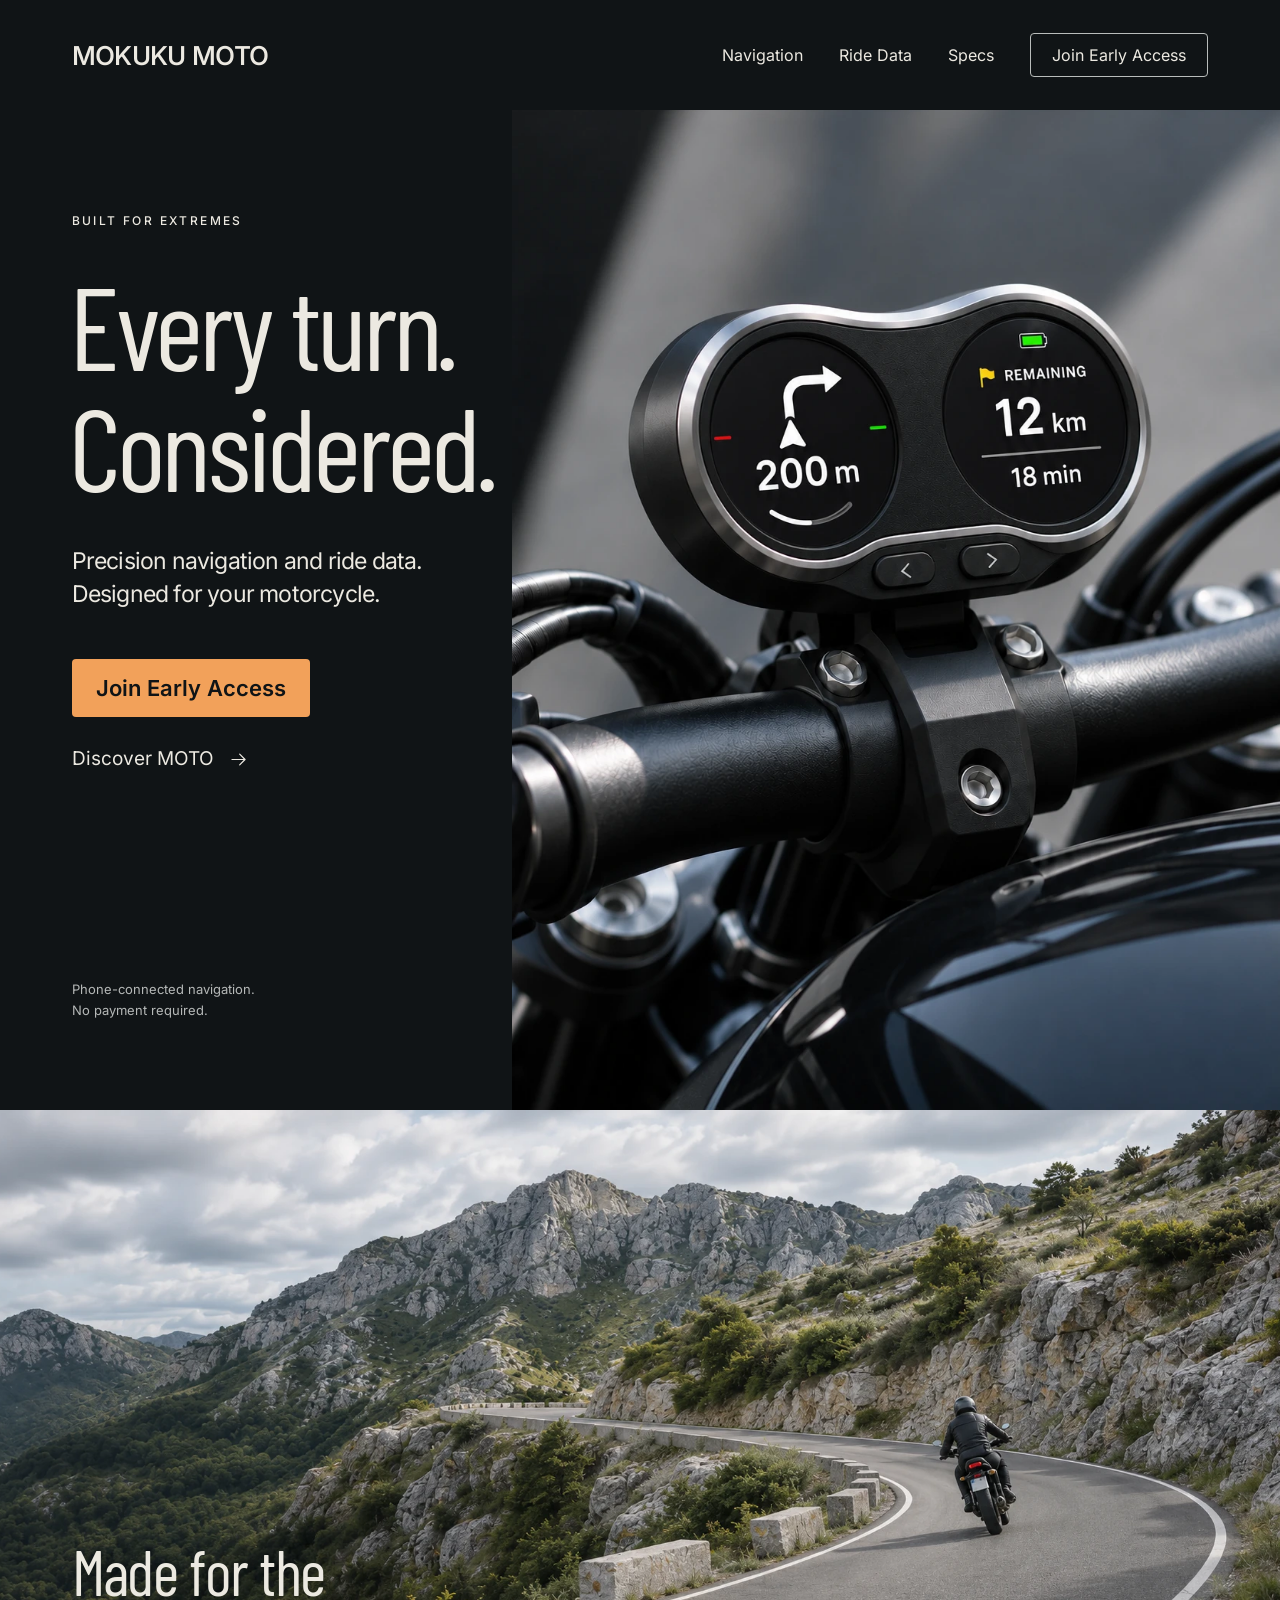
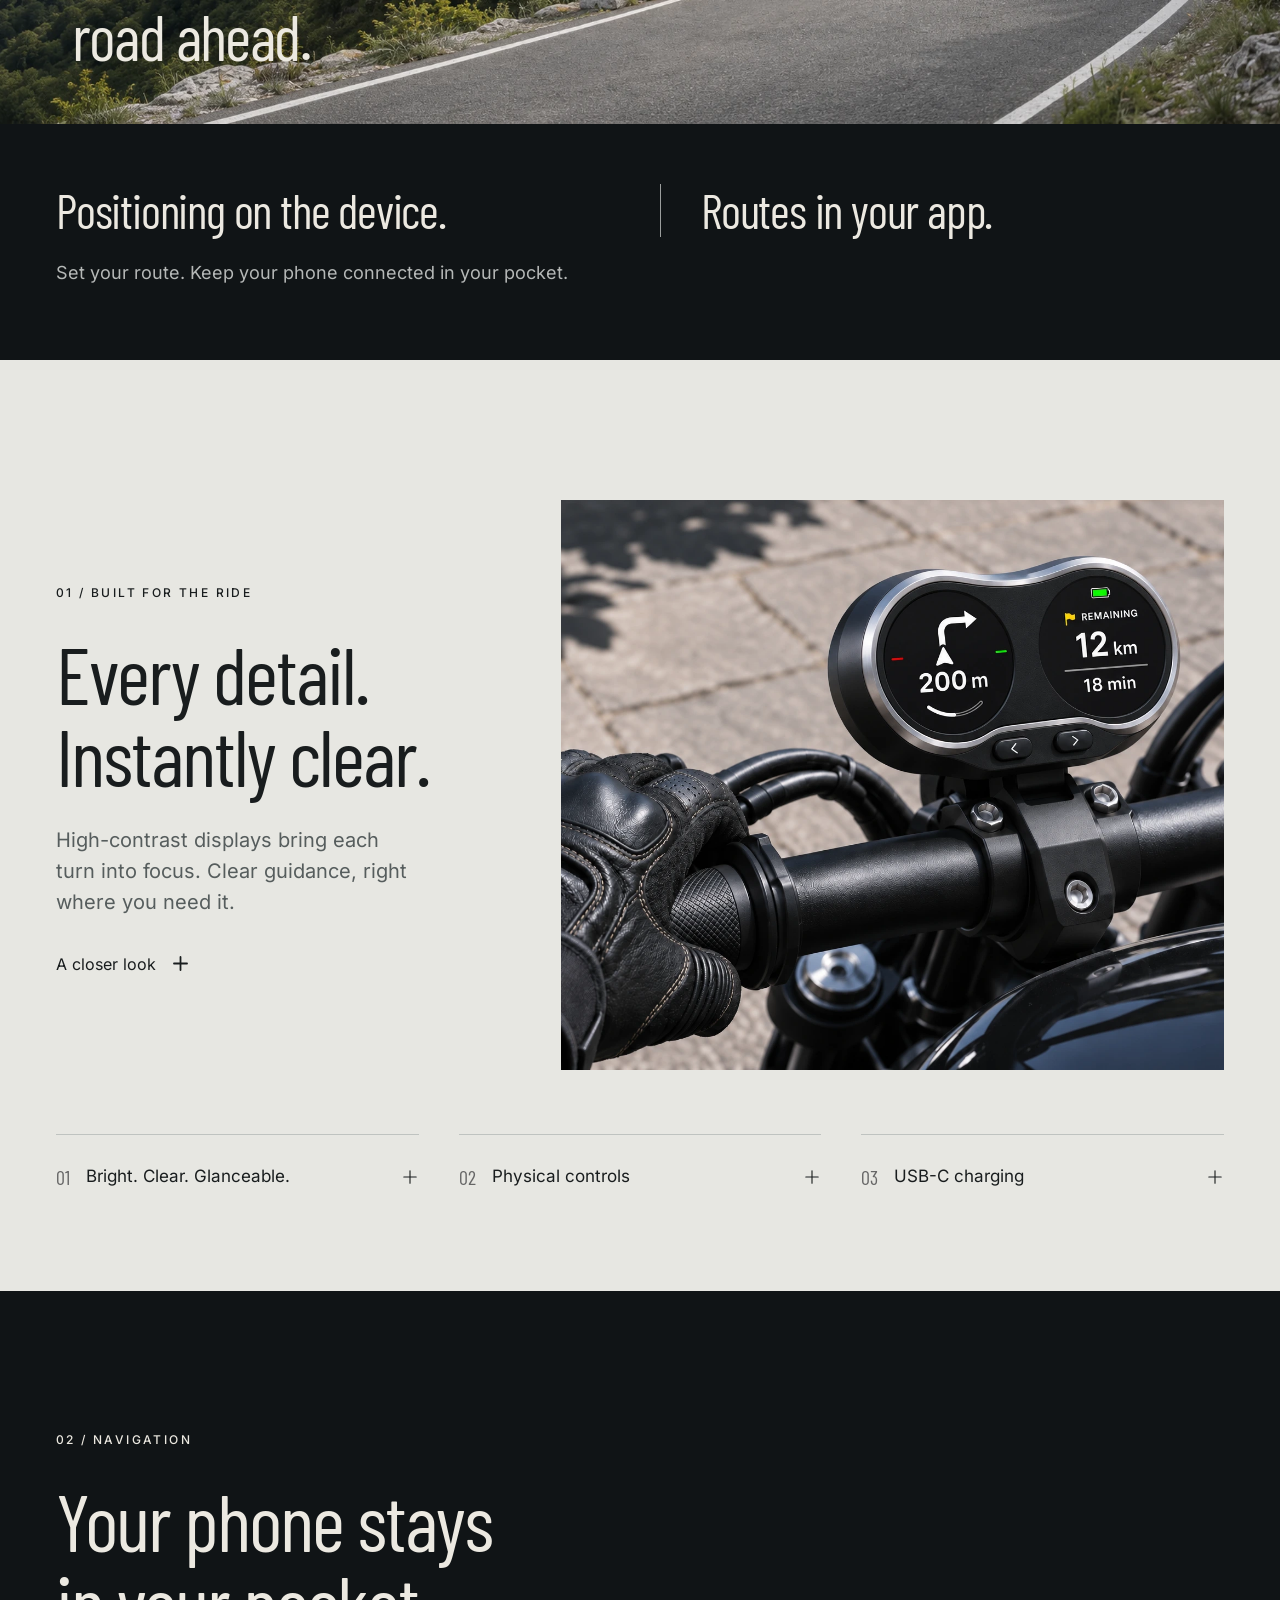
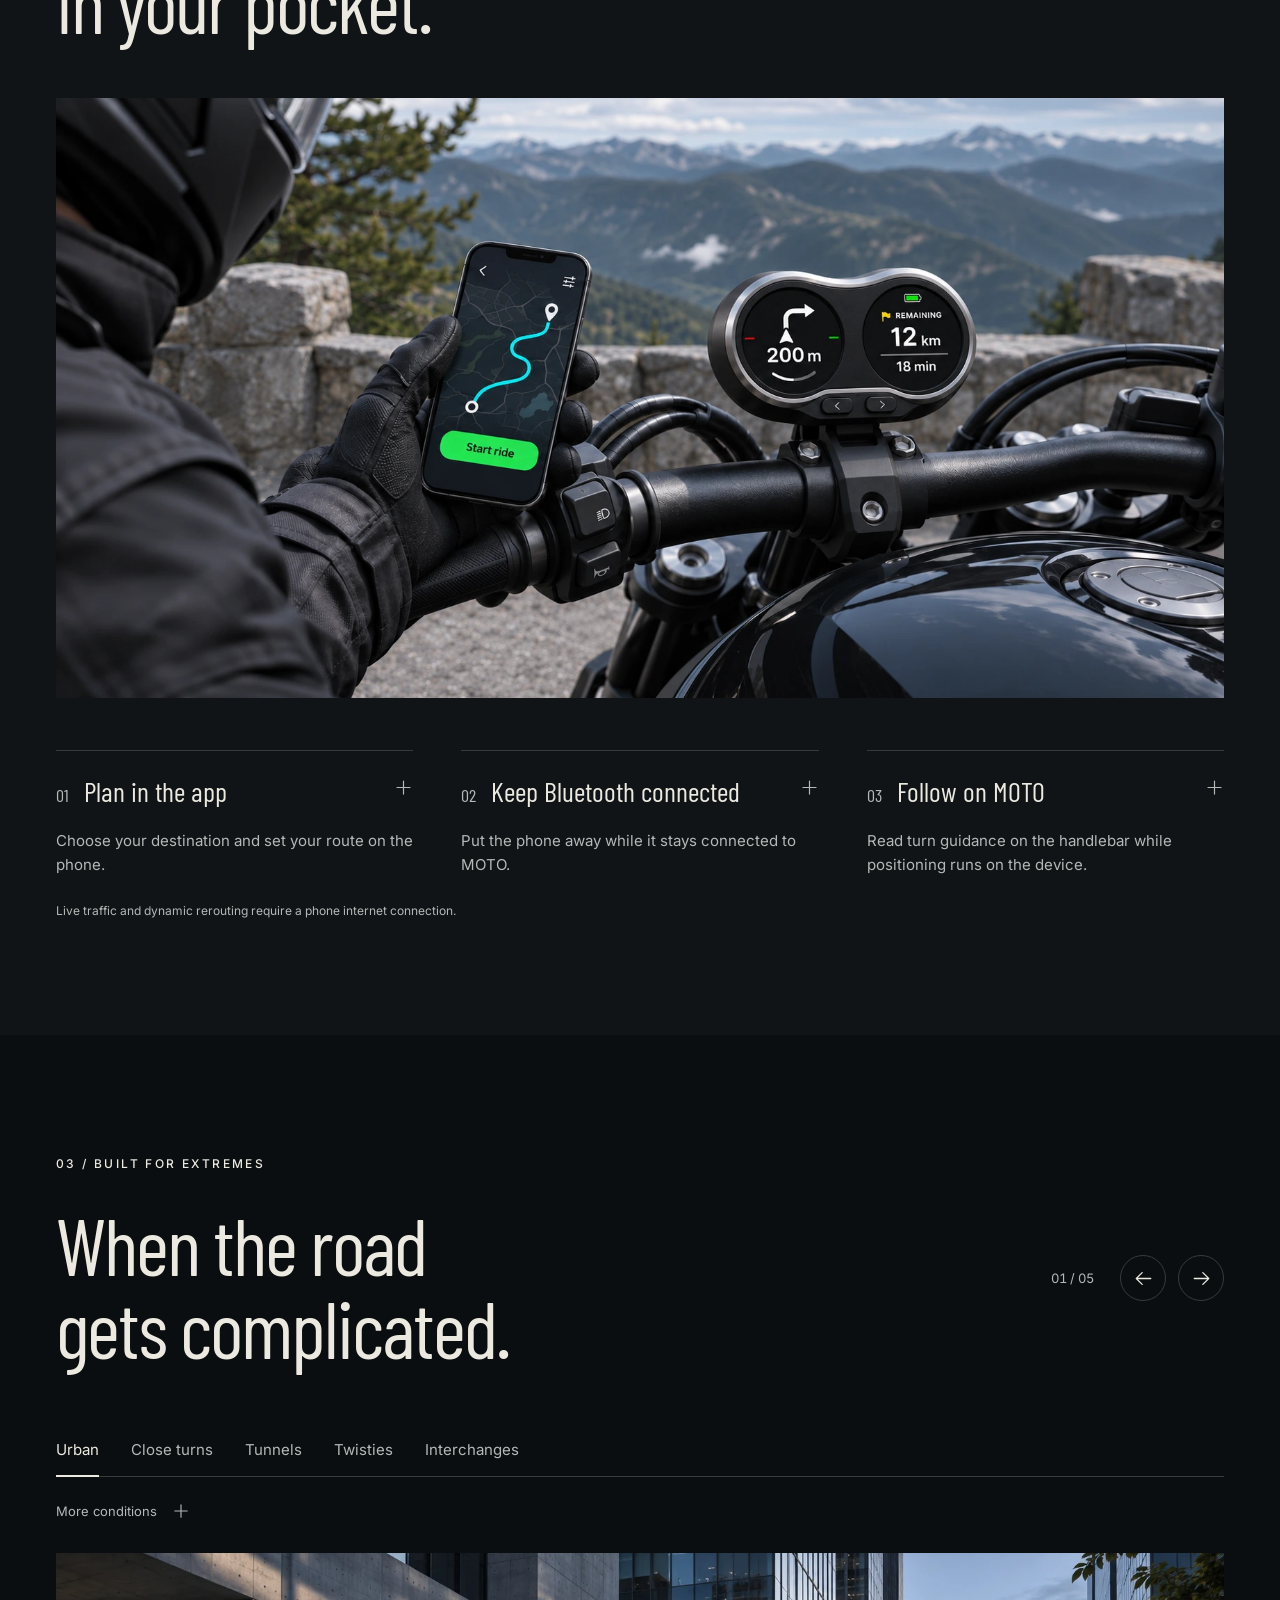
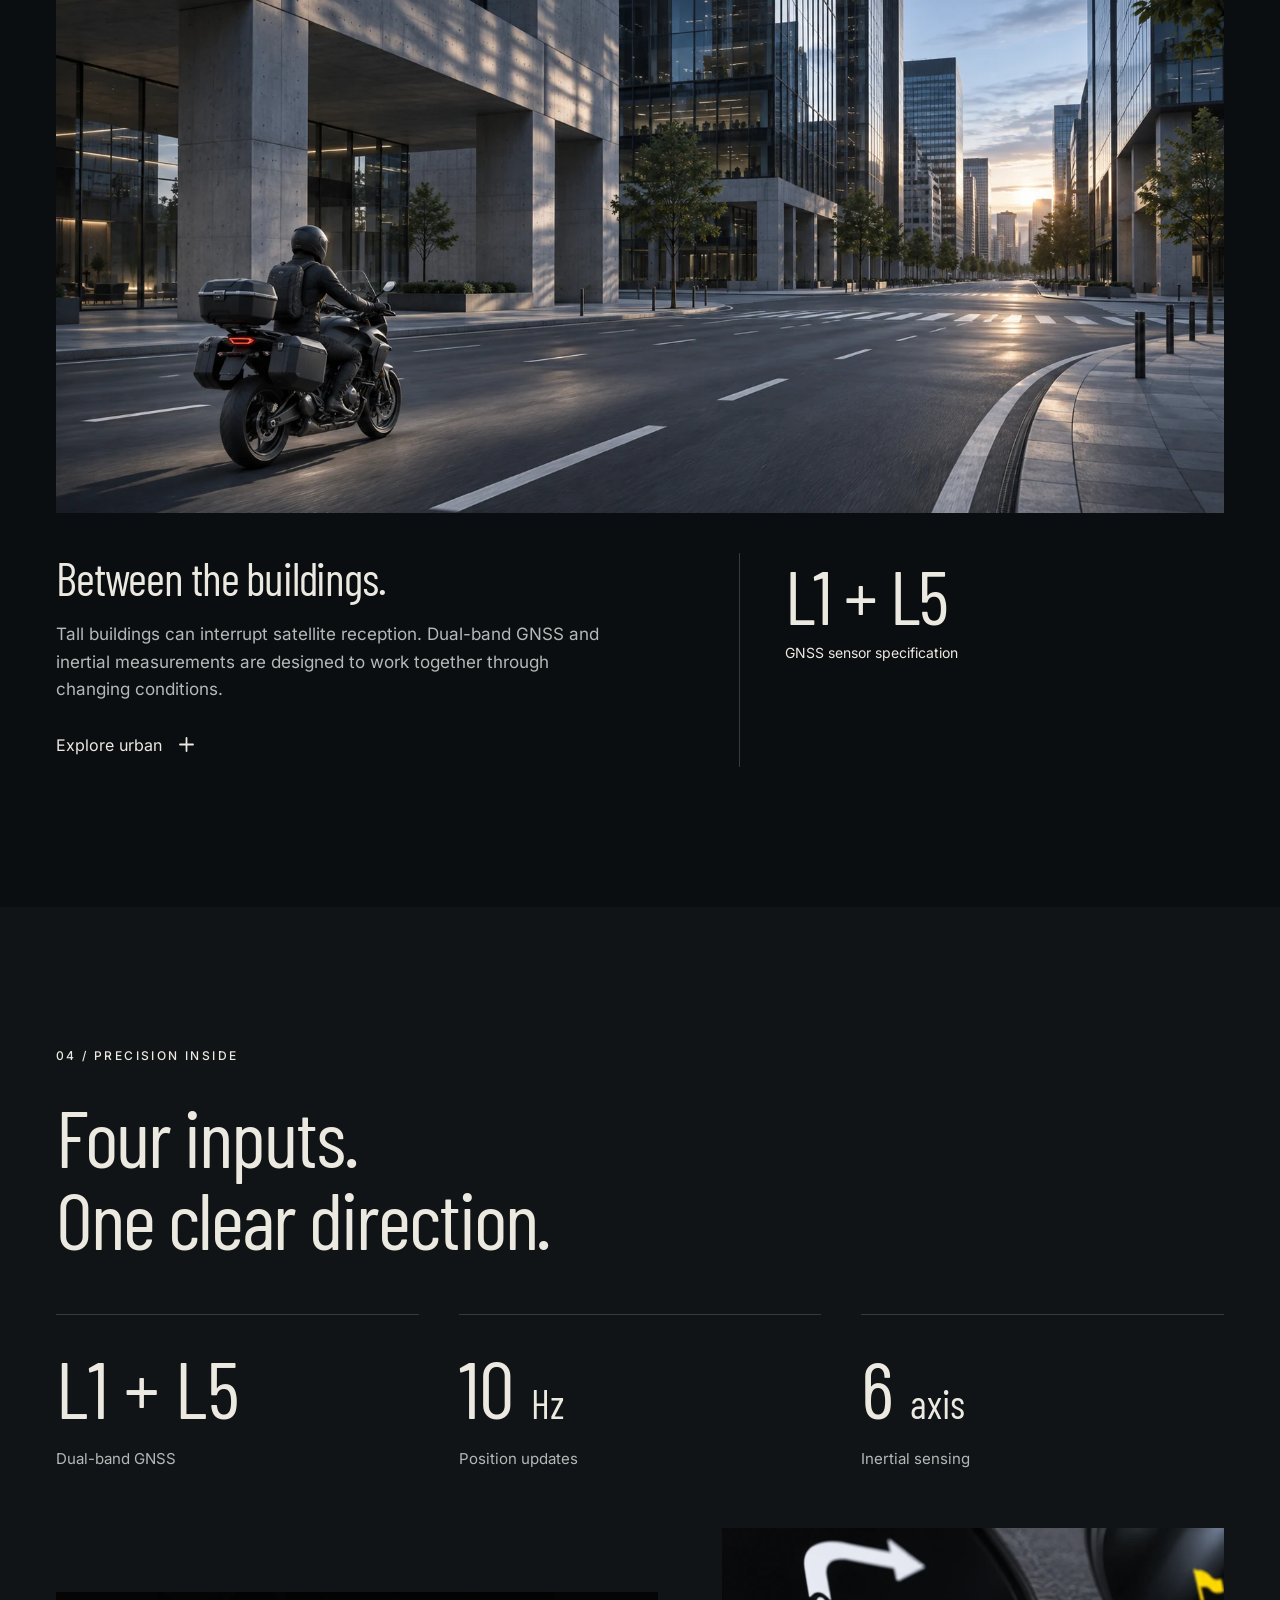
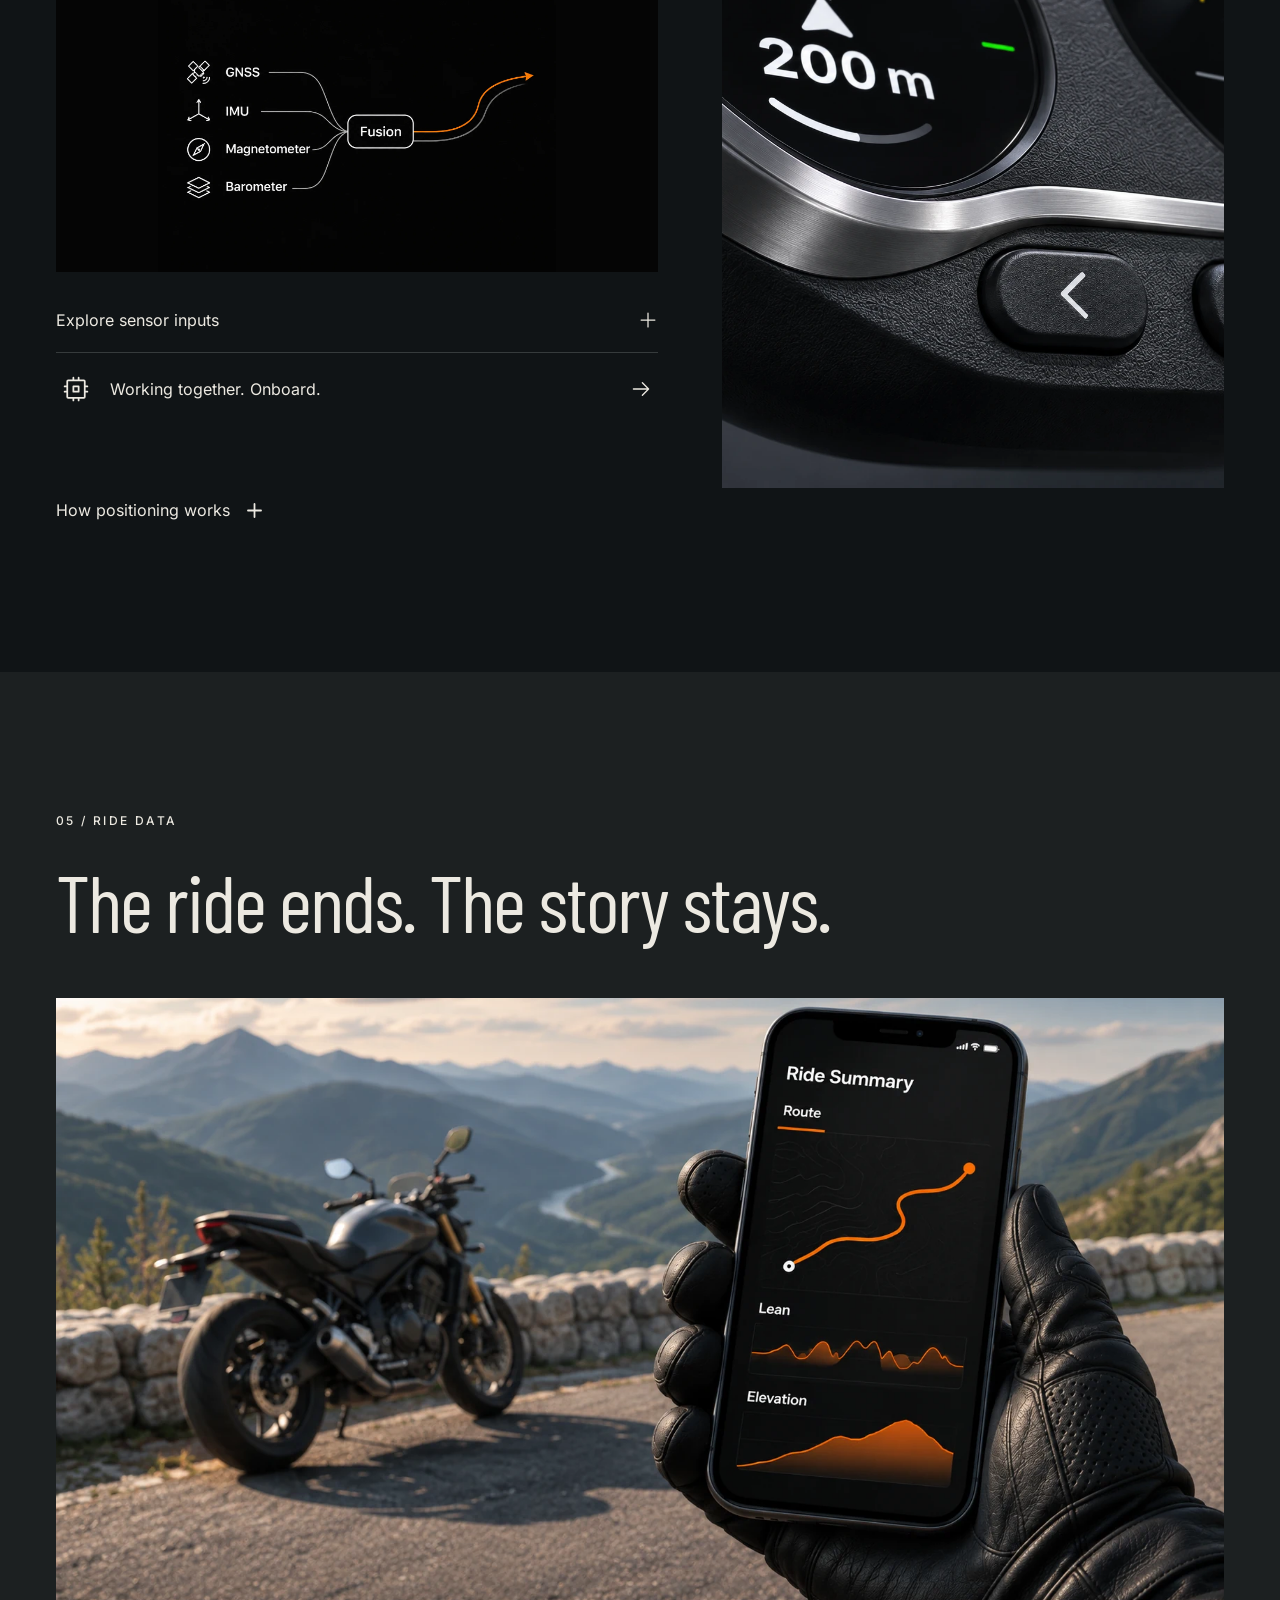
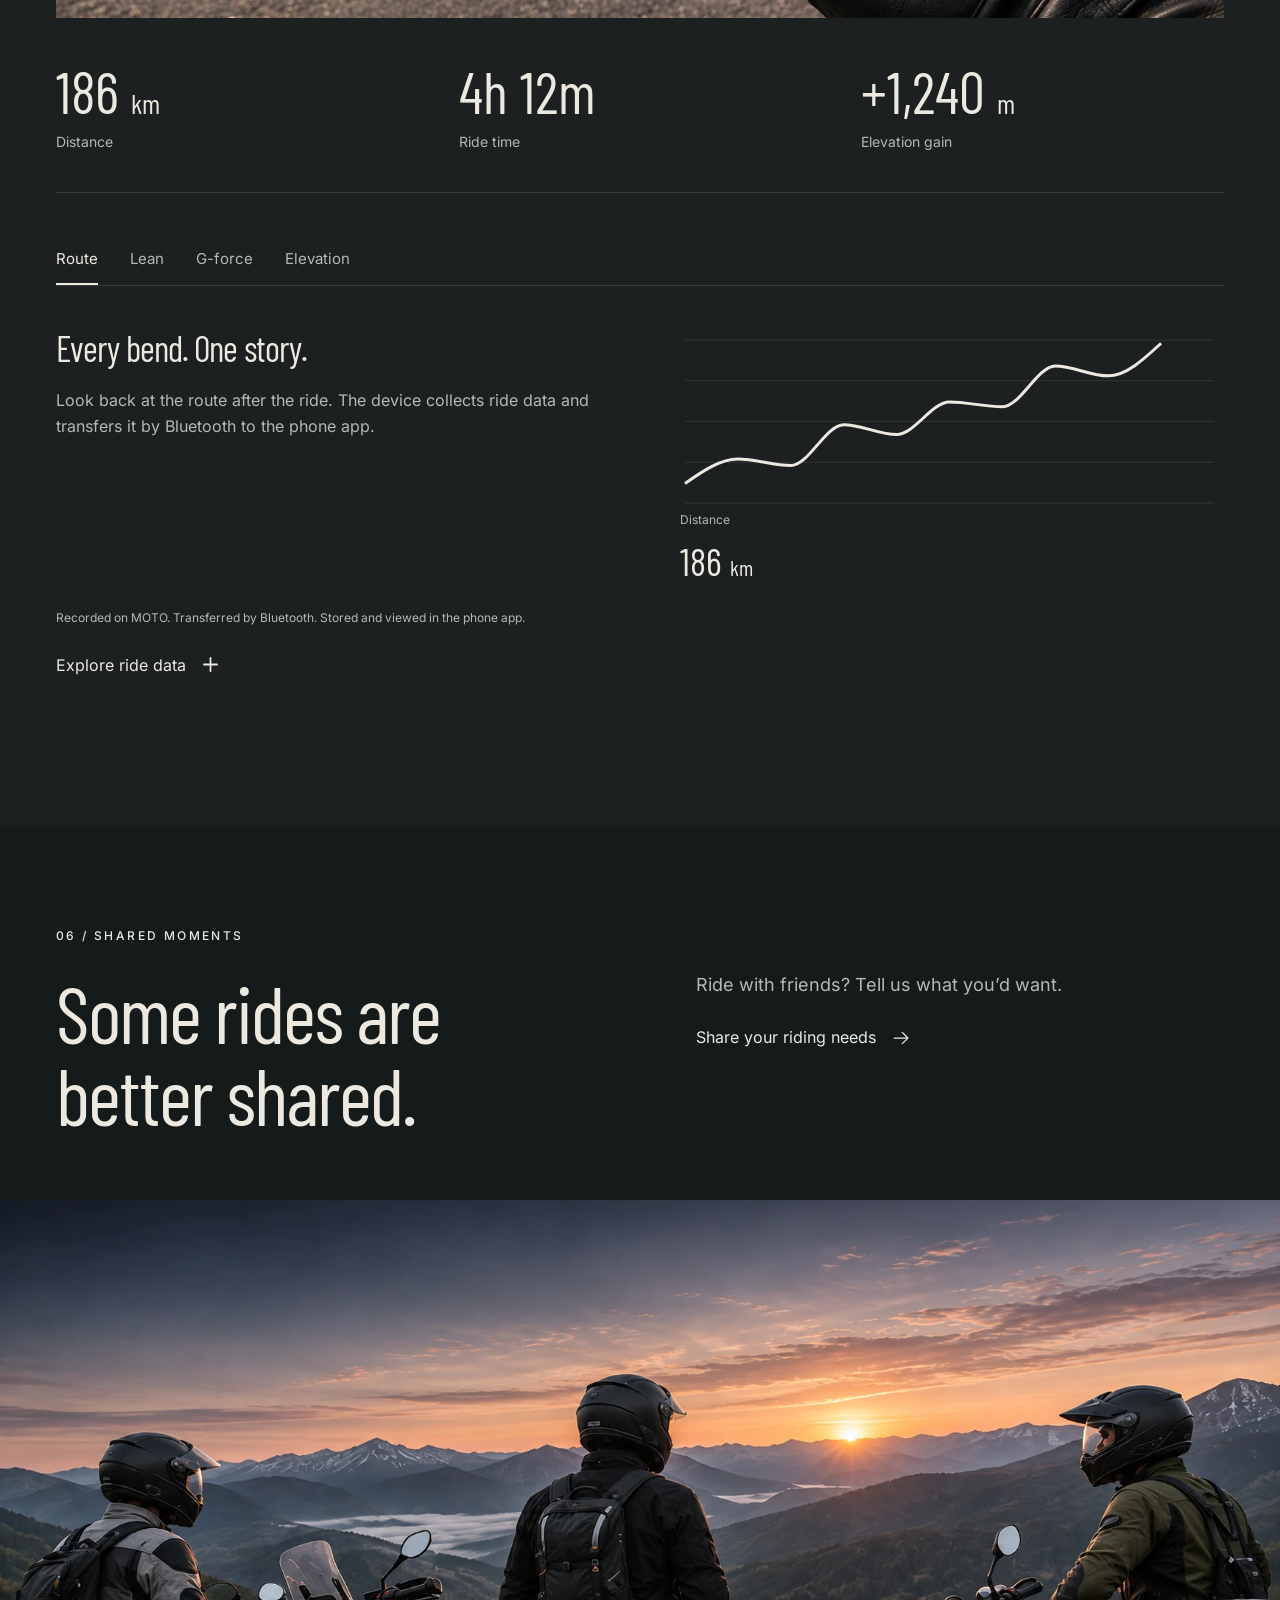
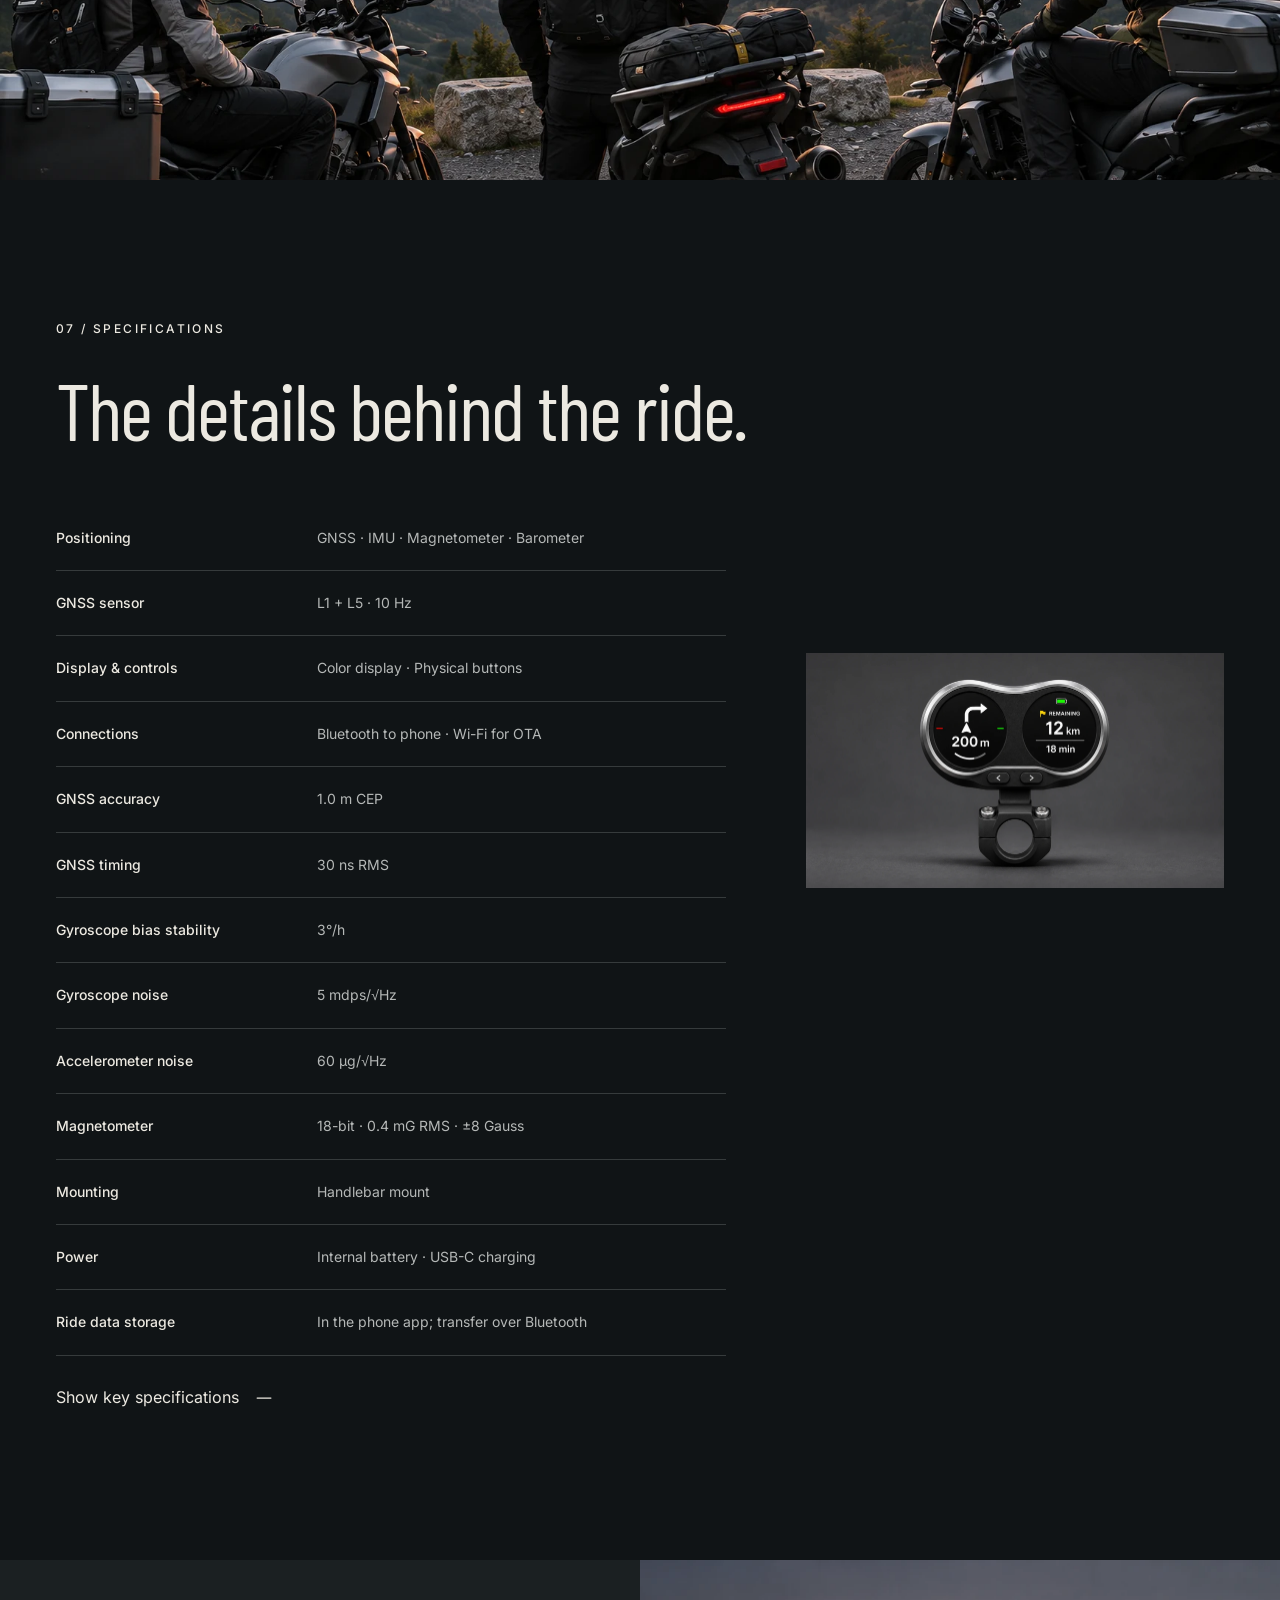
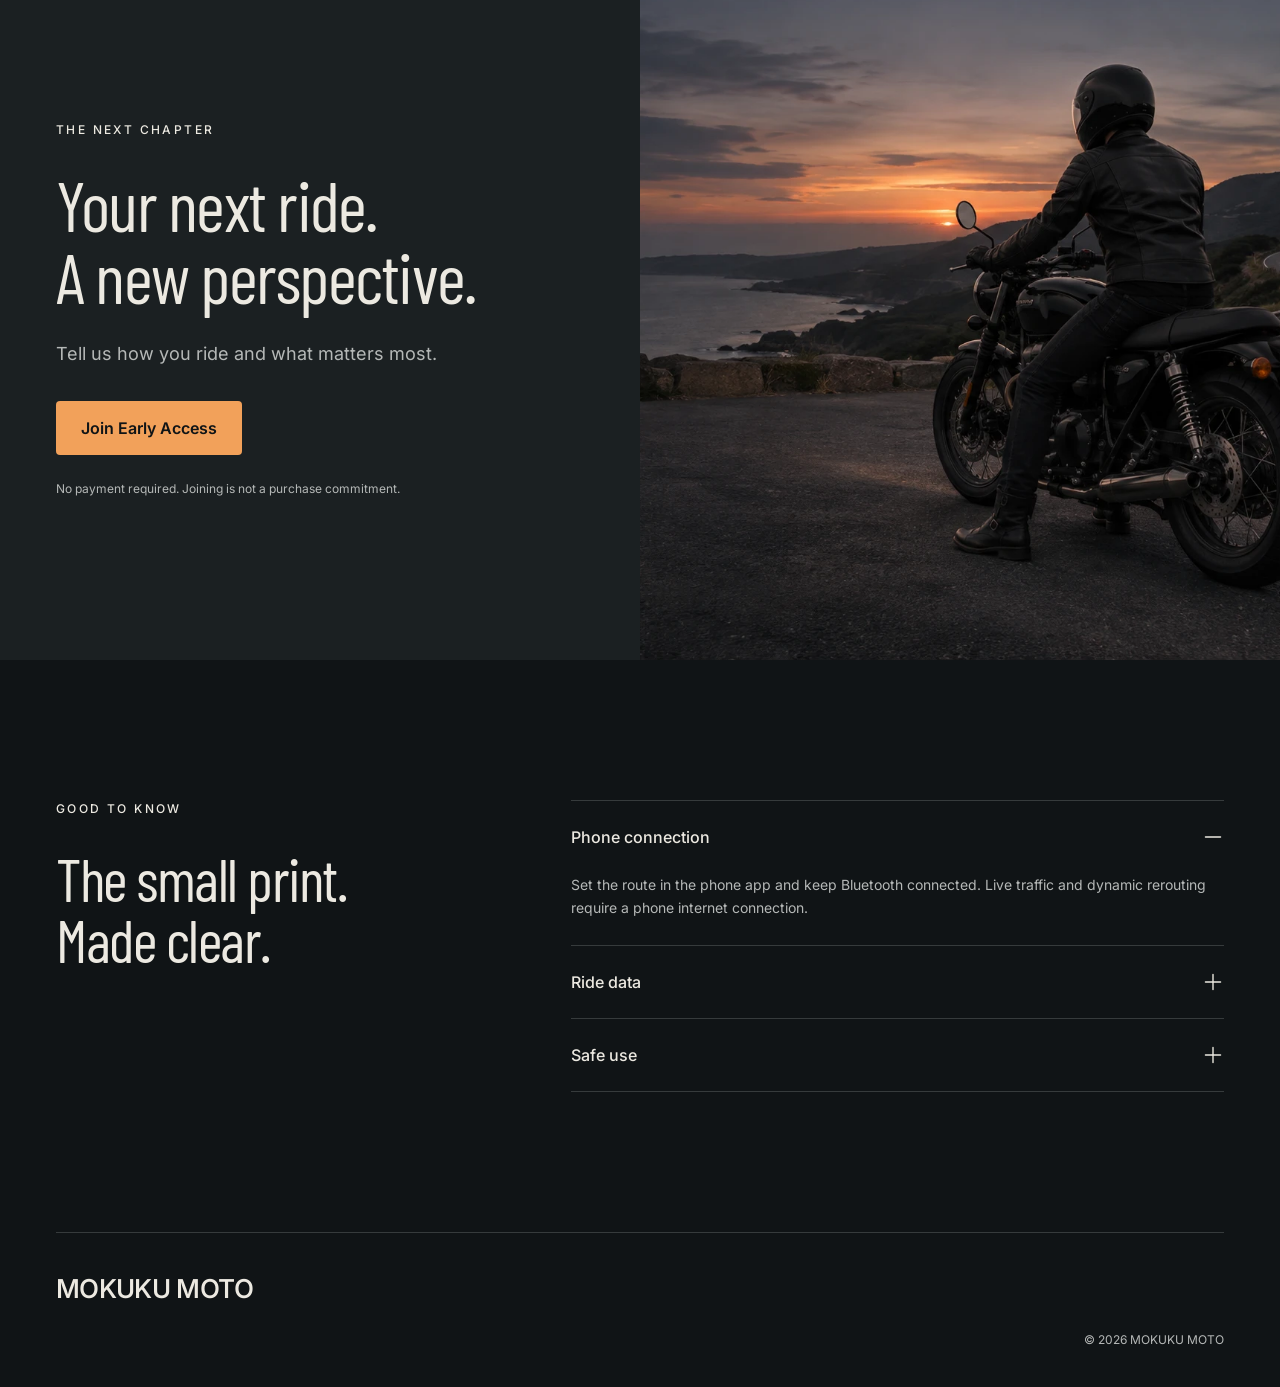
==== atelier/index.html @ 11d1669b "MOKUKU MOTO website preview: three design directions Entry page plus static builds of three site dir" ====
<!doctype html>
<html lang="en">
  <head>
    <meta charset="UTF-8" />
<meta name="robots" content="noindex, nofollow">
    <meta name="viewport" content="width=device-width, initial-scale=1.0" />
    <title>MOKUKU MOTO — Every turn. Considered.</title>
    <meta name="description" content="Precision navigation and ride data. Designed for your motorcycle. Explore MOKUKU MOTO." />
    <meta name="moto-preview-id" content="precision-atelier-v1" />
    <meta name="theme-color" content="#101416" />
    <link rel="icon" href="data:," />
    <script type="module" crossorigin src="./assets/index-C8KvpWDm.js"></script>
    <link rel="stylesheet" crossorigin href="./assets/index-DReY7H_p.css">
  </head>
  <body>
    <div id="root"></div>
  </body>
</html>
---- atelier/assets/index-DReY7H_p.css ----
@font-face{font-family:Inter Variable;font-style:normal;font-display:swap;font-weight:100 900;src:url(./inter-cyrillic-ext-wght-normal-BOeWTOD4.woff2) format("woff2-variations");unicode-range:U+0460-052F,U+1C80-1C8A,U+20B4,U+2DE0-2DFF,U+A640-A69F,U+FE2E-FE2F}@font-face{font-family:Inter Variable;font-style:normal;font-display:swap;font-weight:100 900;src:url(./inter-cyrillic-wght-normal-DqGufNeO.woff2) format("woff2-variations");unicode-range:U+0301,U+0400-045F,U+0490-0491,U+04B0-04B1,U+2116}@font-face{font-family:Inter Variable;font-style:normal;font-display:swap;font-weight:100 900;src:url(./inter-greek-ext-wght-normal-DlzME5K_.woff2) format("woff2-variations");unicode-range:U+1F00-1FFF}@font-face{font-family:Inter Variable;font-style:normal;font-display:swap;font-weight:100 900;src:url(./inter-greek-wght-normal-CkhJZR-_.woff2) format("woff2-variations");unicode-range:U+0370-0377,U+037A-037F,U+0384-038A,U+038C,U+038E-03A1,U+03A3-03FF}@font-face{font-family:Inter Variable;font-style:normal;font-display:swap;font-weight:100 900;src:url(./inter-vietnamese-wght-normal-CBcvBZtf.woff2) format("woff2-variations");unicode-range:U+0102-0103,U+0110-0111,U+0128-0129,U+0168-0169,U+01A0-01A1,U+01AF-01B0,U+0300-0301,U+0303-0304,U+0308-0309,U+0323,U+0329,U+1EA0-1EF9,U+20AB}@font-face{font-family:Inter Variable;font-style:normal;font-display:swap;font-weight:100 900;src:url(./inter-latin-ext-wght-normal-DO1Apj_S.woff2) format("woff2-variations");unicode-range:U+0100-02BA,U+02BD-02C5,U+02C7-02CC,U+02CE-02D7,U+02DD-02FF,U+0304,U+0308,U+0329,U+1D00-1DBF,U+1E00-1E9F,U+1EF2-1EFF,U+2020,U+20A0-20AB,U+20AD-20C0,U+2113,U+2C60-2C7F,U+A720-A7FF}@font-face{font-family:Inter Variable;font-style:normal;font-display:swap;font-weight:100 900;src:url(./inter-latin-wght-normal-Dx4kXJAl.woff2) format("woff2-variations");unicode-range:U+0000-00FF,U+0131,U+0152-0153,U+02BB-02BC,U+02C6,U+02DA,U+02DC,U+0304,U+0308,U+0329,U+2000-206F,U+20AC,U+2122,U+2191,U+2193,U+2212,U+2215,U+FEFF,U+FFFD}@font-face{font-family:Barlow Condensed;font-style:normal;font-display:swap;font-weight:500;src:url(./barlow-condensed-vietnamese-500-normal-DjeaNLFD.woff2) format("woff2"),url(./barlow-condensed-vietnamese-500-normal-CsrJDWc5.woff) format("woff");unicode-range:U+0102-0103,U+0110-0111,U+0128-0129,U+0168-0169,U+01A0-01A1,U+01AF-01B0,U+0300-0301,U+0303-0304,U+0308-0309,U+0323,U+0329,U+1EA0-1EF9,U+20AB}@font-face{font-family:Barlow Condensed;font-style:normal;font-display:swap;font-weight:500;src:url(./barlow-condensed-latin-ext-500-normal-yA5ONLQ9.woff2) format("woff2"),url(./barlow-condensed-latin-ext-500-normal-B1RE8WP7.woff) format("woff");unicode-range:U+0100-02BA,U+02BD-02C5,U+02C7-02CC,U+02CE-02D7,U+02DD-02FF,U+0304,U+0308,U+0329,U+1D00-1DBF,U+1E00-1E9F,U+1EF2-1EFF,U+2020,U+20A0-20AB,U+20AD-20C0,U+2113,U+2C60-2C7F,U+A720-A7FF}@font-face{font-family:Barlow Condensed;font-style:normal;font-display:swap;font-weight:500;src:url(./barlow-condensed-latin-500-normal-BgYH2mbd.woff2) format("woff2"),url(./barlow-condensed-latin-500-normal-HIEiP5Ov.woff) format("woff");unicode-range:U+0000-00FF,U+0131,U+0152-0153,U+02BB-02BC,U+02C6,U+02DA,U+02DC,U+0304,U+0308,U+0329,U+2000-206F,U+20AC,U+2122,U+2191,U+2193,U+2212,U+2215,U+FEFF,U+FFFD}@font-face{font-family:Barlow Condensed;font-style:normal;font-display:swap;font-weight:400;src:url(./barlow-condensed-vietnamese-400-normal-Dq9fsqrz.woff2) format("woff2"),url(./barlow-condensed-vietnamese-400-normal-BHpO_q_4.woff) format("woff");unicode-range:U+0102-0103,U+0110-0111,U+0128-0129,U+0168-0169,U+01A0-01A1,U+01AF-01B0,U+0300-0301,U+0303-0304,U+0308-0309,U+0323,U+0329,U+1EA0-1EF9,U+20AB}@font-face{font-family:Barlow Condensed;font-style:normal;font-display:swap;font-weight:400;src:url(./barlow-condensed-latin-ext-400-normal-DPMBkgfB.woff2) format("woff2"),url(./barlow-condensed-latin-ext-400-normal-DN7qpd_C.woff) format("woff");unicode-range:U+0100-02BA,U+02BD-02C5,U+02C7-02CC,U+02CE-02D7,U+02DD-02FF,U+0304,U+0308,U+0329,U+1D00-1DBF,U+1E00-1E9F,U+1EF2-1EFF,U+2020,U+20A0-20AB,U+20AD-20C0,U+2113,U+2C60-2C7F,U+A720-A7FF}@font-face{font-family:Barlow Condensed;font-style:normal;font-display:swap;font-weight:400;src:url(./barlow-condensed-latin-400-normal-Dc2u_eUW.woff2) format("woff2"),url(./barlow-condensed-latin-400-normal-BXL2z6Kg.woff) format("woff");unicode-range:U+0000-00FF,U+0131,U+0152-0153,U+02BB-02BC,U+02C6,U+02DA,U+02DC,U+0304,U+0308,U+0329,U+2000-206F,U+20AC,U+2122,U+2191,U+2193,U+2212,U+2215,U+FEFF,U+FFFD}.modal{background:#111;color:var(--fg);border:1px solid #44444a;padding:0;max-height:calc(100dvh - 48px);overflow:auto;overscroll-behavior:contain;border-radius:20px;width:580px;max-width:calc(100% - 40px)}.modal::backdrop{background:#000b;-webkit-backdrop-filter:blur(7px);backdrop-filter:blur(7px)}.modal-close{position:absolute;right:18px;top:17px;z-index:3;background:#111d}.drawer{width:640px;height:100dvh;max-height:100dvh;max-width:100%;margin:0 0 0 auto;border-radius:0;border-block:0;border-right:0}.detail-content{padding:64px 40px 40px}.detail-content h2{font-size:48px;margin-bottom:28px}.detail-content>img{height:310px;margin-bottom:28px}.detail-content p{font-size:17px;margin:14px 0}.detail-content .detail-benefit{font-size:23px;line-height:1.4;color:var(--fg)}.detail-content p.fine{font-size:14px}.detail-content .detail-metric{font-size:28px}.detail-content>.primary{margin-top:20px}.detail-content>.text-button{display:flex;width:100%;margin-top:15px}.survey{padding:42px 36px 28px}.survey .eyebrow{margin-bottom:28px}.step-counter{display:flex;justify-content:space-between;gap:15px;font-size:13px;color:var(--muted)}progress{-webkit-appearance:none;-moz-appearance:none;appearance:none;border:0;display:block;width:100%;height:5px;margin:12px 0 30px;border-radius:999px;overflow:hidden;background:#38383c}progress::-webkit-progress-bar{background:#38383c}progress::-webkit-progress-value{background:var(--orange)}progress::-moz-progress-bar{background:var(--orange)}.survey h2{font-size:34px;line-height:1.12;letter-spacing:-.04em;outline:0;margin-bottom:18px;text-wrap:initial}.survey .question-description{font-size:15px;color:var(--muted);margin-bottom:18px}.survey fieldset{border:0;padding:0;margin:24px 0 0;display:flex;flex-direction:column;gap:10px}.choice{display:flex;align-items:center;gap:14px;min-height:59px;border:1px solid #46464a;border-radius:10px;padding:15px;font-size:16px;line-height:1.4;cursor:pointer}.choice:hover{border-color:#888}.choice.selected{border-color:#c8c8ce;background:#242424}.choice input{width:20px;height:20px;accent-color:var(--orange);flex-shrink:0;margin:0}.choice>span{flex:1;min-width:0}.choice small{font-size:13px;color:var(--muted);display:block;margin-top:4px}.choice>svg{color:var(--orange)}.suggestion{margin-top:18px}.form-error{display:flex;gap:10px;color:#ff9c87;font-size:14px;line-height:1.5;margin-top:20px}.form-error:empty{margin-top:0}.form-error svg{margin-top:2px}.continue{width:100%;margin-top:24px}.survey-navigation{display:flex;justify-content:space-between;margin-top:12px}.survey-navigation .text-button{font-size:14px}.contact-fields{display:flex;flex-direction:column;gap:22px;margin-top:28px}.contact-fields label{font-size:15px;display:flex;flex-direction:column;gap:10px}.contact-fields label>.muted{display:inline}.contact-fields input{height:52px;background:#080808;border:1px solid #66666d;border-radius:9px;padding:0 14px;color:var(--fg);width:100%;font-size:16px}.contact-fields input[aria-invalid=true]{border-color:#ff9c87}.contact-fields .text-button{align-self:flex-start;font-size:14px}.notice{padding:12px;background:#222;color:var(--muted);font-size:14px;border-radius:8px;margin-bottom:20px}.survey-success{padding:74px 40px 44px}.survey-success>svg{color:var(--orange);margin-bottom:28px}.survey-success h2{font-size:38px;outline:0;margin-bottom:24px}.survey-success p:not(.eyebrow){font-size:17px;color:var(--muted);margin-bottom:24px}.survey-success .primary{margin-top:12px}:root{font-family:Inter Variable,sans-serif;color:#ece9e1;background:#101416;font-synthesis:none;--bg: #101416;--panel: #191d1e;--fg: #ece9e1;--muted: #b5b8b7;--orange: #f2a15a;--line: #363b3c;--ease: cubic-bezier(.165, .84, .44, 1);color-scheme:dark}*{box-sizing:border-box}html{scroll-behavior:smooth;scroll-padding-top:90px}body{margin:0;min-width:320px}button,input{font:inherit}button,a,input,summary{touch-action:manipulation;-webkit-tap-highlight-color:transparent}button{color:inherit;cursor:pointer;border:0;background:none}a{color:inherit;text-decoration:none}button:disabled{opacity:.45;cursor:not-allowed}button:focus-visible,a:focus-visible,input:focus-visible,summary:focus-visible{outline:2px solid var(--orange);outline-offset:5px}h1,h2,h3,p,figure{margin:0}h1,h2,h3{font-family:Barlow Condensed,sans-serif;font-weight:500;letter-spacing:-.025em}h1{font-size:clamp(78px,9.6vw,138px);line-height:1.02}h2{font-size:clamp(56px,6.3vw,88px);line-height:1.02}h3{font-size:38px;line-height:1.1}p{line-height:1.6}img{display:block;width:100%;max-width:100%;object-fit:cover}figure{position:relative}svg{flex-shrink:0}.container{width:calc(100% - 112px);max-width:1328px;margin-inline:auto}.section{padding-block:140px}.eyebrow,.hero-category{font-size:12px;letter-spacing:.2em;text-transform:uppercase;font-weight:500;line-height:1.5;margin-bottom:30px}.fine{font-size:12px;line-height:1.6;color:var(--muted)}.muted{color:var(--muted)}.primary{display:inline-flex;align-items:center;justify-content:center;gap:14px;padding:17px 25px;min-height:52px;border-radius:4px;background:var(--orange);color:#101416;font-weight:600;font-size:16px;transition:background .2s var(--ease),transform .2s var(--ease)}.primary:hover{background:#ffb575;transform:translateY(-1px)}.text-button{display:inline-flex;gap:15px;align-items:center;min-height:44px;padding:8px 0;font-size:16px;line-height:1.4;text-align:left}.text-button:hover{text-decoration:underline;text-underline-offset:6px}.icon-button{display:inline-flex;justify-content:center;align-items:center;width:46px;height:46px;min-width:46px;border:1px solid var(--line);border-radius:50%;transition:background .2s}.icon-button:hover{background:#ffffff12}.section-heading{margin-bottom:55px}.section-description{font-size:20px;line-height:1.55;color:var(--muted);max-width:540px;margin-top:28px}.disclosure{margin-top:24px}.mobile-break{display:none}.sr-only{position:absolute;width:1px;height:1px;padding:0;margin:-1px;overflow:hidden;clip:rect(0,0,0,0);white-space:nowrap;border:0}.skip-link{position:fixed;left:20px;top:-80px;background:var(--orange);color:#101416;padding:16px;z-index:100}.skip-link:focus{top:10px}.site-header{height:clamp(76px,9vw,110px);padding-inline:5.6%;display:flex;align-items:center;justify-content:space-between;background:var(--bg);position:sticky;top:0;z-index:10}.wordmark{font-size:24px;font-weight:600;letter-spacing:-.04em;white-space:nowrap}.site-nav{display:flex;align-items:center;gap:36px;font-size:14px}.site-nav>a{padding-block:12px}.site-nav>a:hover{color:var(--orange)}.nav-cta{border:1px solid #b9bdbb;border-radius:4px;min-height:44px;padding:10px 21px;font-size:14px}.nav-cta:hover{background:var(--fg);color:var(--bg)}.menu-toggle{display:none}.hero{display:grid;grid-template-columns:40% 60%;min-height:680px;height:clamp(680px,80vw,1000px)}.hero-copy{padding:8vw 22px 7vw 14%;display:flex;flex-direction:column;align-items:flex-start;min-width:0}.hero-category{margin-bottom:34px;white-space:nowrap}.hero h1{margin-left:-3px;white-space:nowrap}.hero-description{font-size:clamp(17px,2.05vw,23px);line-height:1.45;margin-top:40px;letter-spacing:-.035em}.hero-actions{display:flex;flex-direction:column;gap:20px;margin-top:48px;align-items:flex-start}.hero-actions .primary{font-size:18px;padding:17px 25px}.hero-footnote{margin-top:auto;padding-top:40px}.hero-image{height:100%;overflow:hidden}.hero-image img{height:100%;object-position:50% 48%}.road-intro{position:relative}.road-intro figure{height:clamp(380px,48vw,640px)}.road-intro img{height:100%;object-position:center 53%}.road-intro h2{position:absolute;left:5.6%;bottom:56px;font-size:clamp(48px,5vw,74px);line-height:1.02;text-shadow:0 2px 25px #0009}.connection-strip{padding-block:60px 72px}.connection-strip>div{display:grid;grid-template-columns:1fr 1fr;gap:40px}.connection-strip h3+h3{border-left:1px solid #9b9e9d;padding-left:40px}.connection-strip p{margin-top:22px;font-size:18px;color:var(--muted)}.hardware{background:#e7e7e2;color:#191d1e;--muted: #565d5d;--line: #bfc3c0;color-scheme:light;padding-bottom:72px}.hardware-layout{display:grid;grid-template-columns:.85fr 1.3fr;gap:72px;align-items:center}.hardware-layout .section-heading{margin-bottom:0}.hardware-layout .section-description{max-width:360px}.hardware-layout .text-button{margin-top:24px}.hardware-layout figure{height:570px}.hardware-layout img{height:100%}.hardware-benefits{display:grid;grid-template-columns:repeat(3,1fr);margin-top:64px;gap:40px}.hardware-benefits button{display:flex;gap:16px;align-items:center;text-align:left;border-top:1px solid var(--line);padding:28px 0;font-size:17px;line-height:1.4}.hardware-benefits button>svg{margin-left:auto}.item-index{font-family:Barlow Condensed,sans-serif;font-size:20px;color:#666}.navigation{padding-bottom:115px}.navigation .section-heading{max-width:650px}.navigation-picture{height:600px}.navigation-picture img{height:100%;object-position:center}.steps{display:grid;grid-template-columns:repeat(3,1fr);gap:48px;margin-top:52px}.step{text-align:left;padding:24px 0 0;border-top:1px solid var(--line);display:flex;flex-direction:column;gap:20px;position:relative;line-height:1.6;color:var(--muted);font-size:15px}.step-title{display:block;font-family:Barlow Condensed,sans-serif;font-size:28px;color:var(--fg);line-height:1.2;padding-right:20px}.step-title .muted{margin-right:9px;font-size:18px}.step>svg{position:absolute;right:0;top:27px}.step:hover .step-title{color:var(--orange)}.extremes{background:#0a0e10;padding-top:120px}.extremes .container{position:relative}.extremes .section-heading{max-width:720px}.scene-controls{display:flex;align-items:center;gap:26px;position:absolute;right:0;top:100px}.scene-controls>span{font-size:13px;color:var(--muted);font-variant-numeric:tabular-nums}.scene-controls>div{display:flex;gap:12px}.scenario-tabs{display:flex;gap:32px;border-bottom:1px solid var(--line);flex-wrap:wrap}.scenario-tabs button{color:var(--muted);font-size:15px;padding:17px 0;position:relative;min-height:48px}.scenario-tabs button[aria-selected=true]{color:var(--fg)}.scenario-tabs button[aria-selected=true]:after{content:"";position:absolute;left:0;right:0;bottom:-1px;height:2px;background:var(--fg)}.more-button{font-size:13px;margin:12px 0 20px;color:var(--muted)}.scene-image{height:560px;overflow:hidden}.scene-image img{height:100%;animation:scene-in .4s var(--ease)}.scene-story{display:grid;grid-template-columns:1.2fr 1fr;gap:100px;padding-top:40px}.scene-story h3{font-size:46px;margin-bottom:18px}.scene-story p:not(.fine){font-size:17px;color:var(--muted);max-width:550px}.scene-story .text-button{margin-top:20px}.scene-metric{border-left:1px solid var(--line);padding-left:45px;display:flex;flex-direction:column;align-items:flex-start}.scene-metric strong{font-family:Barlow Condensed,sans-serif;font-weight:400;font-size:76px;line-height:1.1;letter-spacing:-.02em}.scene-metric>span{font-size:14px;margin-top:8px}.scene-metric .fine{margin-top:20px;max-width:390px}.simulation{margin-top:44px;border-top:1px solid var(--line);border-bottom:1px solid var(--line)}.simulation summary,.sensor-explorer summary{cursor:pointer;list-style:none;display:flex;align-items:center;justify-content:space-between;min-height:64px;font-size:16px;gap:20px}.simulation-body{padding:16px 0 32px;max-width:740px}.simulation-controls{display:flex;align-items:center;gap:16px;margin:20px 0}.simulation-controls input{flex:1;min-width:0;accent-color:var(--fg)}.precision-numbers{display:grid;grid-template-columns:repeat(3,1fr);gap:40px;margin:20px 0}.precision-numbers>div{border-top:1px solid var(--line);padding-top:24px}.precision-numbers strong{font-family:Barlow Condensed,sans-serif;font-weight:400;font-size:80px;line-height:1.2;display:block}.precision-numbers small{font-size:40px}.precision-numbers span{display:block;margin-top:14px;color:var(--muted);font-size:15px}.precision-layout{margin-top:60px;display:grid;grid-template-columns:1.2fr 1fr;gap:64px;align-items:center}.fusion-diagram{width:100%;height:280px;object-fit:contain;background:#050505}.precision-layout>figure{height:560px;overflow:hidden}.precision-layout>figure img{height:100%}.sensor-explorer{border-bottom:1px solid var(--line);margin-top:16px}.sensor-explorer button{display:flex;width:100%;gap:20px;padding:20px 0;align-items:center;text-align:left;border-top:1px solid var(--line)}.sensor-explorer button>span{flex:1}.sensor-explorer strong{display:block;font-size:17px;font-weight:500}.sensor-explorer small{display:block;font-size:13px;color:var(--muted);margin-top:6px}.fusion-link{display:flex;gap:20px;align-items:center;min-height:72px;width:100%;text-align:left;font-size:16px}.fusion-link>span{flex:1}.sensor-list button:hover{color:var(--orange)}.ride-data{background:#1c2021}.ride-photo{height:620px}.ride-photo img{height:100%;object-position:center}.ride-stats{display:grid;grid-template-columns:repeat(3,1fr);gap:40px;padding:42px 0;border-bottom:1px solid var(--line)}.ride-stats>div{display:flex;flex-direction:column;gap:10px}.ride-stats strong{font-family:Barlow Condensed,sans-serif;font-size:58px;font-weight:400;line-height:1.1}.ride-stats small{font-size:28px}.ride-stats span{font-size:14px;color:var(--muted)}.ride-tabs{display:flex;gap:32px;margin-top:40px;border-bottom:1px solid var(--line)}.ride-tabs button{min-height:52px;font-size:15px;color:var(--muted);border-bottom:2px solid transparent;padding-inline:0}.ride-tabs button[aria-selected=true]{color:var(--fg);border-color:var(--fg)}.ride-view{display:grid;grid-template-columns:1fr 1fr;gap:80px;padding-top:42px}.ride-view h3{font-size:36px;margin-bottom:20px}.ride-view p{font-size:16px;color:var(--muted)}.ride-view p.fine{font-size:12px;margin-top:24px}.chart-panel{min-width:0}.chart-panel>strong{display:block;font-family:Barlow Condensed,sans-serif;font-weight:400;font-size:38px;margin-top:8px}.chart-panel small{font-size:22px}.ride-chart{height:180px;min-width:0}.ride-data>.container>.text-button{margin-top:16px}.together{position:relative;background:#151a1b;padding:100px 0 0}.together>.container{display:grid;grid-template-columns:1.1fr 1fr;gap:16px 60px;padding-bottom:65px}.together .eyebrow{grid-column:1/-1;margin-bottom:10px}.together h2{grid-row:2/6}.together p:not(.eyebrow){font-size:18px;color:var(--muted)}.together p.fine{font-size:13px}.together .text-button{justify-self:start}.together figure{height:580px;overflow:hidden}.together img{height:100%;object-position:center 58%}.specs-layout{display:grid;grid-template-columns:1.6fr 1fr;gap:80px;align-items:start}.specs dl{margin:0}.specs dl>div{display:grid;grid-template-columns:.8fr 1.4fr;gap:28px;padding:21px 0;border-bottom:1px solid var(--line);font-size:14px;line-height:1.6}.specs dt{font-weight:500}.specs dd{margin:0;color:var(--muted)}.specs-layout figure{height:530px;position:sticky;top:70px;overflow:hidden}.specs-layout img{height:100%;object-fit:contain}.specs .text-button{margin-top:20px}.early-access{display:grid;grid-template-columns:1fr 1fr;background:#1b2022}.early-access>.container{width:auto;margin:0;padding:100px 56px;align-self:center}.early-access h2{font-size:clamp(52px,5.5vw,78px);margin-bottom:28px}.early-access .container>p:not(.eyebrow):not(.fine){font-size:18px;color:var(--muted)}.early-access .primary{margin-top:32px}.early-access figure{height:700px}.early-access img{height:100%;object-position:77% center}.safety .container{display:grid;grid-template-columns:.8fr 1.2fr;gap:80px}.safety h2{font-size:60px}.safety .section-heading{margin:0}.accordion details{border-bottom:1px solid var(--line)}.accordion details:first-child{border-top:1px solid var(--line)}summary::-webkit-details-marker{display:none}.accordion summary{list-style:none;display:flex;justify-content:space-between;align-items:center;gap:24px;font-size:16px;font-weight:500;padding:25px 0;cursor:pointer}.accordion details p{font-size:14px;color:var(--muted);padding-bottom:25px;line-height:1.7}.accordion .minus{display:none}.accordion details[open] .plus{display:none}.accordion details[open] .minus{display:block}.site-footer{border-top:1px solid var(--line);padding-block:40px;display:flex;align-items:center;gap:28px;flex-wrap:wrap}.site-footer>span{font-size:12px;color:var(--muted)}.site-footer>span:first-of-type{margin-left:auto}.copyright{width:100%;text-align:right}.modal{background:var(--bg);border-radius:4px;border-color:var(--line);width:620px}.drawer{width:650px;border-radius:0}.modal-close{background:var(--bg)}.detail-content h2{font-size:56px}.survey h2{font-family:Inter Variable,sans-serif;font-weight:500;font-size:28px;line-height:1.2;letter-spacing:-.04em}.survey .eyebrow{margin-bottom:26px}.choice,.contact-fields input{border-radius:4px}.survey-success h2{font-size:58px}.step-counter{font-size:12px}.notice{border-radius:4px}.survey-success>svg{color:var(--fg)}.choice.selected{background:#262c2d;border-color:#c0c5c2}.choice>svg{color:var(--fg)}.survey progress{height:3px;border-radius:0}.detail-content>img{object-position:center}.modal h2:focus{outline:0}@keyframes scene-in{0%{opacity:.65}to{opacity:1}}@media(min-width:1600px){.hero h1{font-size:148px}.hero-description{font-size:24px}}@media(max-width:1100px){.container{width:calc(100% - 80px)}.site-nav{gap:25px}.hero-copy{padding-top:8vw;padding-left:14%;padding-bottom:8vw;padding-right:12px}.hero h1{font-size:9.5vw}.hero-description{font-size:20px;margin-top:38px}.hero-actions{margin-top:48px}.hero-actions .primary{font-size:17px}.hardware-layout{gap:44px;grid-template-columns:.85fr 1.15fr}.hardware-layout figure{height:490px}.hardware-benefits{gap:24px}.hardware-benefits button{font-size:15px}.section{padding-block:100px}.steps{gap:30px}.step-title{font-size:25px}.precision-layout{gap:36px}.precision-layout>figure{height:500px}.scene-story{gap:48px}.scene-metric{padding-left:32px}.navigation-picture,.ride-photo{height:500px}.specs-layout{gap:45px}.specs-layout figure{height:440px}.safety .container{gap:40px}.early-access>.container{padding:80px 40px}.early-access figure{height:630px}}@media(max-width:760px){html{scroll-padding-top:82px}.container{width:calc(100% - 40px)}.site-header{height:74px;padding:0 20px;position:sticky;top:0;background:#101416f5}.wordmark{font-size:20px}.menu-toggle{display:flex;border:0}.site-nav{display:none}.site-nav.open{display:flex;position:absolute;left:0;right:0;top:74px;padding:18px 24px 28px;background:#101416;flex-direction:column;align-items:stretch;gap:8px;border-bottom:1px solid var(--line)}.site-nav.open>a{padding:12px 0;font-size:17px}.nav-cta{margin-top:8px}.hero{height:auto;min-height:0;display:flex;flex-direction:column}.hero-copy{padding:35px 24px 30px;display:block}.hero-category{font-size:12px;letter-spacing:.16em;margin-bottom:18px;white-space:normal}.hero h1{font-size:72px;line-height:.98;white-space:normal;letter-spacing:-.02em}.hero-description{font-size:16px;margin-top:20px;line-height:1.5;letter-spacing:-.025em}.hero-actions{flex-direction:row;align-items:center;gap:22px;margin-top:24px}.hero-actions .primary{font-size:14px;padding:14px 16px;min-height:46px}.hero-actions .text-button{font-size:13px;gap:7px}.hero-actions .text-button svg{width:16px}.hero-footnote{margin-top:16px;padding:0;font-size:12px;line-height:1.5}.hero-footnote br{display:none}.hero-image{height:440px}.hero-image img{object-position:center 38%}.road-intro figure{height:350px}.road-intro h2{font-size:42px;left:24px;bottom:32px}.connection-strip{padding:34px 0 45px}.connection-strip>div{gap:16px}.connection-strip h3{font-size:25px;line-height:1.1}.connection-strip h3+h3{padding-left:18px}.connection-strip p{font-size:13px;margin-top:20px}.section{padding:72px 0}.eyebrow{font-size:12px;letter-spacing:.15em;margin-bottom:20px}h2{font-size:52px}h3{font-size:32px}.section-heading{margin-bottom:32px}.section-description{font-size:17px;margin-top:20px}.fine{font-size:12px}.hardware-layout{display:flex;flex-direction:column;gap:30px;align-items:stretch}.hardware-layout .section-description{max-width:100%}.hardware-layout .text-button{margin-top:14px}.hardware-layout figure{height:350px;margin:0 -20px}.hardware-benefits{display:block;margin-top:28px}.hardware-benefits button{width:100%;padding:20px 0;min-height:70px;font-size:16px}.hardware-benefits button>svg{margin-left:auto}.navigation-picture{height:auto;margin-inline:-20px}.navigation-picture img{aspect-ratio:1.15;object-fit:cover}.steps{display:block;margin-top:28px}.step{width:100%;margin-top:0;padding:20px 0;gap:12px}.step-title{font-size:28px;padding-right:30px}.step>span:not(.step-title){font-size:15px;max-width:95%}.scene-controls{position:static;justify-content:space-between;margin-bottom:20px}.scenario-tabs{gap:0 24px;justify-content:flex-start}.scenario-tabs button{font-size:13px;padding:12px 0;min-height:44px}.more-button{margin:10px 0 15px;font-size:13px}.scene-image{height:320px;margin:0 -20px}.scene-story{display:flex;flex-direction:column;gap:28px;padding-top:26px}.scene-story h3{font-size:36px}.scene-story p:not(.fine){font-size:16px}.scene-story .text-button{margin-top:14px}.scene-metric{border-left:0;border-top:1px solid var(--line);padding:24px 0 0}.scene-metric strong{font-size:66px}.scene-metric .fine{margin-top:14px}.simulation{margin-top:28px}.simulation summary{font-size:14px}.precision-numbers{gap:18px}.precision-numbers strong{font-size:42px}.precision-numbers small{font-size:24px}.precision-numbers span{font-size:12px;line-height:1.5;margin-top:10px}.precision-layout{display:flex;flex-direction:column;gap:30px;margin-top:32px;align-items:stretch}.fusion-diagram{height:240px}.precision-layout>figure{height:320px}.sensor-explorer button{gap:15px}.sensor-explorer small{font-size:12px}.ride-photo{height:350px;margin:0 -20px}.ride-photo img{object-position:70% center}.ride-stats{gap:16px;padding:28px 0}.ride-stats strong{font-size:35px}.ride-stats small{font-size:19px}.ride-stats span{font-size:12px}.ride-tabs{gap:0;justify-content:space-between;margin-top:24px}.ride-tabs button{font-size:13px}.ride-view{display:flex;flex-direction:column;gap:24px;padding-top:26px}.ride-view h3{font-size:34px}.ride-view p{font-size:15px}.chart-panel{width:100%}.together{padding-top:65px}.together>.container{display:block;padding-bottom:36px}.together .eyebrow{margin-bottom:22px}.together h2{margin-bottom:24px}.together p:not(.eyebrow){font-size:16px;margin-bottom:12px}.together p.fine{font-size:12px}.together figure{height:380px}.together img{object-position:53% center}.specs-layout{display:flex;flex-direction:column;gap:30px}.specs dl{width:100%}.specs dl>div{gap:20px;font-size:13px;padding:18px 0;grid-template-columns:.9fr 1.4fr}.specs-layout figure{display:block;position:static;width:100%;height:300px}.early-access{display:flex;flex-direction:column}.early-access>.container{padding:60px 24px;width:100%}.early-access h2{font-size:57px}.early-access .container>p:not(.eyebrow):not(.fine){font-size:16px}.early-access .primary{margin-top:25px}.early-access figure{height:350px}.early-access img{object-position:77% center}.safety .container{display:block}.safety .section-heading{margin-bottom:32px}.safety h2{font-size:48px}.accordion summary{font-size:15px;padding:22px 0}.site-footer{padding-block:30px;display:block}.site-footer>span{display:block;font-size:12px;margin-top:20px;line-height:1.6}.copyright{text-align:left}.mobile-break{display:block}.desktop-break{display:none}.modal{max-width:calc(100% - 24px);max-height:calc(100dvh - 24px)}.drawer{max-width:100%;max-height:100dvh}.survey{padding:38px 24px 24px}.survey h2{font-size:26px}.survey .eyebrow{margin-bottom:28px}.step-counter{font-size:12px}.step-counter>span+span{display:none}.choice{font-size:14px;min-height:55px;padding:12px;gap:12px}.choice small{font-size:12px}.detail-content{padding:65px 24px 30px}.detail-content h2{font-size:46px}.detail-content>img{height:260px}.detail-content .detail-benefit{font-size:20px}.detail-content p{font-size:15px}.survey-success{padding:70px 24px 30px}.survey-success h2{font-size:48px}.survey-success p:not(.eyebrow){font-size:15px}.modal-close{right:12px;top:12px}}@media(prefers-reduced-motion:reduce){html{scroll-behavior:auto}*,*:before,*:after{animation:none!important;transition:none!important}.primary:hover{transform:none}}h1,h2,h3{font-weight:400}.wordmark{font-size:26px;font-weight:550;letter-spacing:-.025em}.site-nav,.nav-cta{font-size:16px}.hero h1{font-size:clamp(76px,9.2vw,132px);letter-spacing:-.035em}.hero-actions .primary{font-size:22px;min-height:58px;padding:15px 24px}.hero-actions .text-button{font-size:19px}.hero-footnote{font-size:13px}.hero-copy{padding-right:24px}.connection-strip h3{font-size:clamp(30px,3.8vw,48px)}@media(max-width:760px){.wordmark{font-size:20px}.hero h1{font-size:72px;letter-spacing:-.02em}.hero-actions .primary{font-size:14px;min-height:46px;padding:14px 16px}.hero-actions .text-button{font-size:13px}.hero-footnote{font-size:12px}.hero-actions{gap:22px}}
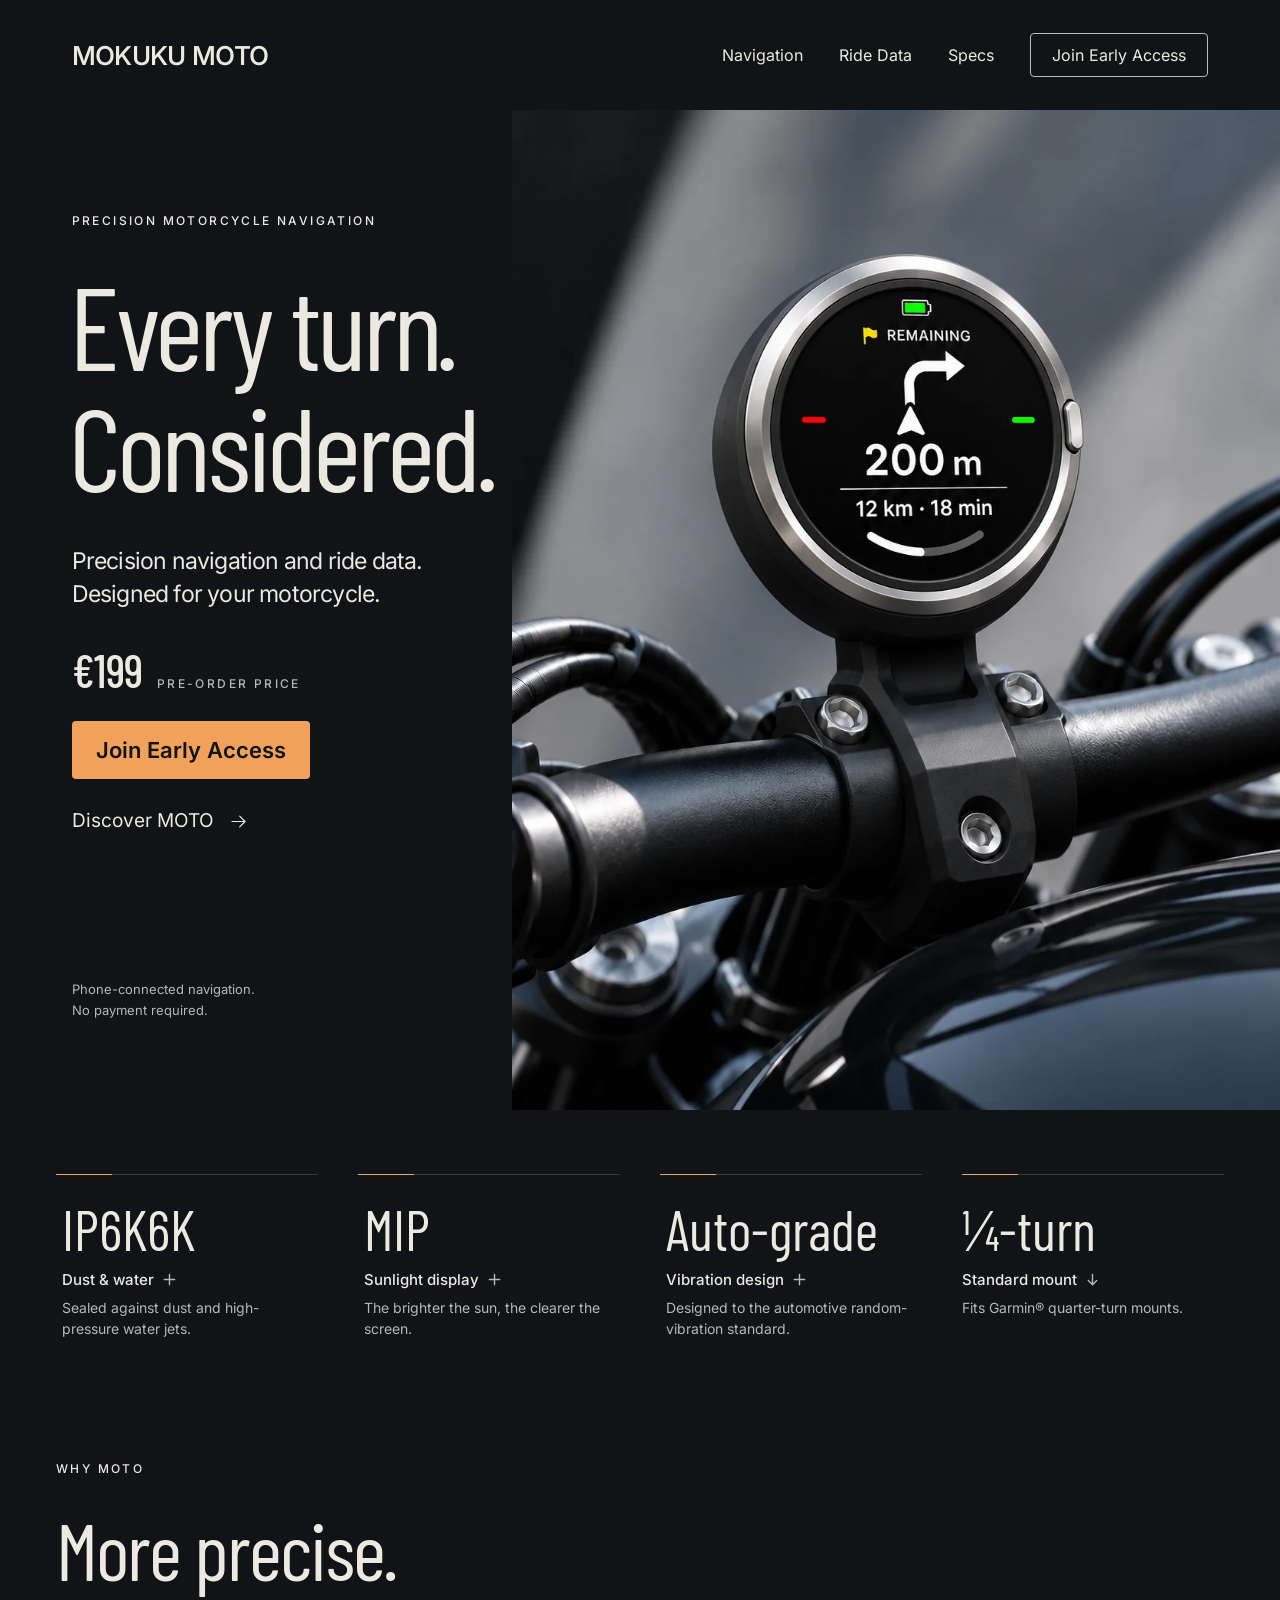
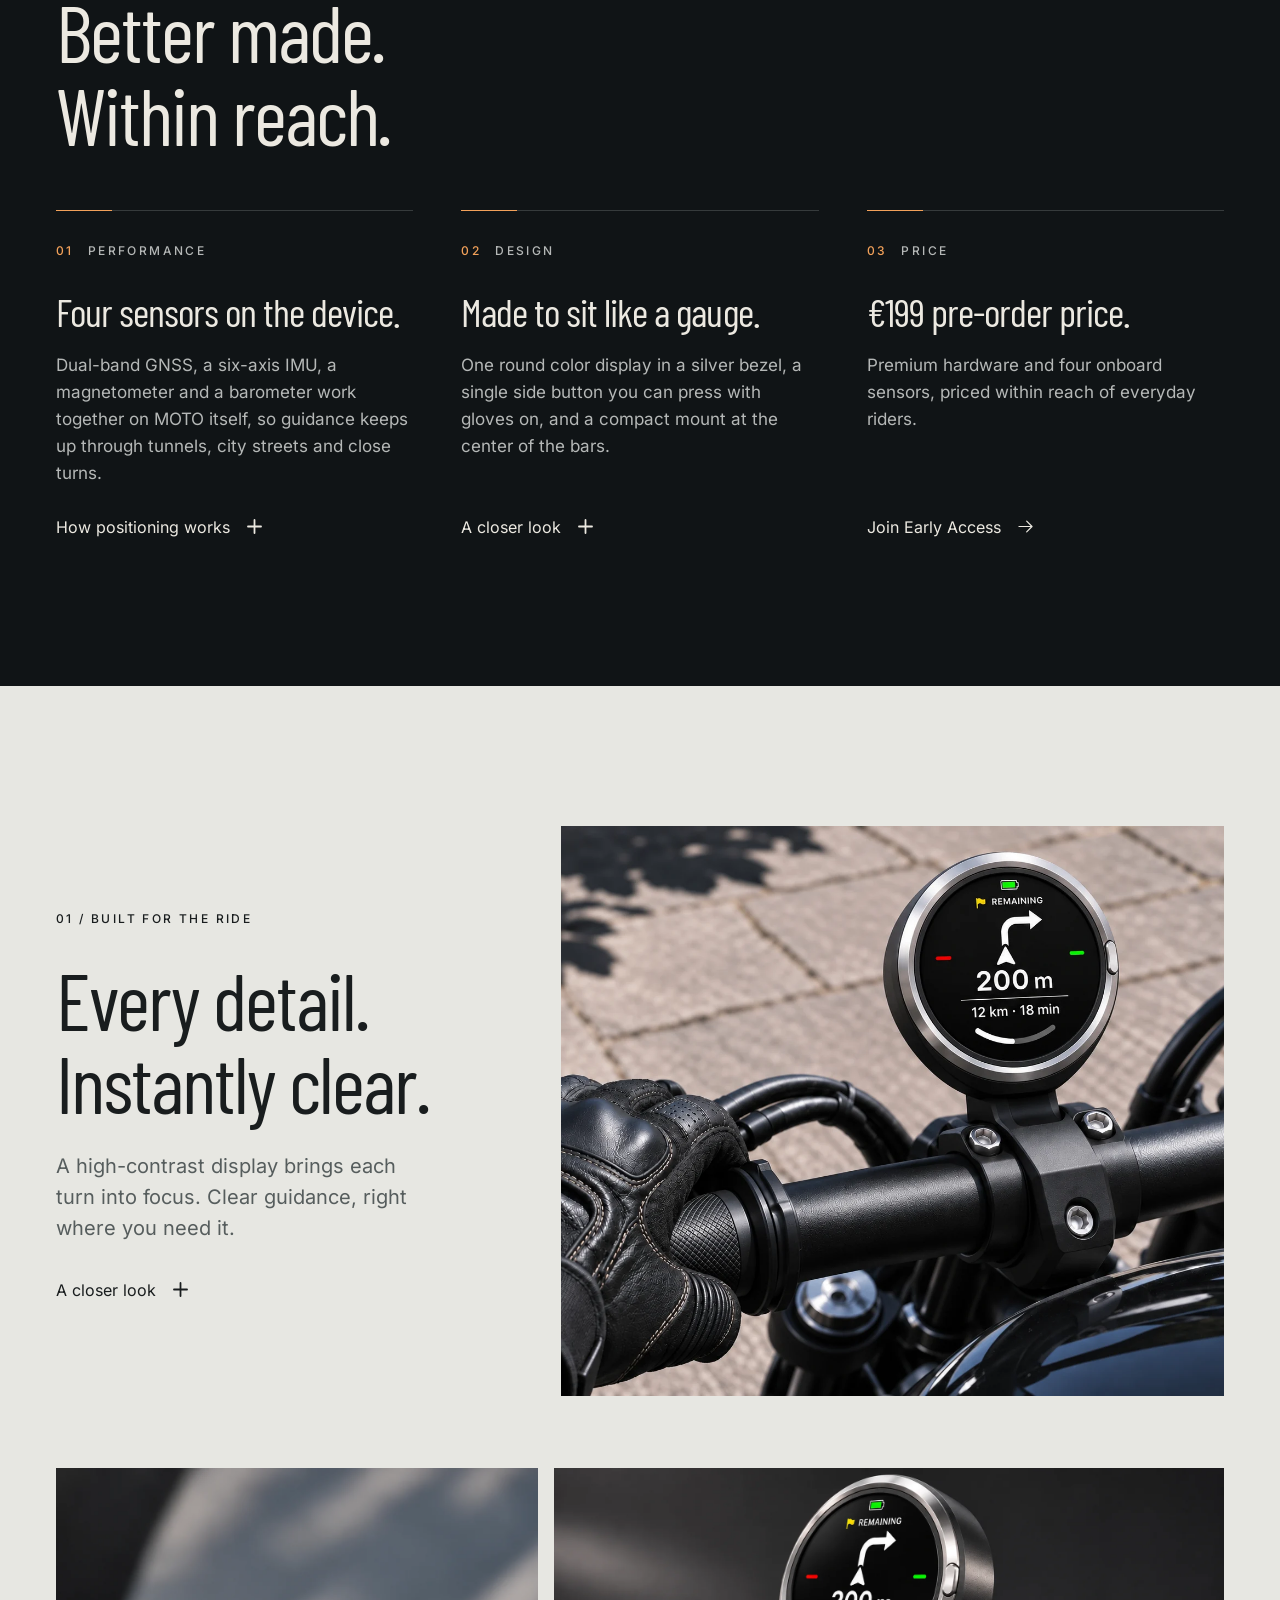
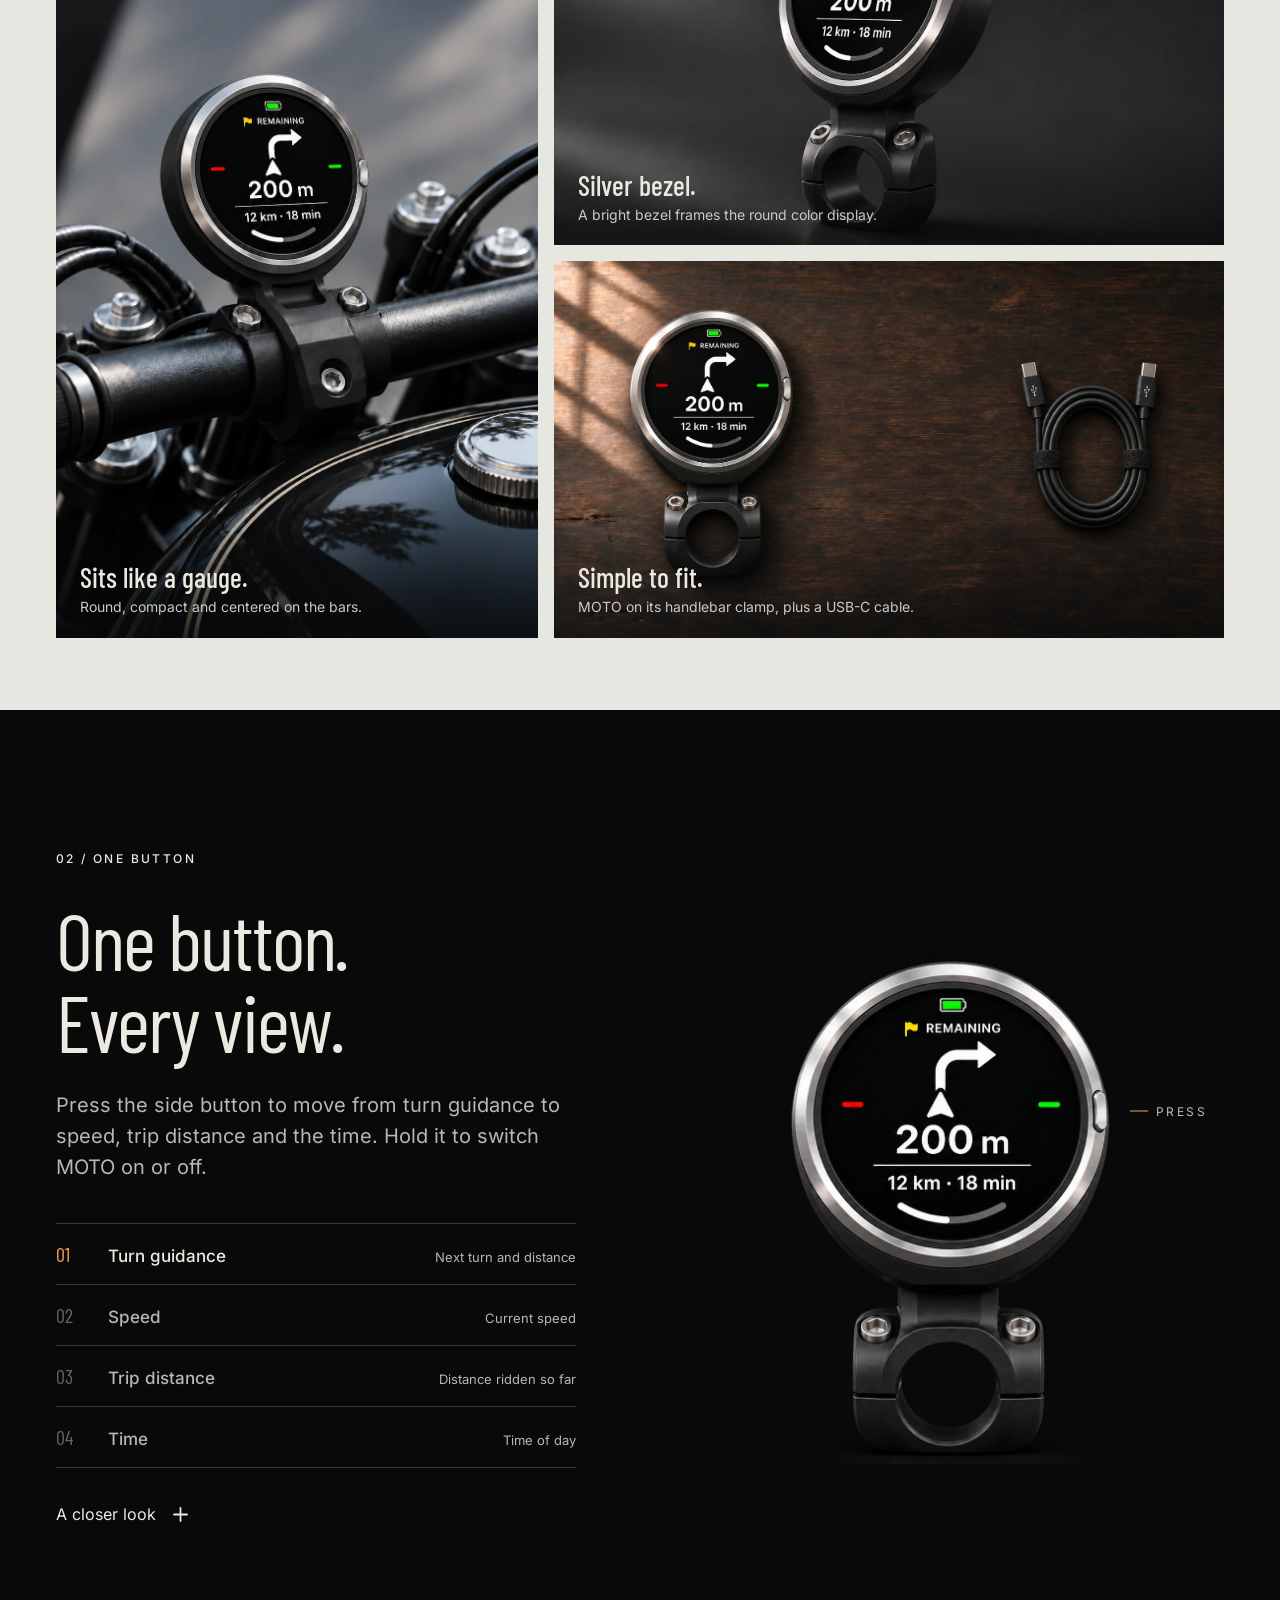
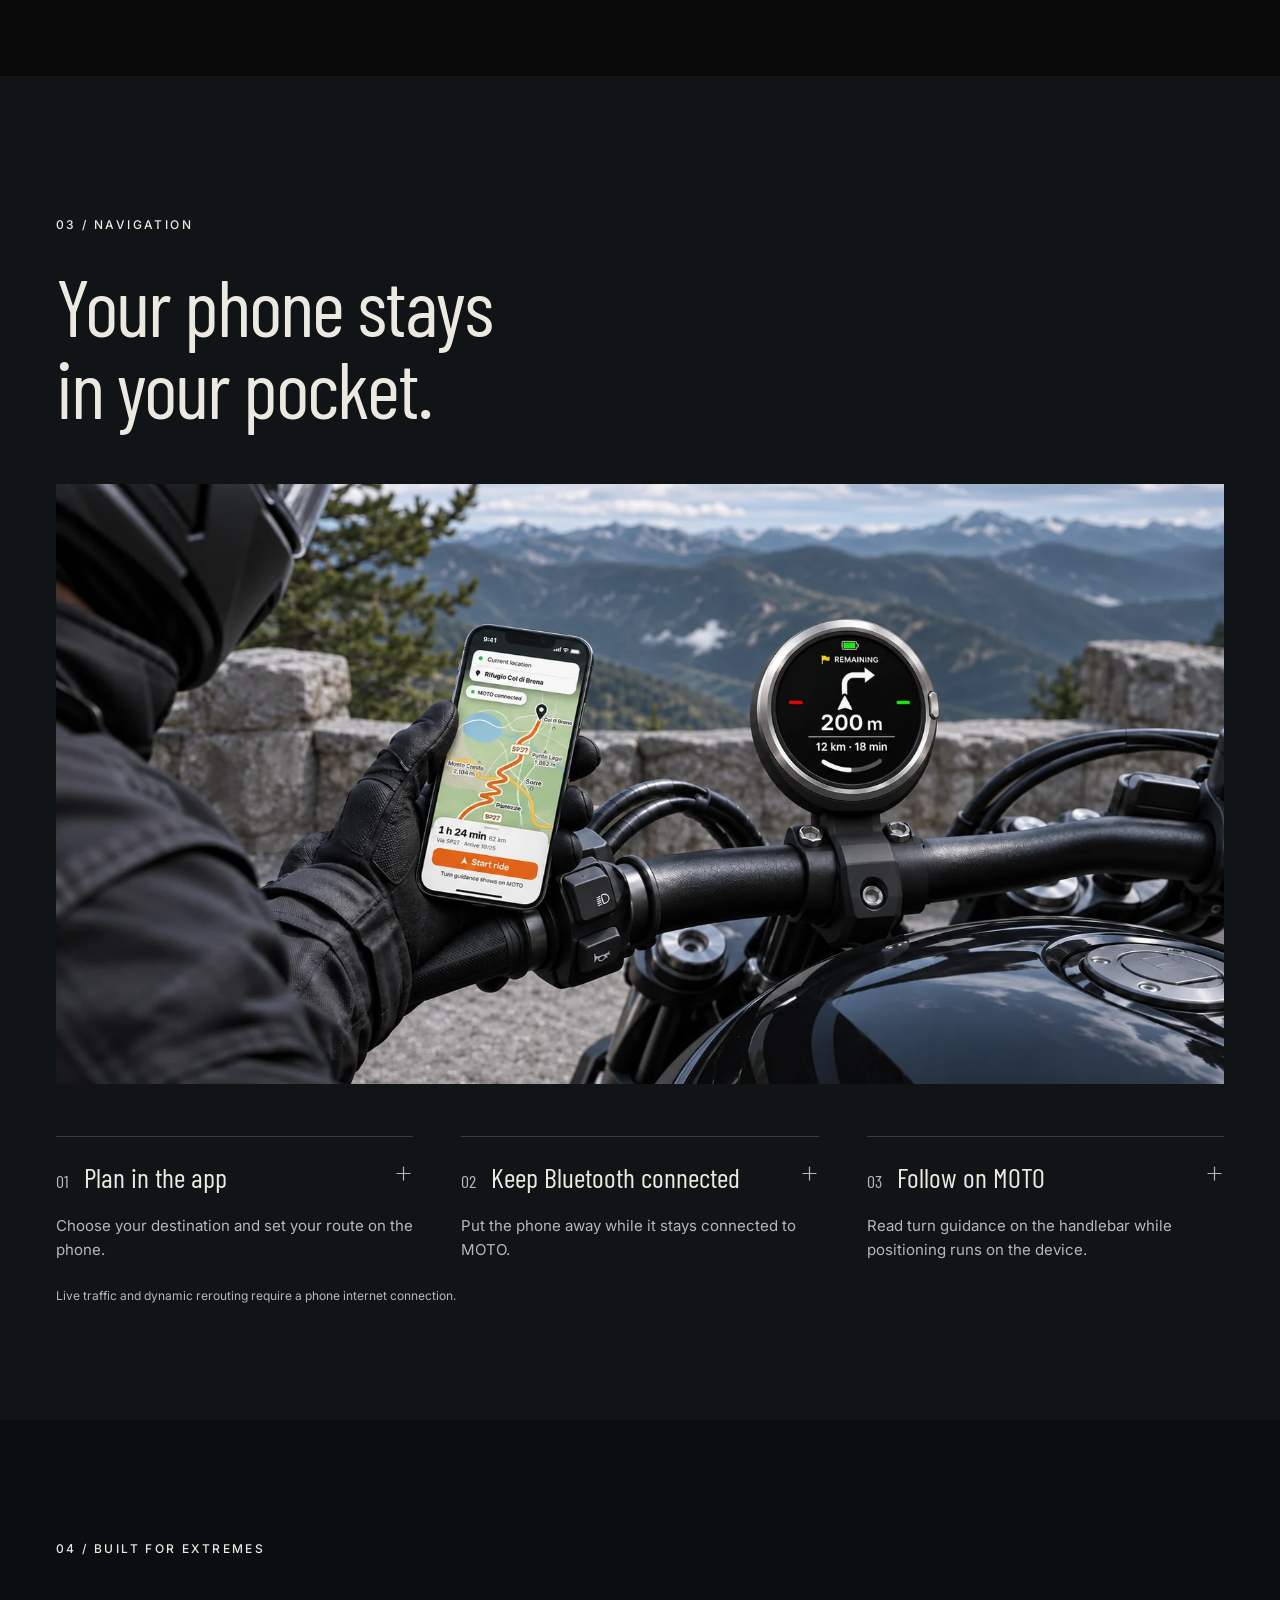
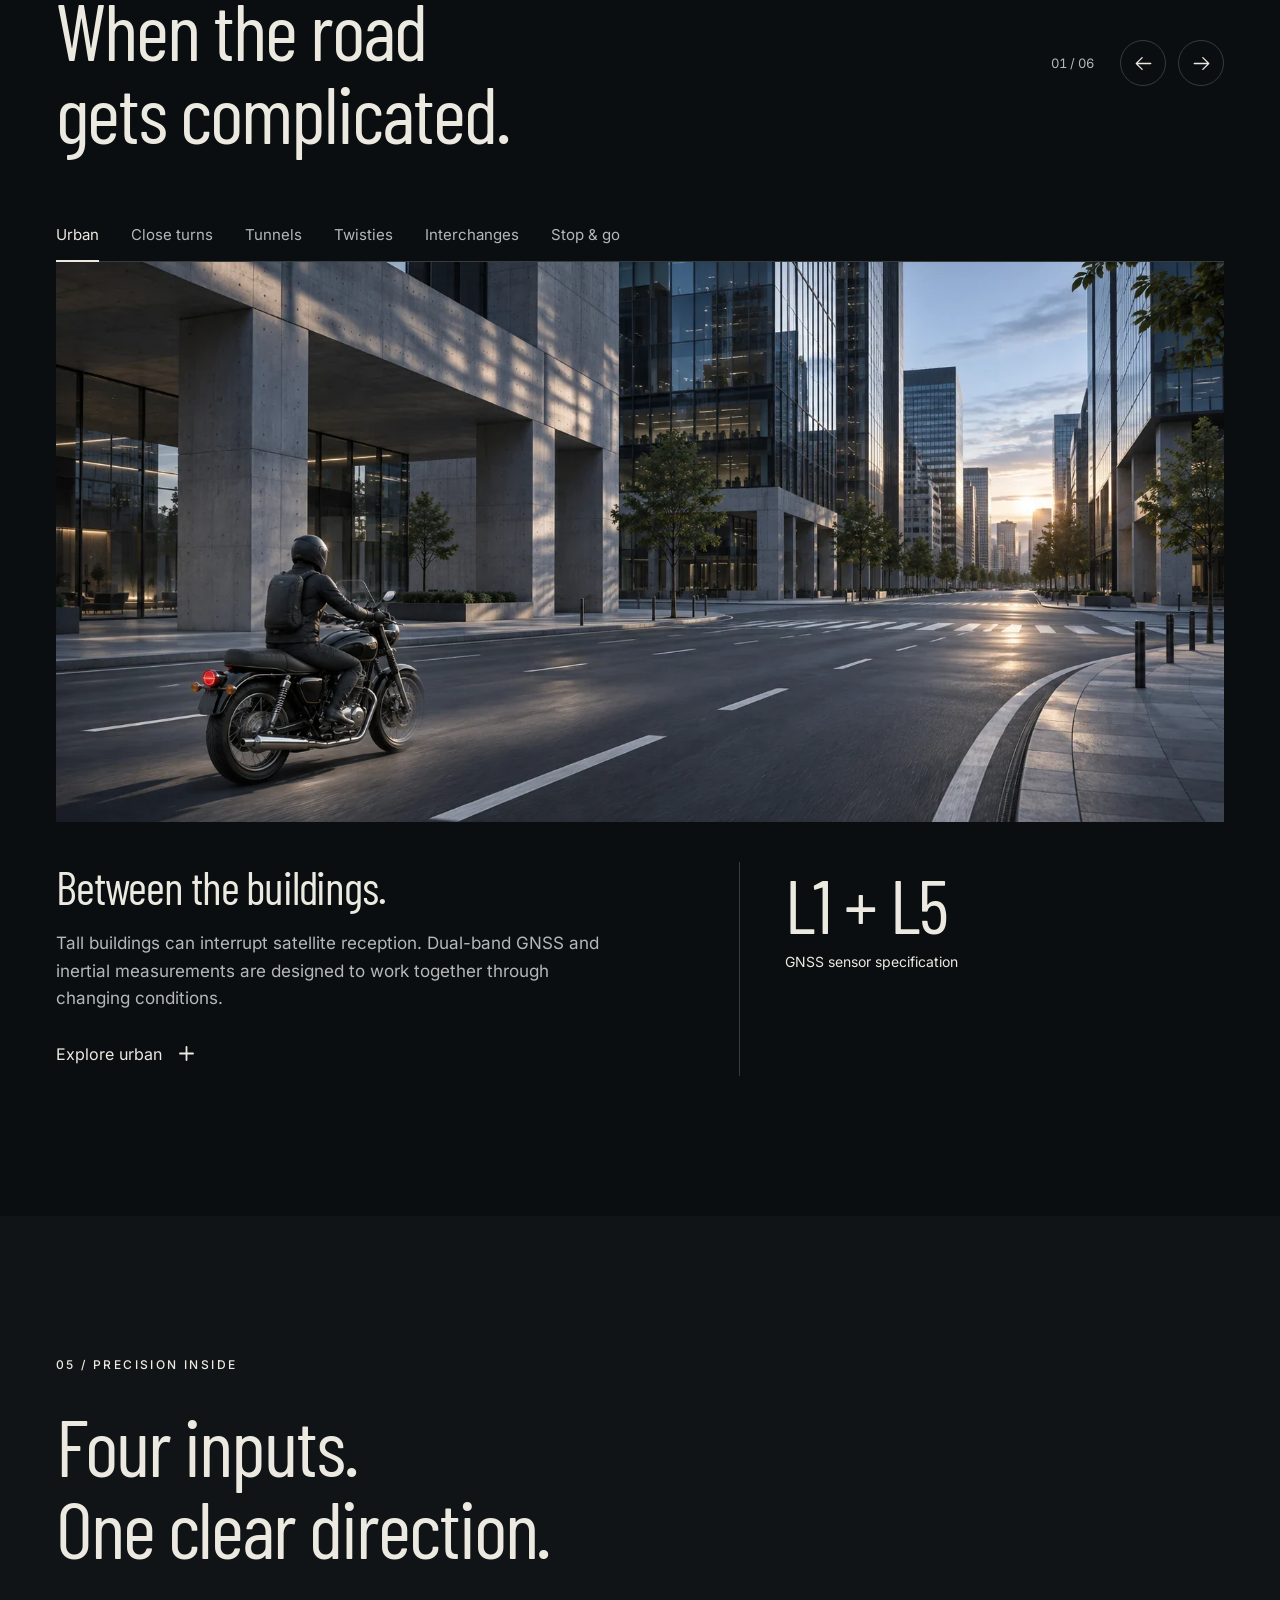
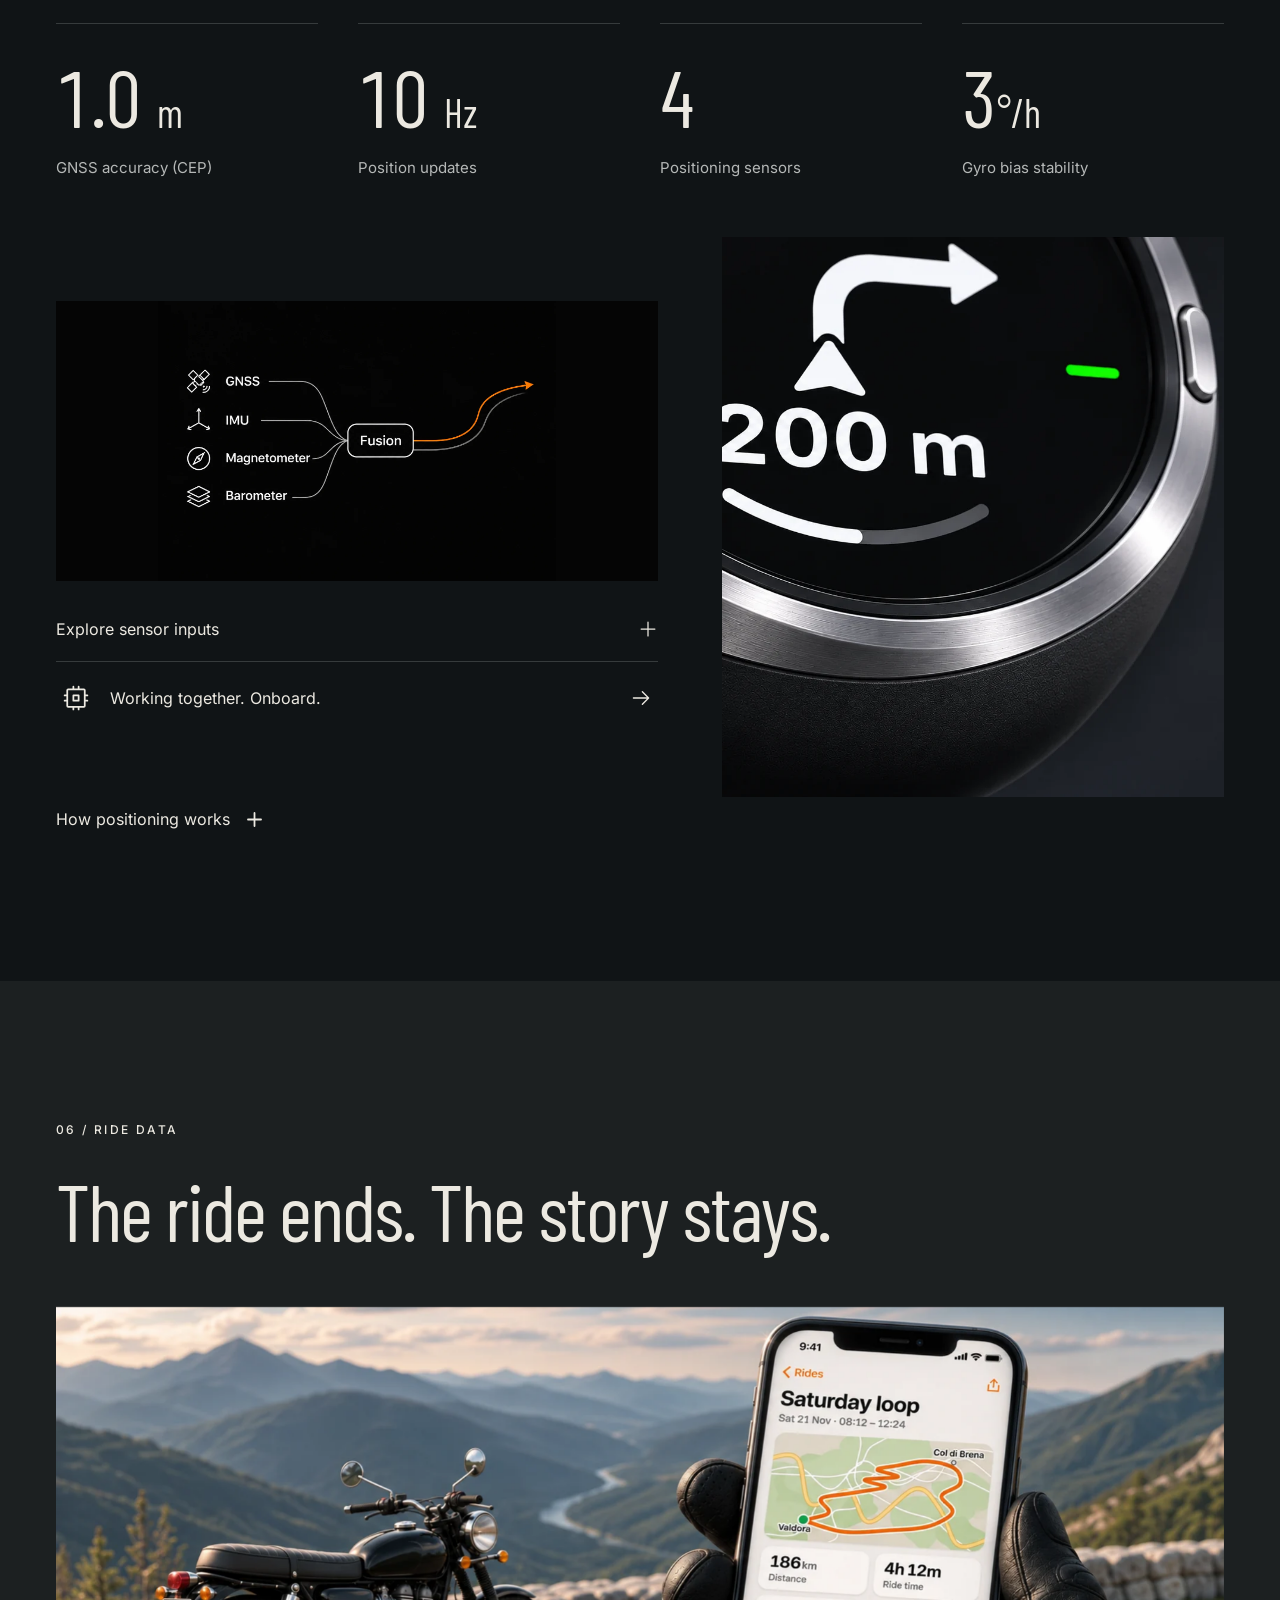
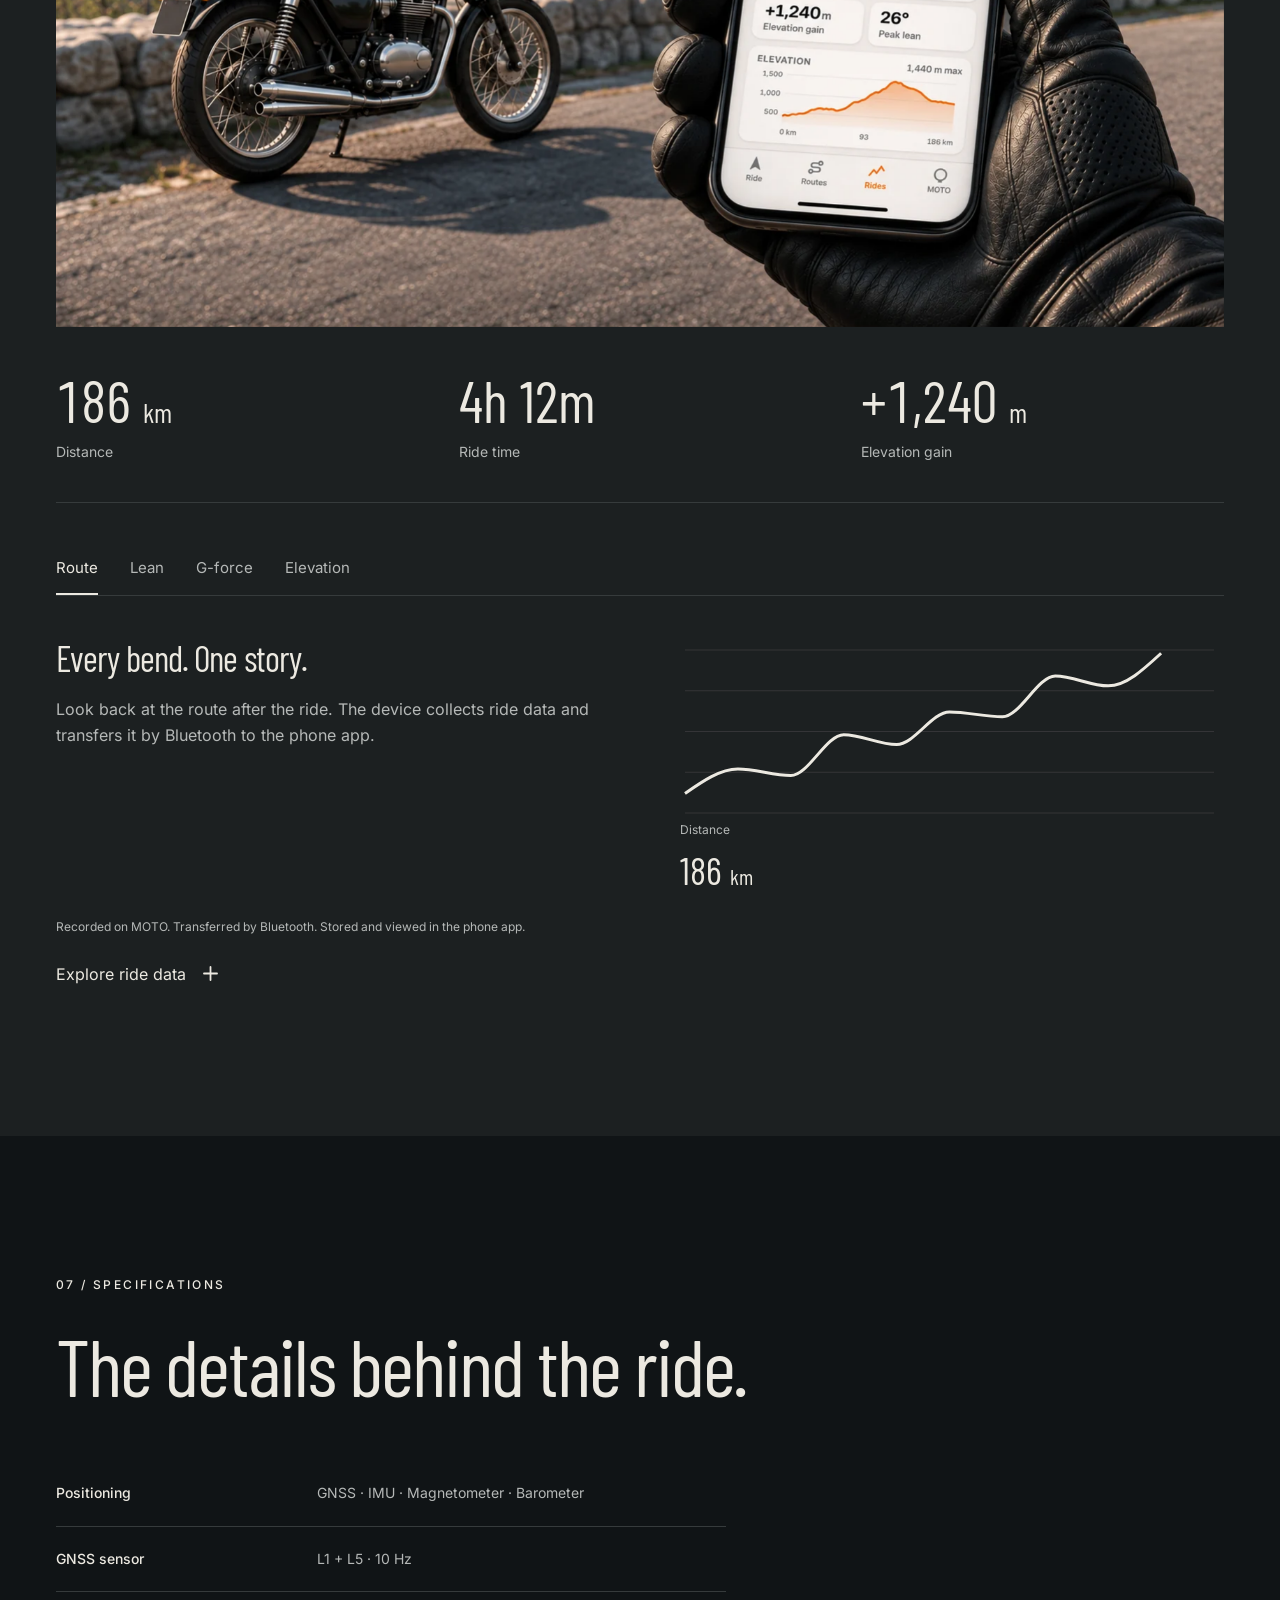
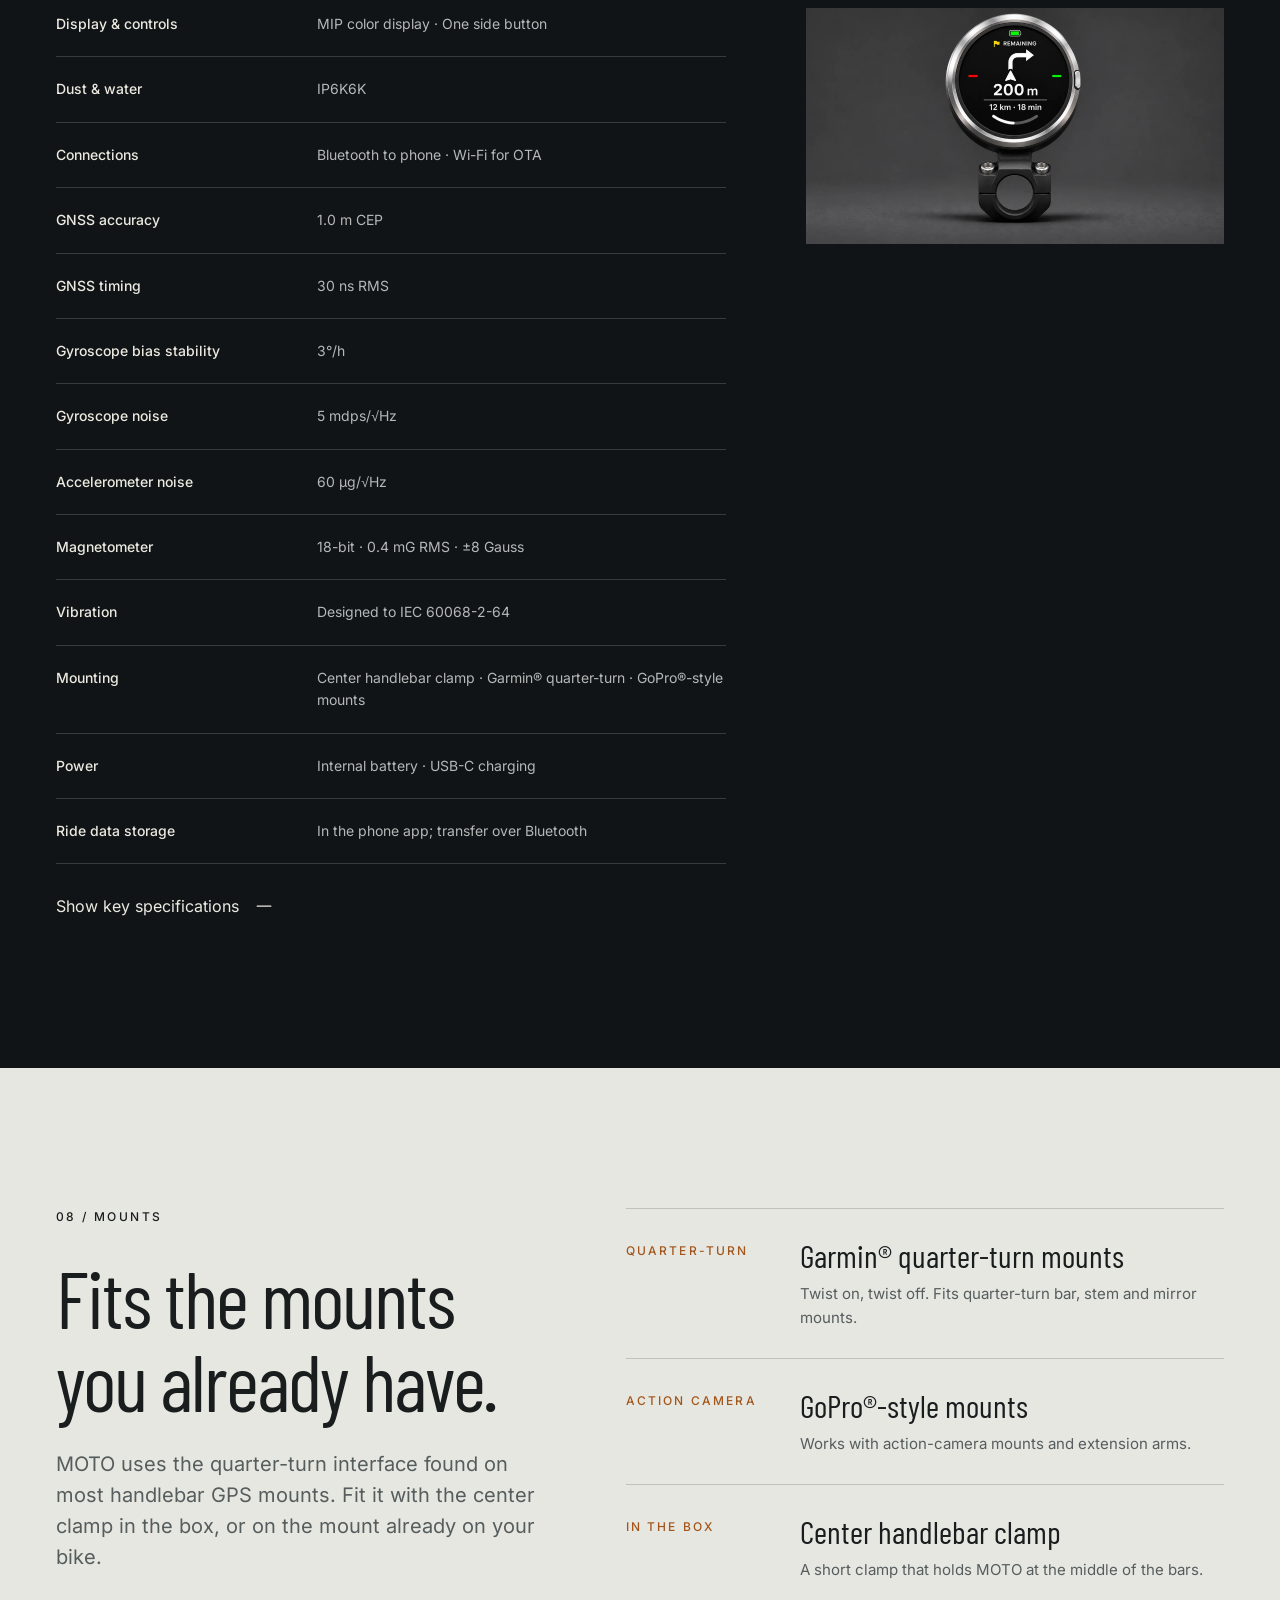
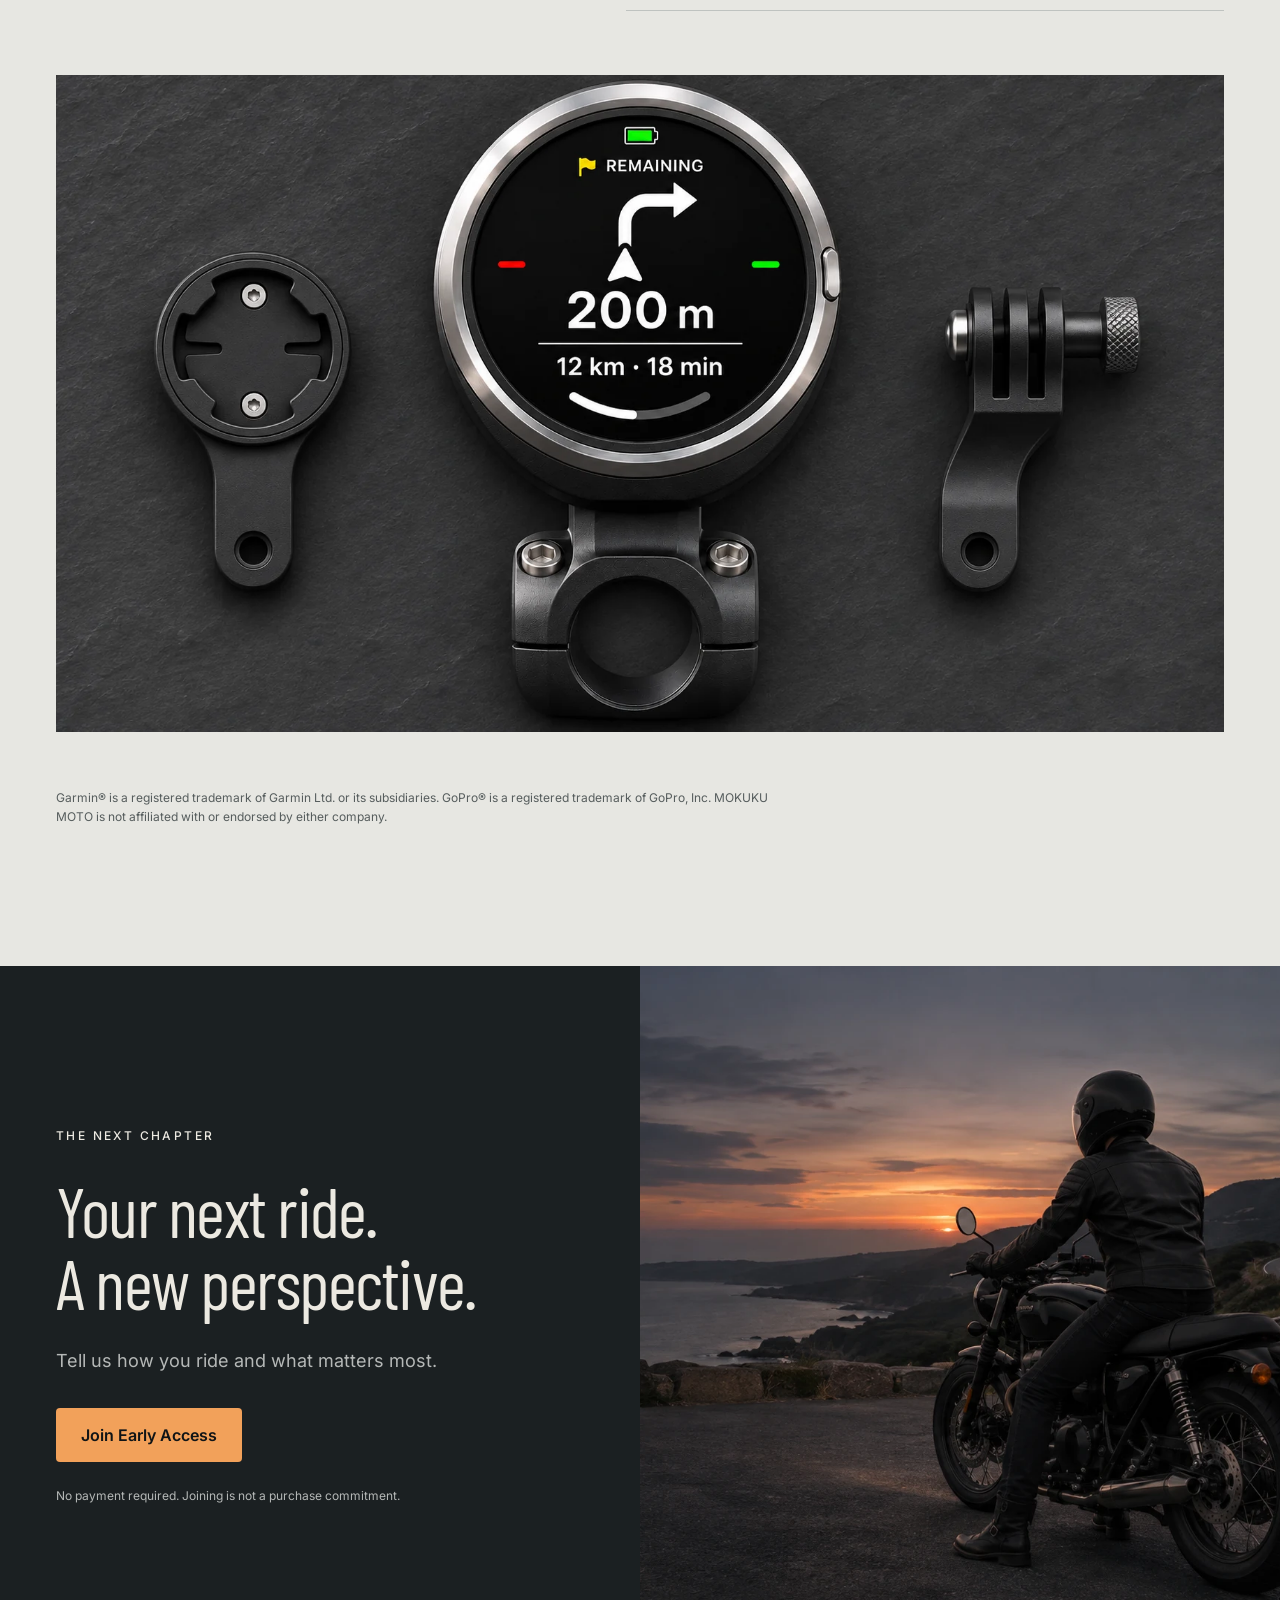
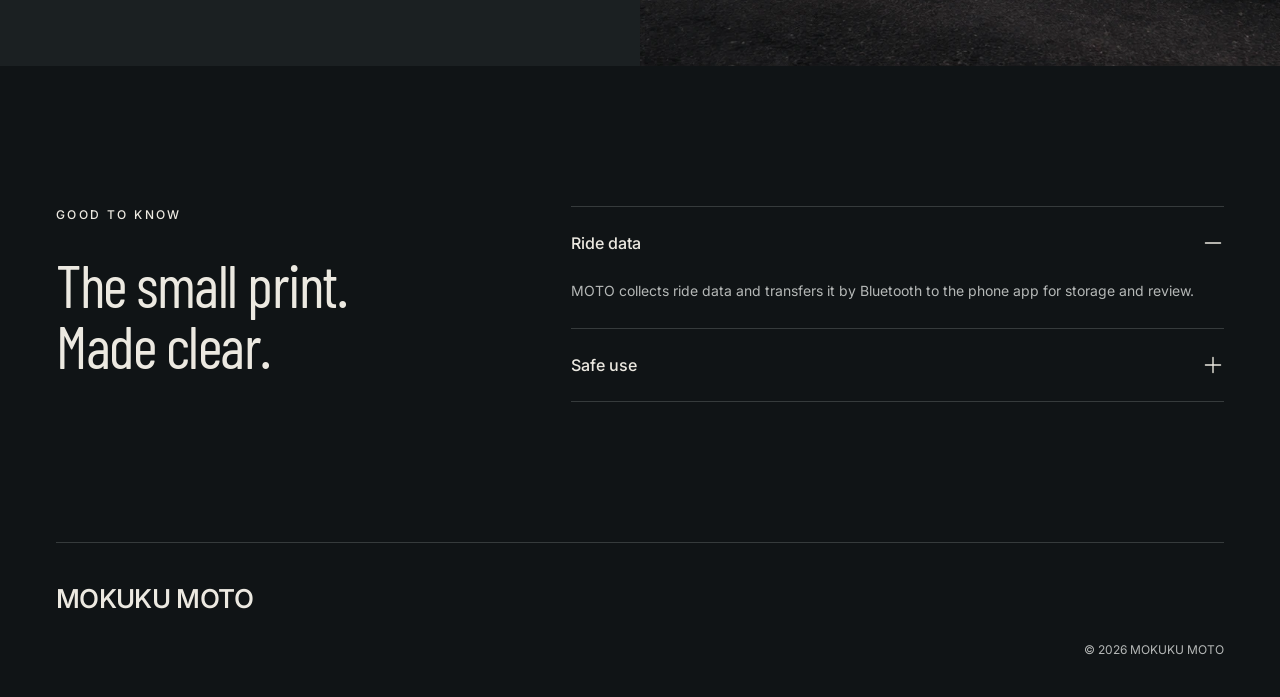
==== commit 2d30140c: "Update direction B (atelier) preview: phase 3 Single side button with real-device dial and face tran" ====
--- a/atelier/index.html
+++ b/atelier/index.html
@@ -9,8 +9,8 @@
     <meta name="moto-preview-id" content="precision-atelier-v1" />
     <meta name="theme-color" content="#101416" />
     <link rel="icon" href="data:," />
-    <script type="module" crossorigin src="./assets/index-C8KvpWDm.js"></script>
-    <link rel="stylesheet" crossorigin href="./assets/index-DReY7H_p.css">
+    <script type="module" crossorigin src="./assets/index-DSi-QMx_.js"></script>
+    <link rel="stylesheet" crossorigin href="./assets/index-ByLAlSca.css">
   </head>
   <body>
     <div id="root"></div>
--- a/atelier/assets/index-ByLAlSca.css
+++ b/atelier/assets/index-ByLAlSca.css
@@ -0,0 +1 @@
+@font-face{font-family:Inter Variable;font-style:normal;font-display:swap;font-weight:100 900;src:url(./inter-cyrillic-ext-wght-normal-BOeWTOD4.woff2) format("woff2-variations");unicode-range:U+0460-052F,U+1C80-1C8A,U+20B4,U+2DE0-2DFF,U+A640-A69F,U+FE2E-FE2F}@font-face{font-family:Inter Variable;font-style:normal;font-display:swap;font-weight:100 900;src:url(./inter-cyrillic-wght-normal-DqGufNeO.woff2) format("woff2-variations");unicode-range:U+0301,U+0400-045F,U+0490-0491,U+04B0-04B1,U+2116}@font-face{font-family:Inter Variable;font-style:normal;font-display:swap;font-weight:100 900;src:url(./inter-greek-ext-wght-normal-DlzME5K_.woff2) format("woff2-variations");unicode-range:U+1F00-1FFF}@font-face{font-family:Inter Variable;font-style:normal;font-display:swap;font-weight:100 900;src:url(./inter-greek-wght-normal-CkhJZR-_.woff2) format("woff2-variations");unicode-range:U+0370-0377,U+037A-037F,U+0384-038A,U+038C,U+038E-03A1,U+03A3-03FF}@font-face{font-family:Inter Variable;font-style:normal;font-display:swap;font-weight:100 900;src:url(./inter-vietnamese-wght-normal-CBcvBZtf.woff2) format("woff2-variations");unicode-range:U+0102-0103,U+0110-0111,U+0128-0129,U+0168-0169,U+01A0-01A1,U+01AF-01B0,U+0300-0301,U+0303-0304,U+0308-0309,U+0323,U+0329,U+1EA0-1EF9,U+20AB}@font-face{font-family:Inter Variable;font-style:normal;font-display:swap;font-weight:100 900;src:url(./inter-latin-ext-wght-normal-DO1Apj_S.woff2) format("woff2-variations");unicode-range:U+0100-02BA,U+02BD-02C5,U+02C7-02CC,U+02CE-02D7,U+02DD-02FF,U+0304,U+0308,U+0329,U+1D00-1DBF,U+1E00-1E9F,U+1EF2-1EFF,U+2020,U+20A0-20AB,U+20AD-20C0,U+2113,U+2C60-2C7F,U+A720-A7FF}@font-face{font-family:Inter Variable;font-style:normal;font-display:swap;font-weight:100 900;src:url(./inter-latin-wght-normal-Dx4kXJAl.woff2) format("woff2-variations");unicode-range:U+0000-00FF,U+0131,U+0152-0153,U+02BB-02BC,U+02C6,U+02DA,U+02DC,U+0304,U+0308,U+0329,U+2000-206F,U+20AC,U+2122,U+2191,U+2193,U+2212,U+2215,U+FEFF,U+FFFD}@font-face{font-family:Barlow Condensed;font-style:normal;font-display:swap;font-weight:500;src:url(./barlow-condensed-vietnamese-500-normal-DjeaNLFD.woff2) format("woff2"),url(./barlow-condensed-vietnamese-500-normal-CsrJDWc5.woff) format("woff");unicode-range:U+0102-0103,U+0110-0111,U+0128-0129,U+0168-0169,U+01A0-01A1,U+01AF-01B0,U+0300-0301,U+0303-0304,U+0308-0309,U+0323,U+0329,U+1EA0-1EF9,U+20AB}@font-face{font-family:Barlow Condensed;font-style:normal;font-display:swap;font-weight:500;src:url(./barlow-condensed-latin-ext-500-normal-yA5ONLQ9.woff2) format("woff2"),url(./barlow-condensed-latin-ext-500-normal-B1RE8WP7.woff) format("woff");unicode-range:U+0100-02BA,U+02BD-02C5,U+02C7-02CC,U+02CE-02D7,U+02DD-02FF,U+0304,U+0308,U+0329,U+1D00-1DBF,U+1E00-1E9F,U+1EF2-1EFF,U+2020,U+20A0-20AB,U+20AD-20C0,U+2113,U+2C60-2C7F,U+A720-A7FF}@font-face{font-family:Barlow Condensed;font-style:normal;font-display:swap;font-weight:500;src:url(./barlow-condensed-latin-500-normal-BgYH2mbd.woff2) format("woff2"),url(./barlow-condensed-latin-500-normal-HIEiP5Ov.woff) format("woff");unicode-range:U+0000-00FF,U+0131,U+0152-0153,U+02BB-02BC,U+02C6,U+02DA,U+02DC,U+0304,U+0308,U+0329,U+2000-206F,U+20AC,U+2122,U+2191,U+2193,U+2212,U+2215,U+FEFF,U+FFFD}@font-face{font-family:Barlow Condensed;font-style:normal;font-display:swap;font-weight:400;src:url(./barlow-condensed-vietnamese-400-normal-Dq9fsqrz.woff2) format("woff2"),url(./barlow-condensed-vietnamese-400-normal-BHpO_q_4.woff) format("woff");unicode-range:U+0102-0103,U+0110-0111,U+0128-0129,U+0168-0169,U+01A0-01A1,U+01AF-01B0,U+0300-0301,U+0303-0304,U+0308-0309,U+0323,U+0329,U+1EA0-1EF9,U+20AB}@font-face{font-family:Barlow Condensed;font-style:normal;font-display:swap;font-weight:400;src:url(./barlow-condensed-latin-ext-400-normal-DPMBkgfB.woff2) format("woff2"),url(./barlow-condensed-latin-ext-400-normal-DN7qpd_C.woff) format("woff");unicode-range:U+0100-02BA,U+02BD-02C5,U+02C7-02CC,U+02CE-02D7,U+02DD-02FF,U+0304,U+0308,U+0329,U+1D00-1DBF,U+1E00-1E9F,U+1EF2-1EFF,U+2020,U+20A0-20AB,U+20AD-20C0,U+2113,U+2C60-2C7F,U+A720-A7FF}@font-face{font-family:Barlow Condensed;font-style:normal;font-display:swap;font-weight:400;src:url(./barlow-condensed-latin-400-normal-Dc2u_eUW.woff2) format("woff2"),url(./barlow-condensed-latin-400-normal-BXL2z6Kg.woff) format("woff");unicode-range:U+0000-00FF,U+0131,U+0152-0153,U+02BB-02BC,U+02C6,U+02DA,U+02DC,U+0304,U+0308,U+0329,U+2000-206F,U+20AC,U+2122,U+2191,U+2193,U+2212,U+2215,U+FEFF,U+FFFD}.modal{background:#111;color:var(--fg);border:1px solid #44444a;padding:0;max-height:calc(100dvh - 48px);overflow:auto;overscroll-behavior:contain;border-radius:20px;width:580px;max-width:calc(100% - 40px)}.modal::backdrop{background:#000b;-webkit-backdrop-filter:blur(7px);backdrop-filter:blur(7px)}.modal-close{position:absolute;right:18px;top:17px;z-index:3;background:#111d}.drawer{width:640px;height:100dvh;max-height:100dvh;max-width:100%;margin:0 0 0 auto;border-radius:0;border-block:0;border-right:0}.detail-content{padding:64px 40px 40px}.detail-content h2{font-size:48px;margin-bottom:28px}.detail-content>img{height:310px;margin-bottom:28px}.detail-content p{font-size:17px;margin:14px 0}.detail-content .detail-benefit{font-size:23px;line-height:1.4;color:var(--fg)}.detail-content p.fine{font-size:14px}.detail-content .detail-metric{font-size:28px}.detail-content>.primary{margin-top:20px}.detail-content>.text-button{display:flex;width:100%;margin-top:15px}.survey{padding:42px 36px 28px}.survey .eyebrow{margin-bottom:28px}.step-counter{display:flex;justify-content:space-between;gap:15px;font-size:13px;color:var(--muted)}progress{-webkit-appearance:none;-moz-appearance:none;appearance:none;border:0;display:block;width:100%;height:5px;margin:12px 0 30px;border-radius:999px;overflow:hidden;background:#38383c}progress::-webkit-progress-bar{background:#38383c}progress::-webkit-progress-value{background:var(--orange)}progress::-moz-progress-bar{background:var(--orange)}.survey h2{font-size:34px;line-height:1.12;letter-spacing:-.04em;outline:0;margin-bottom:18px;text-wrap:initial}.survey .question-description{font-size:15px;color:var(--muted);margin-bottom:18px}.survey fieldset{border:0;padding:0;margin:24px 0 0;display:flex;flex-direction:column;gap:10px}.choice{display:flex;align-items:center;gap:14px;min-height:59px;border:1px solid #46464a;border-radius:10px;padding:15px;font-size:16px;line-height:1.4;cursor:pointer}.choice:hover{border-color:#888}.choice.selected{border-color:#c8c8ce;background:#242424}.choice input{width:20px;height:20px;accent-color:var(--orange);flex-shrink:0;margin:0}.choice>span{flex:1;min-width:0}.choice small{font-size:13px;color:var(--muted);display:block;margin-top:4px}.choice>svg{color:var(--orange)}.suggestion{margin-top:18px}.form-error{display:flex;gap:10px;color:#ff9c87;font-size:14px;line-height:1.5;margin-top:20px}.form-error:empty{margin-top:0}.form-error svg{margin-top:2px}.continue{width:100%;margin-top:24px}.survey-navigation{display:flex;justify-content:space-between;margin-top:12px}.survey-navigation .text-button{font-size:14px}.contact-fields{display:flex;flex-direction:column;gap:22px;margin-top:28px}.contact-fields label{font-size:15px;display:flex;flex-direction:column;gap:10px}.contact-fields label>.muted{display:inline}.contact-fields input{height:52px;background:#080808;border:1px solid #66666d;border-radius:9px;padding:0 14px;color:var(--fg);width:100%;font-size:16px}.contact-fields input[aria-invalid=true]{border-color:#ff9c87}.contact-fields .text-button{align-self:flex-start;font-size:14px}.notice{padding:12px;background:#222;color:var(--muted);font-size:14px;border-radius:8px;margin-bottom:20px}.survey-success{padding:74px 40px 44px}.survey-success>svg{color:var(--orange);margin-bottom:28px}.survey-success h2{font-size:38px;outline:0;margin-bottom:24px}.survey-success p:not(.eyebrow){font-size:17px;color:var(--muted);margin-bottom:24px}.survey-success .primary{margin-top:12px}:root{font-family:Inter Variable,sans-serif;color:#ece9e1;background:#101416;font-synthesis:none;--bg: #101416;--panel: #191d1e;--fg: #ece9e1;--muted: #b5b8b7;--orange: #f2a15a;--line: #363b3c;--ease: cubic-bezier(.165, .84, .44, 1);color-scheme:dark}*{box-sizing:border-box}html{scroll-behavior:smooth;scroll-padding-top:90px}body{margin:0;min-width:320px}button,input{font:inherit}button,a,input,summary{touch-action:manipulation;-webkit-tap-highlight-color:transparent}button{color:inherit;cursor:pointer;border:0;background:none}a{color:inherit;text-decoration:none}button:disabled{opacity:.45;cursor:not-allowed}button:focus-visible,a:focus-visible,input:focus-visible,summary:focus-visible{outline:2px solid var(--orange);outline-offset:5px}h1,h2,h3,p,figure{margin:0}h1,h2,h3{font-family:Barlow Condensed,sans-serif;font-weight:500;letter-spacing:-.025em}h1{font-size:clamp(78px,9.6vw,138px);line-height:1.02}h2{font-size:clamp(56px,6.3vw,88px);line-height:1.02}h3{font-size:38px;line-height:1.1}p{line-height:1.6}img{display:block;width:100%;max-width:100%;object-fit:cover}figure{position:relative}svg{flex-shrink:0}.container{width:calc(100% - 112px);max-width:1328px;margin-inline:auto}.section{padding-block:140px}.eyebrow,.hero-category{font-size:12px;letter-spacing:.2em;text-transform:uppercase;font-weight:500;line-height:1.5;margin-bottom:30px}.fine{font-size:12px;line-height:1.6;color:var(--muted)}.muted{color:var(--muted)}.primary{display:inline-flex;align-items:center;justify-content:center;gap:14px;padding:17px 25px;min-height:52px;border-radius:4px;background:var(--orange);color:#101416;font-weight:600;font-size:16px;transition:background .2s var(--ease),transform .2s var(--ease)}.primary:hover{background:#ffb575;transform:translateY(-1px)}.text-button{display:inline-flex;gap:15px;align-items:center;min-height:44px;padding:8px 0;font-size:16px;line-height:1.4;text-align:left}.text-button:hover{text-decoration:underline;text-underline-offset:6px}.icon-button{display:inline-flex;justify-content:center;align-items:center;width:46px;height:46px;min-width:46px;border:1px solid var(--line);border-radius:50%;transition:background .2s}.icon-button:hover{background:#ffffff12}.section-heading{margin-bottom:55px}.section-description{font-size:20px;line-height:1.55;color:var(--muted);max-width:540px;margin-top:28px}.disclosure{margin-top:24px}.mobile-break{display:none}.sr-only{position:absolute;width:1px;height:1px;padding:0;margin:-1px;overflow:hidden;clip:rect(0,0,0,0);white-space:nowrap;border:0}.skip-link{position:fixed;left:20px;top:-80px;background:var(--orange);color:#101416;padding:16px;z-index:100}.skip-link:focus{top:10px}.site-header{height:clamp(76px,9vw,110px);padding-inline:5.6%;display:flex;align-items:center;justify-content:space-between;background:var(--bg);position:sticky;top:0;z-index:10}.wordmark{font-size:24px;font-weight:600;letter-spacing:-.04em;white-space:nowrap}.site-nav{display:flex;align-items:center;gap:36px;font-size:14px}.site-nav>a{padding-block:12px}.site-nav>a:hover{color:var(--orange)}.nav-cta{border:1px solid #b9bdbb;border-radius:4px;min-height:44px;padding:10px 21px;font-size:14px}.nav-cta:hover{background:var(--fg);color:var(--bg)}.menu-toggle{display:none}.hero{display:grid;grid-template-columns:40% 60%;min-height:680px;height:clamp(680px,80vw,1000px)}.hero-copy{padding:8vw 22px 7vw 14%;display:flex;flex-direction:column;align-items:flex-start;min-width:0}.hero-category{margin-bottom:34px;white-space:nowrap}.hero h1{margin-left:-3px;white-space:nowrap}.hero-description{font-size:clamp(17px,2.05vw,23px);line-height:1.45;margin-top:40px;letter-spacing:-.035em}.hero-actions{display:flex;flex-direction:column;gap:20px;margin-top:48px;align-items:flex-start}.hero-actions .primary{font-size:18px;padding:17px 25px}.hero-footnote{margin-top:auto;padding-top:40px}.hero-image{height:100%;overflow:hidden}.hero-image img{height:100%;object-position:50% 24%}.road-intro{position:relative}.road-intro figure{height:clamp(380px,48vw,640px)}.road-intro img{height:100%;object-position:center 53%}.road-intro h2{position:absolute;left:5.6%;bottom:56px;font-size:clamp(48px,5vw,74px);line-height:1.02;text-shadow:0 2px 25px #0009}.connection-strip{padding-block:60px 72px}.connection-strip>div{display:grid;grid-template-columns:1fr 1fr;gap:40px}.connection-strip h3+h3{border-left:1px solid #9b9e9d;padding-left:40px}.connection-strip p{margin-top:22px;font-size:18px;color:var(--muted)}.hardware{background:#e7e7e2;color:#191d1e;--muted: #565d5d;--line: #bfc3c0;color-scheme:light;padding-bottom:72px}.hardware-layout{display:grid;grid-template-columns:.85fr 1.3fr;gap:72px;align-items:center}.hardware-layout .section-heading{margin-bottom:0}.hardware-layout .section-description{max-width:360px}.hardware-layout .text-button{margin-top:24px}.hardware-layout figure{height:570px}.hardware-layout img{height:100%}.hardware-benefits{display:grid;grid-template-columns:repeat(3,1fr);margin-top:64px;gap:40px}.hardware-benefits button{display:flex;gap:16px;align-items:center;text-align:left;border-top:1px solid var(--line);padding:28px 0;font-size:17px;line-height:1.4}.hardware-benefits button>svg{margin-left:auto}.item-index{font-family:Barlow Condensed,sans-serif;font-size:20px;color:#666}.navigation{padding-bottom:115px}.navigation .section-heading{max-width:650px}.navigation-picture{height:600px}.navigation-picture img{height:100%;object-position:center}.steps{display:grid;grid-template-columns:repeat(3,1fr);gap:48px;margin-top:52px}.step{text-align:left;padding:24px 0 0;border-top:1px solid var(--line);display:flex;flex-direction:column;gap:20px;position:relative;line-height:1.6;color:var(--muted);font-size:15px}.step-title{display:block;font-family:Barlow Condensed,sans-serif;font-size:28px;color:var(--fg);line-height:1.2;padding-right:20px}.step-title .muted{margin-right:9px;font-size:18px}.step>svg{position:absolute;right:0;top:27px}.step:hover .step-title{color:var(--orange)}.extremes{background:#0a0e10;padding-top:120px}.extremes .container{position:relative}.extremes .section-heading{max-width:720px}.scene-controls{display:flex;align-items:center;gap:26px;position:absolute;right:0;top:100px}.scene-controls>span{font-size:13px;color:var(--muted);font-variant-numeric:tabular-nums}.scene-controls>div{display:flex;gap:12px}.scenario-tabs{display:flex;gap:32px;border-bottom:1px solid var(--line);flex-wrap:wrap}.scenario-tabs button{color:var(--muted);font-size:15px;padding:17px 0;position:relative;min-height:48px}.scenario-tabs button[aria-selected=true]{color:var(--fg)}.scenario-tabs button[aria-selected=true]:after{content:"";position:absolute;left:0;right:0;bottom:-1px;height:2px;background:var(--fg)}.more-button{font-size:13px;margin:12px 0 20px;color:var(--muted)}.scene-image{height:560px;overflow:hidden}.scene-image img{height:100%;animation:scene-in .4s var(--ease)}.scene-story{display:grid;grid-template-columns:1.2fr 1fr;gap:100px;padding-top:40px}.scene-story h3{font-size:46px;margin-bottom:18px}.scene-story p:not(.fine){font-size:17px;color:var(--muted);max-width:550px}.scene-story .text-button{margin-top:20px}.scene-metric{border-left:1px solid var(--line);padding-left:45px;display:flex;flex-direction:column;align-items:flex-start}.scene-metric strong{font-family:Barlow Condensed,sans-serif;font-weight:400;font-size:76px;line-height:1.1;letter-spacing:-.02em}.scene-metric>span{font-size:14px;margin-top:8px}.scene-metric .fine{margin-top:20px;max-width:390px}.simulation{margin-top:44px;border-top:1px solid var(--line);border-bottom:1px solid var(--line)}.simulation summary,.sensor-explorer summary{cursor:pointer;list-style:none;display:flex;align-items:center;justify-content:space-between;min-height:64px;font-size:16px;gap:20px}.simulation-body{padding:16px 0 32px;max-width:740px}.simulation-controls{display:flex;align-items:center;gap:16px;margin:20px 0}.simulation-controls input{flex:1;min-width:0;accent-color:var(--fg)}.precision-numbers{display:grid;grid-template-columns:repeat(3,1fr);gap:40px;margin:20px 0}.precision-numbers>div{border-top:1px solid var(--line);padding-top:24px}.precision-numbers strong{font-family:Barlow Condensed,sans-serif;font-weight:400;font-size:80px;line-height:1.2;display:block}.precision-numbers small{font-size:40px}.precision-numbers span{display:block;margin-top:14px;color:var(--muted);font-size:15px}.precision-layout{margin-top:60px;display:grid;grid-template-columns:1.2fr 1fr;gap:64px;align-items:center}.fusion-diagram{width:100%;height:280px;object-fit:contain;background:#050505}.precision-layout>figure{height:560px;overflow:hidden}.precision-layout>figure img{height:100%;object-position:85% 50%}.sensor-explorer{border-bottom:1px solid var(--line);margin-top:16px}.sensor-explorer button{display:flex;width:100%;gap:20px;padding:20px 0;align-items:center;text-align:left;border-top:1px solid var(--line)}.sensor-explorer button>span{flex:1}.sensor-explorer strong{display:block;font-size:17px;font-weight:500}.sensor-explorer small{display:block;font-size:13px;color:var(--muted);margin-top:6px}.fusion-link{display:flex;gap:20px;align-items:center;min-height:72px;width:100%;text-align:left;font-size:16px}.fusion-link>span{flex:1}.sensor-list button:hover{color:var(--orange)}.ride-data{background:#1c2021}.ride-photo{height:620px}.ride-photo img{height:100%;object-position:center}.ride-stats{display:grid;grid-template-columns:repeat(3,1fr);gap:40px;padding:42px 0;border-bottom:1px solid var(--line)}.ride-stats>div{display:flex;flex-direction:column;gap:10px}.ride-stats strong{font-family:Barlow Condensed,sans-serif;font-size:58px;font-weight:400;line-height:1.1}.ride-stats small{font-size:28px}.ride-stats span{font-size:14px;color:var(--muted)}.ride-tabs{display:flex;gap:32px;margin-top:40px;border-bottom:1px solid var(--line)}.ride-tabs button{min-height:52px;font-size:15px;color:var(--muted);border-bottom:2px solid transparent;padding-inline:0}.ride-tabs button[aria-selected=true]{color:var(--fg);border-color:var(--fg)}.ride-view{display:grid;grid-template-columns:1fr 1fr;gap:80px;padding-top:42px}.ride-view h3{font-size:36px;margin-bottom:20px}.ride-view p{font-size:16px;color:var(--muted)}.ride-view p.fine{font-size:12px;margin-top:24px}.chart-panel{min-width:0}.chart-panel>strong{display:block;font-family:Barlow Condensed,sans-serif;font-weight:400;font-size:38px;margin-top:8px}.chart-panel small{font-size:22px}.ride-chart{height:180px;min-width:0}.ride-data>.container>.text-button{margin-top:16px}.together{position:relative;background:#151a1b;padding:100px 0 0}.together>.container{display:grid;grid-template-columns:1.1fr 1fr;gap:16px 60px;padding-bottom:65px}.together .eyebrow{grid-column:1/-1;margin-bottom:10px}.together h2{grid-row:2/6}.together p:not(.eyebrow){font-size:18px;color:var(--muted)}.together p.fine{font-size:13px}.together .text-button{justify-self:start}.together figure{height:580px;overflow:hidden}.together img{height:100%;object-position:center 58%}.specs-layout{display:grid;grid-template-columns:1.6fr 1fr;gap:80px;align-items:start}.specs dl{margin:0}.specs dl>div{display:grid;grid-template-columns:.8fr 1.4fr;gap:28px;padding:21px 0;border-bottom:1px solid var(--line);font-size:14px;line-height:1.6}.specs dt{font-weight:500}.specs dd{margin:0;color:var(--muted)}.specs-layout figure{height:530px;position:sticky;top:70px;overflow:hidden}.specs-layout img{height:100%;object-fit:contain}.specs .text-button{margin-top:20px}.early-access{display:grid;grid-template-columns:1fr 1fr;background:#1b2022}.early-access>.container{width:auto;margin:0;padding:100px 56px;align-self:center}.early-access h2{font-size:clamp(52px,5.5vw,78px);margin-bottom:28px}.early-access .container>p:not(.eyebrow):not(.fine){font-size:18px;color:var(--muted)}.early-access .primary{margin-top:32px}.early-access figure{height:700px}.early-access img{height:100%;object-position:77% center}.safety .container{display:grid;grid-template-columns:.8fr 1.2fr;gap:80px}.safety h2{font-size:60px}.safety .section-heading{margin:0}.accordion details{border-bottom:1px solid var(--line)}.accordion details:first-child{border-top:1px solid var(--line)}summary::-webkit-details-marker{display:none}.accordion summary{list-style:none;display:flex;justify-content:space-between;align-items:center;gap:24px;font-size:16px;font-weight:500;padding:25px 0;cursor:pointer}.accordion details p{font-size:14px;color:var(--muted);padding-bottom:25px;line-height:1.7}.accordion .minus{display:none}.accordion details[open] .plus{display:none}.accordion details[open] .minus{display:block}.site-footer{border-top:1px solid var(--line);padding-block:40px;display:flex;align-items:center;gap:28px;flex-wrap:wrap}.site-footer>span{font-size:12px;color:var(--muted)}.site-footer>span:first-of-type{margin-left:auto}.copyright{width:100%;text-align:right}.modal{background:var(--bg);border-radius:4px;border-color:var(--line);width:620px}.drawer{width:650px;border-radius:0}.modal-close{background:var(--bg)}.detail-content h2{font-size:56px}.survey h2{font-family:Inter Variable,sans-serif;font-weight:500;font-size:28px;line-height:1.2;letter-spacing:-.04em}.survey .eyebrow{margin-bottom:26px}.choice,.contact-fields input{border-radius:4px}.survey-success h2{font-size:58px}.step-counter{font-size:12px}.notice{border-radius:4px}.survey-success>svg{color:var(--fg)}.choice.selected{background:#262c2d;border-color:#c0c5c2}.choice>svg{color:var(--fg)}.survey progress{height:3px;border-radius:0}.detail-content>img{object-position:center}.modal h2:focus{outline:0}@keyframes scene-in{0%{opacity:.65}to{opacity:1}}@media(min-width:1600px){.hero h1{font-size:148px}.hero-description{font-size:24px}}@media(max-width:1100px){.container{width:calc(100% - 80px)}.site-nav{gap:25px}.hero-copy{padding-top:8vw;padding-left:14%;padding-bottom:8vw;padding-right:12px}.hero h1{font-size:9.5vw}.hero-description{font-size:20px;margin-top:38px}.hero-actions{margin-top:48px}.hero-actions .primary{font-size:17px}.hardware-layout{gap:44px;grid-template-columns:.85fr 1.15fr}.hardware-layout figure{height:490px}.hardware-benefits{gap:24px}.hardware-benefits button{font-size:15px}.section{padding-block:100px}.steps{gap:30px}.step-title{font-size:25px}.precision-layout{gap:36px}.precision-layout>figure{height:500px}.scene-story{gap:48px}.scene-metric{padding-left:32px}.navigation-picture,.ride-photo{height:500px}.specs-layout{gap:45px}.specs-layout figure{height:440px}.safety .container{gap:40px}.early-access>.container{padding:80px 40px}.early-access figure{height:630px}}@media(max-width:760px){html{scroll-padding-top:82px}.container{width:calc(100% - 40px)}.site-header{height:74px;padding:0 20px;position:sticky;top:0;background:#101416f5}.wordmark{font-size:20px}.menu-toggle{display:flex;border:0}.site-nav{display:none}.site-nav.open{display:flex;position:absolute;left:0;right:0;top:74px;padding:18px 24px 28px;background:#101416;flex-direction:column;align-items:stretch;gap:8px;border-bottom:1px solid var(--line)}.site-nav.open>a{padding:12px 0;font-size:17px}.nav-cta{margin-top:8px}.hero{height:auto;min-height:0;display:flex;flex-direction:column}.hero-copy{padding:35px 24px 30px;display:block}.hero-category{font-size:12px;letter-spacing:.16em;margin-bottom:18px;white-space:normal}.hero h1{font-size:72px;line-height:.98;white-space:normal;letter-spacing:-.02em}.hero-description{font-size:16px;margin-top:20px;line-height:1.5;letter-spacing:-.025em}.hero-actions{flex-direction:row;align-items:center;gap:22px;margin-top:24px}.hero-actions .primary{font-size:14px;padding:14px 16px;min-height:46px}.hero-actions .text-button{font-size:13px;gap:7px}.hero-actions .text-button svg{width:16px}.hero-footnote{margin-top:16px;padding:0;font-size:12px;line-height:1.5}.hero-footnote br{display:none}.hero-image{height:440px}.hero-image img{object-position:center 38%}.road-intro figure{height:350px}.road-intro h2{font-size:42px;left:24px;bottom:32px}.connection-strip{padding:34px 0 45px}.connection-strip>div{gap:16px}.connection-strip h3{font-size:25px;line-height:1.1}.connection-strip h3+h3{padding-left:18px}.connection-strip p{font-size:13px;margin-top:20px}.section{padding:72px 0}.eyebrow{font-size:12px;letter-spacing:.15em;margin-bottom:20px}h2{font-size:52px}h3{font-size:32px}.section-heading{margin-bottom:32px}.section-description{font-size:17px;margin-top:20px}.fine{font-size:12px}.hardware-layout{display:flex;flex-direction:column;gap:30px;align-items:stretch}.hardware-layout .section-description{max-width:100%}.hardware-layout .text-button{margin-top:14px}.hardware-layout figure{height:350px;margin:0 -20px}.hardware-benefits{display:block;margin-top:28px}.hardware-benefits button{width:100%;padding:20px 0;min-height:70px;font-size:16px}.hardware-benefits button>svg{margin-left:auto}.navigation-picture{height:auto;margin-inline:-20px}.navigation-picture img{aspect-ratio:1.15;object-fit:cover}.steps{display:block;margin-top:28px}.step{width:100%;margin-top:0;padding:20px 0;gap:12px}.step-title{font-size:28px;padding-right:30px}.step>span:not(.step-title){font-size:15px;max-width:95%}.scene-controls{position:static;justify-content:space-between;margin-bottom:20px}.scenario-tabs{gap:0 24px;justify-content:flex-start}.scenario-tabs button{font-size:13px;padding:12px 0;min-height:44px}.more-button{margin:10px 0 15px;font-size:13px}.scene-image{height:320px;margin:0 -20px}.scene-story{display:flex;flex-direction:column;gap:28px;padding-top:26px}.scene-story h3{font-size:36px}.scene-story p:not(.fine){font-size:16px}.scene-story .text-button{margin-top:14px}.scene-metric{border-left:0;border-top:1px solid var(--line);padding:24px 0 0}.scene-metric strong{font-size:66px}.scene-metric .fine{margin-top:14px}.simulation{margin-top:28px}.simulation summary{font-size:14px}.precision-numbers{gap:18px}.precision-numbers strong{font-size:42px}.precision-numbers small{font-size:24px}.precision-numbers span{font-size:12px;line-height:1.5;margin-top:10px}.precision-layout{display:flex;flex-direction:column;gap:30px;margin-top:32px;align-items:stretch}.fusion-diagram{height:240px}.precision-layout>figure{height:320px}.sensor-explorer button{gap:15px}.sensor-explorer small{font-size:12px}.ride-photo{height:350px;margin:0 -20px}.ride-photo img{object-position:70% center}.ride-stats{gap:16px;padding:28px 0}.ride-stats strong{font-size:35px}.ride-stats small{font-size:19px}.ride-stats span{font-size:12px}.ride-tabs{gap:0;justify-content:space-between;margin-top:24px}.ride-tabs button{font-size:13px}.ride-view{display:flex;flex-direction:column;gap:24px;padding-top:26px}.ride-view h3{font-size:34px}.ride-view p{font-size:15px}.chart-panel{width:100%}.together{padding-top:65px}.together>.container{display:block;padding-bottom:36px}.together .eyebrow{margin-bottom:22px}.together h2{margin-bottom:24px}.together p:not(.eyebrow){font-size:16px;margin-bottom:12px}.together p.fine{font-size:12px}.together figure{height:380px}.together img{object-position:53% center}.specs-layout{display:flex;flex-direction:column;gap:30px}.specs dl{width:100%}.specs dl>div{gap:20px;font-size:13px;padding:18px 0;grid-template-columns:.9fr 1.4fr}.specs-layout figure{display:block;position:static;width:100%;height:300px}.early-access{display:flex;flex-direction:column}.early-access>.container{padding:60px 24px;width:100%}.early-access h2{font-size:57px}.early-access .container>p:not(.eyebrow):not(.fine){font-size:16px}.early-access .primary{margin-top:25px}.early-access figure{height:350px}.early-access img{object-position:77% center}.safety .container{display:block}.safety .section-heading{margin-bottom:32px}.safety h2{font-size:48px}.accordion summary{font-size:15px;padding:22px 0}.site-footer{padding-block:30px;display:block}.site-footer>span{display:block;font-size:12px;margin-top:20px;line-height:1.6}.copyright{text-align:left}.mobile-break{display:block}.desktop-break{display:none}.modal{max-width:calc(100% - 24px);max-height:calc(100dvh - 24px)}.drawer{max-width:100%;max-height:100dvh}.survey{padding:38px 24px 24px}.survey h2{font-size:26px}.survey .eyebrow{margin-bottom:28px}.step-counter{font-size:12px}.step-counter>span+span{display:none}.choice{font-size:14px;min-height:55px;padding:12px;gap:12px}.choice small{font-size:12px}.detail-content{padding:65px 24px 30px}.detail-content h2{font-size:46px}.detail-content>img{height:260px}.detail-content .detail-benefit{font-size:20px}.detail-content p{font-size:15px}.survey-success{padding:70px 24px 30px}.survey-success h2{font-size:48px}.survey-success p:not(.eyebrow){font-size:15px}.modal-close{right:12px;top:12px}}@media(prefers-reduced-motion:reduce){html{scroll-behavior:auto}*,*:before,*:after{animation:none!important;transition:none!important}.primary:hover{transform:none}}h1,h2,h3{font-weight:400}.wordmark{font-size:26px;font-weight:550;letter-spacing:-.025em}.site-nav,.nav-cta{font-size:16px}.hero h1{font-size:clamp(76px,9.2vw,132px);letter-spacing:-.035em}.hero-actions .primary{font-size:22px;min-height:58px;padding:15px 24px}.hero-actions .text-button{font-size:19px}.hero-footnote{font-size:13px}.hero-copy{padding-right:24px}.connection-strip h3{font-size:clamp(30px,3.8vw,48px)}@media(max-width:760px){.wordmark{font-size:20px}.hero h1{font-size:72px;letter-spacing:-.02em}.hero-actions .primary{font-size:14px;min-height:46px;padding:14px 16px}.hero-actions .text-button{font-size:13px}.hero-footnote{font-size:12px}.hero-actions{gap:22px}}@keyframes rise{0%{opacity:0;transform:translateY(30px)}}@keyframes fade{0%{opacity:0}}@keyframes swap{0%{opacity:0;transform:translateY(14px)}}@keyframes grow-x{0%{transform:scaleX(0)}}@keyframes drawer-in{0%{opacity:0;transform:translate(56px)}}@keyframes dialog-in{0%{opacity:0;transform:translateY(18px) scale(.985)}}.motion [data-reveal=true]:not([data-in]),.motion [data-reveal=stagger]:not([data-in])>*{opacity:0}.motion [data-reveal=true][data-in]{animation:rise .95s var(--ease) backwards}.motion [data-reveal=stagger][data-in]>*{animation:rise .85s var(--ease) backwards}.motion [data-reveal=stagger][data-in]>:nth-child(2){animation-delay:90ms}.motion [data-reveal=stagger][data-in]>:nth-child(3){animation-delay:.18s}.motion [data-reveal=stagger][data-in]>:nth-child(4){animation-delay:.27s}.motion [data-reveal=stagger][data-in]>:nth-child(n+5){animation-delay:.34s}.scene-image img{animation:none}.swap-in{animation:swap .55s var(--ease) both}.site-header{--head: clamp(76px, 9vw, 110px);height:var(--head);transition:height .5s var(--ease),margin-bottom .5s var(--ease),box-shadow .5s var(--ease),background .5s var(--ease)}.site-header[data-scrolled]{height:68px;margin-bottom:calc(var(--head) - 68px);background:#101416e6;box-shadow:0 1px #ffffff17;-webkit-backdrop-filter:blur(14px);backdrop-filter:blur(14px)}.text-button svg,.hardware-benefits button>svg,.step>svg,.sensor-explorer button>svg:last-child,.fusion-link>svg:last-child{transition:transform .35s var(--ease)}.text-button:hover svg,.fusion-link:hover>svg:last-child{transform:translate(4px)}.hardware-benefits button:hover>svg,.step:hover>svg,.sensor-explorer button:hover>svg:last-child{transform:rotate(90deg)}.site-nav>a{background:linear-gradient(var(--orange),var(--orange)) left bottom / 0 1px no-repeat;transition:background-size .35s var(--ease),color .2s}.site-nav>a:hover{background-size:100% 1px}.modal[open]{animation:dialog-in .45s var(--ease)}.drawer[open]{animation:drawer-in .5s var(--ease)}.modal[open]::backdrop{animation:fade .4s ease}.count{font-variant-numeric:tabular-nums}.count.count,.count>span:not(.count-sr){display:inline;margin:0;font-size:inherit;color:inherit;letter-spacing:inherit}.count>.count-sr{display:block;margin:0;position:absolute;width:1px;height:1px;overflow:hidden;clip:rect(0 0 0 0);white-space:nowrap}.spec-band{display:grid;grid-template-columns:repeat(4,1fr);gap:40px;padding-block:64px 0}.spec-band>div{position:relative;padding-top:24px;border-top:1px solid var(--line)}.spec-band>div:before,.reason:before{content:"";position:absolute;top:-1px;left:0;width:56px;height:1px;background:var(--orange);transform-origin:left}.motion [data-in]>div:before,.motion [data-in]>.reason:before{animation:grow-x 1.1s var(--ease) .35s backwards}.spec-band strong{display:block;font-family:Barlow Condensed,sans-serif;font-weight:400;font-size:clamp(56px,5.6vw,84px);line-height:1.05}.spec-band small{font-size:.48em;color:var(--muted)}.spec-band>div>span{display:block;margin-top:10px;font-size:14px;color:var(--muted)}.reasons{padding-block:120px 140px}.reasons-grid{display:grid;grid-template-columns:repeat(3,1fr);gap:48px}.reason{position:relative;display:flex;flex-direction:column;align-items:flex-start;border-top:1px solid var(--line);padding-top:30px}.reason-label{display:flex;gap:14px;margin-bottom:30px;font-size:12px;font-weight:500;letter-spacing:.2em;text-transform:uppercase;color:var(--muted)}.reason-label span{color:var(--orange)}.reason h3{font-size:clamp(34px,3.1vw,46px);margin-bottom:18px}.reason>p:not(.reason-label){max-width:400px;font-size:17px;color:var(--muted)}.reason .text-button{margin-top:auto;padding-top:28px}@media(max-width:1100px){.reasons-grid{gap:32px}}@media(max-width:760px){.site-header{--head: 74px}.site-header[data-scrolled]{height:62px;margin-bottom:calc(var(--head) - 62px)}.spec-band{grid-template-columns:1fr 1fr;gap:36px 24px;padding-top:44px}.spec-band strong{font-size:54px}.reasons{padding-block:88px 96px}.reasons-grid{grid-template-columns:1fr;gap:52px}}.design-gallery{display:grid;grid-template-columns:.72fr 1fr;gap:16px;margin-top:72px}.design-gallery figure{overflow:hidden;background:#111}.design-gallery .design-tall{grid-row:span 2}.design-gallery figure:not(.design-tall){aspect-ratio:16 / 9}.design-gallery img{height:100%}.design-gallery .design-tall img{object-position:50% 40%}.design-gallery figcaption{position:absolute;inset:auto 0 0;display:flex;flex-direction:column;gap:4px;padding:64px 24px 20px;background:linear-gradient(transparent,#080a0bbd);color:#ece9e1}.design-gallery figcaption strong{font-family:Barlow Condensed,sans-serif;font-size:28px;font-weight:500;line-height:1.1}.design-gallery figcaption span{font-size:14px;line-height:1.45;color:#c9cbc8}@media(max-width:760px){.design-gallery{grid-template-columns:1fr;gap:12px;margin-top:44px}.design-gallery .design-tall{grid-row:auto;aspect-ratio:4 / 5}.design-gallery figcaption{padding:48px 18px 16px}.design-gallery figcaption strong{font-size:24px}}.hero-price{display:flex;align-items:baseline;gap:14px;margin-top:36px}.hero-price strong{font-family:Barlow Condensed,sans-serif;font-weight:500;font-size:clamp(40px,3.6vw,52px);line-height:1;letter-spacing:-.01em}.hero-price span{font-size:12px;font-weight:500;letter-spacing:.2em;text-transform:uppercase;color:var(--muted)}.hero-price+.hero-actions{margin-top:28px}.consumer-band .band-item{position:relative;display:flex;flex-direction:column;align-items:flex-start;padding-top:24px;border-top:1px solid var(--line);text-align:left;color:inherit}.consumer-band .band-item:before{content:"";position:absolute;top:-1px;left:0;width:56px;height:1px;background:var(--orange);transform-origin:left}.motion .consumer-band[data-in]>.band-item:before{animation:grow-x 1.1s var(--ease) .35s backwards}.consumer-band strong{font-size:clamp(46px,4.4vw,66px);white-space:nowrap}.consumer-band .band-label{display:inline-flex;align-items:center;gap:8px;margin-top:12px;font-size:15px;font-weight:500;color:var(--fg)}.consumer-band .band-label svg{color:var(--muted);transition:transform .2s var(--ease)}.consumer-band .band-item:hover .band-label svg{transform:translate(3px)}.consumer-band a.band-item:hover .band-label svg{transform:translateY(3px)}.consumer-band .band-text{display:block;margin-top:8px;max-width:260px;font-size:14px;line-height:1.5;color:var(--muted)}.one-button{background:#0a090a}.one-button-layout{display:grid;grid-template-columns:1fr 1fr;gap:80px;align-items:center}.one-button .section-heading{margin-bottom:40px}.face-list{list-style:none;padding:0;margin:0 0 24px;max-width:520px}.face-list li{border-top:1px solid var(--line)}.face-list li:last-child{border-bottom:1px solid var(--line)}.face-list button{display:grid;grid-template-columns:40px 1fr auto;align-items:baseline;gap:12px;width:100%;padding:18px 0;text-align:left;color:var(--muted);transition:color .15s}.face-list button:hover,.face-list button[aria-pressed=true]{color:var(--fg)}.face-list button[aria-pressed=true] .item-index{color:var(--orange)}.face-name{font-size:17px;font-weight:500}.face-hint{font-size:13px;color:var(--muted)}.dial-wrap{position:relative;width:min(600px,100%);aspect-ratio:1100 / 1150;margin-inline:auto}.dial-base{position:absolute;top:0;right:0;bottom:0;left:0;width:100%;height:100%}.dial-screen{position:absolute;top:0;right:0;bottom:0;left:0;clip-path:ellipse(23.2% 21.4% at 49.77% 36.22%)}.dial-layer{position:absolute;left:25.545%;top:13.826%;width:48.455%;height:44.783%;opacity:0}.dial-layer[data-state=on]{opacity:1}.dial-layer[data-state=leaving]{animation:dial-sink .2s cubic-bezier(.4,0,1,1) both}.dial-layer[data-state=on][data-enter]{animation:dial-fade .22s ease-out .16s both}@keyframes dial-sink{0%{opacity:1;transform:none}to{opacity:0;transform:translateY(14%)}}@keyframes dial-fade{0%{opacity:0}to{opacity:1}}.dial-button{position:absolute;left:75%;top:30.5%;width:4.5%;height:10.5%;border-radius:12px}.dial-button:after{content:"";position:absolute;top:-12px;right:-14px;bottom:-12px;left:-14px}.dial-button:focus-visible{outline:2px solid var(--orange);outline-offset:2px}.dial-button:active{background:#ffffff1f}.dial-hint{position:absolute;top:35.6%;left:82%;transform:translateY(-50%);padding-left:30px;font-size:12px;letter-spacing:.2em;text-transform:uppercase;color:var(--muted);white-space:nowrap}.dial-hint:before{content:"";position:absolute;left:4px;top:50%;width:18px;height:1px;background:var(--orange)}.precision-numbers{grid-template-columns:repeat(4,1fr)}.mounts{background:#e7e7e2;color:#191d1e;--muted: #565d5d;--line: #bfc3c0;color-scheme:light}.mounts-layout{display:grid;grid-template-columns:.9fr 1.1fr;gap:80px;align-items:start}.mounts .section-heading{margin:0}.mount-list{list-style:none;padding:0;margin:0}.mount-list li{display:grid;grid-template-columns:150px 1fr;column-gap:24px;padding:28px 0;border-top:1px solid var(--line)}.mount-list li:last-child{border-bottom:1px solid var(--line)}.mount-tag{grid-row:span 2;padding-top:6px;font-size:12px;font-weight:500;letter-spacing:.18em;text-transform:uppercase;color:#a2561c}.mount-list strong{font-family:Barlow Condensed,sans-serif;font-weight:400;font-size:32px;line-height:1.15}.mount-list p{margin-top:8px;font-size:15px;color:var(--muted)}.mounts .trademark{margin-top:56px;max-width:720px}@media(max-width:1100px){.one-button-layout{gap:48px}.dial-hint{display:none}.mounts-layout{grid-template-columns:1fr;gap:48px}}@media(max-width:760px){.hero-price{margin-top:22px;gap:10px}.hero-price strong{font-size:38px}.hero-price+.hero-actions{margin-top:18px}.consumer-band strong{font-size:36px}.consumer-band .band-label{font-size:14px}.consumer-band .band-text{font-size:13px}.one-button-layout{grid-template-columns:1fr;gap:44px}.one-button-copy{display:contents}.one-button .section-heading{order:1;margin-bottom:0}.dial-wrap{width:min(300px,82%);order:2}.face-list{order:3;margin-bottom:0}.one-button-copy>.text-button{order:4;margin-top:-28px}.face-list button{grid-template-columns:34px 1fr;padding:15px 0}.face-hint{grid-column:2}.precision-numbers{grid-template-columns:1fr 1fr;gap:28px 18px}.mount-list li{grid-template-columns:1fr;padding:22px 0}.mount-tag{grid-row:auto;padding:0 0 8px}.mount-list strong{font-size:27px}.mounts .trademark{margin-top:36px}}.mounts-picture{margin-top:64px;aspect-ratio:16 / 9;overflow:hidden;background:#1c1f20}.mounts-picture img{height:100%}@media(max-width:760px){.mounts-picture{margin-top:40px}.precision-layout>figure img{object-position:94% 50%}}
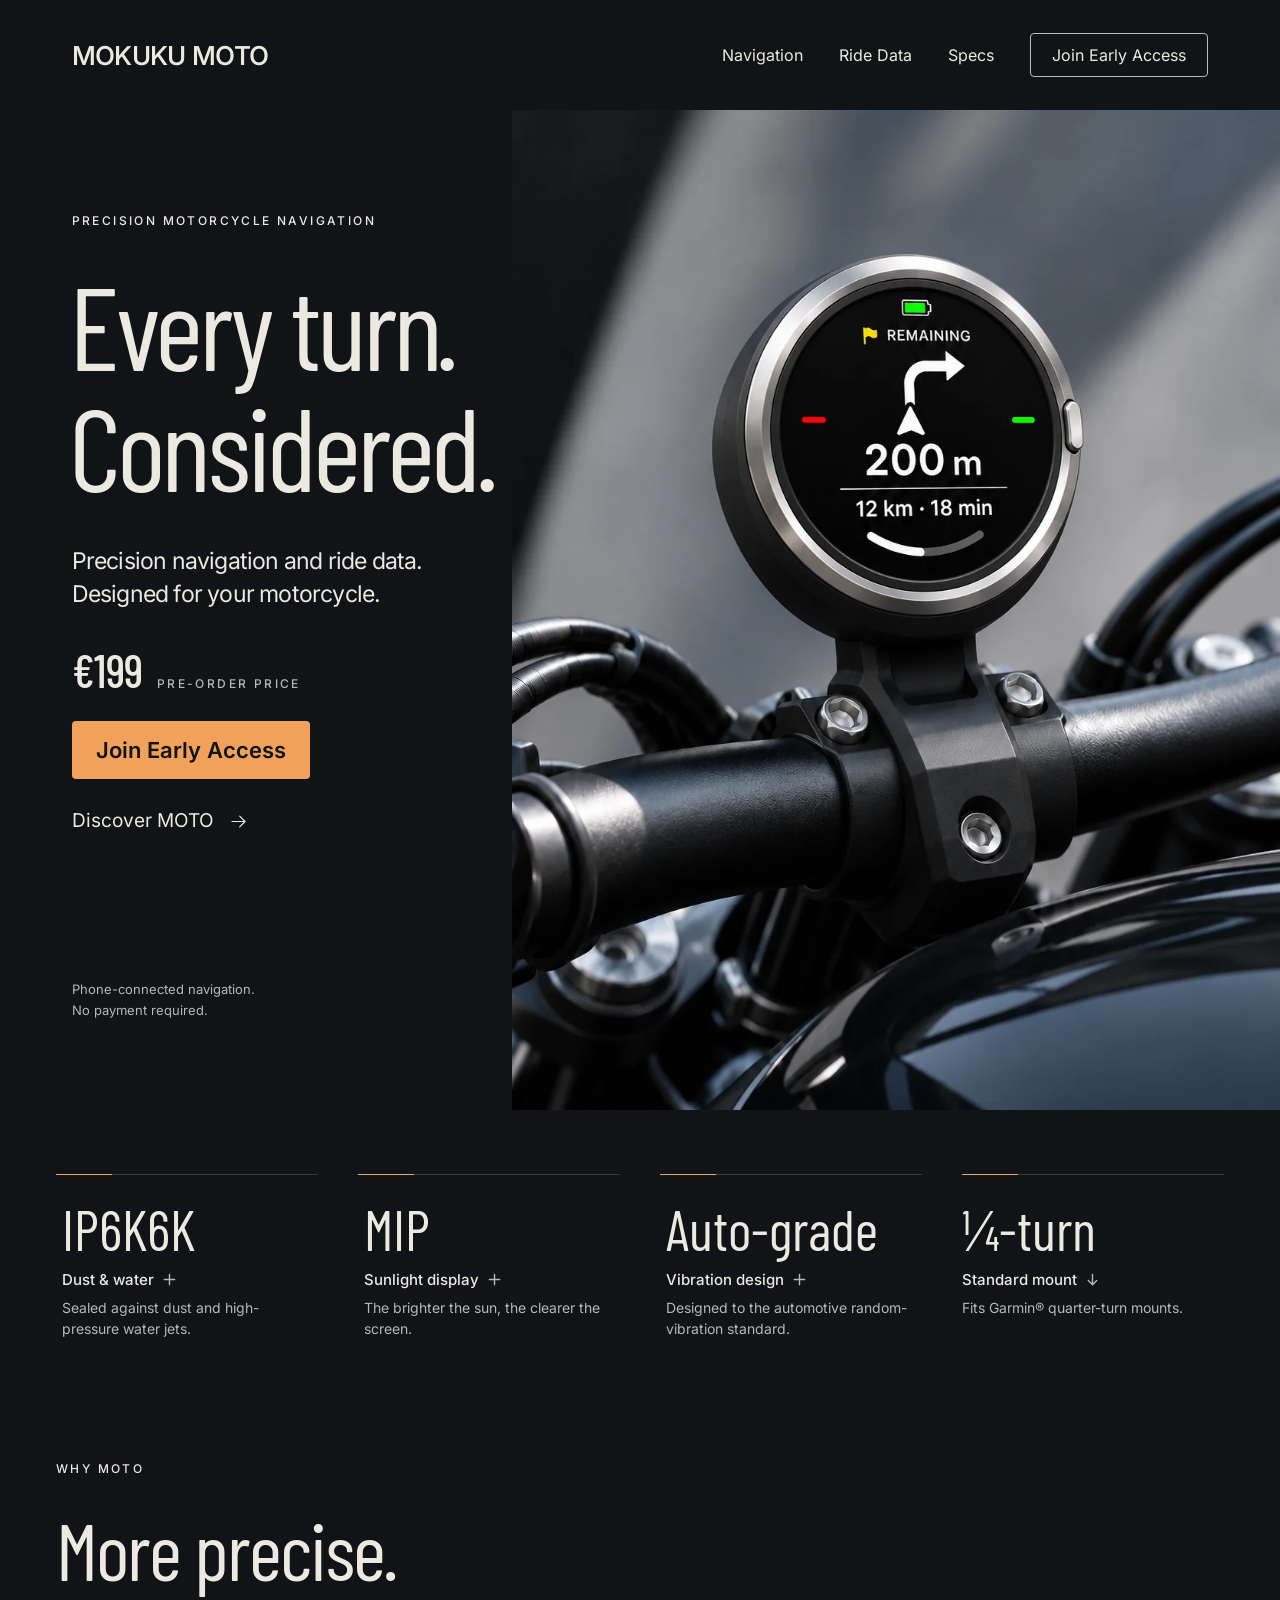
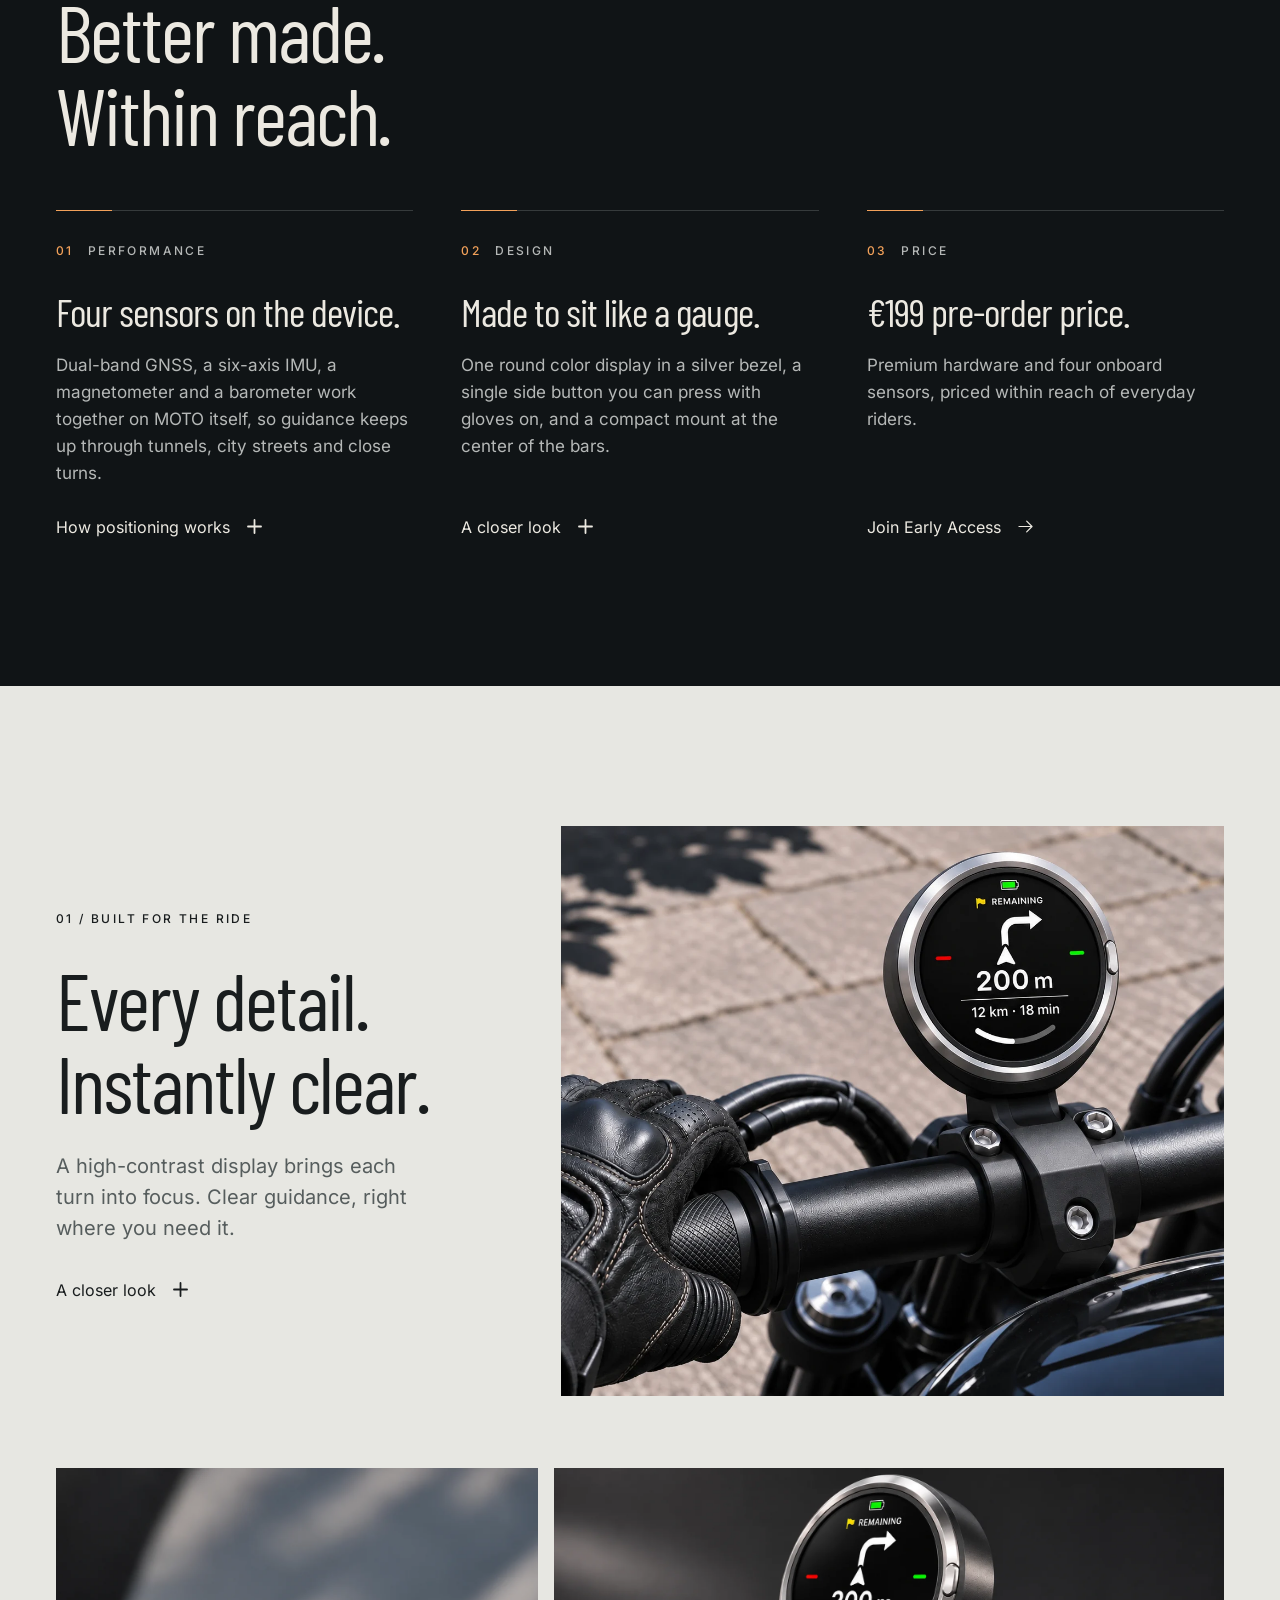
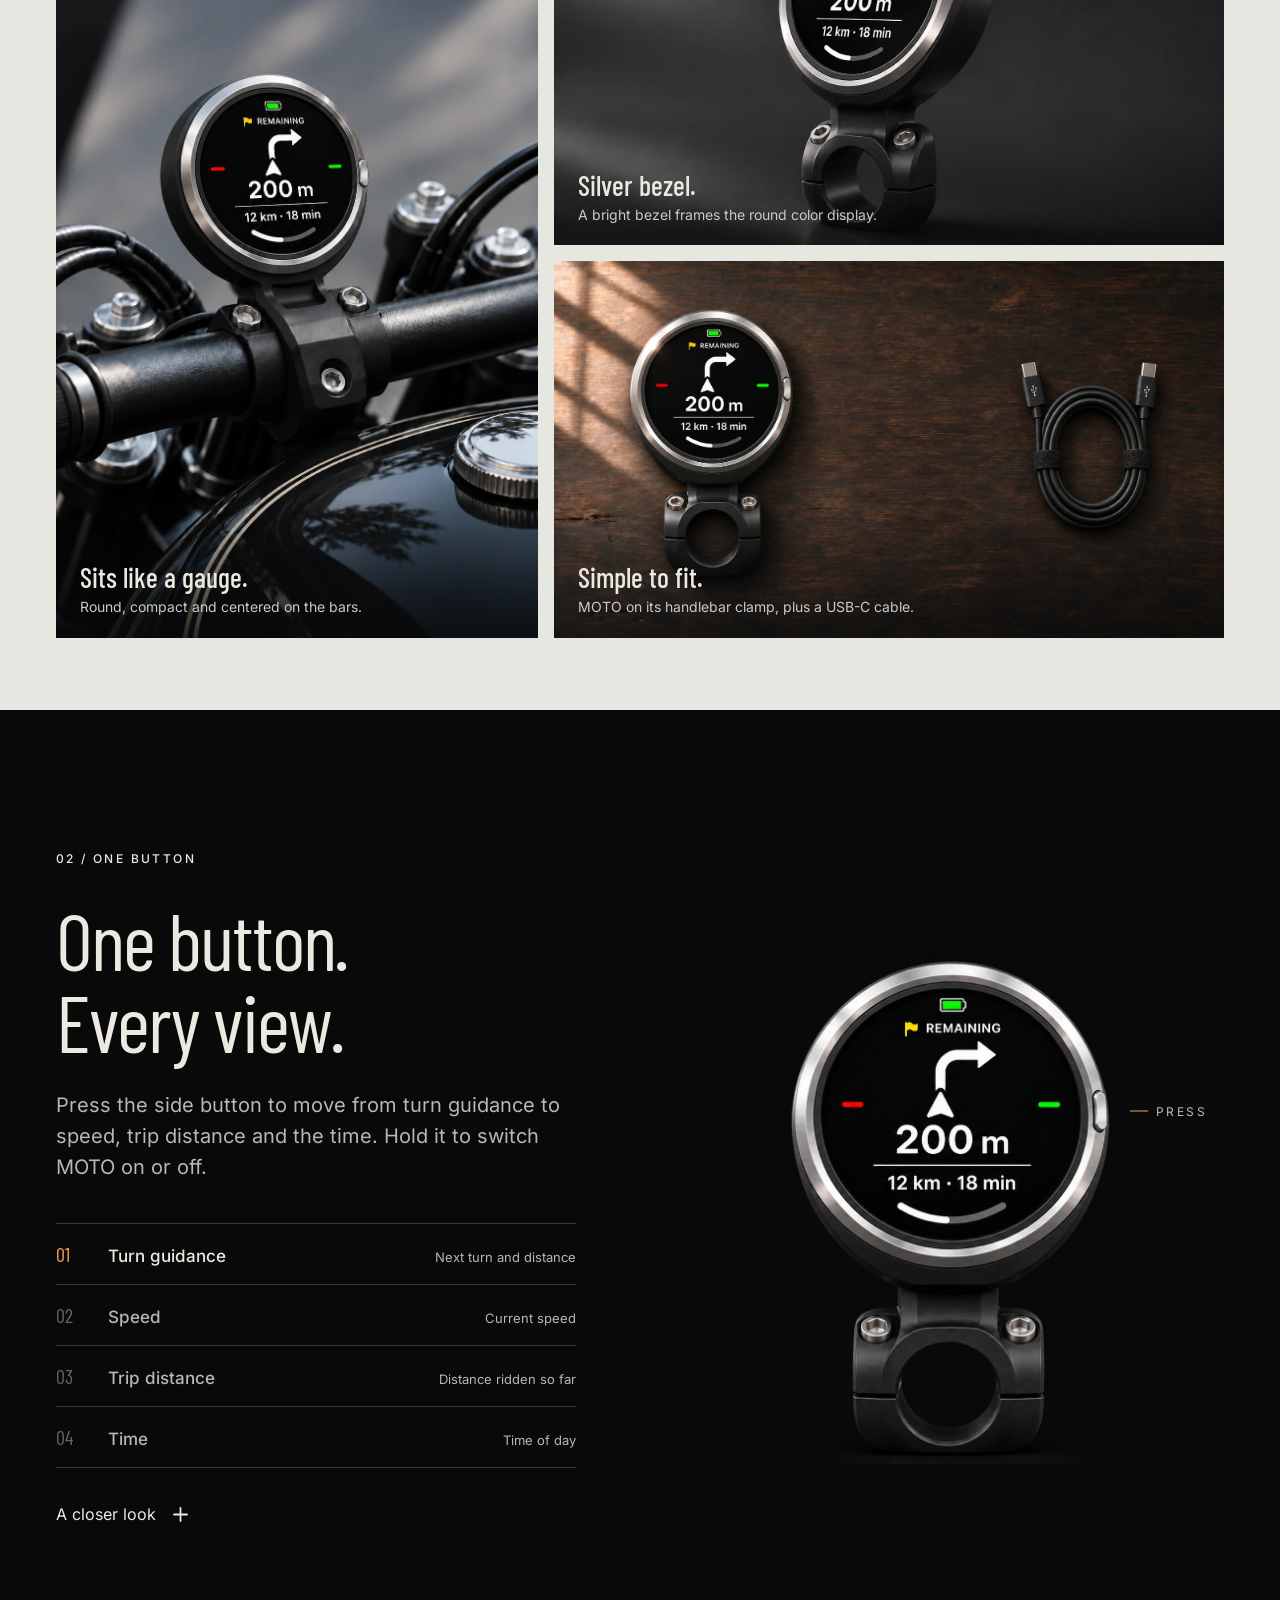
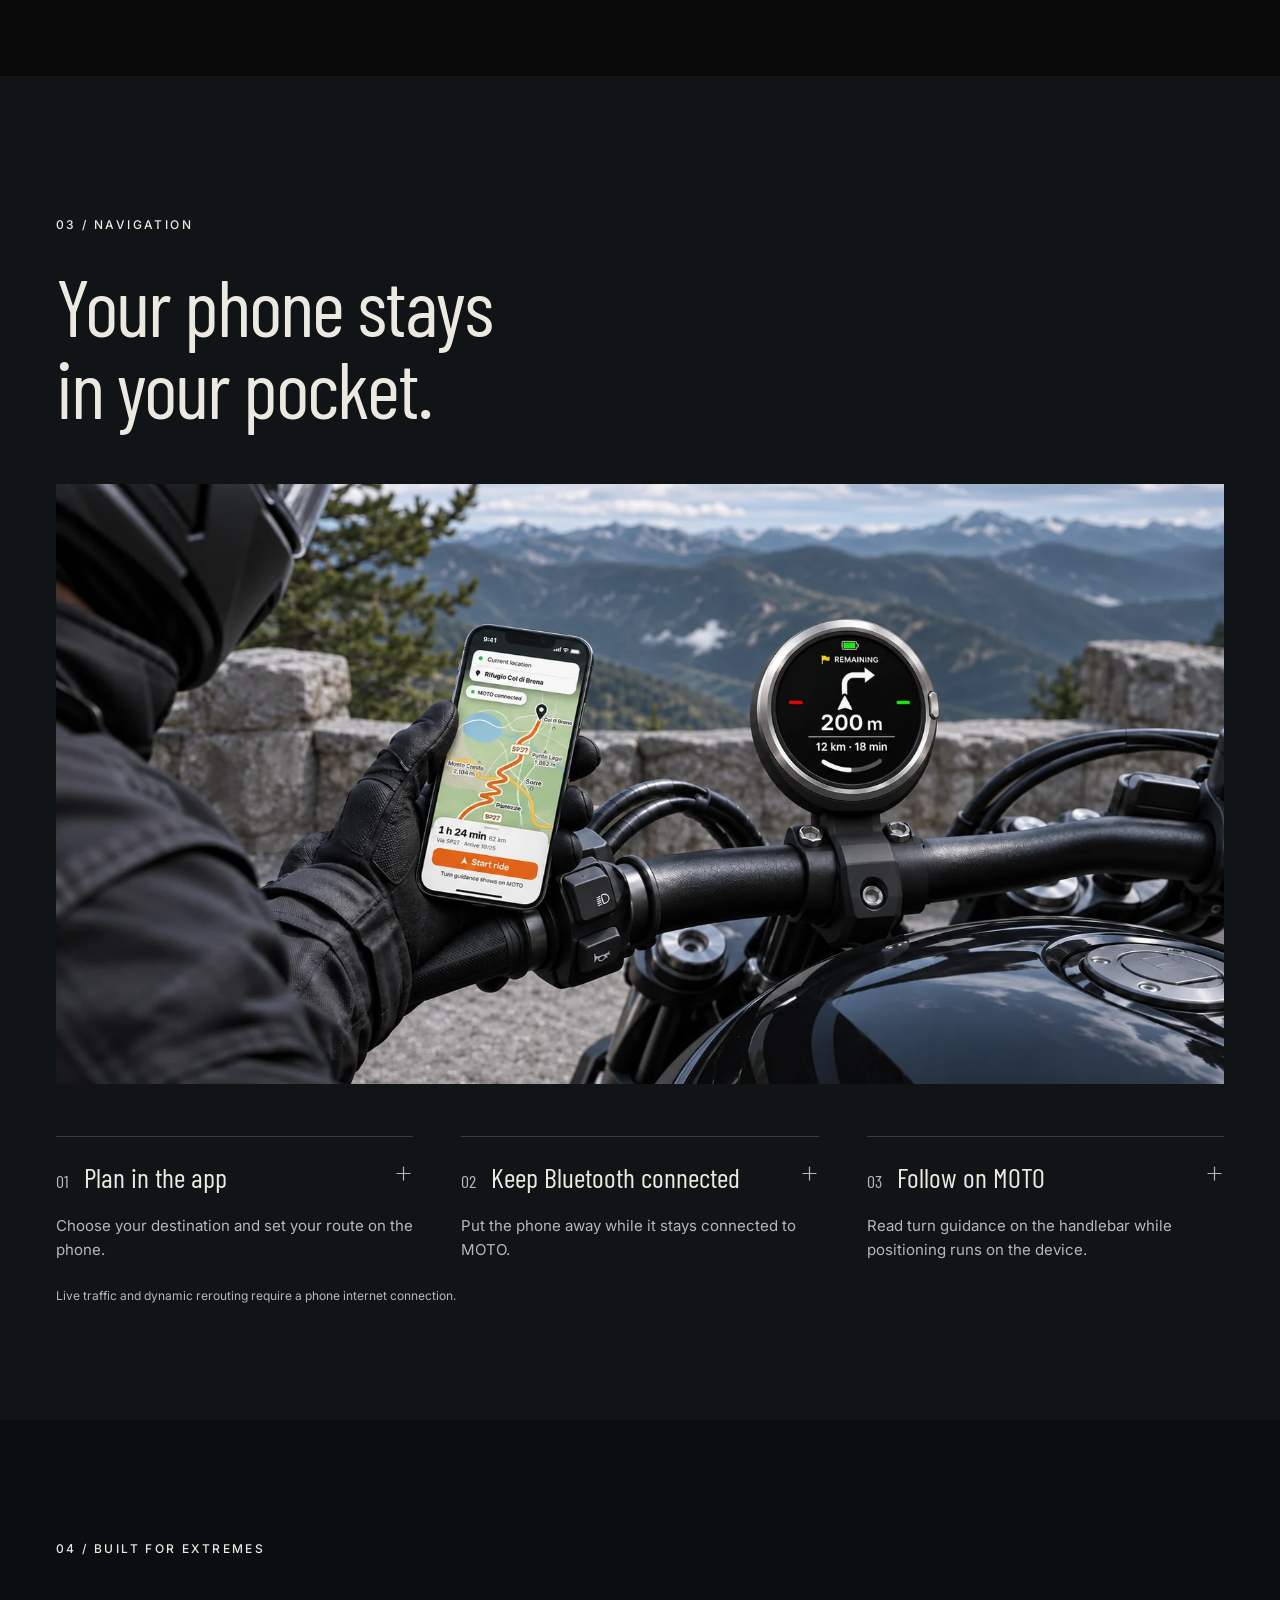
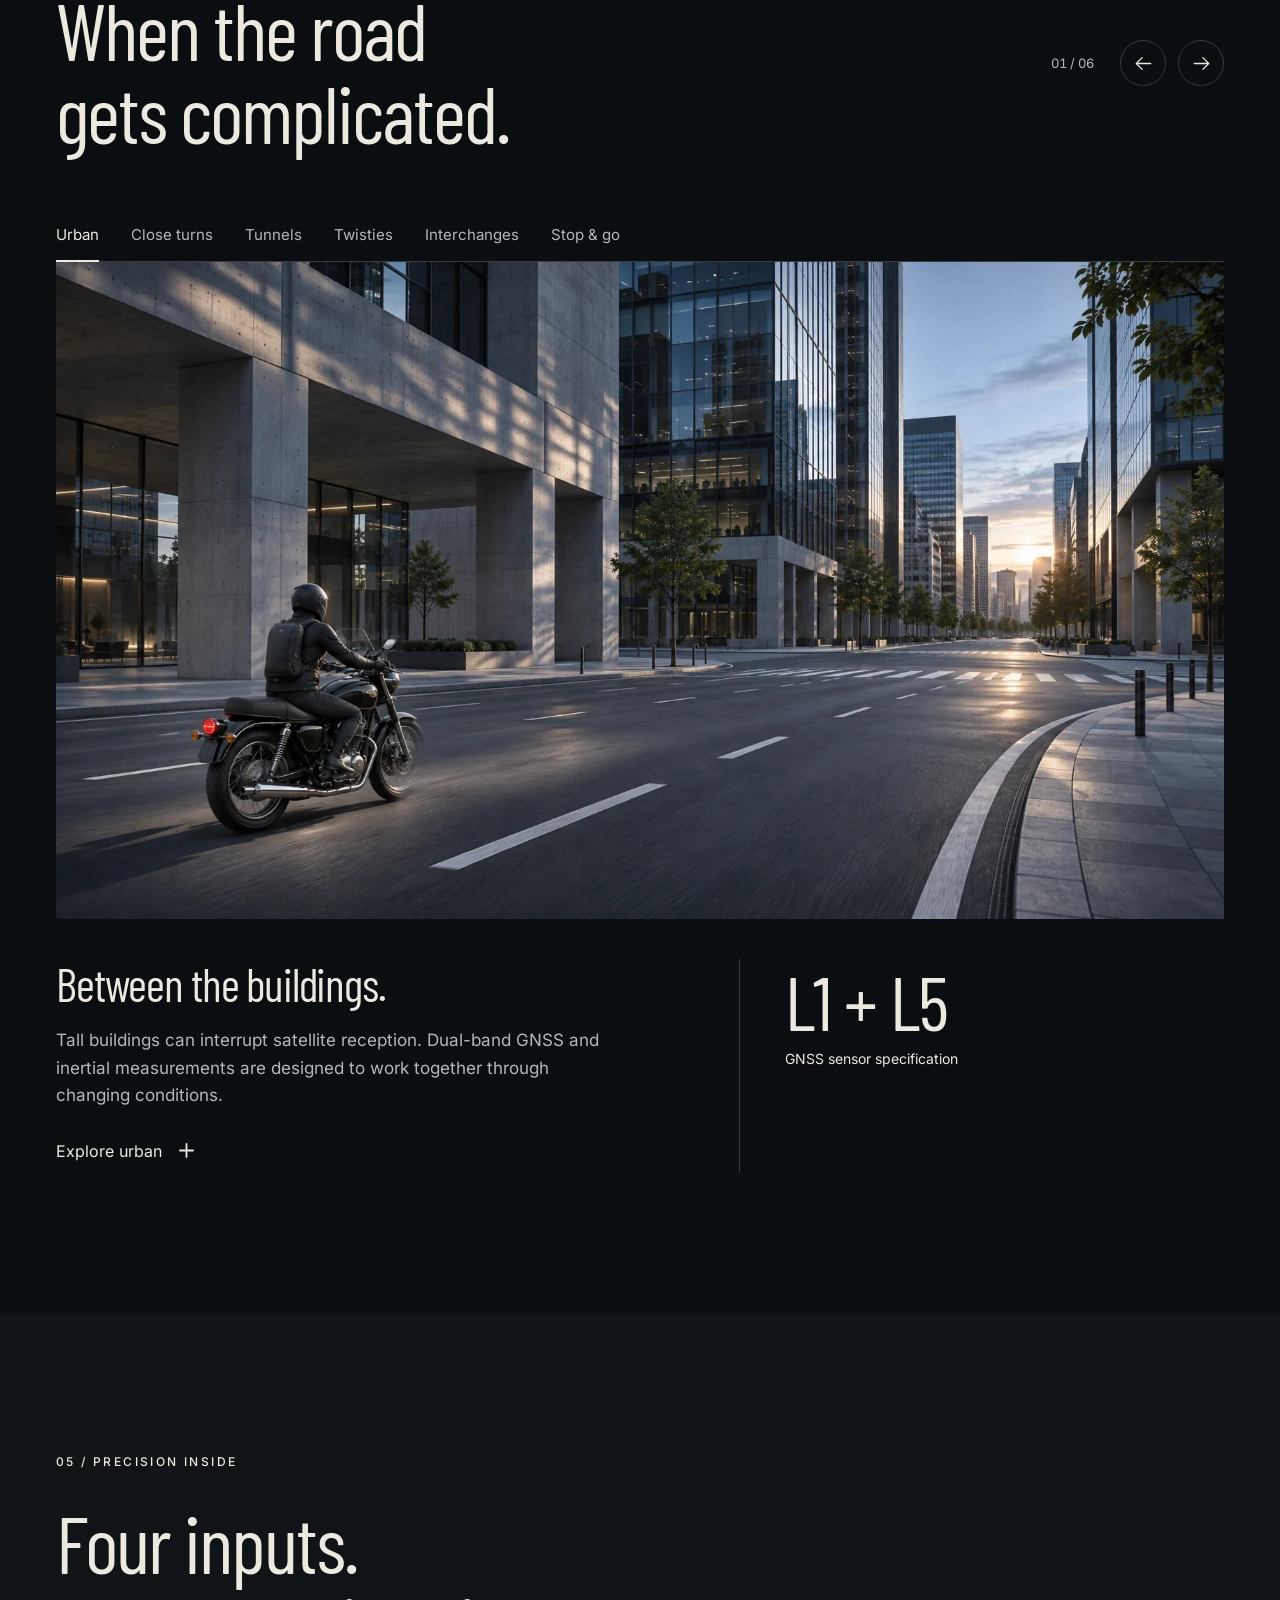
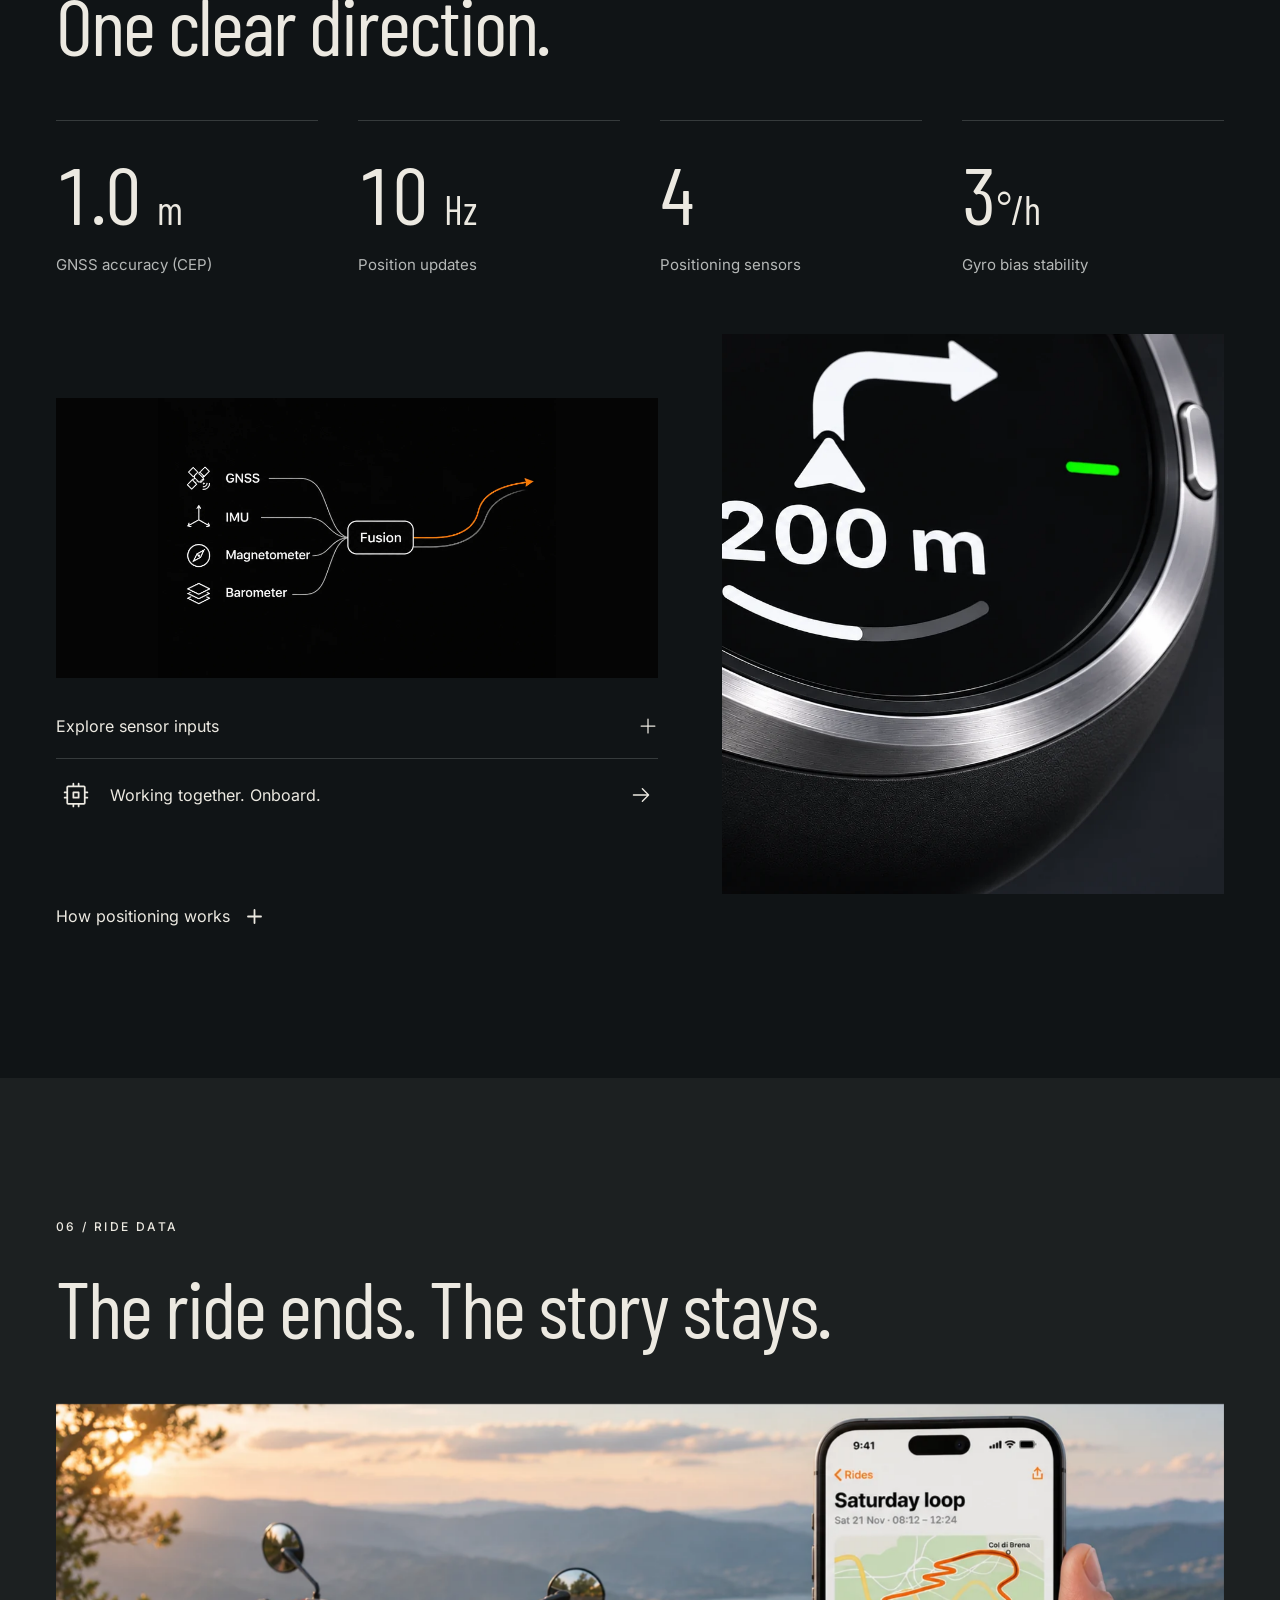
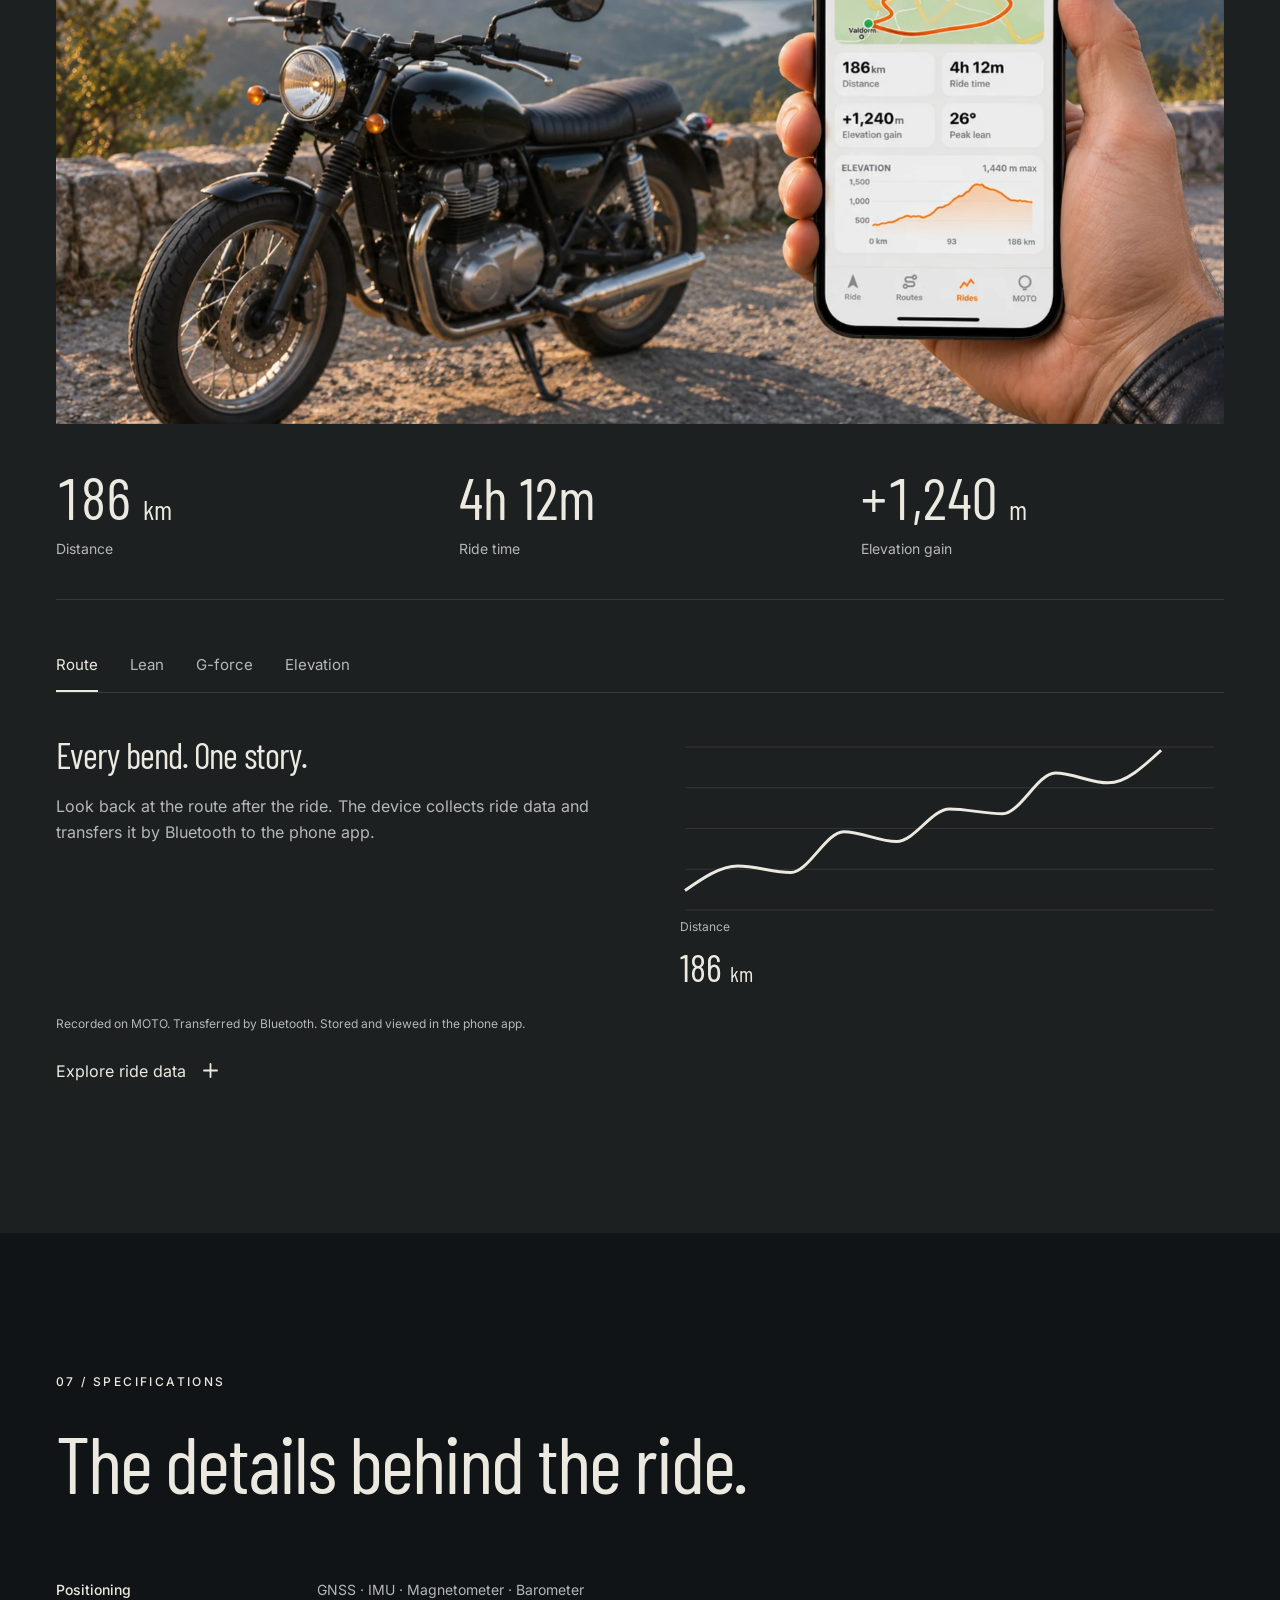
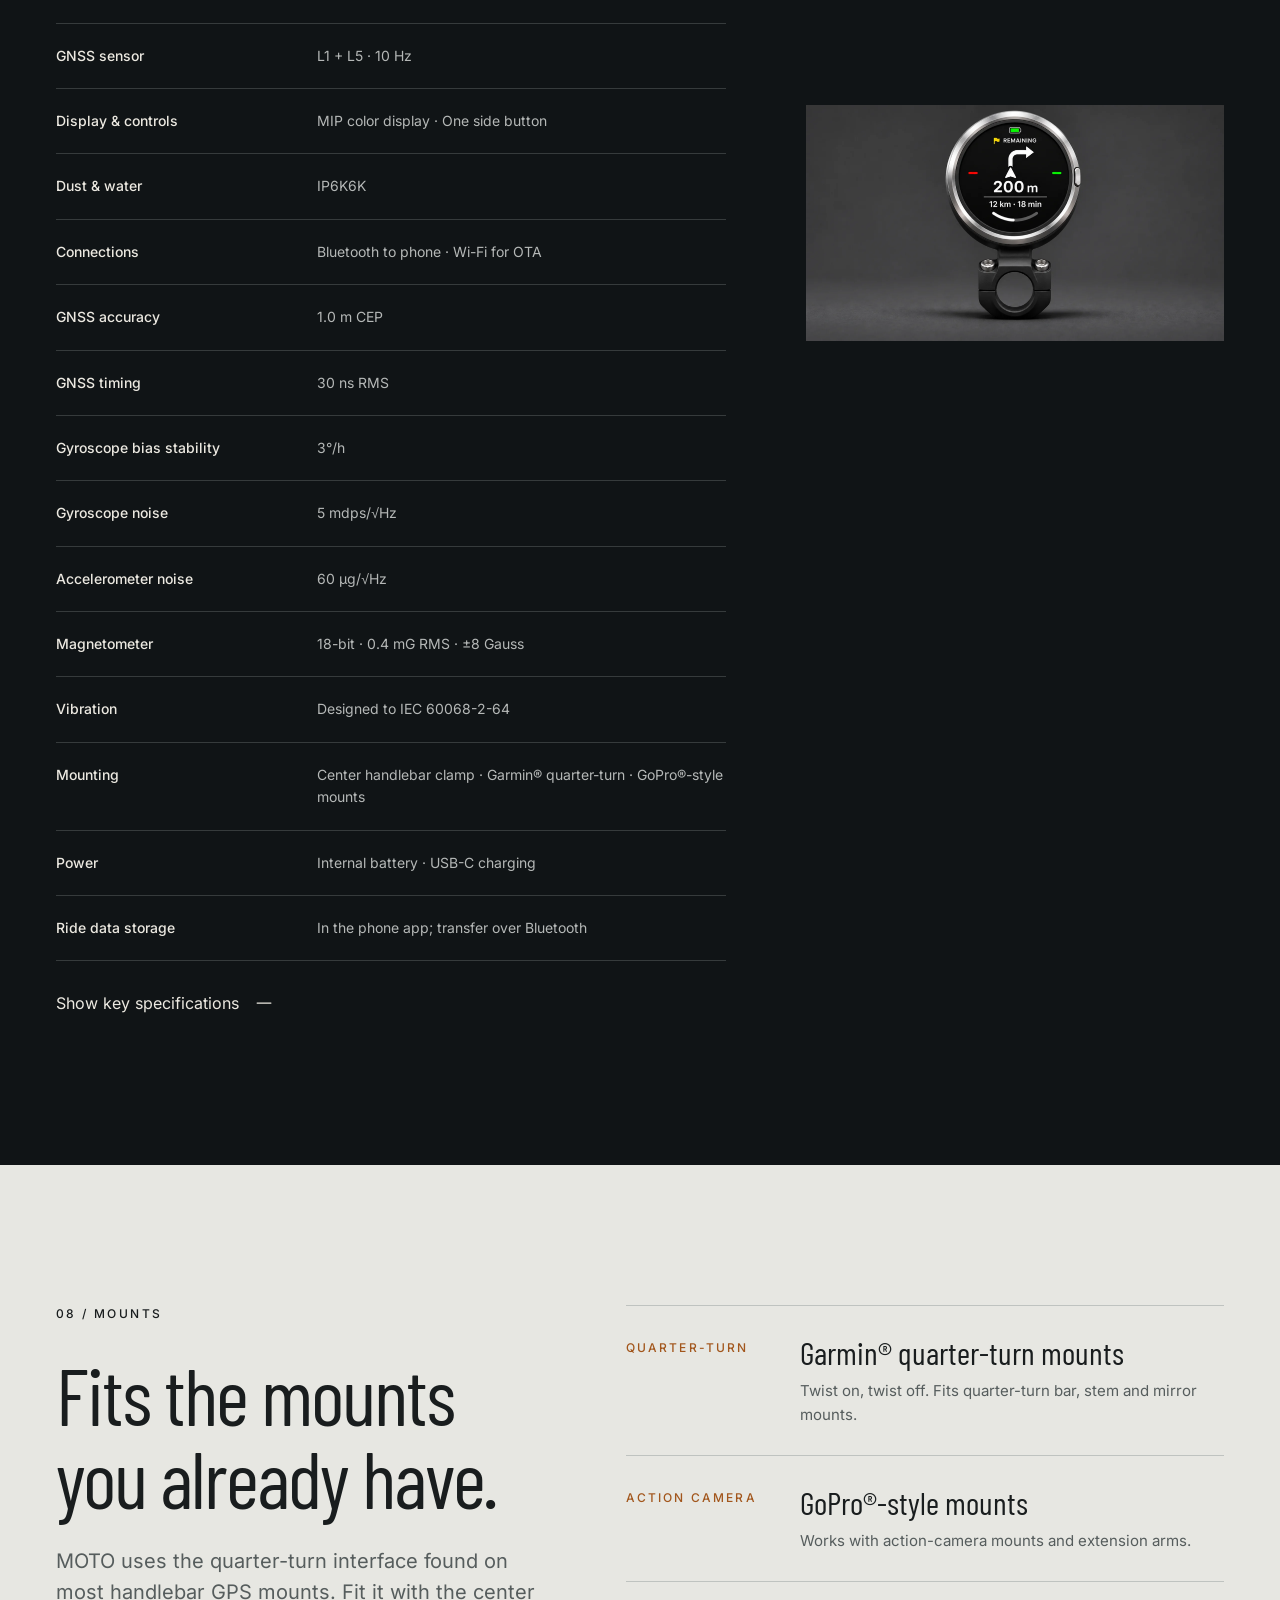
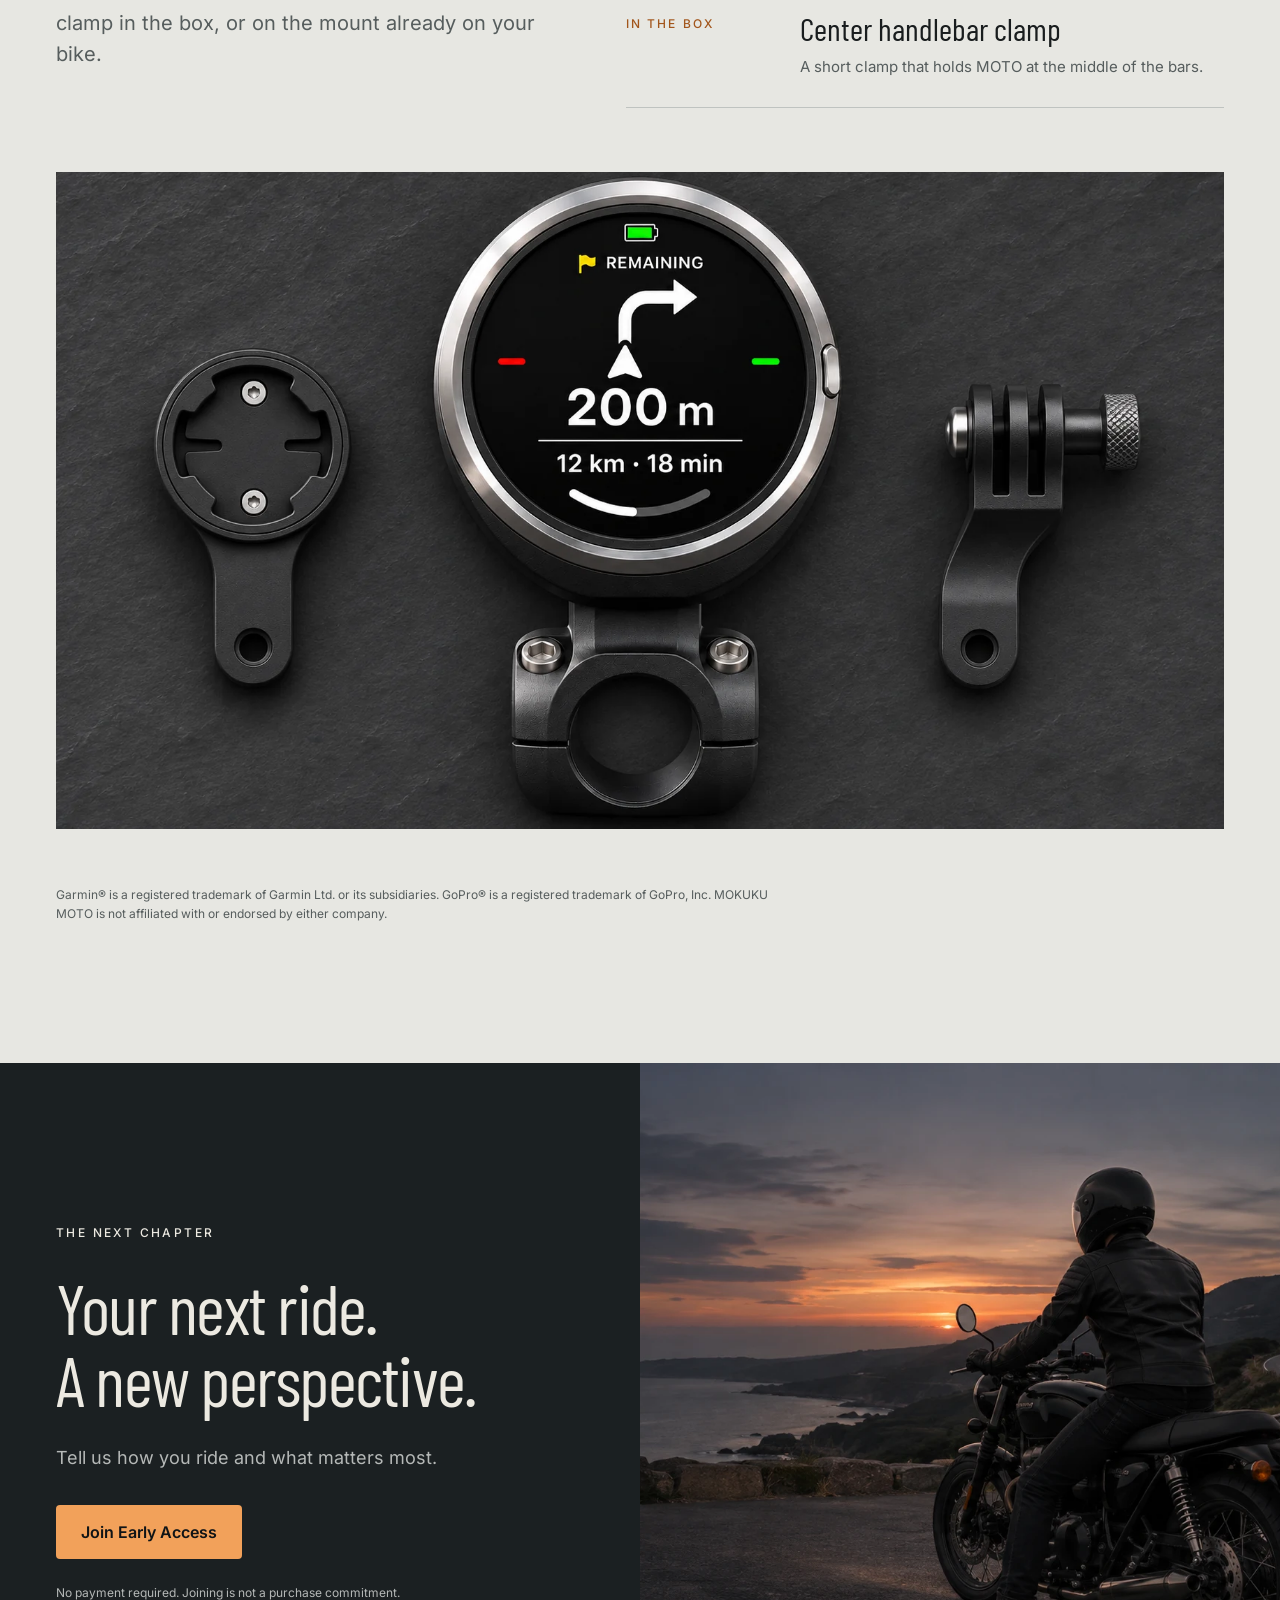
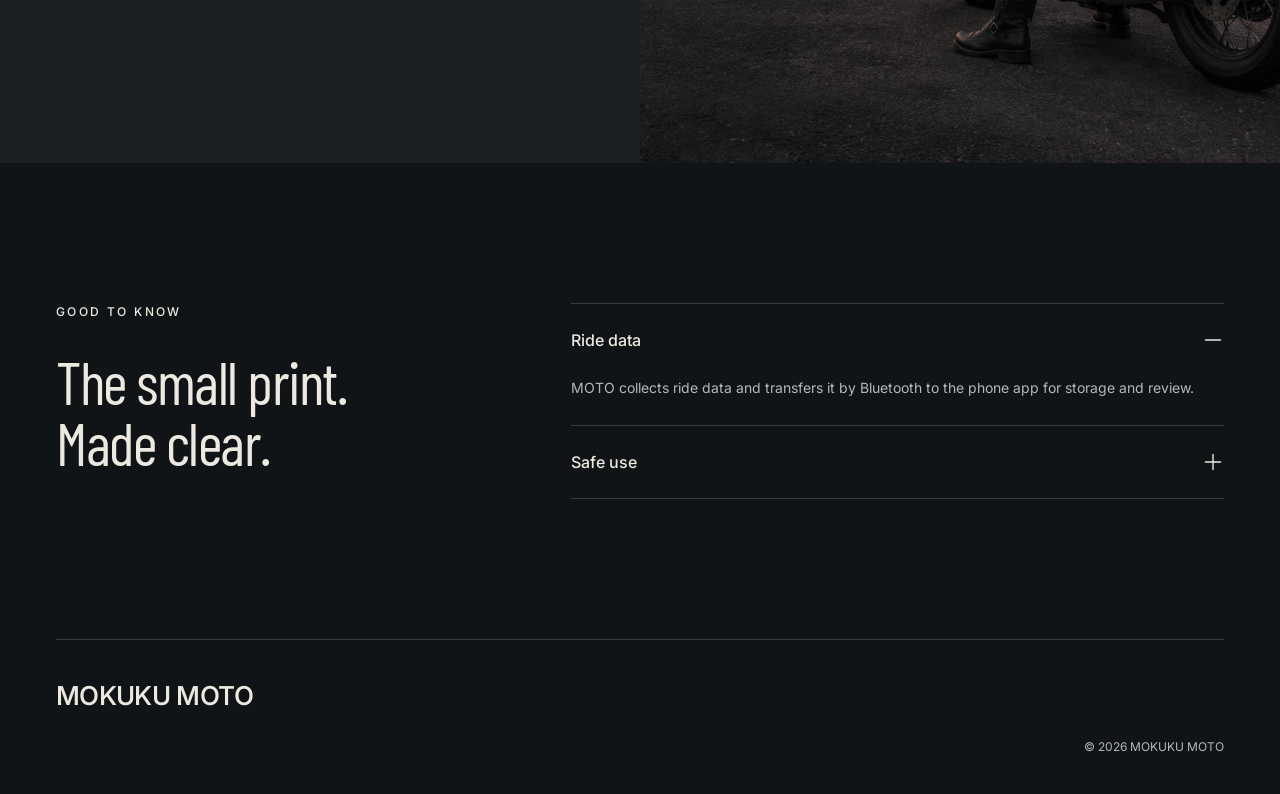
==== commit 52df5ef7: "Update direction B preview: new scenes, ride data images, survey Built for extremes: new Twisties, T" ====
--- a/atelier/index.html
+++ b/atelier/index.html
@@ -9,8 +9,8 @@
     <meta name="moto-preview-id" content="precision-atelier-v1" />
     <meta name="theme-color" content="#101416" />
     <link rel="icon" href="data:," />
-    <script type="module" crossorigin src="./assets/index-DSi-QMx_.js"></script>
-    <link rel="stylesheet" crossorigin href="./assets/index-ByLAlSca.css">
+    <script type="module" crossorigin src="./assets/index-YlE3ov2d.js"></script>
+    <link rel="stylesheet" crossorigin href="./assets/index-KbL5EoI3.css">
   </head>
   <body>
     <div id="root"></div>
--- a/atelier/assets/index-KbL5EoI3.css
+++ b/atelier/assets/index-KbL5EoI3.css
@@ -0,0 +1 @@
+@font-face{font-family:Inter Variable;font-style:normal;font-display:swap;font-weight:100 900;src:url(./inter-cyrillic-ext-wght-normal-BOeWTOD4.woff2) format("woff2-variations");unicode-range:U+0460-052F,U+1C80-1C8A,U+20B4,U+2DE0-2DFF,U+A640-A69F,U+FE2E-FE2F}@font-face{font-family:Inter Variable;font-style:normal;font-display:swap;font-weight:100 900;src:url(./inter-cyrillic-wght-normal-DqGufNeO.woff2) format("woff2-variations");unicode-range:U+0301,U+0400-045F,U+0490-0491,U+04B0-04B1,U+2116}@font-face{font-family:Inter Variable;font-style:normal;font-display:swap;font-weight:100 900;src:url(./inter-greek-ext-wght-normal-DlzME5K_.woff2) format("woff2-variations");unicode-range:U+1F00-1FFF}@font-face{font-family:Inter Variable;font-style:normal;font-display:swap;font-weight:100 900;src:url(./inter-greek-wght-normal-CkhJZR-_.woff2) format("woff2-variations");unicode-range:U+0370-0377,U+037A-037F,U+0384-038A,U+038C,U+038E-03A1,U+03A3-03FF}@font-face{font-family:Inter Variable;font-style:normal;font-display:swap;font-weight:100 900;src:url(./inter-vietnamese-wght-normal-CBcvBZtf.woff2) format("woff2-variations");unicode-range:U+0102-0103,U+0110-0111,U+0128-0129,U+0168-0169,U+01A0-01A1,U+01AF-01B0,U+0300-0301,U+0303-0304,U+0308-0309,U+0323,U+0329,U+1EA0-1EF9,U+20AB}@font-face{font-family:Inter Variable;font-style:normal;font-display:swap;font-weight:100 900;src:url(./inter-latin-ext-wght-normal-DO1Apj_S.woff2) format("woff2-variations");unicode-range:U+0100-02BA,U+02BD-02C5,U+02C7-02CC,U+02CE-02D7,U+02DD-02FF,U+0304,U+0308,U+0329,U+1D00-1DBF,U+1E00-1E9F,U+1EF2-1EFF,U+2020,U+20A0-20AB,U+20AD-20C0,U+2113,U+2C60-2C7F,U+A720-A7FF}@font-face{font-family:Inter Variable;font-style:normal;font-display:swap;font-weight:100 900;src:url(./inter-latin-wght-normal-Dx4kXJAl.woff2) format("woff2-variations");unicode-range:U+0000-00FF,U+0131,U+0152-0153,U+02BB-02BC,U+02C6,U+02DA,U+02DC,U+0304,U+0308,U+0329,U+2000-206F,U+20AC,U+2122,U+2191,U+2193,U+2212,U+2215,U+FEFF,U+FFFD}@font-face{font-family:Barlow Condensed;font-style:normal;font-display:swap;font-weight:500;src:url(./barlow-condensed-vietnamese-500-normal-DjeaNLFD.woff2) format("woff2"),url(./barlow-condensed-vietnamese-500-normal-CsrJDWc5.woff) format("woff");unicode-range:U+0102-0103,U+0110-0111,U+0128-0129,U+0168-0169,U+01A0-01A1,U+01AF-01B0,U+0300-0301,U+0303-0304,U+0308-0309,U+0323,U+0329,U+1EA0-1EF9,U+20AB}@font-face{font-family:Barlow Condensed;font-style:normal;font-display:swap;font-weight:500;src:url(./barlow-condensed-latin-ext-500-normal-yA5ONLQ9.woff2) format("woff2"),url(./barlow-condensed-latin-ext-500-normal-B1RE8WP7.woff) format("woff");unicode-range:U+0100-02BA,U+02BD-02C5,U+02C7-02CC,U+02CE-02D7,U+02DD-02FF,U+0304,U+0308,U+0329,U+1D00-1DBF,U+1E00-1E9F,U+1EF2-1EFF,U+2020,U+20A0-20AB,U+20AD-20C0,U+2113,U+2C60-2C7F,U+A720-A7FF}@font-face{font-family:Barlow Condensed;font-style:normal;font-display:swap;font-weight:500;src:url(./barlow-condensed-latin-500-normal-BgYH2mbd.woff2) format("woff2"),url(./barlow-condensed-latin-500-normal-HIEiP5Ov.woff) format("woff");unicode-range:U+0000-00FF,U+0131,U+0152-0153,U+02BB-02BC,U+02C6,U+02DA,U+02DC,U+0304,U+0308,U+0329,U+2000-206F,U+20AC,U+2122,U+2191,U+2193,U+2212,U+2215,U+FEFF,U+FFFD}@font-face{font-family:Barlow Condensed;font-style:normal;font-display:swap;font-weight:400;src:url(./barlow-condensed-vietnamese-400-normal-Dq9fsqrz.woff2) format("woff2"),url(./barlow-condensed-vietnamese-400-normal-BHpO_q_4.woff) format("woff");unicode-range:U+0102-0103,U+0110-0111,U+0128-0129,U+0168-0169,U+01A0-01A1,U+01AF-01B0,U+0300-0301,U+0303-0304,U+0308-0309,U+0323,U+0329,U+1EA0-1EF9,U+20AB}@font-face{font-family:Barlow Condensed;font-style:normal;font-display:swap;font-weight:400;src:url(./barlow-condensed-latin-ext-400-normal-DPMBkgfB.woff2) format("woff2"),url(./barlow-condensed-latin-ext-400-normal-DN7qpd_C.woff) format("woff");unicode-range:U+0100-02BA,U+02BD-02C5,U+02C7-02CC,U+02CE-02D7,U+02DD-02FF,U+0304,U+0308,U+0329,U+1D00-1DBF,U+1E00-1E9F,U+1EF2-1EFF,U+2020,U+20A0-20AB,U+20AD-20C0,U+2113,U+2C60-2C7F,U+A720-A7FF}@font-face{font-family:Barlow Condensed;font-style:normal;font-display:swap;font-weight:400;src:url(./barlow-condensed-latin-400-normal-Dc2u_eUW.woff2) format("woff2"),url(./barlow-condensed-latin-400-normal-BXL2z6Kg.woff) format("woff");unicode-range:U+0000-00FF,U+0131,U+0152-0153,U+02BB-02BC,U+02C6,U+02DA,U+02DC,U+0304,U+0308,U+0329,U+2000-206F,U+20AC,U+2122,U+2191,U+2193,U+2212,U+2215,U+FEFF,U+FFFD}.modal{background:#111;color:var(--fg);border:1px solid #44444a;padding:0;max-height:calc(100dvh - 48px);overflow:auto;overscroll-behavior:contain;border-radius:20px;width:580px;max-width:calc(100% - 40px)}.modal::backdrop{background:#000b;-webkit-backdrop-filter:blur(7px);backdrop-filter:blur(7px)}.modal-close{position:absolute;right:18px;top:17px;z-index:3;background:#111d}.drawer{width:640px;height:100dvh;max-height:100dvh;max-width:100%;margin:0 0 0 auto;border-radius:0;border-block:0;border-right:0}.detail-content{padding:64px 40px 40px}.detail-content h2{font-size:48px;margin-bottom:28px}.detail-content>img{height:310px;margin-bottom:28px}.detail-content p{font-size:17px;margin:14px 0}.detail-content .detail-benefit{font-size:23px;line-height:1.4;color:var(--fg)}.detail-content p.fine{font-size:14px}.detail-content .detail-metric{font-size:28px}.detail-content>.primary{margin-top:20px}.detail-content>.text-button{display:flex;width:100%;margin-top:15px}.survey{padding:42px 36px 28px}.survey .eyebrow{margin-bottom:28px}.step-counter{display:flex;justify-content:space-between;gap:15px;font-size:13px;color:var(--muted)}progress{-webkit-appearance:none;-moz-appearance:none;appearance:none;border:0;display:block;width:100%;height:5px;margin:12px 0 30px;border-radius:999px;overflow:hidden;background:#38383c}progress::-webkit-progress-bar{background:#38383c}progress::-webkit-progress-value{background:var(--orange)}progress::-moz-progress-bar{background:var(--orange)}.survey h2{font-size:34px;line-height:1.12;letter-spacing:-.04em;outline:0;margin-bottom:18px;text-wrap:initial}.survey .question-description{font-size:15px;color:var(--muted);margin-bottom:18px}.survey fieldset{border:0;padding:0;margin:24px 0 0;display:flex;flex-direction:column;gap:10px}.choice{display:flex;align-items:center;gap:14px;min-height:59px;border:1px solid #46464a;border-radius:10px;padding:15px;font-size:16px;line-height:1.4;cursor:pointer}.choice:hover{border-color:#888}.choice.selected{border-color:#c8c8ce;background:#242424}.choice input{width:20px;height:20px;accent-color:var(--orange);flex-shrink:0;margin:0}.choice>span{flex:1;min-width:0}.choice small{font-size:13px;color:var(--muted);display:block;margin-top:4px}.choice>svg{color:var(--orange)}.suggestion{margin-top:18px}.form-error{display:flex;gap:10px;color:#ff9c87;font-size:14px;line-height:1.5;margin-top:20px}.form-error:empty{margin-top:0}.form-error svg{margin-top:2px}.continue{width:100%;margin-top:24px}.survey-navigation{display:flex;justify-content:space-between;margin-top:12px}.survey-navigation .text-button{font-size:14px}.contact-fields{display:flex;flex-direction:column;gap:22px;margin-top:28px}.contact-fields label{font-size:15px;display:flex;flex-direction:column;gap:10px}.contact-fields label>.muted{display:inline}.contact-fields input{height:52px;background:#080808;border:1px solid #66666d;border-radius:9px;padding:0 14px;color:var(--fg);width:100%;font-size:16px}.contact-fields input[aria-invalid=true]{border-color:#ff9c87}.contact-fields .text-button{align-self:flex-start;font-size:14px}.notice{padding:12px;background:#222;color:var(--muted);font-size:14px;border-radius:8px;margin-bottom:20px}.survey-success{padding:74px 40px 44px}.survey-success>svg{color:var(--orange);margin-bottom:28px}.survey-success h2{font-size:38px;outline:0;margin-bottom:24px}.survey-success p:not(.eyebrow){font-size:17px;color:var(--muted);margin-bottom:24px}.survey-success .primary{margin-top:12px}.survey .survey-intro{font-size:15px;line-height:1.55;color:var(--muted);margin:-6px 0 26px;padding-bottom:22px;border-bottom:1px solid #2e2e32}.survey .question-hint{font-size:13px;letter-spacing:.02em;color:var(--muted);margin:-6px 0 10px}.survey .question-hint+.question-description{margin-top:4px}.survey-field{display:flex;flex-direction:column;gap:10px;margin-top:18px;font-size:15px;line-height:1.45}.survey-field .muted{display:inline}.survey-field input,.survey-field textarea{width:100%;background:#080808;border:1px solid #66666d;border-radius:9px;color:var(--fg);font:inherit;font-size:16px}.survey-field input{height:52px;padding:0 14px}.survey-field textarea{min-height:140px;padding:14px;resize:vertical;line-height:1.5}.survey-field input:focus-visible,.survey-field textarea:focus-visible{outline:2px solid var(--orange);outline-offset:1px}:root{font-family:Inter Variable,sans-serif;color:#ece9e1;background:#101416;font-synthesis:none;--bg: #101416;--panel: #191d1e;--fg: #ece9e1;--muted: #b5b8b7;--orange: #f2a15a;--line: #363b3c;--ease: cubic-bezier(.165, .84, .44, 1);color-scheme:dark}*{box-sizing:border-box}html{scroll-behavior:smooth;scroll-padding-top:90px}body{margin:0;min-width:320px}button,input{font:inherit}button,a,input,summary{touch-action:manipulation;-webkit-tap-highlight-color:transparent}button{color:inherit;cursor:pointer;border:0;background:none}a{color:inherit;text-decoration:none}button:disabled{opacity:.45;cursor:not-allowed}button:focus-visible,a:focus-visible,input:focus-visible,summary:focus-visible{outline:2px solid var(--orange);outline-offset:5px}h1,h2,h3,p,figure{margin:0}h1,h2,h3{font-family:Barlow Condensed,sans-serif;font-weight:500;letter-spacing:-.025em}h1{font-size:clamp(78px,9.6vw,138px);line-height:1.02}h2{font-size:clamp(56px,6.3vw,88px);line-height:1.02}h3{font-size:38px;line-height:1.1}p{line-height:1.6}img{display:block;width:100%;max-width:100%;object-fit:cover}figure{position:relative}svg{flex-shrink:0}.container{width:calc(100% - 112px);max-width:1328px;margin-inline:auto}.section{padding-block:140px}.eyebrow,.hero-category{font-size:12px;letter-spacing:.2em;text-transform:uppercase;font-weight:500;line-height:1.5;margin-bottom:30px}.fine{font-size:12px;line-height:1.6;color:var(--muted)}.muted{color:var(--muted)}.primary{display:inline-flex;align-items:center;justify-content:center;gap:14px;padding:17px 25px;min-height:52px;border-radius:4px;background:var(--orange);color:#101416;font-weight:600;font-size:16px;transition:background .2s var(--ease),transform .2s var(--ease)}.primary:hover{background:#ffb575;transform:translateY(-1px)}.text-button{display:inline-flex;gap:15px;align-items:center;min-height:44px;padding:8px 0;font-size:16px;line-height:1.4;text-align:left}.text-button:hover{text-decoration:underline;text-underline-offset:6px}.icon-button{display:inline-flex;justify-content:center;align-items:center;width:46px;height:46px;min-width:46px;border:1px solid var(--line);border-radius:50%;transition:background .2s}.icon-button:hover{background:#ffffff12}.section-heading{margin-bottom:55px}.section-description{font-size:20px;line-height:1.55;color:var(--muted);max-width:540px;margin-top:28px}.disclosure{margin-top:24px}.mobile-break{display:none}.sr-only{position:absolute;width:1px;height:1px;padding:0;margin:-1px;overflow:hidden;clip:rect(0,0,0,0);white-space:nowrap;border:0}.skip-link{position:fixed;left:20px;top:-80px;background:var(--orange);color:#101416;padding:16px;z-index:100}.skip-link:focus{top:10px}.site-header{height:clamp(76px,9vw,110px);padding-inline:5.6%;display:flex;align-items:center;justify-content:space-between;background:var(--bg);position:sticky;top:0;z-index:10}.wordmark{font-size:24px;font-weight:600;letter-spacing:-.04em;white-space:nowrap}.site-nav{display:flex;align-items:center;gap:36px;font-size:14px}.site-nav>a{padding-block:12px}.site-nav>a:hover{color:var(--orange)}.nav-cta{border:1px solid #b9bdbb;border-radius:4px;min-height:44px;padding:10px 21px;font-size:14px}.nav-cta:hover{background:var(--fg);color:var(--bg)}.menu-toggle{display:none}.hero{display:grid;grid-template-columns:40% 60%;min-height:680px;height:clamp(680px,80vw,1000px)}.hero-copy{padding:8vw 22px 7vw 14%;display:flex;flex-direction:column;align-items:flex-start;min-width:0}.hero-category{margin-bottom:34px;white-space:nowrap}.hero h1{margin-left:-3px;white-space:nowrap}.hero-description{font-size:clamp(17px,2.05vw,23px);line-height:1.45;margin-top:40px;letter-spacing:-.035em}.hero-actions{display:flex;flex-direction:column;gap:20px;margin-top:48px;align-items:flex-start}.hero-actions .primary{font-size:18px;padding:17px 25px}.hero-footnote{margin-top:auto;padding-top:40px}.hero-image{height:100%;overflow:hidden}.hero-image img{height:100%;object-position:50% 24%}.road-intro{position:relative}.road-intro figure{height:clamp(380px,48vw,640px)}.road-intro img{height:100%;object-position:center 53%}.road-intro h2{position:absolute;left:5.6%;bottom:56px;font-size:clamp(48px,5vw,74px);line-height:1.02;text-shadow:0 2px 25px #0009}.connection-strip{padding-block:60px 72px}.connection-strip>div{display:grid;grid-template-columns:1fr 1fr;gap:40px}.connection-strip h3+h3{border-left:1px solid #9b9e9d;padding-left:40px}.connection-strip p{margin-top:22px;font-size:18px;color:var(--muted)}.hardware{background:#e7e7e2;color:#191d1e;--muted: #565d5d;--line: #bfc3c0;color-scheme:light;padding-bottom:72px}.hardware-layout{display:grid;grid-template-columns:.85fr 1.3fr;gap:72px;align-items:center}.hardware-layout .section-heading{margin-bottom:0}.hardware-layout .section-description{max-width:360px}.hardware-layout .text-button{margin-top:24px}.hardware-layout figure{height:570px}.hardware-layout img{height:100%}.hardware-benefits{display:grid;grid-template-columns:repeat(3,1fr);margin-top:64px;gap:40px}.hardware-benefits button{display:flex;gap:16px;align-items:center;text-align:left;border-top:1px solid var(--line);padding:28px 0;font-size:17px;line-height:1.4}.hardware-benefits button>svg{margin-left:auto}.item-index{font-family:Barlow Condensed,sans-serif;font-size:20px;color:#666}.navigation{padding-bottom:115px}.navigation .section-heading{max-width:650px}.navigation-picture{height:600px}.navigation-picture img{height:100%;object-position:center}.steps{display:grid;grid-template-columns:repeat(3,1fr);gap:48px;margin-top:52px}.step{text-align:left;padding:24px 0 0;border-top:1px solid var(--line);display:flex;flex-direction:column;gap:20px;position:relative;line-height:1.6;color:var(--muted);font-size:15px}.step-title{display:block;font-family:Barlow Condensed,sans-serif;font-size:28px;color:var(--fg);line-height:1.2;padding-right:20px}.step-title .muted{margin-right:9px;font-size:18px}.step>svg{position:absolute;right:0;top:27px}.step:hover .step-title{color:var(--orange)}.extremes{background:#0a0e10;padding-top:120px}.extremes .container{position:relative}.extremes .section-heading{max-width:720px}.scene-controls{display:flex;align-items:center;gap:26px;position:absolute;right:0;top:100px}.scene-controls>span{font-size:13px;color:var(--muted);font-variant-numeric:tabular-nums}.scene-controls>div{display:flex;gap:12px}.scenario-tabs{display:flex;gap:32px;border-bottom:1px solid var(--line);flex-wrap:wrap}.scenario-tabs button{color:var(--muted);font-size:15px;padding:17px 0;position:relative;min-height:48px}.scenario-tabs button[aria-selected=true]{color:var(--fg)}.scenario-tabs button[aria-selected=true]:after{content:"";position:absolute;left:0;right:0;bottom:-1px;height:2px;background:var(--fg)}.more-button{font-size:13px;margin:12px 0 20px;color:var(--muted)}.scene-image{aspect-ratio:16 / 9;overflow:hidden}.scene-image img{height:100%;animation:scene-in .4s var(--ease)}.scene-story{display:grid;grid-template-columns:1.2fr 1fr;gap:100px;padding-top:40px}.scene-story h3{font-size:46px;margin-bottom:18px}.scene-story p:not(.fine){font-size:17px;color:var(--muted);max-width:550px}.scene-story .text-button{margin-top:20px}.scene-metric{border-left:1px solid var(--line);padding-left:45px;display:flex;flex-direction:column;align-items:flex-start}.scene-metric strong{font-family:Barlow Condensed,sans-serif;font-weight:400;font-size:76px;line-height:1.1;letter-spacing:-.02em}.scene-metric>span{font-size:14px;margin-top:8px}.scene-metric .fine{margin-top:20px;max-width:390px}.simulation{margin-top:44px;border-top:1px solid var(--line);border-bottom:1px solid var(--line)}.simulation summary,.sensor-explorer summary{cursor:pointer;list-style:none;display:flex;align-items:center;justify-content:space-between;min-height:64px;font-size:16px;gap:20px}.simulation-body{padding:16px 0 32px;max-width:740px}.simulation-controls{display:flex;align-items:center;gap:16px;margin:20px 0}.simulation-controls input{flex:1;min-width:0;accent-color:var(--fg)}.precision-numbers{display:grid;grid-template-columns:repeat(3,1fr);gap:40px;margin:20px 0}.precision-numbers>div{border-top:1px solid var(--line);padding-top:24px}.precision-numbers strong{font-family:Barlow Condensed,sans-serif;font-weight:400;font-size:80px;line-height:1.2;display:block}.precision-numbers small{font-size:40px}.precision-numbers span{display:block;margin-top:14px;color:var(--muted);font-size:15px}.precision-layout{margin-top:60px;display:grid;grid-template-columns:1.2fr 1fr;gap:64px;align-items:center}.fusion-diagram{width:100%;height:280px;object-fit:contain;background:#050505}.precision-layout>figure{height:560px;overflow:hidden}.precision-layout>figure img{height:100%;object-position:85% 50%}.sensor-explorer{border-bottom:1px solid var(--line);margin-top:16px}.sensor-explorer button{display:flex;width:100%;gap:20px;padding:20px 0;align-items:center;text-align:left;border-top:1px solid var(--line)}.sensor-explorer button>span{flex:1}.sensor-explorer strong{display:block;font-size:17px;font-weight:500}.sensor-explorer small{display:block;font-size:13px;color:var(--muted);margin-top:6px}.fusion-link{display:flex;gap:20px;align-items:center;min-height:72px;width:100%;text-align:left;font-size:16px}.fusion-link>span{flex:1}.sensor-list button:hover{color:var(--orange)}.ride-data{background:#1c2021}.ride-photo{height:620px}.ride-photo img{height:100%;object-position:center}.ride-stats{display:grid;grid-template-columns:repeat(3,1fr);gap:40px;padding:42px 0;border-bottom:1px solid var(--line)}.ride-stats>div{display:flex;flex-direction:column;gap:10px}.ride-stats strong{font-family:Barlow Condensed,sans-serif;font-size:58px;font-weight:400;line-height:1.1}.ride-stats small{font-size:28px}.ride-stats span{font-size:14px;color:var(--muted)}.ride-tabs{display:flex;gap:32px;margin-top:40px;border-bottom:1px solid var(--line)}.ride-tabs button{min-height:52px;font-size:15px;color:var(--muted);border-bottom:2px solid transparent;padding-inline:0}.ride-tabs button[aria-selected=true]{color:var(--fg);border-color:var(--fg)}.ride-view{display:grid;grid-template-columns:1fr 1fr;gap:80px;padding-top:42px}.ride-view h3{font-size:36px;margin-bottom:20px}.ride-view p{font-size:16px;color:var(--muted)}.ride-view p.fine{font-size:12px;margin-top:24px}.chart-panel{min-width:0}.chart-panel>strong{display:block;font-family:Barlow Condensed,sans-serif;font-weight:400;font-size:38px;margin-top:8px}.chart-panel small{font-size:22px}.ride-chart{height:180px;min-width:0}.ride-data>.container>.text-button{margin-top:16px}.together{position:relative;background:#151a1b;padding:100px 0 0}.together>.container{display:grid;grid-template-columns:1.1fr 1fr;gap:16px 60px;padding-bottom:65px}.together .eyebrow{grid-column:1/-1;margin-bottom:10px}.together h2{grid-row:2/6}.together p:not(.eyebrow){font-size:18px;color:var(--muted)}.together p.fine{font-size:13px}.together .text-button{justify-self:start}.together figure{height:580px;overflow:hidden}.together img{height:100%;object-position:center 58%}.specs-layout{display:grid;grid-template-columns:1.6fr 1fr;gap:80px;align-items:start}.specs dl{margin:0}.specs dl>div{display:grid;grid-template-columns:.8fr 1.4fr;gap:28px;padding:21px 0;border-bottom:1px solid var(--line);font-size:14px;line-height:1.6}.specs dt{font-weight:500}.specs dd{margin:0;color:var(--muted)}.specs-layout figure{height:530px;position:sticky;top:70px;overflow:hidden}.specs-layout img{height:100%;object-fit:contain}.specs .text-button{margin-top:20px}.early-access{display:grid;grid-template-columns:1fr 1fr;background:#1b2022}.early-access>.container{width:auto;margin:0;padding:100px 56px;align-self:center}.early-access h2{font-size:clamp(52px,5.5vw,78px);margin-bottom:28px}.early-access .container>p:not(.eyebrow):not(.fine){font-size:18px;color:var(--muted)}.early-access .primary{margin-top:32px}.early-access figure{height:700px}.early-access img{height:100%;object-position:77% center}.safety .container{display:grid;grid-template-columns:.8fr 1.2fr;gap:80px}.safety h2{font-size:60px}.safety .section-heading{margin:0}.accordion details{border-bottom:1px solid var(--line)}.accordion details:first-child{border-top:1px solid var(--line)}summary::-webkit-details-marker{display:none}.accordion summary{list-style:none;display:flex;justify-content:space-between;align-items:center;gap:24px;font-size:16px;font-weight:500;padding:25px 0;cursor:pointer}.accordion details p{font-size:14px;color:var(--muted);padding-bottom:25px;line-height:1.7}.accordion .minus{display:none}.accordion details[open] .plus{display:none}.accordion details[open] .minus{display:block}.site-footer{border-top:1px solid var(--line);padding-block:40px;display:flex;align-items:center;gap:28px;flex-wrap:wrap}.site-footer>span{font-size:12px;color:var(--muted)}.site-footer>span:first-of-type{margin-left:auto}.copyright{width:100%;text-align:right}.modal{background:var(--bg);border-radius:4px;border-color:var(--line);width:620px}.drawer{width:650px;border-radius:0}.modal-close{background:var(--bg)}.detail-content h2{font-size:56px}.survey h2{font-family:Inter Variable,sans-serif;font-weight:500;font-size:28px;line-height:1.2;letter-spacing:-.04em}.survey .eyebrow{margin-bottom:26px}.choice,.contact-fields input{border-radius:4px}.survey-success h2{font-size:58px}.step-counter{font-size:12px}.notice{border-radius:4px}.survey-success>svg{color:var(--fg)}.choice.selected{background:#262c2d;border-color:#c0c5c2}.choice>svg{color:var(--fg)}.survey progress{height:3px;border-radius:0}.detail-content>img{object-position:center}.modal h2:focus{outline:0}@keyframes scene-in{0%{opacity:.65}to{opacity:1}}@media(min-width:1600px){.hero h1{font-size:148px}.hero-description{font-size:24px}}@media(max-width:1100px){.container{width:calc(100% - 80px)}.site-nav{gap:25px}.hero-copy{padding-top:8vw;padding-left:14%;padding-bottom:8vw;padding-right:12px}.hero h1{font-size:9.5vw}.hero-description{font-size:20px;margin-top:38px}.hero-actions{margin-top:48px}.hero-actions .primary{font-size:17px}.hardware-layout{gap:44px;grid-template-columns:.85fr 1.15fr}.hardware-layout figure{height:490px}.hardware-benefits{gap:24px}.hardware-benefits button{font-size:15px}.section{padding-block:100px}.steps{gap:30px}.step-title{font-size:25px}.precision-layout{gap:36px}.precision-layout>figure{height:500px}.scene-story{gap:48px}.scene-metric{padding-left:32px}.navigation-picture,.ride-photo{height:500px}.specs-layout{gap:45px}.specs-layout figure{height:440px}.safety .container{gap:40px}.early-access>.container{padding:80px 40px}.early-access figure{height:630px}}@media(max-width:760px){html{scroll-padding-top:82px}.container{width:calc(100% - 40px)}.site-header{height:74px;padding:0 20px;position:sticky;top:0;background:#101416f5}.wordmark{font-size:20px}.menu-toggle{display:flex;border:0}.site-nav{display:none}.site-nav.open{display:flex;position:absolute;left:0;right:0;top:74px;padding:18px 24px 28px;background:#101416;flex-direction:column;align-items:stretch;gap:8px;border-bottom:1px solid var(--line)}.site-nav.open>a{padding:12px 0;font-size:17px}.nav-cta{margin-top:8px}.hero{height:auto;min-height:0;display:flex;flex-direction:column}.hero-copy{padding:35px 24px 30px;display:block}.hero-category{font-size:12px;letter-spacing:.16em;margin-bottom:18px;white-space:normal}.hero h1{font-size:72px;line-height:.98;white-space:normal;letter-spacing:-.02em}.hero-description{font-size:16px;margin-top:20px;line-height:1.5;letter-spacing:-.025em}.hero-actions{flex-direction:row;align-items:center;gap:22px;margin-top:24px}.hero-actions .primary{font-size:14px;padding:14px 16px;min-height:46px}.hero-actions .text-button{font-size:13px;gap:7px}.hero-actions .text-button svg{width:16px}.hero-footnote{margin-top:16px;padding:0;font-size:12px;line-height:1.5}.hero-footnote br{display:none}.hero-image{height:440px}.hero-image img{object-position:center 38%}.road-intro figure{height:350px}.road-intro h2{font-size:42px;left:24px;bottom:32px}.connection-strip{padding:34px 0 45px}.connection-strip>div{gap:16px}.connection-strip h3{font-size:25px;line-height:1.1}.connection-strip h3+h3{padding-left:18px}.connection-strip p{font-size:13px;margin-top:20px}.section{padding:72px 0}.eyebrow{font-size:12px;letter-spacing:.15em;margin-bottom:20px}h2{font-size:52px}h3{font-size:32px}.section-heading{margin-bottom:32px}.section-description{font-size:17px;margin-top:20px}.fine{font-size:12px}.hardware-layout{display:flex;flex-direction:column;gap:30px;align-items:stretch}.hardware-layout .section-description{max-width:100%}.hardware-layout .text-button{margin-top:14px}.hardware-layout figure{height:350px;margin:0 -20px}.hardware-benefits{display:block;margin-top:28px}.hardware-benefits button{width:100%;padding:20px 0;min-height:70px;font-size:16px}.hardware-benefits button>svg{margin-left:auto}.navigation-picture{height:auto;margin-inline:-20px}.navigation-picture img{aspect-ratio:1.15;object-fit:cover}.steps{display:block;margin-top:28px}.step{width:100%;margin-top:0;padding:20px 0;gap:12px}.step-title{font-size:28px;padding-right:30px}.step>span:not(.step-title){font-size:15px;max-width:95%}.scene-controls{position:static;justify-content:space-between;margin-bottom:20px}.scenario-tabs{gap:0 24px;justify-content:flex-start}.scenario-tabs button{font-size:13px;padding:12px 0;min-height:44px}.more-button{margin:10px 0 15px;font-size:13px}.scene-image{aspect-ratio:auto;height:320px;margin:0 -20px}.scene-story{display:flex;flex-direction:column;gap:28px;padding-top:26px}.scene-story h3{font-size:36px}.scene-story p:not(.fine){font-size:16px}.scene-story .text-button{margin-top:14px}.scene-metric{border-left:0;border-top:1px solid var(--line);padding:24px 0 0}.scene-metric strong{font-size:66px}.scene-metric .fine{margin-top:14px}.simulation{margin-top:28px}.simulation summary{font-size:14px}.precision-numbers{gap:18px}.precision-numbers strong{font-size:42px}.precision-numbers small{font-size:24px}.precision-numbers span{font-size:12px;line-height:1.5;margin-top:10px}.precision-layout{display:flex;flex-direction:column;gap:30px;margin-top:32px;align-items:stretch}.fusion-diagram{height:240px}.precision-layout>figure{height:320px}.sensor-explorer button{gap:15px}.sensor-explorer small{font-size:12px}.ride-photo{height:350px;margin:0 -20px}.ride-photo img{object-position:70% center}.ride-stats{gap:16px;padding:28px 0}.ride-stats strong{font-size:35px}.ride-stats small{font-size:19px}.ride-stats span{font-size:12px}.ride-tabs{gap:0;justify-content:space-between;margin-top:24px}.ride-tabs button{font-size:13px}.ride-view{display:flex;flex-direction:column;gap:24px;padding-top:26px}.ride-view h3{font-size:34px}.ride-view p{font-size:15px}.chart-panel{width:100%}.together{padding-top:65px}.together>.container{display:block;padding-bottom:36px}.together .eyebrow{margin-bottom:22px}.together h2{margin-bottom:24px}.together p:not(.eyebrow){font-size:16px;margin-bottom:12px}.together p.fine{font-size:12px}.together figure{height:380px}.together img{object-position:53% center}.specs-layout{display:flex;flex-direction:column;gap:30px}.specs dl{width:100%}.specs dl>div{gap:20px;font-size:13px;padding:18px 0;grid-template-columns:.9fr 1.4fr}.specs-layout figure{display:block;position:static;width:100%;height:300px}.early-access{display:flex;flex-direction:column}.early-access>.container{padding:60px 24px;width:100%}.early-access h2{font-size:57px}.early-access .container>p:not(.eyebrow):not(.fine){font-size:16px}.early-access .primary{margin-top:25px}.early-access figure{height:350px}.early-access img{object-position:77% center}.safety .container{display:block}.safety .section-heading{margin-bottom:32px}.safety h2{font-size:48px}.accordion summary{font-size:15px;padding:22px 0}.site-footer{padding-block:30px;display:block}.site-footer>span{display:block;font-size:12px;margin-top:20px;line-height:1.6}.copyright{text-align:left}.mobile-break{display:block}.desktop-break{display:none}.modal{max-width:calc(100% - 24px);max-height:calc(100dvh - 24px)}.drawer{max-width:100%;max-height:100dvh}.survey{padding:38px 24px 24px}.survey h2{font-size:26px}.survey .eyebrow{margin-bottom:28px}.step-counter{font-size:12px}.step-counter>span+span{display:none}.choice{font-size:14px;min-height:55px;padding:12px;gap:12px}.choice small{font-size:12px}.detail-content{padding:65px 24px 30px}.detail-content h2{font-size:46px}.detail-content>img{height:260px}.detail-content .detail-benefit{font-size:20px}.detail-content p{font-size:15px}.survey-success{padding:70px 24px 30px}.survey-success h2{font-size:48px}.survey-success p:not(.eyebrow){font-size:15px}.modal-close{right:12px;top:12px}}@media(prefers-reduced-motion:reduce){html{scroll-behavior:auto}*,*:before,*:after{animation:none!important;transition:none!important}.primary:hover{transform:none}}h1,h2,h3{font-weight:400}.wordmark{font-size:26px;font-weight:550;letter-spacing:-.025em}.site-nav,.nav-cta{font-size:16px}.hero h1{font-size:clamp(76px,9.2vw,132px);letter-spacing:-.035em}.hero-actions .primary{font-size:22px;min-height:58px;padding:15px 24px}.hero-actions .text-button{font-size:19px}.hero-footnote{font-size:13px}.hero-copy{padding-right:24px}.connection-strip h3{font-size:clamp(30px,3.8vw,48px)}@media(max-width:760px){.wordmark{font-size:20px}.hero h1{font-size:72px;letter-spacing:-.02em}.hero-actions .primary{font-size:14px;min-height:46px;padding:14px 16px}.hero-actions .text-button{font-size:13px}.hero-footnote{font-size:12px}.hero-actions{gap:22px}}@keyframes rise{0%{opacity:0;transform:translateY(30px)}}@keyframes fade{0%{opacity:0}}@keyframes swap{0%{opacity:0;transform:translateY(14px)}}@keyframes grow-x{0%{transform:scaleX(0)}}@keyframes drawer-in{0%{opacity:0;transform:translate(56px)}}@keyframes dialog-in{0%{opacity:0;transform:translateY(18px) scale(.985)}}.motion [data-reveal=true]:not([data-in]),.motion [data-reveal=stagger]:not([data-in])>*{opacity:0}.motion [data-reveal=true][data-in]{animation:rise .95s var(--ease) backwards}.motion [data-reveal=stagger][data-in]>*{animation:rise .85s var(--ease) backwards}.motion [data-reveal=stagger][data-in]>:nth-child(2){animation-delay:90ms}.motion [data-reveal=stagger][data-in]>:nth-child(3){animation-delay:.18s}.motion [data-reveal=stagger][data-in]>:nth-child(4){animation-delay:.27s}.motion [data-reveal=stagger][data-in]>:nth-child(n+5){animation-delay:.34s}.scene-image img{animation:none}.swap-in{animation:swap .55s var(--ease) both}.site-header{--head: clamp(76px, 9vw, 110px);height:var(--head);transition:height .5s var(--ease),margin-bottom .5s var(--ease),box-shadow .5s var(--ease),background .5s var(--ease)}.site-header[data-scrolled]{height:68px;margin-bottom:calc(var(--head) - 68px);background:#101416e6;box-shadow:0 1px #ffffff17;-webkit-backdrop-filter:blur(14px);backdrop-filter:blur(14px)}.text-button svg,.hardware-benefits button>svg,.step>svg,.sensor-explorer button>svg:last-child,.fusion-link>svg:last-child{transition:transform .35s var(--ease)}.text-button:hover svg,.fusion-link:hover>svg:last-child{transform:translate(4px)}.hardware-benefits button:hover>svg,.step:hover>svg,.sensor-explorer button:hover>svg:last-child{transform:rotate(90deg)}.site-nav>a{background:linear-gradient(var(--orange),var(--orange)) left bottom / 0 1px no-repeat;transition:background-size .35s var(--ease),color .2s}.site-nav>a:hover{background-size:100% 1px}.modal[open]{animation:dialog-in .45s var(--ease)}.drawer[open]{animation:drawer-in .5s var(--ease)}.modal[open]::backdrop{animation:fade .4s ease}.count{font-variant-numeric:tabular-nums}.count.count,.count>span:not(.count-sr){display:inline;margin:0;font-size:inherit;color:inherit;letter-spacing:inherit}.count>.count-sr{display:block;margin:0;position:absolute;width:1px;height:1px;overflow:hidden;clip:rect(0 0 0 0);white-space:nowrap}.spec-band{display:grid;grid-template-columns:repeat(4,1fr);gap:40px;padding-block:64px 0}.spec-band>div{position:relative;padding-top:24px;border-top:1px solid var(--line)}.spec-band>div:before,.reason:before{content:"";position:absolute;top:-1px;left:0;width:56px;height:1px;background:var(--orange);transform-origin:left}.motion [data-in]>div:before,.motion [data-in]>.reason:before{animation:grow-x 1.1s var(--ease) .35s backwards}.spec-band strong{display:block;font-family:Barlow Condensed,sans-serif;font-weight:400;font-size:clamp(56px,5.6vw,84px);line-height:1.05}.spec-band small{font-size:.48em;color:var(--muted)}.spec-band>div>span{display:block;margin-top:10px;font-size:14px;color:var(--muted)}.reasons{padding-block:120px 140px}.reasons-grid{display:grid;grid-template-columns:repeat(3,1fr);gap:48px}.reason{position:relative;display:flex;flex-direction:column;align-items:flex-start;border-top:1px solid var(--line);padding-top:30px}.reason-label{display:flex;gap:14px;margin-bottom:30px;font-size:12px;font-weight:500;letter-spacing:.2em;text-transform:uppercase;color:var(--muted)}.reason-label span{color:var(--orange)}.reason h3{font-size:clamp(34px,3.1vw,46px);margin-bottom:18px}.reason>p:not(.reason-label){max-width:400px;font-size:17px;color:var(--muted)}.reason .text-button{margin-top:auto;padding-top:28px}@media(max-width:1100px){.reasons-grid{gap:32px}}@media(max-width:760px){.site-header{--head: 74px}.site-header[data-scrolled]{height:62px;margin-bottom:calc(var(--head) - 62px)}.spec-band{grid-template-columns:1fr 1fr;gap:36px 24px;padding-top:44px}.spec-band strong{font-size:54px}.reasons{padding-block:88px 96px}.reasons-grid{grid-template-columns:1fr;gap:52px}}.design-gallery{display:grid;grid-template-columns:.72fr 1fr;gap:16px;margin-top:72px}.design-gallery figure{overflow:hidden;background:#111}.design-gallery .design-tall{grid-row:span 2}.design-gallery figure:not(.design-tall){aspect-ratio:16 / 9}.design-gallery img{height:100%}.design-gallery .design-tall img{object-position:50% 40%}.design-gallery figcaption{position:absolute;inset:auto 0 0;display:flex;flex-direction:column;gap:4px;padding:64px 24px 20px;background:linear-gradient(transparent,#080a0bbd);color:#ece9e1}.design-gallery figcaption strong{font-family:Barlow Condensed,sans-serif;font-size:28px;font-weight:500;line-height:1.1}.design-gallery figcaption span{font-size:14px;line-height:1.45;color:#c9cbc8}@media(max-width:760px){.design-gallery{grid-template-columns:1fr;gap:12px;margin-top:44px}.design-gallery .design-tall{grid-row:auto;aspect-ratio:4 / 5}.design-gallery figcaption{padding:48px 18px 16px}.design-gallery figcaption strong{font-size:24px}}.hero-price{display:flex;align-items:baseline;gap:14px;margin-top:36px}.hero-price strong{font-family:Barlow Condensed,sans-serif;font-weight:500;font-size:clamp(40px,3.6vw,52px);line-height:1;letter-spacing:-.01em}.hero-price span{font-size:12px;font-weight:500;letter-spacing:.2em;text-transform:uppercase;color:var(--muted)}.hero-price+.hero-actions{margin-top:28px}.consumer-band .band-item{position:relative;display:flex;flex-direction:column;align-items:flex-start;padding-top:24px;border-top:1px solid var(--line);text-align:left;color:inherit}.consumer-band .band-item:before{content:"";position:absolute;top:-1px;left:0;width:56px;height:1px;background:var(--orange);transform-origin:left}.motion .consumer-band[data-in]>.band-item:before{animation:grow-x 1.1s var(--ease) .35s backwards}.consumer-band strong{font-size:clamp(46px,4.4vw,66px);white-space:nowrap}.consumer-band .band-label{display:inline-flex;align-items:center;gap:8px;margin-top:12px;font-size:15px;font-weight:500;color:var(--fg)}.consumer-band .band-label svg{color:var(--muted);transition:transform .2s var(--ease)}.consumer-band .band-item:hover .band-label svg{transform:translate(3px)}.consumer-band a.band-item:hover .band-label svg{transform:translateY(3px)}.consumer-band .band-text{display:block;margin-top:8px;max-width:260px;font-size:14px;line-height:1.5;color:var(--muted)}.one-button{background:#0a090a}.one-button-layout{display:grid;grid-template-columns:1fr 1fr;gap:80px;align-items:center}.one-button .section-heading{margin-bottom:40px}.face-list{list-style:none;padding:0;margin:0 0 24px;max-width:520px}.face-list li{border-top:1px solid var(--line)}.face-list li:last-child{border-bottom:1px solid var(--line)}.face-list button{display:grid;grid-template-columns:40px 1fr auto;align-items:baseline;gap:12px;width:100%;padding:18px 0;text-align:left;color:var(--muted);transition:color .15s}.face-list button:hover,.face-list button[aria-pressed=true]{color:var(--fg)}.face-list button[aria-pressed=true] .item-index{color:var(--orange)}.face-name{font-size:17px;font-weight:500}.face-hint{font-size:13px;color:var(--muted)}.dial-wrap{position:relative;width:min(600px,100%);aspect-ratio:1100 / 1150;margin-inline:auto}.dial-base{position:absolute;top:0;right:0;bottom:0;left:0;width:100%;height:100%}.dial-screen{position:absolute;top:0;right:0;bottom:0;left:0;clip-path:ellipse(23.2% 21.4% at 49.77% 36.22%)}.dial-layer{position:absolute;left:25.545%;top:13.826%;width:48.455%;height:44.783%;opacity:0}.dial-layer[data-state=on]{opacity:1}.dial-layer[data-state=leaving]{animation:dial-sink .2s cubic-bezier(.4,0,1,1) both}.dial-layer[data-state=on][data-enter]{animation:dial-fade .22s ease-out .16s both}@keyframes dial-sink{0%{opacity:1;transform:none}to{opacity:0;transform:translateY(14%)}}@keyframes dial-fade{0%{opacity:0}to{opacity:1}}.dial-button{position:absolute;left:75%;top:30.5%;width:4.5%;height:10.5%;border-radius:12px}.dial-button:after{content:"";position:absolute;top:-12px;right:-14px;bottom:-12px;left:-14px}.dial-button:focus-visible{outline:2px solid var(--orange);outline-offset:2px}.dial-button:active{background:#ffffff1f}.dial-hint{position:absolute;top:35.6%;left:82%;transform:translateY(-50%);padding-left:30px;font-size:12px;letter-spacing:.2em;text-transform:uppercase;color:var(--muted);white-space:nowrap}.dial-hint:before{content:"";position:absolute;left:4px;top:50%;width:18px;height:1px;background:var(--orange)}.precision-numbers{grid-template-columns:repeat(4,1fr)}.mounts{background:#e7e7e2;color:#191d1e;--muted: #565d5d;--line: #bfc3c0;color-scheme:light}.mounts-layout{display:grid;grid-template-columns:.9fr 1.1fr;gap:80px;align-items:start}.mounts .section-heading{margin:0}.mount-list{list-style:none;padding:0;margin:0}.mount-list li{display:grid;grid-template-columns:150px 1fr;column-gap:24px;padding:28px 0;border-top:1px solid var(--line)}.mount-list li:last-child{border-bottom:1px solid var(--line)}.mount-tag{grid-row:span 2;padding-top:6px;font-size:12px;font-weight:500;letter-spacing:.18em;text-transform:uppercase;color:#a2561c}.mount-list strong{font-family:Barlow Condensed,sans-serif;font-weight:400;font-size:32px;line-height:1.15}.mount-list p{margin-top:8px;font-size:15px;color:var(--muted)}.mounts .trademark{margin-top:56px;max-width:720px}@media(max-width:1100px){.one-button-layout{gap:48px}.dial-hint{display:none}.mounts-layout{grid-template-columns:1fr;gap:48px}}@media(max-width:760px){.hero-price{margin-top:22px;gap:10px}.hero-price strong{font-size:38px}.hero-price+.hero-actions{margin-top:18px}.consumer-band strong{font-size:36px}.consumer-band .band-label{font-size:14px}.consumer-band .band-text{font-size:13px}.one-button-layout{grid-template-columns:1fr;gap:44px}.one-button-copy{display:contents}.one-button .section-heading{order:1;margin-bottom:0}.dial-wrap{width:min(300px,82%);order:2}.face-list{order:3;margin-bottom:0}.one-button-copy>.text-button{order:4;margin-top:-28px}.face-list button{grid-template-columns:34px 1fr;padding:15px 0}.face-hint{grid-column:2}.precision-numbers{grid-template-columns:1fr 1fr;gap:28px 18px}.mount-list li{grid-template-columns:1fr;padding:22px 0}.mount-tag{grid-row:auto;padding:0 0 8px}.mount-list strong{font-size:27px}.mounts .trademark{margin-top:36px}}.mounts-picture{margin-top:64px;aspect-ratio:16 / 9;overflow:hidden;background:#1c1f20}.mounts-picture img{height:100%}@media(max-width:760px){.mounts-picture{margin-top:40px}.precision-layout>figure img{object-position:94% 50%}}
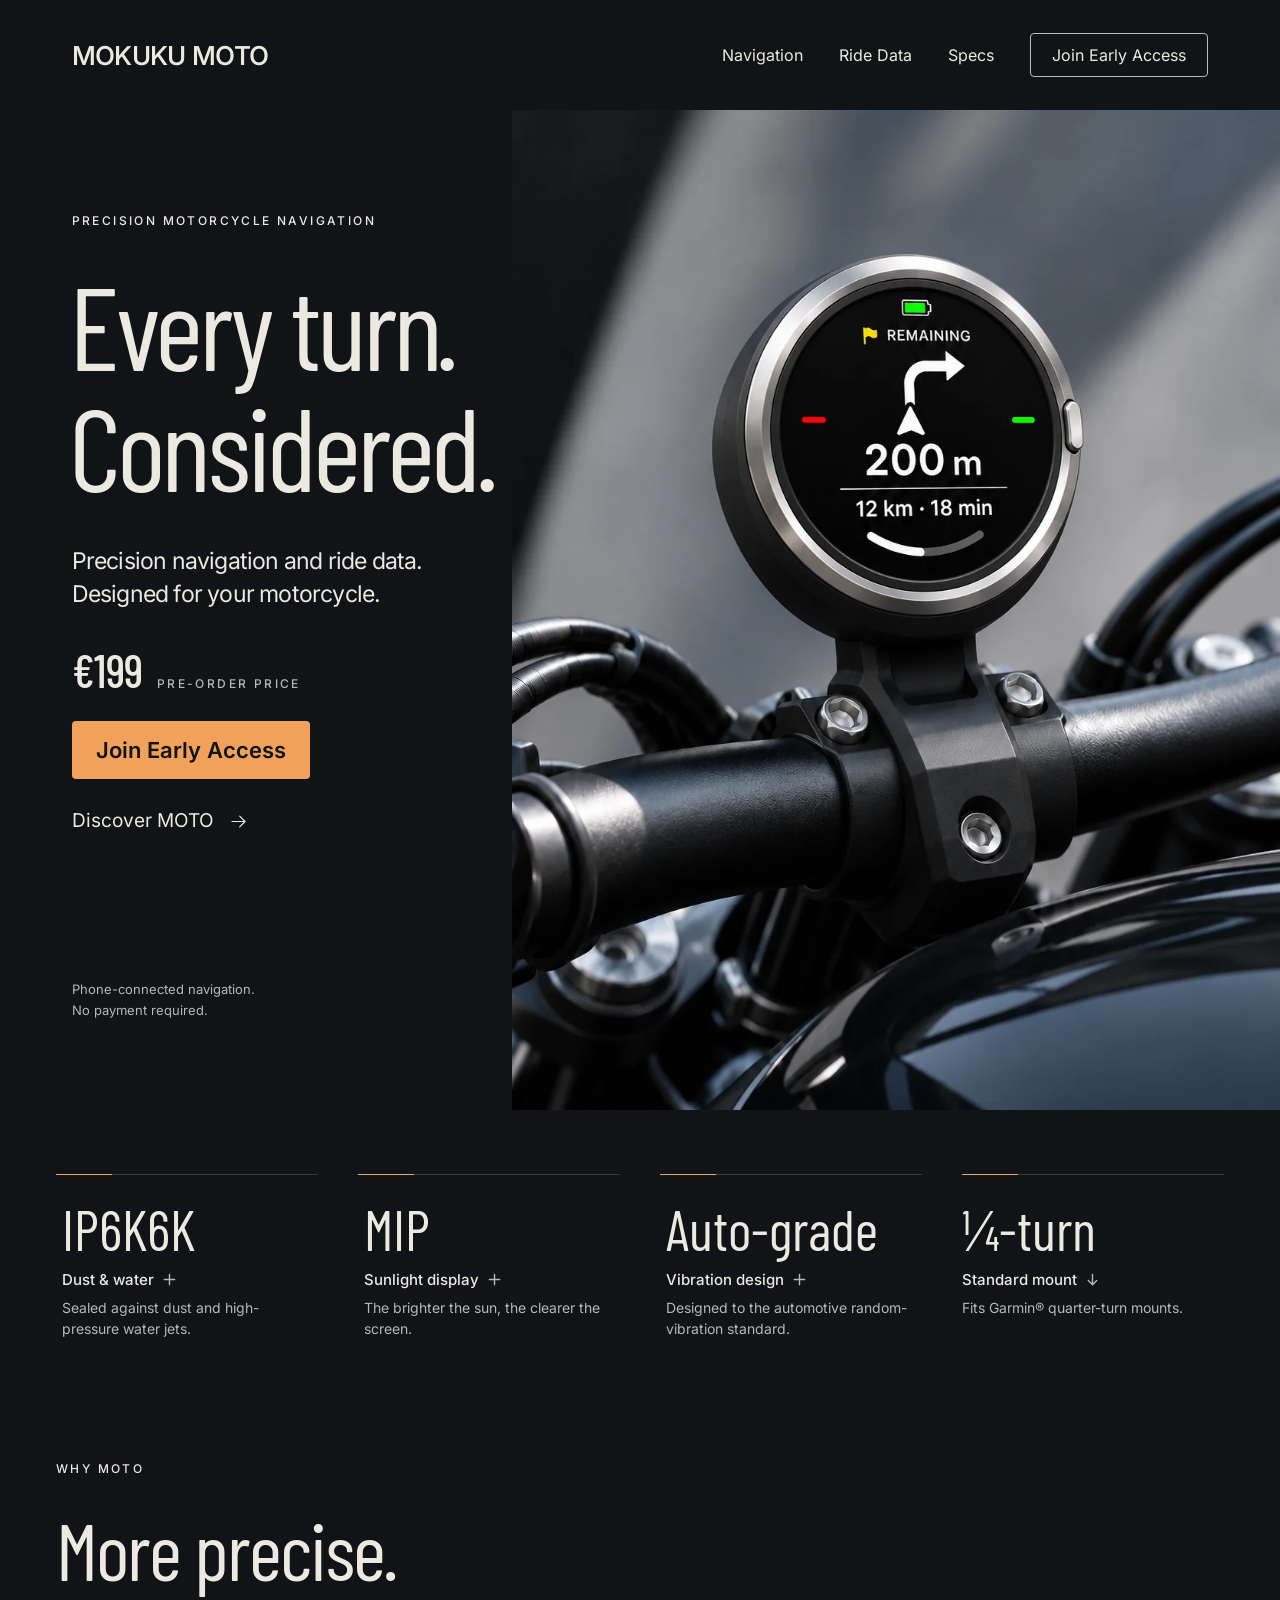
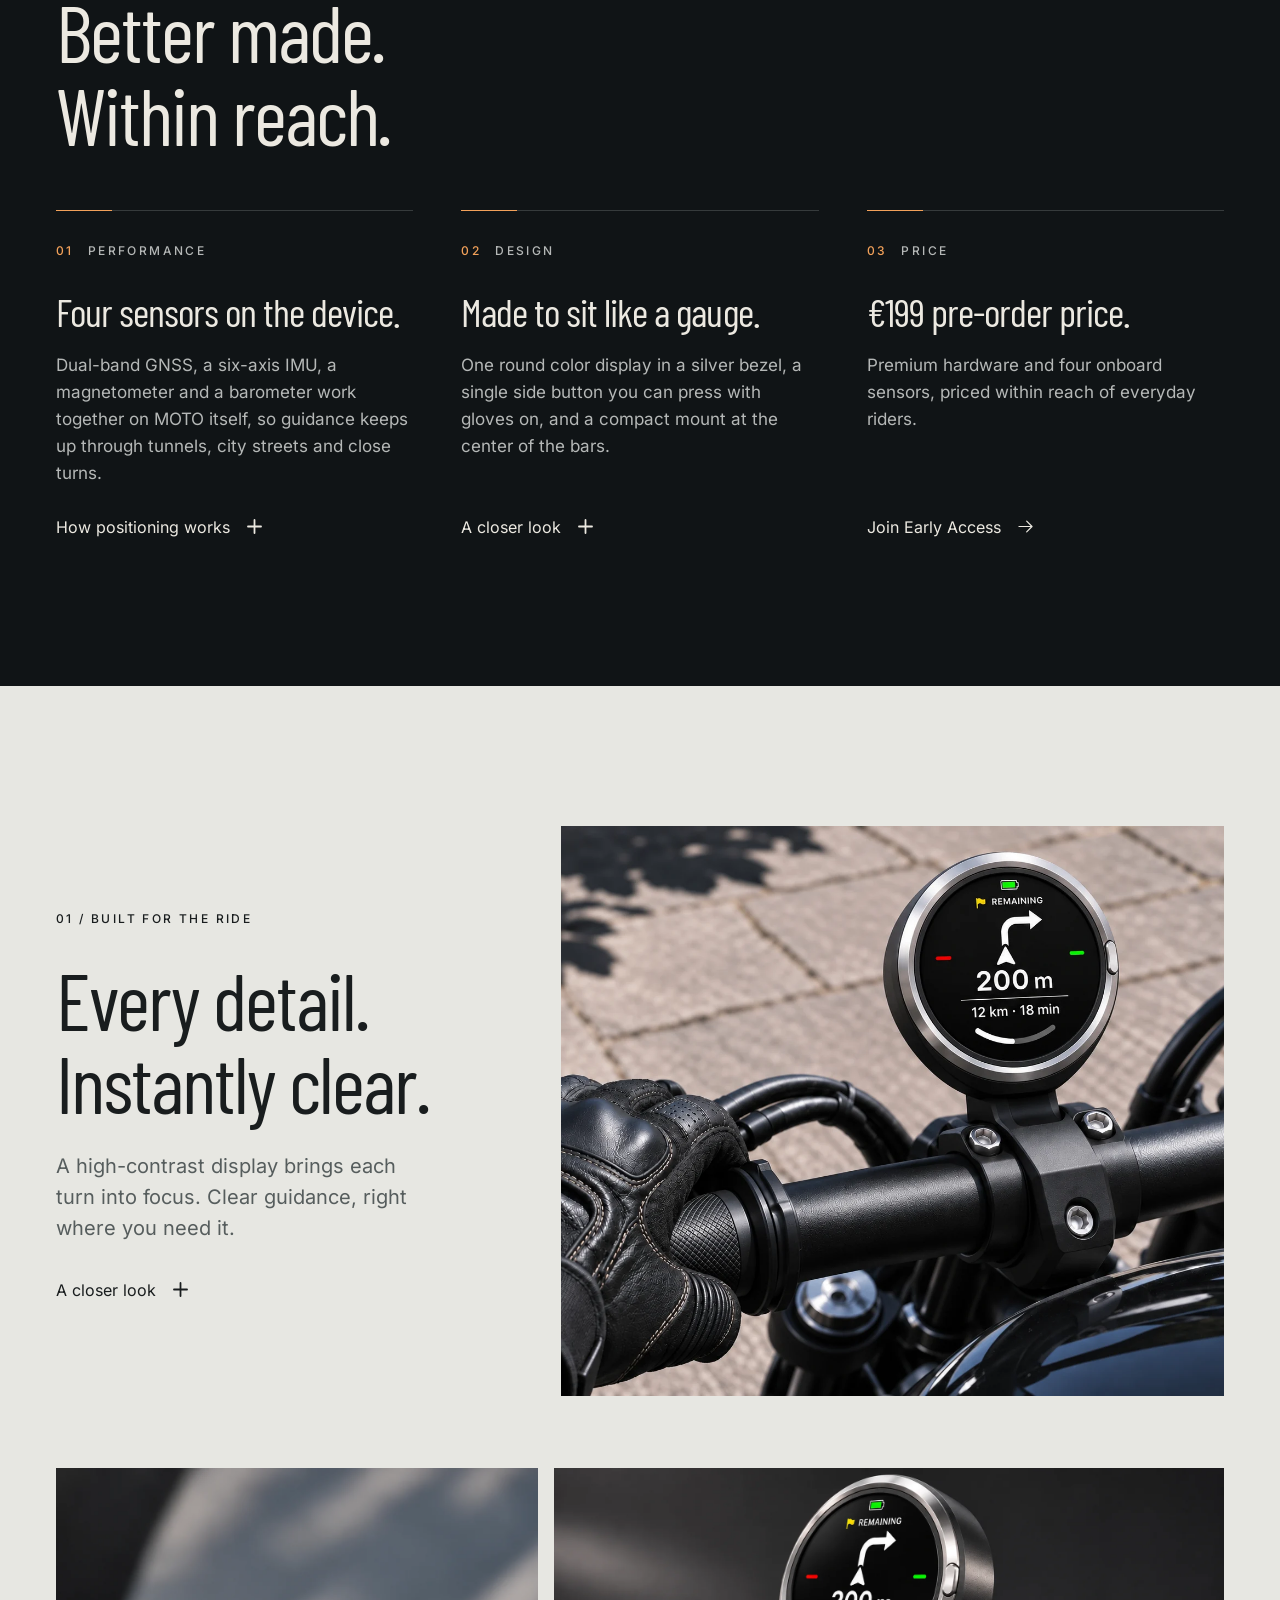
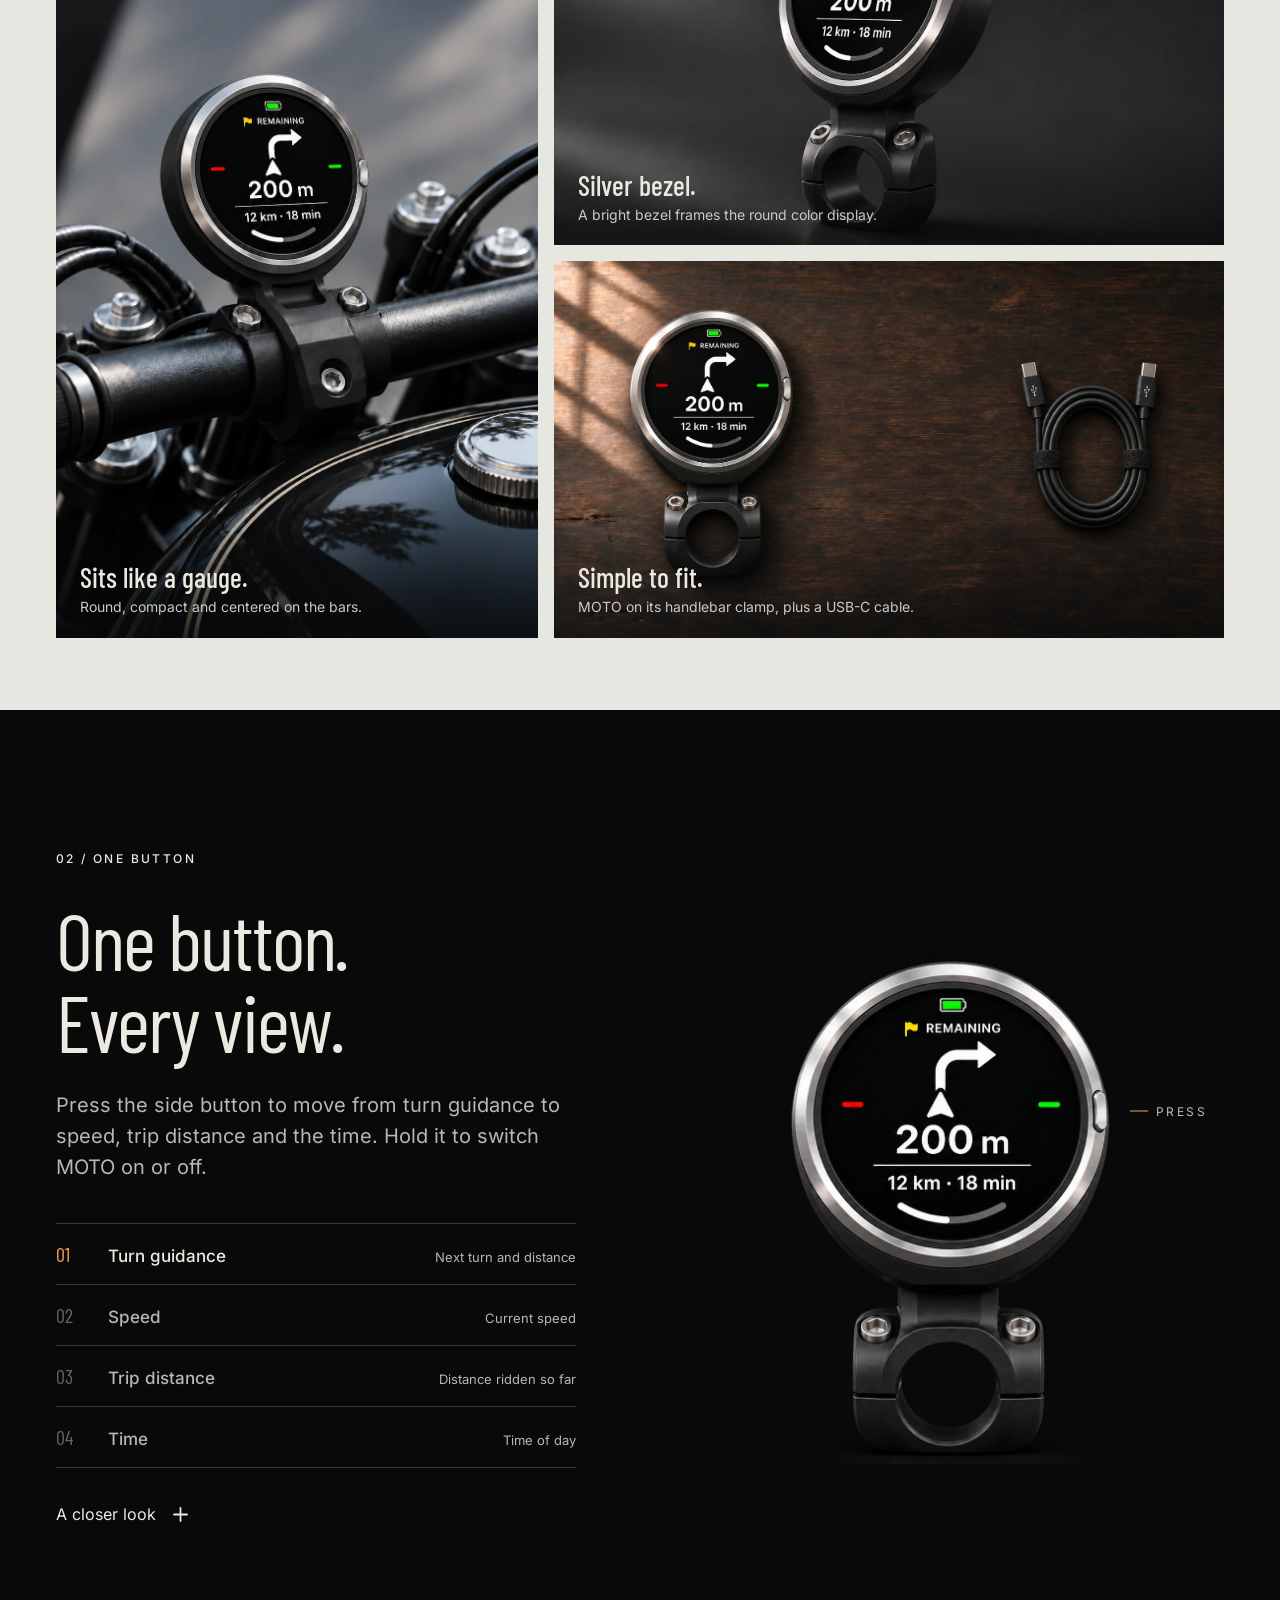
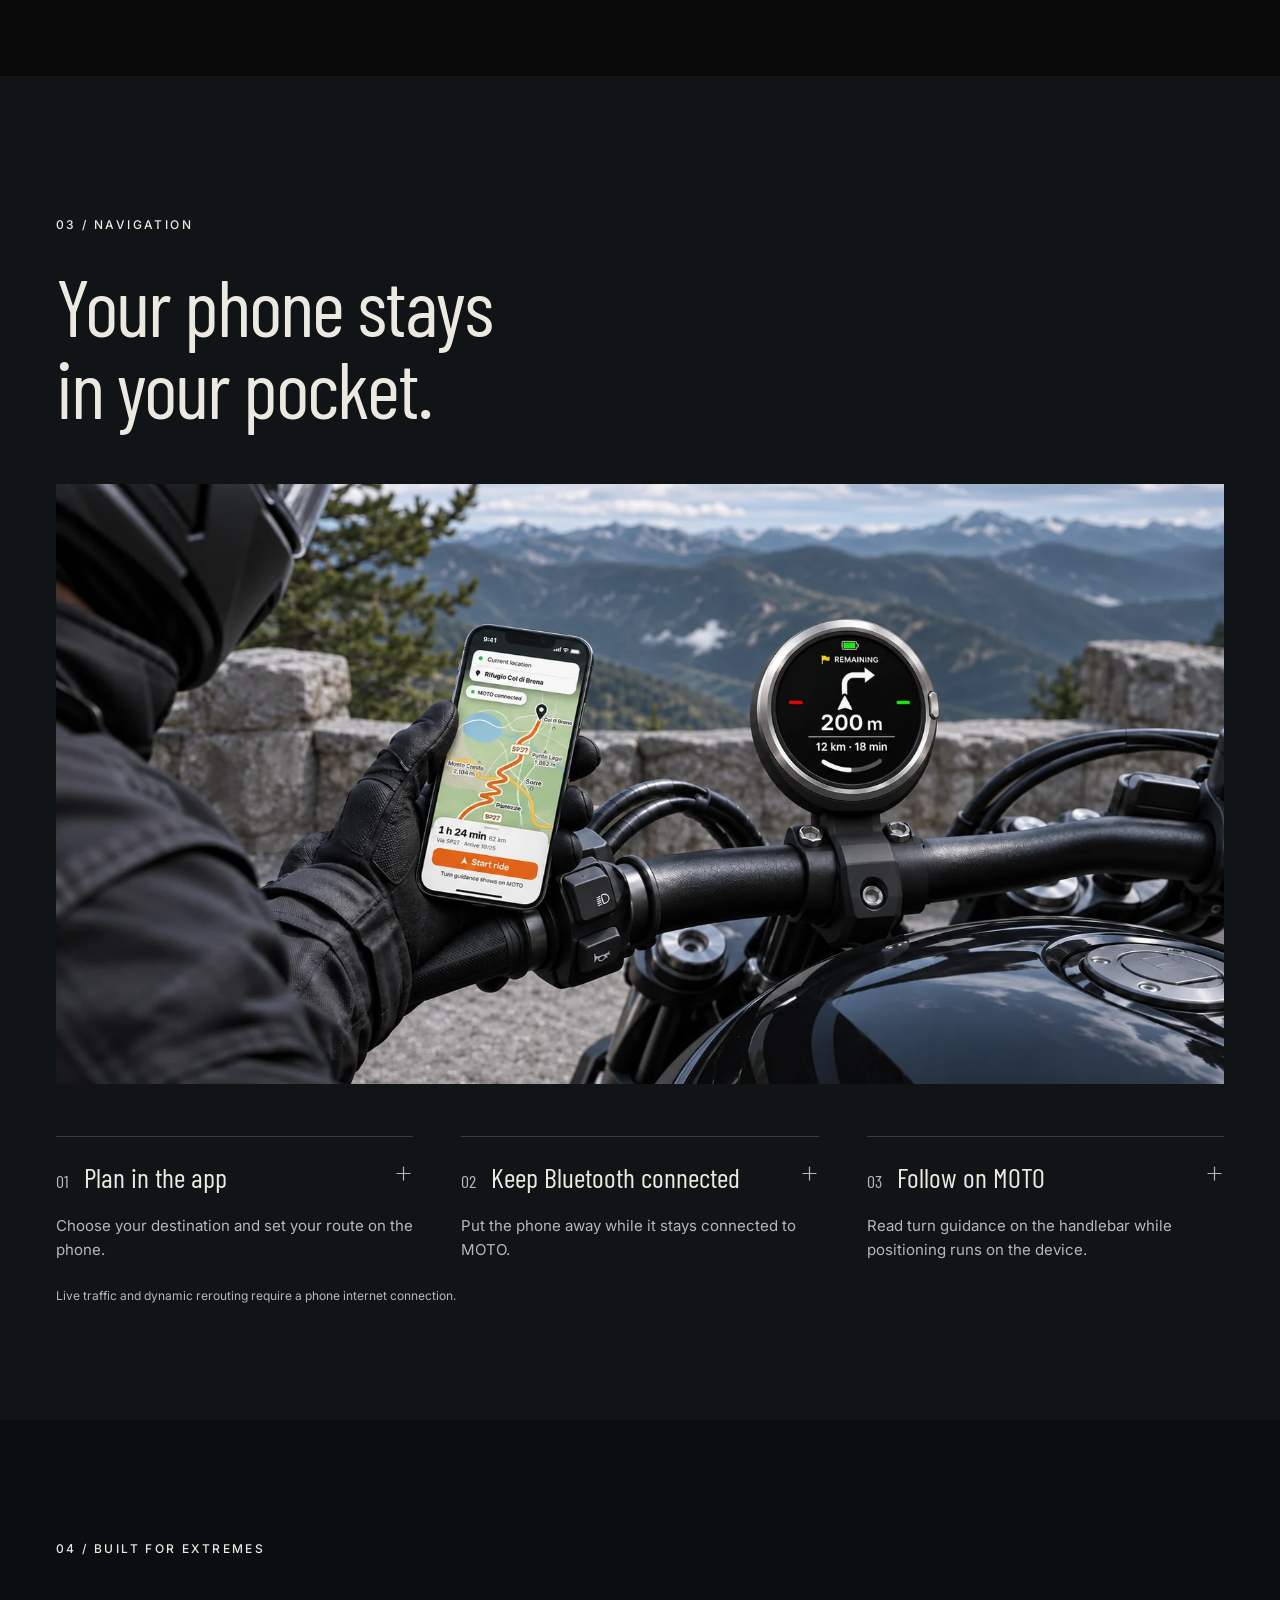
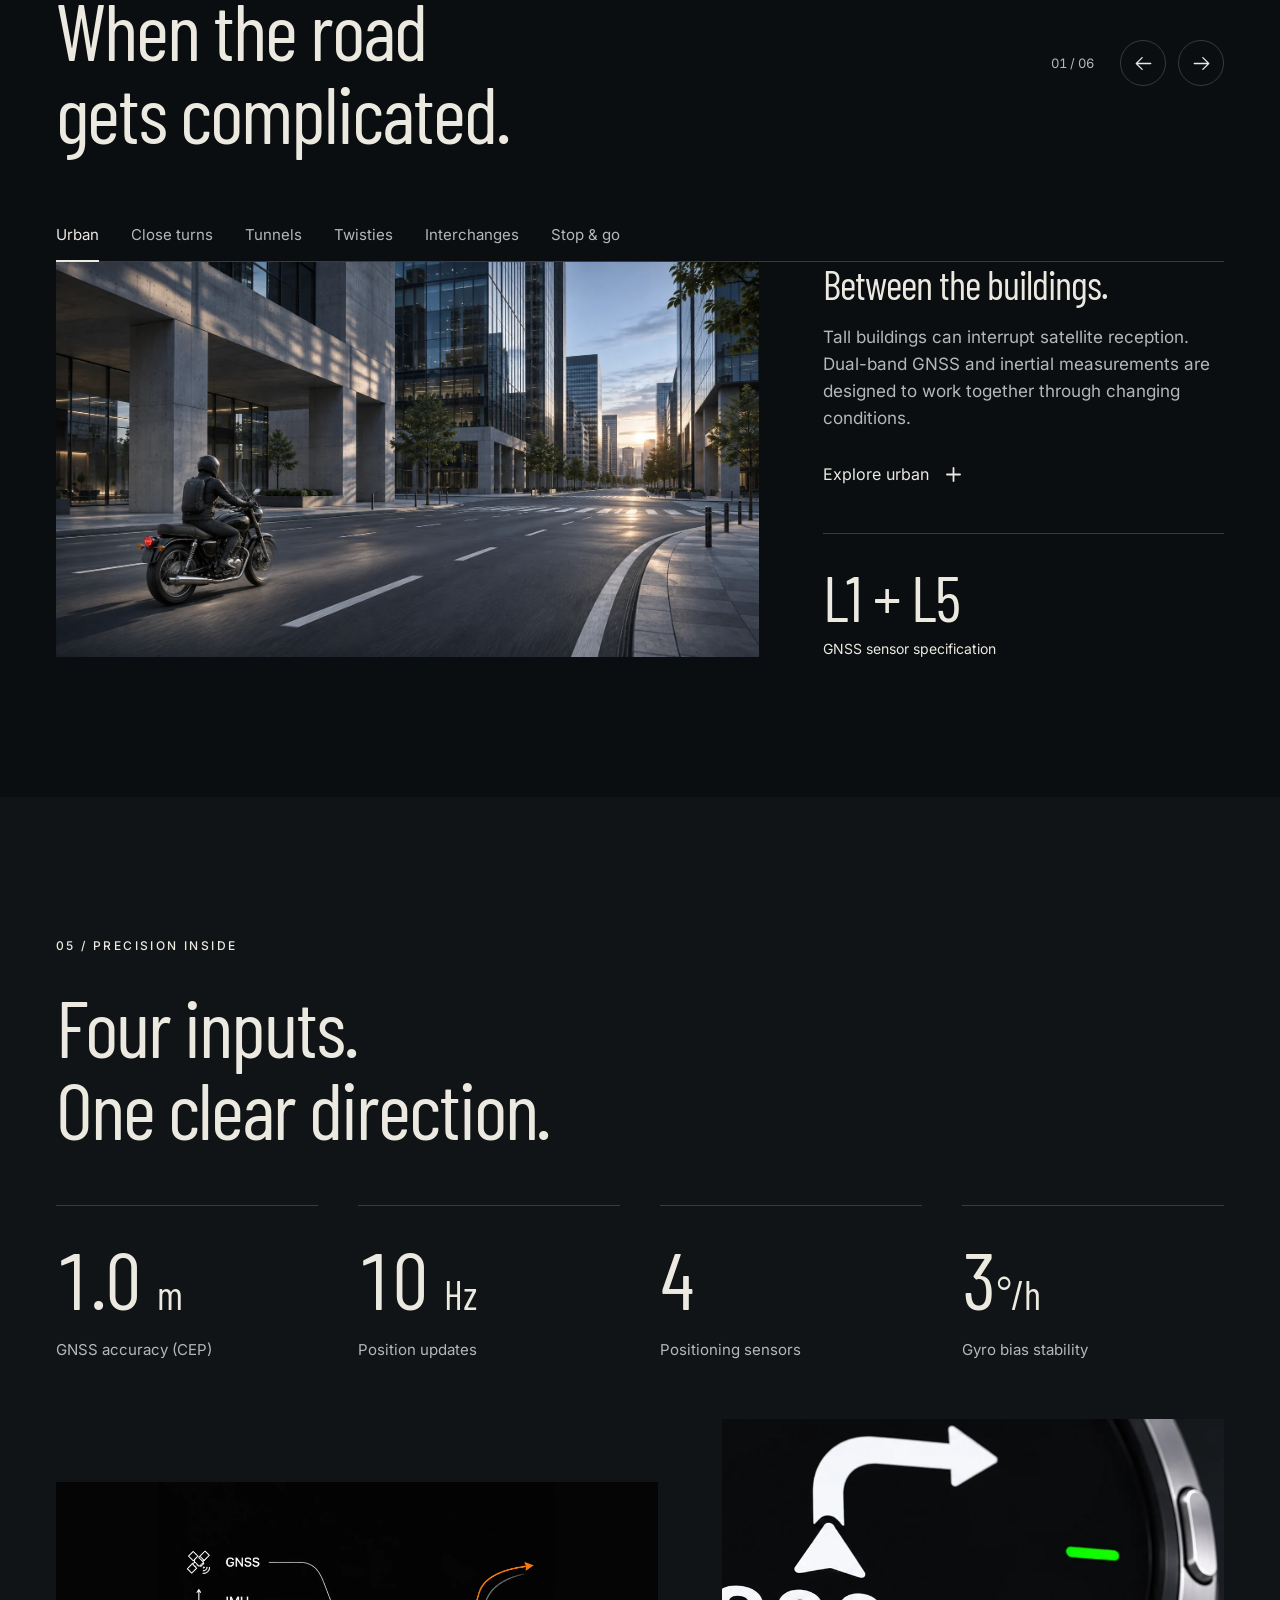
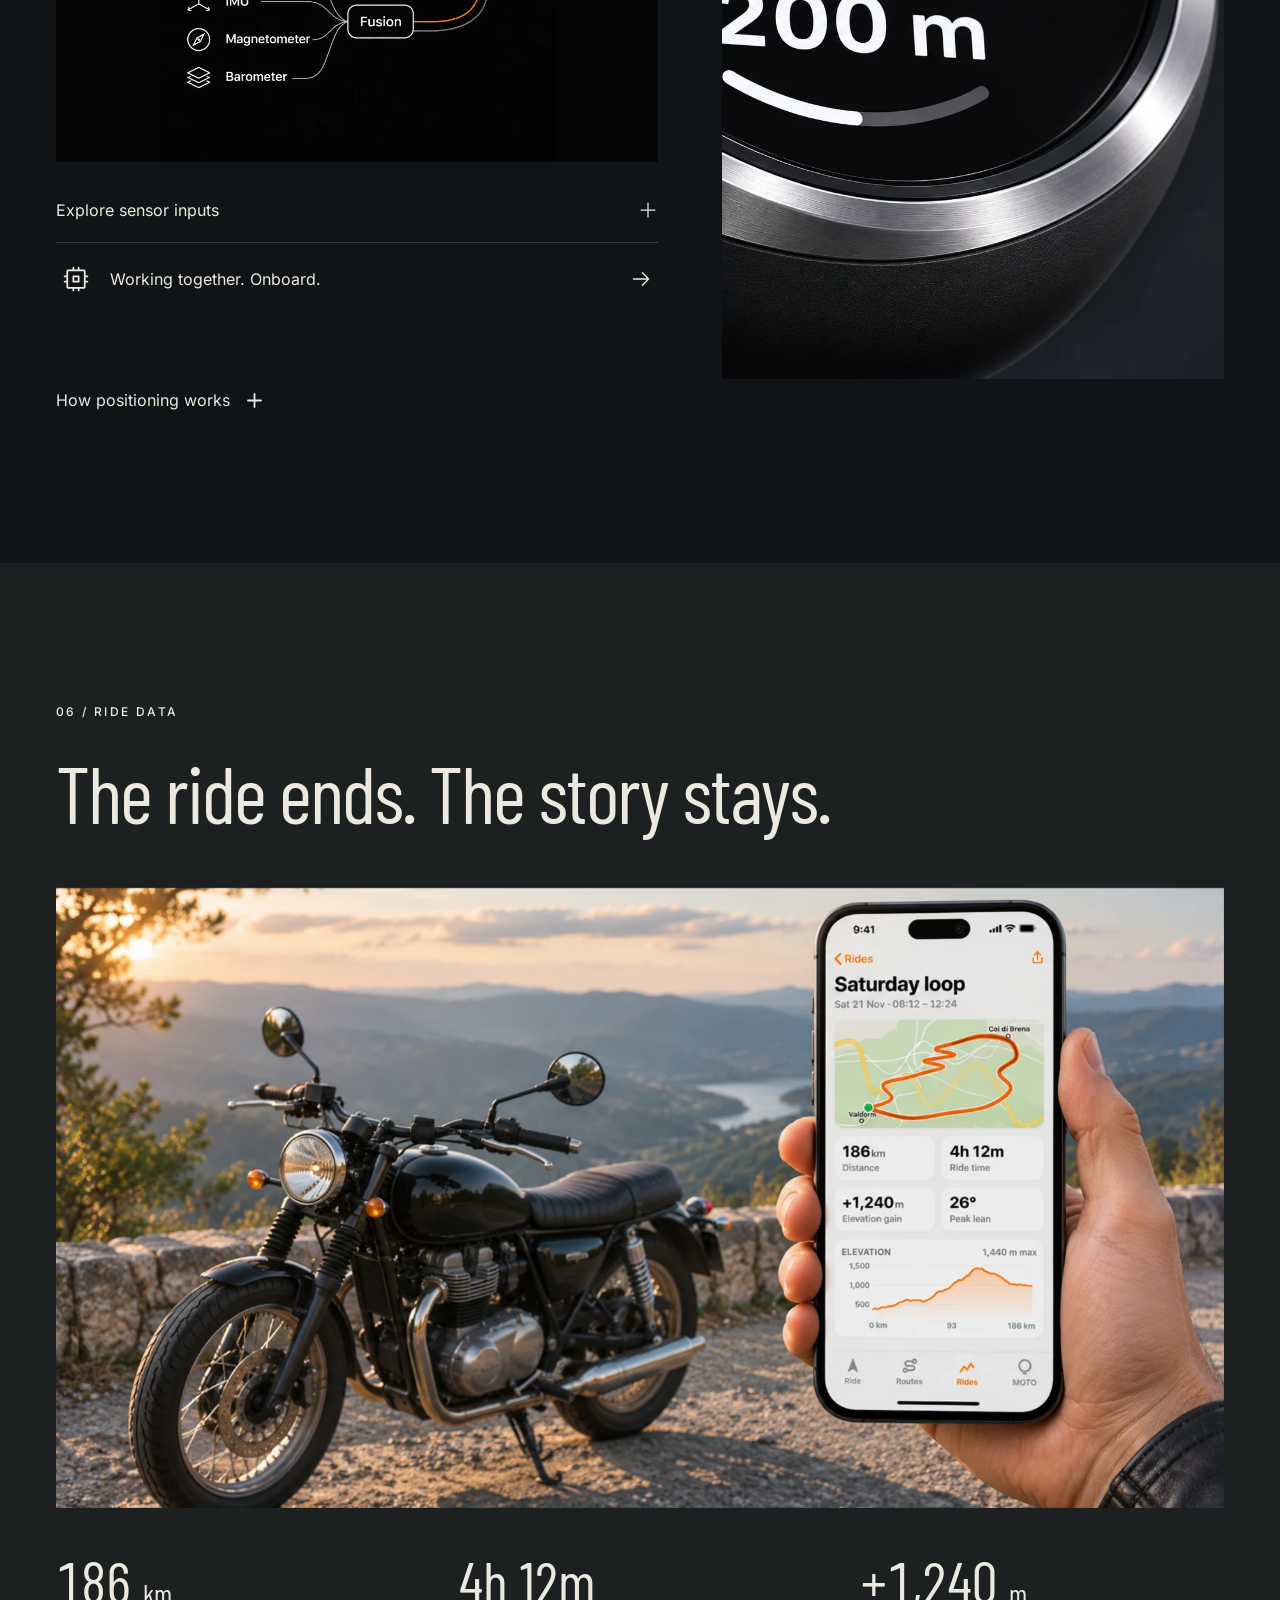
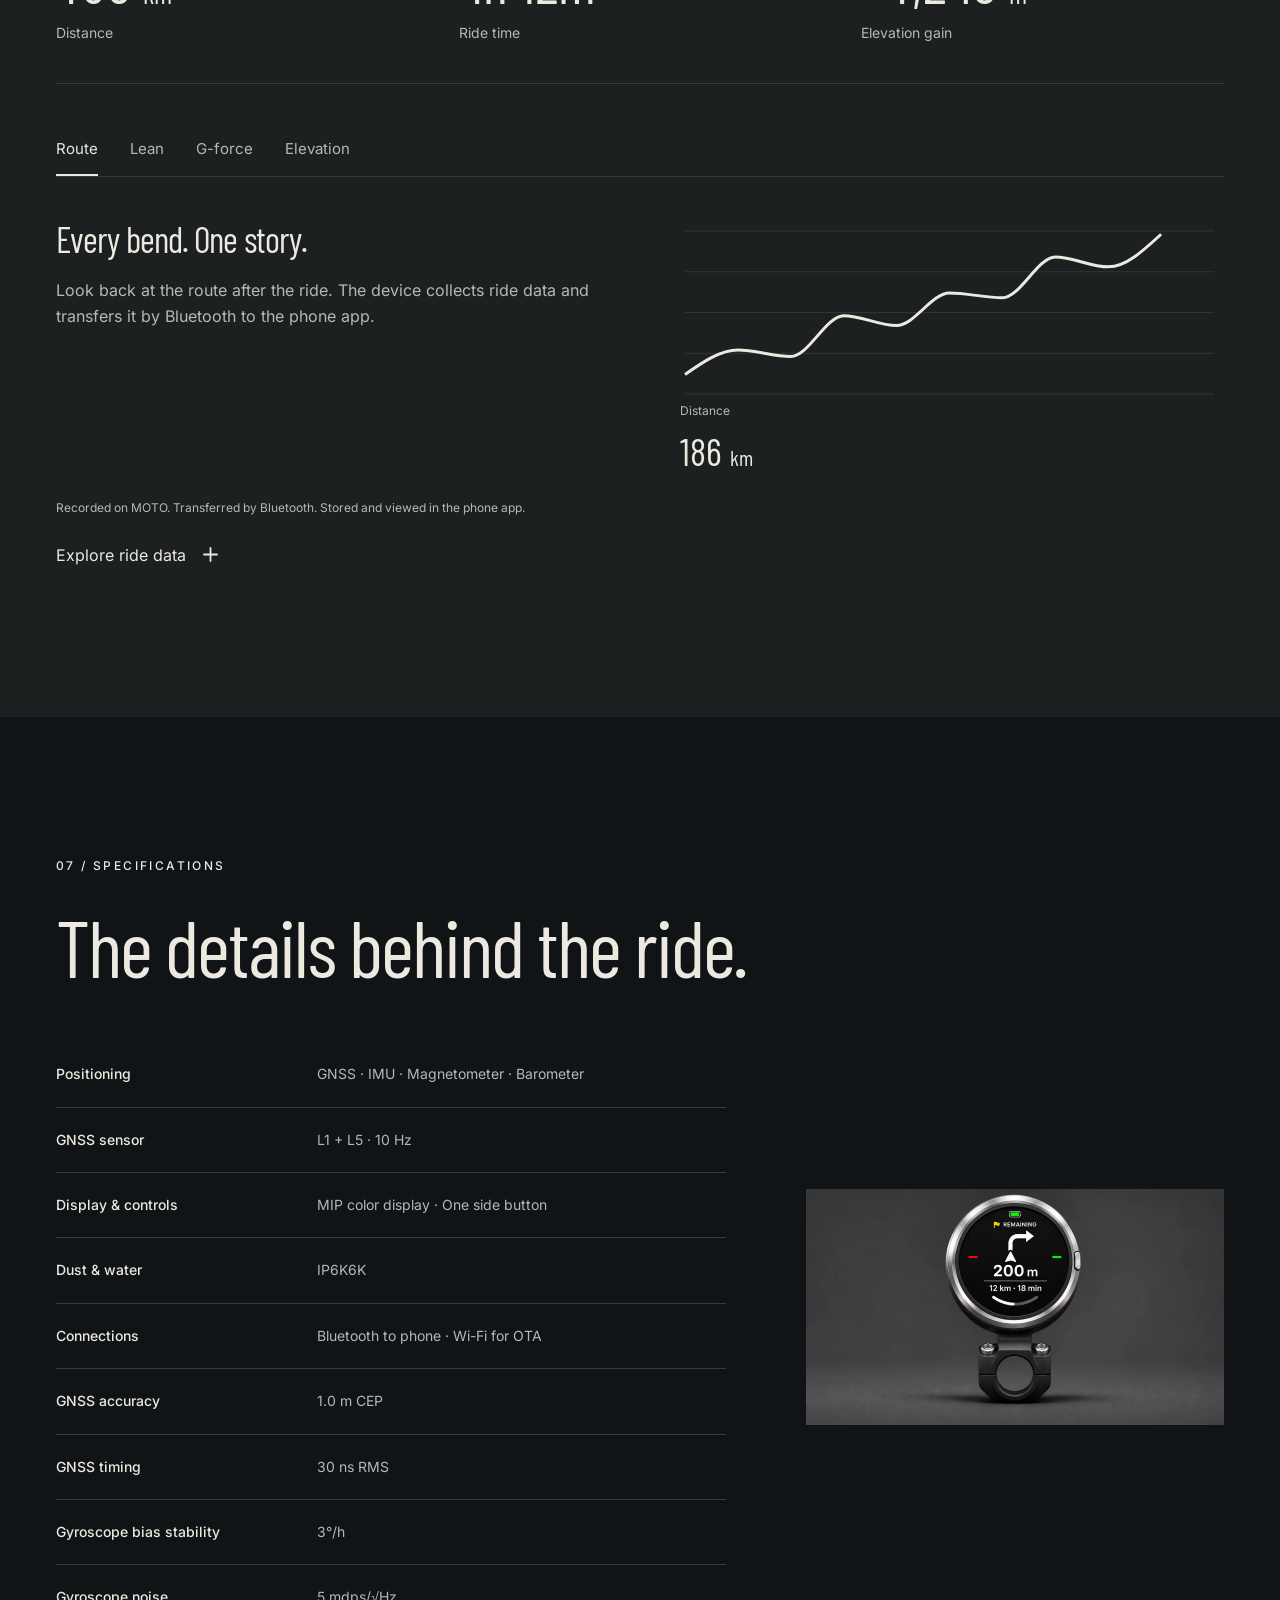
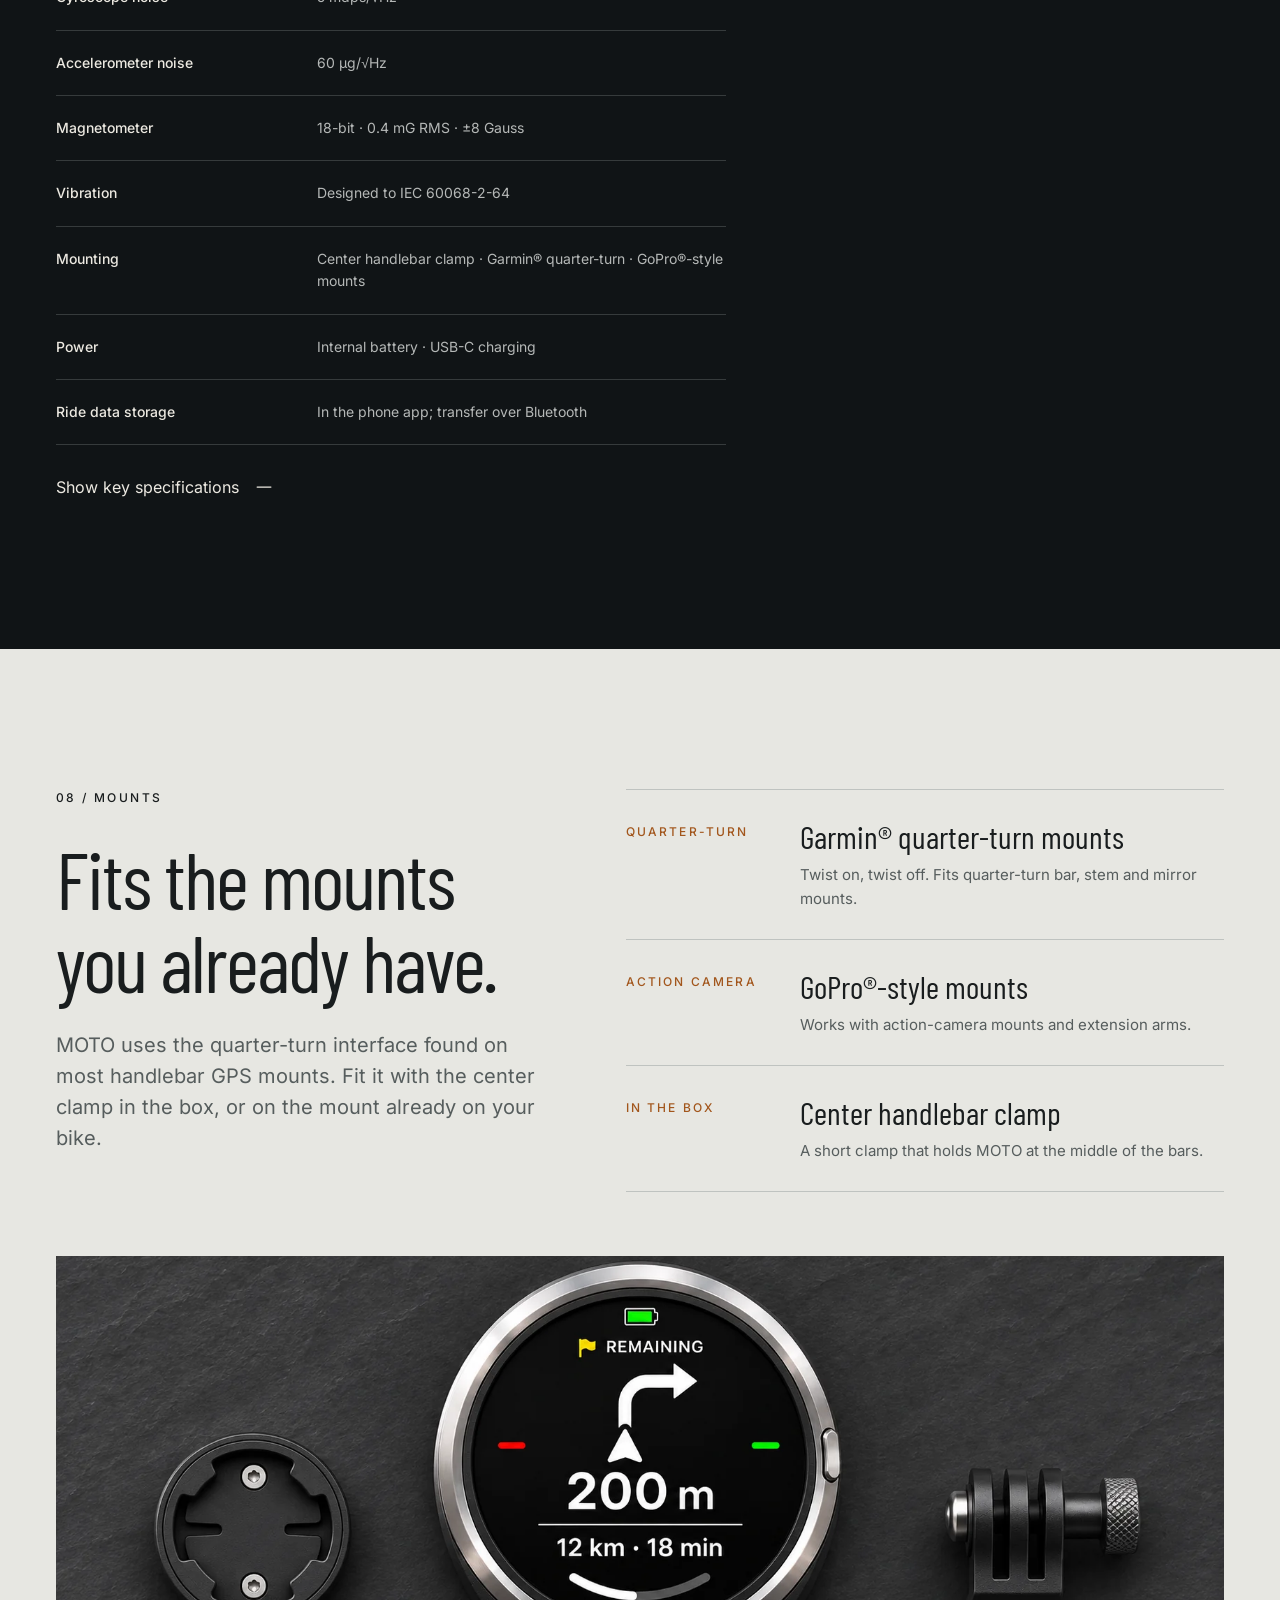
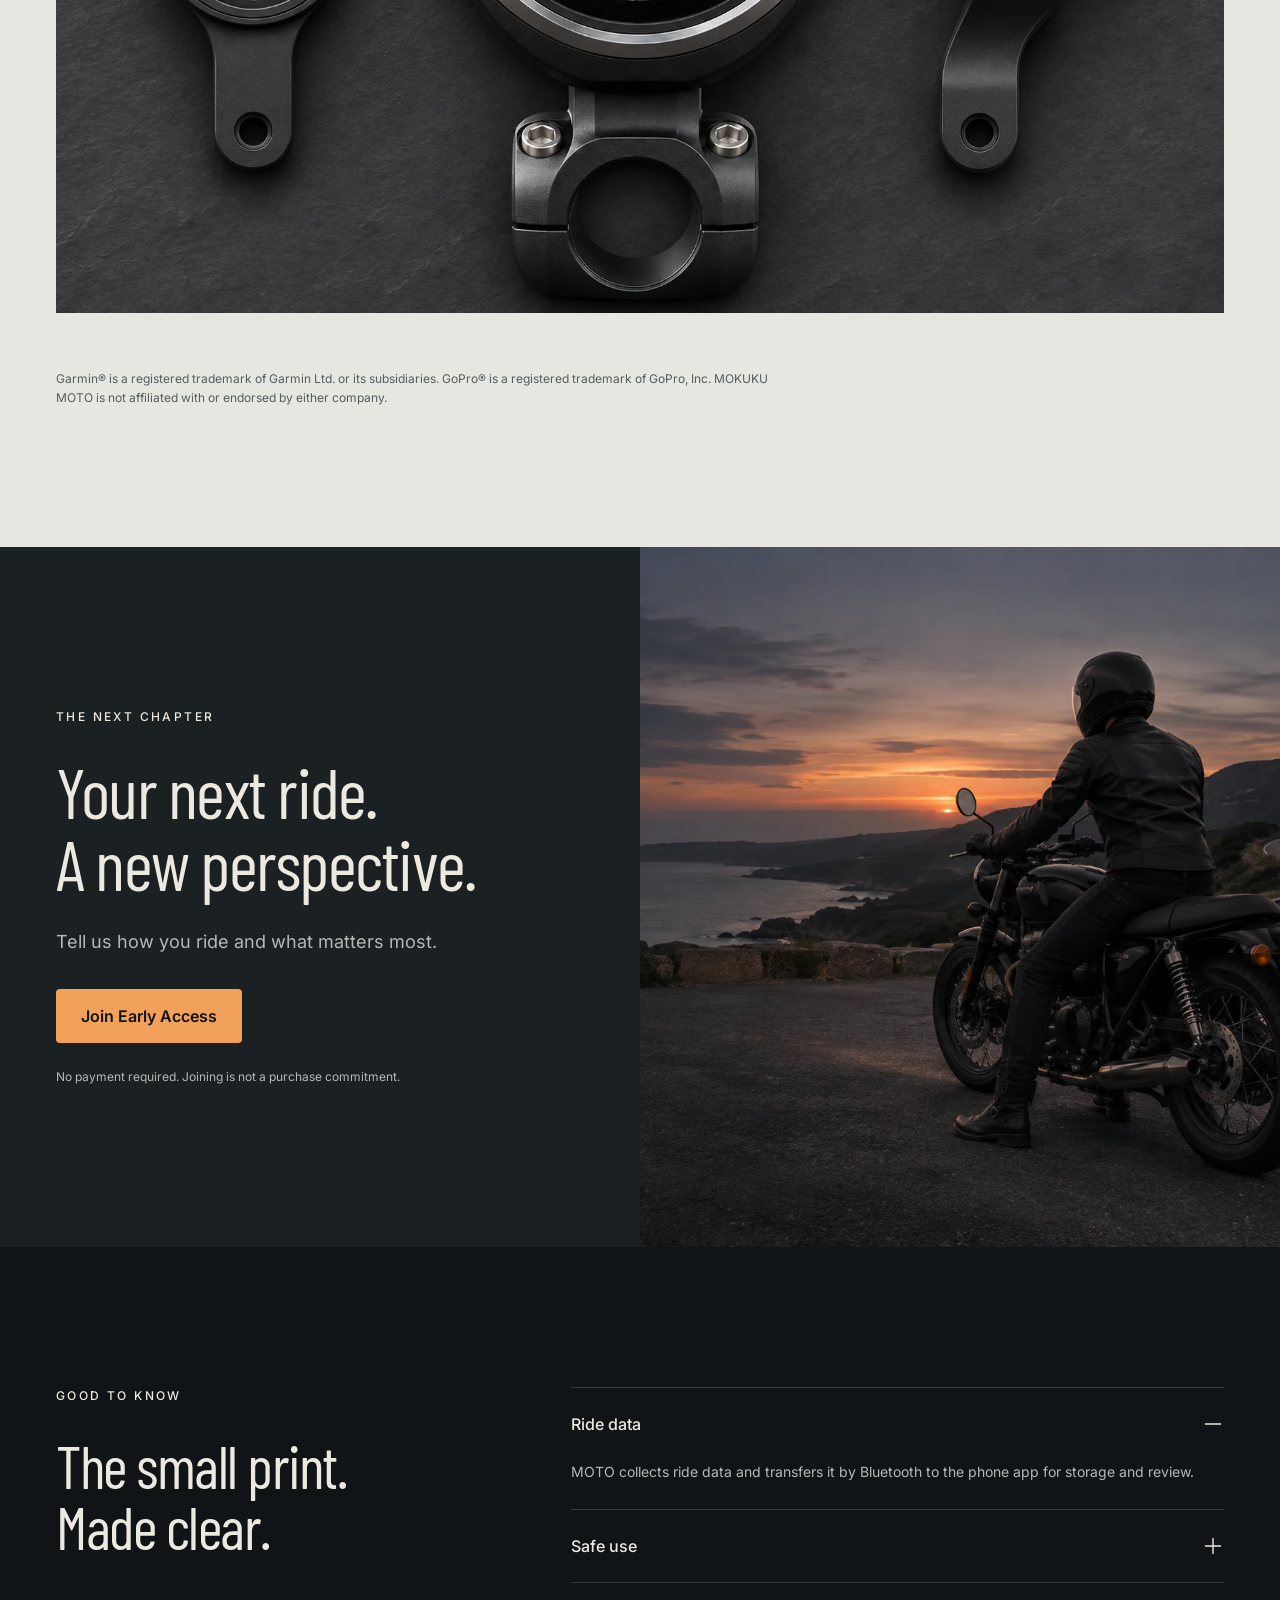
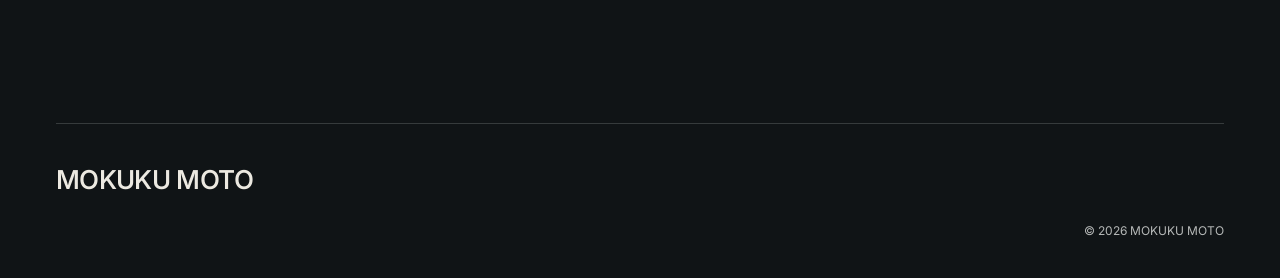
==== commit 8f607fb3: "Update direction B preview: smaller 04 scenes, new Interchange image Built for extremes: photo left," ====
--- a/atelier/index.html
+++ b/atelier/index.html
@@ -9,8 +9,8 @@
     <meta name="moto-preview-id" content="precision-atelier-v1" />
     <meta name="theme-color" content="#101416" />
     <link rel="icon" href="data:," />
-    <script type="module" crossorigin src="./assets/index-YlE3ov2d.js"></script>
-    <link rel="stylesheet" crossorigin href="./assets/index-KbL5EoI3.css">
+    <script type="module" crossorigin src="./assets/index-4qZgBNdw.js"></script>
+    <link rel="stylesheet" crossorigin href="./assets/index-xpJBnjG0.css">
   </head>
   <body>
     <div id="root"></div>
--- a/atelier/assets/index-xpJBnjG0.css
+++ b/atelier/assets/index-xpJBnjG0.css
@@ -0,0 +1 @@
+@font-face{font-family:Inter Variable;font-style:normal;font-display:swap;font-weight:100 900;src:url(./inter-cyrillic-ext-wght-normal-BOeWTOD4.woff2) format("woff2-variations");unicode-range:U+0460-052F,U+1C80-1C8A,U+20B4,U+2DE0-2DFF,U+A640-A69F,U+FE2E-FE2F}@font-face{font-family:Inter Variable;font-style:normal;font-display:swap;font-weight:100 900;src:url(./inter-cyrillic-wght-normal-DqGufNeO.woff2) format("woff2-variations");unicode-range:U+0301,U+0400-045F,U+0490-0491,U+04B0-04B1,U+2116}@font-face{font-family:Inter Variable;font-style:normal;font-display:swap;font-weight:100 900;src:url(./inter-greek-ext-wght-normal-DlzME5K_.woff2) format("woff2-variations");unicode-range:U+1F00-1FFF}@font-face{font-family:Inter Variable;font-style:normal;font-display:swap;font-weight:100 900;src:url(./inter-greek-wght-normal-CkhJZR-_.woff2) format("woff2-variations");unicode-range:U+0370-0377,U+037A-037F,U+0384-038A,U+038C,U+038E-03A1,U+03A3-03FF}@font-face{font-family:Inter Variable;font-style:normal;font-display:swap;font-weight:100 900;src:url(./inter-vietnamese-wght-normal-CBcvBZtf.woff2) format("woff2-variations");unicode-range:U+0102-0103,U+0110-0111,U+0128-0129,U+0168-0169,U+01A0-01A1,U+01AF-01B0,U+0300-0301,U+0303-0304,U+0308-0309,U+0323,U+0329,U+1EA0-1EF9,U+20AB}@font-face{font-family:Inter Variable;font-style:normal;font-display:swap;font-weight:100 900;src:url(./inter-latin-ext-wght-normal-DO1Apj_S.woff2) format("woff2-variations");unicode-range:U+0100-02BA,U+02BD-02C5,U+02C7-02CC,U+02CE-02D7,U+02DD-02FF,U+0304,U+0308,U+0329,U+1D00-1DBF,U+1E00-1E9F,U+1EF2-1EFF,U+2020,U+20A0-20AB,U+20AD-20C0,U+2113,U+2C60-2C7F,U+A720-A7FF}@font-face{font-family:Inter Variable;font-style:normal;font-display:swap;font-weight:100 900;src:url(./inter-latin-wght-normal-Dx4kXJAl.woff2) format("woff2-variations");unicode-range:U+0000-00FF,U+0131,U+0152-0153,U+02BB-02BC,U+02C6,U+02DA,U+02DC,U+0304,U+0308,U+0329,U+2000-206F,U+20AC,U+2122,U+2191,U+2193,U+2212,U+2215,U+FEFF,U+FFFD}@font-face{font-family:Barlow Condensed;font-style:normal;font-display:swap;font-weight:500;src:url(./barlow-condensed-vietnamese-500-normal-DjeaNLFD.woff2) format("woff2"),url(./barlow-condensed-vietnamese-500-normal-CsrJDWc5.woff) format("woff");unicode-range:U+0102-0103,U+0110-0111,U+0128-0129,U+0168-0169,U+01A0-01A1,U+01AF-01B0,U+0300-0301,U+0303-0304,U+0308-0309,U+0323,U+0329,U+1EA0-1EF9,U+20AB}@font-face{font-family:Barlow Condensed;font-style:normal;font-display:swap;font-weight:500;src:url(./barlow-condensed-latin-ext-500-normal-yA5ONLQ9.woff2) format("woff2"),url(./barlow-condensed-latin-ext-500-normal-B1RE8WP7.woff) format("woff");unicode-range:U+0100-02BA,U+02BD-02C5,U+02C7-02CC,U+02CE-02D7,U+02DD-02FF,U+0304,U+0308,U+0329,U+1D00-1DBF,U+1E00-1E9F,U+1EF2-1EFF,U+2020,U+20A0-20AB,U+20AD-20C0,U+2113,U+2C60-2C7F,U+A720-A7FF}@font-face{font-family:Barlow Condensed;font-style:normal;font-display:swap;font-weight:500;src:url(./barlow-condensed-latin-500-normal-BgYH2mbd.woff2) format("woff2"),url(./barlow-condensed-latin-500-normal-HIEiP5Ov.woff) format("woff");unicode-range:U+0000-00FF,U+0131,U+0152-0153,U+02BB-02BC,U+02C6,U+02DA,U+02DC,U+0304,U+0308,U+0329,U+2000-206F,U+20AC,U+2122,U+2191,U+2193,U+2212,U+2215,U+FEFF,U+FFFD}@font-face{font-family:Barlow Condensed;font-style:normal;font-display:swap;font-weight:400;src:url(./barlow-condensed-vietnamese-400-normal-Dq9fsqrz.woff2) format("woff2"),url(./barlow-condensed-vietnamese-400-normal-BHpO_q_4.woff) format("woff");unicode-range:U+0102-0103,U+0110-0111,U+0128-0129,U+0168-0169,U+01A0-01A1,U+01AF-01B0,U+0300-0301,U+0303-0304,U+0308-0309,U+0323,U+0329,U+1EA0-1EF9,U+20AB}@font-face{font-family:Barlow Condensed;font-style:normal;font-display:swap;font-weight:400;src:url(./barlow-condensed-latin-ext-400-normal-DPMBkgfB.woff2) format("woff2"),url(./barlow-condensed-latin-ext-400-normal-DN7qpd_C.woff) format("woff");unicode-range:U+0100-02BA,U+02BD-02C5,U+02C7-02CC,U+02CE-02D7,U+02DD-02FF,U+0304,U+0308,U+0329,U+1D00-1DBF,U+1E00-1E9F,U+1EF2-1EFF,U+2020,U+20A0-20AB,U+20AD-20C0,U+2113,U+2C60-2C7F,U+A720-A7FF}@font-face{font-family:Barlow Condensed;font-style:normal;font-display:swap;font-weight:400;src:url(./barlow-condensed-latin-400-normal-Dc2u_eUW.woff2) format("woff2"),url(./barlow-condensed-latin-400-normal-BXL2z6Kg.woff) format("woff");unicode-range:U+0000-00FF,U+0131,U+0152-0153,U+02BB-02BC,U+02C6,U+02DA,U+02DC,U+0304,U+0308,U+0329,U+2000-206F,U+20AC,U+2122,U+2191,U+2193,U+2212,U+2215,U+FEFF,U+FFFD}.modal{background:#111;color:var(--fg);border:1px solid #44444a;padding:0;max-height:calc(100dvh - 48px);overflow:auto;overscroll-behavior:contain;border-radius:20px;width:580px;max-width:calc(100% - 40px)}.modal::backdrop{background:#000b;-webkit-backdrop-filter:blur(7px);backdrop-filter:blur(7px)}.modal-close{position:absolute;right:18px;top:17px;z-index:3;background:#111d}.drawer{width:640px;height:100dvh;max-height:100dvh;max-width:100%;margin:0 0 0 auto;border-radius:0;border-block:0;border-right:0}.detail-content{padding:64px 40px 40px}.detail-content h2{font-size:48px;margin-bottom:28px}.detail-content>img{height:310px;margin-bottom:28px}.detail-content p{font-size:17px;margin:14px 0}.detail-content .detail-benefit{font-size:23px;line-height:1.4;color:var(--fg)}.detail-content p.fine{font-size:14px}.detail-content .detail-metric{font-size:28px}.detail-content>.primary{margin-top:20px}.detail-content>.text-button{display:flex;width:100%;margin-top:15px}.survey{padding:42px 36px 28px}.survey .eyebrow{margin-bottom:28px}.step-counter{display:flex;justify-content:space-between;gap:15px;font-size:13px;color:var(--muted)}progress{-webkit-appearance:none;-moz-appearance:none;appearance:none;border:0;display:block;width:100%;height:5px;margin:12px 0 30px;border-radius:999px;overflow:hidden;background:#38383c}progress::-webkit-progress-bar{background:#38383c}progress::-webkit-progress-value{background:var(--orange)}progress::-moz-progress-bar{background:var(--orange)}.survey h2{font-size:34px;line-height:1.12;letter-spacing:-.04em;outline:0;margin-bottom:18px;text-wrap:initial}.survey .question-description{font-size:15px;color:var(--muted);margin-bottom:18px}.survey fieldset{border:0;padding:0;margin:24px 0 0;display:flex;flex-direction:column;gap:10px}.choice{display:flex;align-items:center;gap:14px;min-height:59px;border:1px solid #46464a;border-radius:10px;padding:15px;font-size:16px;line-height:1.4;cursor:pointer}.choice:hover{border-color:#888}.choice.selected{border-color:#c8c8ce;background:#242424}.choice input{width:20px;height:20px;accent-color:var(--orange);flex-shrink:0;margin:0}.choice>span{flex:1;min-width:0}.choice small{font-size:13px;color:var(--muted);display:block;margin-top:4px}.choice>svg{color:var(--orange)}.suggestion{margin-top:18px}.form-error{display:flex;gap:10px;color:#ff9c87;font-size:14px;line-height:1.5;margin-top:20px}.form-error:empty{margin-top:0}.form-error svg{margin-top:2px}.continue{width:100%;margin-top:24px}.survey-navigation{display:flex;justify-content:space-between;margin-top:12px}.survey-navigation .text-button{font-size:14px}.contact-fields{display:flex;flex-direction:column;gap:22px;margin-top:28px}.contact-fields label{font-size:15px;display:flex;flex-direction:column;gap:10px}.contact-fields label>.muted{display:inline}.contact-fields input{height:52px;background:#080808;border:1px solid #66666d;border-radius:9px;padding:0 14px;color:var(--fg);width:100%;font-size:16px}.contact-fields input[aria-invalid=true]{border-color:#ff9c87}.contact-fields .text-button{align-self:flex-start;font-size:14px}.notice{padding:12px;background:#222;color:var(--muted);font-size:14px;border-radius:8px;margin-bottom:20px}.survey-success{padding:74px 40px 44px}.survey-success>svg{color:var(--orange);margin-bottom:28px}.survey-success h2{font-size:38px;outline:0;margin-bottom:24px}.survey-success p:not(.eyebrow){font-size:17px;color:var(--muted);margin-bottom:24px}.survey-success .primary{margin-top:12px}.survey .survey-intro{font-size:15px;line-height:1.55;color:var(--muted);margin:-6px 0 26px;padding-bottom:22px;border-bottom:1px solid #2e2e32}.survey .question-hint{font-size:13px;letter-spacing:.02em;color:var(--muted);margin:-6px 0 10px}.survey .question-hint+.question-description{margin-top:4px}.survey-field{display:flex;flex-direction:column;gap:10px;margin-top:18px;font-size:15px;line-height:1.45}.survey-field .muted{display:inline}.survey-field input,.survey-field textarea{width:100%;background:#080808;border:1px solid #66666d;border-radius:9px;color:var(--fg);font:inherit;font-size:16px}.survey-field input{height:52px;padding:0 14px}.survey-field textarea{min-height:140px;padding:14px;resize:vertical;line-height:1.5}.survey-field input:focus-visible,.survey-field textarea:focus-visible{outline:2px solid var(--orange);outline-offset:1px}:root{font-family:Inter Variable,sans-serif;color:#ece9e1;background:#101416;font-synthesis:none;--bg: #101416;--panel: #191d1e;--fg: #ece9e1;--muted: #b5b8b7;--orange: #f2a15a;--line: #363b3c;--ease: cubic-bezier(.165, .84, .44, 1);color-scheme:dark}*{box-sizing:border-box}html{scroll-behavior:smooth;scroll-padding-top:90px}body{margin:0;min-width:320px}button,input{font:inherit}button,a,input,summary{touch-action:manipulation;-webkit-tap-highlight-color:transparent}button{color:inherit;cursor:pointer;border:0;background:none}a{color:inherit;text-decoration:none}button:disabled{opacity:.45;cursor:not-allowed}button:focus-visible,a:focus-visible,input:focus-visible,summary:focus-visible{outline:2px solid var(--orange);outline-offset:5px}h1,h2,h3,p,figure{margin:0}h1,h2,h3{font-family:Barlow Condensed,sans-serif;font-weight:500;letter-spacing:-.025em}h1{font-size:clamp(78px,9.6vw,138px);line-height:1.02}h2{font-size:clamp(56px,6.3vw,88px);line-height:1.02}h3{font-size:38px;line-height:1.1}p{line-height:1.6}img{display:block;width:100%;max-width:100%;object-fit:cover}figure{position:relative}svg{flex-shrink:0}.container{width:calc(100% - 112px);max-width:1328px;margin-inline:auto}.section{padding-block:140px}.eyebrow,.hero-category{font-size:12px;letter-spacing:.2em;text-transform:uppercase;font-weight:500;line-height:1.5;margin-bottom:30px}.fine{font-size:12px;line-height:1.6;color:var(--muted)}.muted{color:var(--muted)}.primary{display:inline-flex;align-items:center;justify-content:center;gap:14px;padding:17px 25px;min-height:52px;border-radius:4px;background:var(--orange);color:#101416;font-weight:600;font-size:16px;transition:background .2s var(--ease),transform .2s var(--ease)}.primary:hover{background:#ffb575;transform:translateY(-1px)}.text-button{display:inline-flex;gap:15px;align-items:center;min-height:44px;padding:8px 0;font-size:16px;line-height:1.4;text-align:left}.text-button:hover{text-decoration:underline;text-underline-offset:6px}.icon-button{display:inline-flex;justify-content:center;align-items:center;width:46px;height:46px;min-width:46px;border:1px solid var(--line);border-radius:50%;transition:background .2s}.icon-button:hover{background:#ffffff12}.section-heading{margin-bottom:55px}.section-description{font-size:20px;line-height:1.55;color:var(--muted);max-width:540px;margin-top:28px}.disclosure{margin-top:24px}.mobile-break{display:none}.sr-only{position:absolute;width:1px;height:1px;padding:0;margin:-1px;overflow:hidden;clip:rect(0,0,0,0);white-space:nowrap;border:0}.skip-link{position:fixed;left:20px;top:-80px;background:var(--orange);color:#101416;padding:16px;z-index:100}.skip-link:focus{top:10px}.site-header{height:clamp(76px,9vw,110px);padding-inline:5.6%;display:flex;align-items:center;justify-content:space-between;background:var(--bg);position:sticky;top:0;z-index:10}.wordmark{font-size:24px;font-weight:600;letter-spacing:-.04em;white-space:nowrap}.site-nav{display:flex;align-items:center;gap:36px;font-size:14px}.site-nav>a{padding-block:12px}.site-nav>a:hover{color:var(--orange)}.nav-cta{border:1px solid #b9bdbb;border-radius:4px;min-height:44px;padding:10px 21px;font-size:14px}.nav-cta:hover{background:var(--fg);color:var(--bg)}.menu-toggle{display:none}.hero{display:grid;grid-template-columns:40% 60%;min-height:680px;height:clamp(680px,80vw,1000px)}.hero-copy{padding:8vw 22px 7vw 14%;display:flex;flex-direction:column;align-items:flex-start;min-width:0}.hero-category{margin-bottom:34px;white-space:nowrap}.hero h1{margin-left:-3px;white-space:nowrap}.hero-description{font-size:clamp(17px,2.05vw,23px);line-height:1.45;margin-top:40px;letter-spacing:-.035em}.hero-actions{display:flex;flex-direction:column;gap:20px;margin-top:48px;align-items:flex-start}.hero-actions .primary{font-size:18px;padding:17px 25px}.hero-footnote{margin-top:auto;padding-top:40px}.hero-image{height:100%;overflow:hidden}.hero-image img{height:100%;object-position:50% 24%}.road-intro{position:relative}.road-intro figure{height:clamp(380px,48vw,640px)}.road-intro img{height:100%;object-position:center 53%}.road-intro h2{position:absolute;left:5.6%;bottom:56px;font-size:clamp(48px,5vw,74px);line-height:1.02;text-shadow:0 2px 25px #0009}.connection-strip{padding-block:60px 72px}.connection-strip>div{display:grid;grid-template-columns:1fr 1fr;gap:40px}.connection-strip h3+h3{border-left:1px solid #9b9e9d;padding-left:40px}.connection-strip p{margin-top:22px;font-size:18px;color:var(--muted)}.hardware{background:#e7e7e2;color:#191d1e;--muted: #565d5d;--line: #bfc3c0;color-scheme:light;padding-bottom:72px}.hardware-layout{display:grid;grid-template-columns:.85fr 1.3fr;gap:72px;align-items:center}.hardware-layout .section-heading{margin-bottom:0}.hardware-layout .section-description{max-width:360px}.hardware-layout .text-button{margin-top:24px}.hardware-layout figure{height:570px}.hardware-layout img{height:100%}.hardware-benefits{display:grid;grid-template-columns:repeat(3,1fr);margin-top:64px;gap:40px}.hardware-benefits button{display:flex;gap:16px;align-items:center;text-align:left;border-top:1px solid var(--line);padding:28px 0;font-size:17px;line-height:1.4}.hardware-benefits button>svg{margin-left:auto}.item-index{font-family:Barlow Condensed,sans-serif;font-size:20px;color:#666}.navigation{padding-bottom:115px}.navigation .section-heading{max-width:650px}.navigation-picture{height:600px}.navigation-picture img{height:100%;object-position:center}.steps{display:grid;grid-template-columns:repeat(3,1fr);gap:48px;margin-top:52px}.step{text-align:left;padding:24px 0 0;border-top:1px solid var(--line);display:flex;flex-direction:column;gap:20px;position:relative;line-height:1.6;color:var(--muted);font-size:15px}.step-title{display:block;font-family:Barlow Condensed,sans-serif;font-size:28px;color:var(--fg);line-height:1.2;padding-right:20px}.step-title .muted{margin-right:9px;font-size:18px}.step>svg{position:absolute;right:0;top:27px}.step:hover .step-title{color:var(--orange)}.extremes{background:#0a0e10;padding-top:120px}.extremes .container{position:relative}.extremes .section-heading{max-width:720px}.scene-controls{display:flex;align-items:center;gap:26px;position:absolute;right:0;top:100px}.scene-controls>span{font-size:13px;color:var(--muted);font-variant-numeric:tabular-nums}.scene-controls>div{display:flex;gap:12px}.scenario-tabs{display:flex;gap:32px;border-bottom:1px solid var(--line);flex-wrap:wrap}.scenario-tabs button{color:var(--muted);font-size:15px;padding:17px 0;position:relative;min-height:48px}.scenario-tabs button[aria-selected=true]{color:var(--fg)}.scenario-tabs button[aria-selected=true]:after{content:"";position:absolute;left:0;right:0;bottom:-1px;height:2px;background:var(--fg)}.more-button{font-size:13px;margin:12px 0 20px;color:var(--muted)}.scene-image{aspect-ratio:16 / 9;overflow:hidden}.scene-image img{height:100%;animation:scene-in .4s var(--ease)}.scene-story{display:grid;grid-template-columns:1.2fr 1fr;gap:100px;padding-top:40px}.scene-story h3{font-size:46px;margin-bottom:18px}.scene-story p:not(.fine){font-size:17px;color:var(--muted);max-width:550px}.scene-story .text-button{margin-top:20px}.scene-metric{border-left:1px solid var(--line);padding-left:45px;display:flex;flex-direction:column;align-items:flex-start}.scene-metric strong{font-family:Barlow Condensed,sans-serif;font-weight:400;font-size:76px;line-height:1.1;letter-spacing:-.02em}.scene-metric>span{font-size:14px;margin-top:8px}.scene-metric .fine{margin-top:20px;max-width:390px}.simulation{margin-top:44px;border-top:1px solid var(--line);border-bottom:1px solid var(--line)}.simulation summary,.sensor-explorer summary{cursor:pointer;list-style:none;display:flex;align-items:center;justify-content:space-between;min-height:64px;font-size:16px;gap:20px}.simulation-body{padding:16px 0 32px;max-width:740px}.simulation-controls{display:flex;align-items:center;gap:16px;margin:20px 0}.simulation-controls input{flex:1;min-width:0;accent-color:var(--fg)}.precision-numbers{display:grid;grid-template-columns:repeat(3,1fr);gap:40px;margin:20px 0}.precision-numbers>div{border-top:1px solid var(--line);padding-top:24px}.precision-numbers strong{font-family:Barlow Condensed,sans-serif;font-weight:400;font-size:80px;line-height:1.2;display:block}.precision-numbers small{font-size:40px}.precision-numbers span{display:block;margin-top:14px;color:var(--muted);font-size:15px}.precision-layout{margin-top:60px;display:grid;grid-template-columns:1.2fr 1fr;gap:64px;align-items:center}.fusion-diagram{width:100%;height:280px;object-fit:contain;background:#050505}.precision-layout>figure{height:560px;overflow:hidden}.precision-layout>figure img{height:100%;object-position:85% 50%}.sensor-explorer{border-bottom:1px solid var(--line);margin-top:16px}.sensor-explorer button{display:flex;width:100%;gap:20px;padding:20px 0;align-items:center;text-align:left;border-top:1px solid var(--line)}.sensor-explorer button>span{flex:1}.sensor-explorer strong{display:block;font-size:17px;font-weight:500}.sensor-explorer small{display:block;font-size:13px;color:var(--muted);margin-top:6px}.fusion-link{display:flex;gap:20px;align-items:center;min-height:72px;width:100%;text-align:left;font-size:16px}.fusion-link>span{flex:1}.sensor-list button:hover{color:var(--orange)}.ride-data{background:#1c2021}.ride-photo{height:620px}.ride-photo img{height:100%;object-position:center}.ride-stats{display:grid;grid-template-columns:repeat(3,1fr);gap:40px;padding:42px 0;border-bottom:1px solid var(--line)}.ride-stats>div{display:flex;flex-direction:column;gap:10px}.ride-stats strong{font-family:Barlow Condensed,sans-serif;font-size:58px;font-weight:400;line-height:1.1}.ride-stats small{font-size:28px}.ride-stats span{font-size:14px;color:var(--muted)}.ride-tabs{display:flex;gap:32px;margin-top:40px;border-bottom:1px solid var(--line)}.ride-tabs button{min-height:52px;font-size:15px;color:var(--muted);border-bottom:2px solid transparent;padding-inline:0}.ride-tabs button[aria-selected=true]{color:var(--fg);border-color:var(--fg)}.ride-view{display:grid;grid-template-columns:1fr 1fr;gap:80px;padding-top:42px}.ride-view h3{font-size:36px;margin-bottom:20px}.ride-view p{font-size:16px;color:var(--muted)}.ride-view p.fine{font-size:12px;margin-top:24px}.chart-panel{min-width:0}.chart-panel>strong{display:block;font-family:Barlow Condensed,sans-serif;font-weight:400;font-size:38px;margin-top:8px}.chart-panel small{font-size:22px}.ride-chart{height:180px;min-width:0}.ride-data>.container>.text-button{margin-top:16px}.together{position:relative;background:#151a1b;padding:100px 0 0}.together>.container{display:grid;grid-template-columns:1.1fr 1fr;gap:16px 60px;padding-bottom:65px}.together .eyebrow{grid-column:1/-1;margin-bottom:10px}.together h2{grid-row:2/6}.together p:not(.eyebrow){font-size:18px;color:var(--muted)}.together p.fine{font-size:13px}.together .text-button{justify-self:start}.together figure{height:580px;overflow:hidden}.together img{height:100%;object-position:center 58%}.specs-layout{display:grid;grid-template-columns:1.6fr 1fr;gap:80px;align-items:start}.specs dl{margin:0}.specs dl>div{display:grid;grid-template-columns:.8fr 1.4fr;gap:28px;padding:21px 0;border-bottom:1px solid var(--line);font-size:14px;line-height:1.6}.specs dt{font-weight:500}.specs dd{margin:0;color:var(--muted)}.specs-layout figure{height:530px;position:sticky;top:70px;overflow:hidden}.specs-layout img{height:100%;object-fit:contain}.specs .text-button{margin-top:20px}.early-access{display:grid;grid-template-columns:1fr 1fr;background:#1b2022}.early-access>.container{width:auto;margin:0;padding:100px 56px;align-self:center}.early-access h2{font-size:clamp(52px,5.5vw,78px);margin-bottom:28px}.early-access .container>p:not(.eyebrow):not(.fine){font-size:18px;color:var(--muted)}.early-access .primary{margin-top:32px}.early-access figure{height:700px}.early-access img{height:100%;object-position:77% center}.safety .container{display:grid;grid-template-columns:.8fr 1.2fr;gap:80px}.safety h2{font-size:60px}.safety .section-heading{margin:0}.accordion details{border-bottom:1px solid var(--line)}.accordion details:first-child{border-top:1px solid var(--line)}summary::-webkit-details-marker{display:none}.accordion summary{list-style:none;display:flex;justify-content:space-between;align-items:center;gap:24px;font-size:16px;font-weight:500;padding:25px 0;cursor:pointer}.accordion details p{font-size:14px;color:var(--muted);padding-bottom:25px;line-height:1.7}.accordion .minus{display:none}.accordion details[open] .plus{display:none}.accordion details[open] .minus{display:block}.site-footer{border-top:1px solid var(--line);padding-block:40px;display:flex;align-items:center;gap:28px;flex-wrap:wrap}.site-footer>span{font-size:12px;color:var(--muted)}.site-footer>span:first-of-type{margin-left:auto}.copyright{width:100%;text-align:right}.modal{background:var(--bg);border-radius:4px;border-color:var(--line);width:620px}.drawer{width:650px;border-radius:0}.modal-close{background:var(--bg)}.detail-content h2{font-size:56px}.survey h2{font-family:Inter Variable,sans-serif;font-weight:500;font-size:28px;line-height:1.2;letter-spacing:-.04em}.survey .eyebrow{margin-bottom:26px}.choice,.contact-fields input{border-radius:4px}.survey-success h2{font-size:58px}.step-counter{font-size:12px}.notice{border-radius:4px}.survey-success>svg{color:var(--fg)}.choice.selected{background:#262c2d;border-color:#c0c5c2}.choice>svg{color:var(--fg)}.survey progress{height:3px;border-radius:0}.detail-content>img{object-position:center}.modal h2:focus{outline:0}@keyframes scene-in{0%{opacity:.65}to{opacity:1}}@media(min-width:1600px){.hero h1{font-size:148px}.hero-description{font-size:24px}}@media(max-width:1100px){.container{width:calc(100% - 80px)}.site-nav{gap:25px}.hero-copy{padding-top:8vw;padding-left:14%;padding-bottom:8vw;padding-right:12px}.hero h1{font-size:9.5vw}.hero-description{font-size:20px;margin-top:38px}.hero-actions{margin-top:48px}.hero-actions .primary{font-size:17px}.hardware-layout{gap:44px;grid-template-columns:.85fr 1.15fr}.hardware-layout figure{height:490px}.hardware-benefits{gap:24px}.hardware-benefits button{font-size:15px}.section{padding-block:100px}.steps{gap:30px}.step-title{font-size:25px}.precision-layout{gap:36px}.precision-layout>figure{height:500px}.scene-story{gap:48px}.scene-metric{padding-left:32px}.navigation-picture,.ride-photo{height:500px}.specs-layout{gap:45px}.specs-layout figure{height:440px}.safety .container{gap:40px}.early-access>.container{padding:80px 40px}.early-access figure{height:630px}}@media(max-width:760px){html{scroll-padding-top:82px}.container{width:calc(100% - 40px)}.site-header{height:74px;padding:0 20px;position:sticky;top:0;background:#101416f5}.wordmark{font-size:20px}.menu-toggle{display:flex;border:0}.site-nav{display:none}.site-nav.open{display:flex;position:absolute;left:0;right:0;top:74px;padding:18px 24px 28px;background:#101416;flex-direction:column;align-items:stretch;gap:8px;border-bottom:1px solid var(--line)}.site-nav.open>a{padding:12px 0;font-size:17px}.nav-cta{margin-top:8px}.hero{height:auto;min-height:0;display:flex;flex-direction:column}.hero-copy{padding:35px 24px 30px;display:block}.hero-category{font-size:12px;letter-spacing:.16em;margin-bottom:18px;white-space:normal}.hero h1{font-size:72px;line-height:.98;white-space:normal;letter-spacing:-.02em}.hero-description{font-size:16px;margin-top:20px;line-height:1.5;letter-spacing:-.025em}.hero-actions{flex-direction:row;align-items:center;gap:22px;margin-top:24px}.hero-actions .primary{font-size:14px;padding:14px 16px;min-height:46px}.hero-actions .text-button{font-size:13px;gap:7px}.hero-actions .text-button svg{width:16px}.hero-footnote{margin-top:16px;padding:0;font-size:12px;line-height:1.5}.hero-footnote br{display:none}.hero-image{height:440px}.hero-image img{object-position:center 38%}.road-intro figure{height:350px}.road-intro h2{font-size:42px;left:24px;bottom:32px}.connection-strip{padding:34px 0 45px}.connection-strip>div{gap:16px}.connection-strip h3{font-size:25px;line-height:1.1}.connection-strip h3+h3{padding-left:18px}.connection-strip p{font-size:13px;margin-top:20px}.section{padding:72px 0}.eyebrow{font-size:12px;letter-spacing:.15em;margin-bottom:20px}h2{font-size:52px}h3{font-size:32px}.section-heading{margin-bottom:32px}.section-description{font-size:17px;margin-top:20px}.fine{font-size:12px}.hardware-layout{display:flex;flex-direction:column;gap:30px;align-items:stretch}.hardware-layout .section-description{max-width:100%}.hardware-layout .text-button{margin-top:14px}.hardware-layout figure{height:350px;margin:0 -20px}.hardware-benefits{display:block;margin-top:28px}.hardware-benefits button{width:100%;padding:20px 0;min-height:70px;font-size:16px}.hardware-benefits button>svg{margin-left:auto}.navigation-picture{height:auto;margin-inline:-20px}.navigation-picture img{aspect-ratio:1.15;object-fit:cover}.steps{display:block;margin-top:28px}.step{width:100%;margin-top:0;padding:20px 0;gap:12px}.step-title{font-size:28px;padding-right:30px}.step>span:not(.step-title){font-size:15px;max-width:95%}.scene-controls{position:static;justify-content:space-between;margin-bottom:20px}.scenario-tabs{gap:0 24px;justify-content:flex-start}.scenario-tabs button{font-size:13px;padding:12px 0;min-height:44px}.more-button{margin:10px 0 15px;font-size:13px}.scene-image{aspect-ratio:auto;height:320px;margin:0 -20px}.scene-story{display:flex;flex-direction:column;gap:28px;padding-top:26px}.scene-story h3{font-size:36px}.scene-story p:not(.fine){font-size:16px}.scene-story .text-button{margin-top:14px}.scene-metric{border-left:0;border-top:1px solid var(--line);padding:24px 0 0}.scene-metric strong{font-size:66px}.scene-metric .fine{margin-top:14px}.simulation{margin-top:28px}.simulation summary{font-size:14px}.precision-numbers{gap:18px}.precision-numbers strong{font-size:42px}.precision-numbers small{font-size:24px}.precision-numbers span{font-size:12px;line-height:1.5;margin-top:10px}.precision-layout{display:flex;flex-direction:column;gap:30px;margin-top:32px;align-items:stretch}.fusion-diagram{height:240px}.precision-layout>figure{height:320px}.sensor-explorer button{gap:15px}.sensor-explorer small{font-size:12px}.ride-photo{height:350px;margin:0 -20px}.ride-photo img{object-position:70% center}.ride-stats{gap:16px;padding:28px 0}.ride-stats strong{font-size:35px}.ride-stats small{font-size:19px}.ride-stats span{font-size:12px}.ride-tabs{gap:0;justify-content:space-between;margin-top:24px}.ride-tabs button{font-size:13px}.ride-view{display:flex;flex-direction:column;gap:24px;padding-top:26px}.ride-view h3{font-size:34px}.ride-view p{font-size:15px}.chart-panel{width:100%}.together{padding-top:65px}.together>.container{display:block;padding-bottom:36px}.together .eyebrow{margin-bottom:22px}.together h2{margin-bottom:24px}.together p:not(.eyebrow){font-size:16px;margin-bottom:12px}.together p.fine{font-size:12px}.together figure{height:380px}.together img{object-position:53% center}.specs-layout{display:flex;flex-direction:column;gap:30px}.specs dl{width:100%}.specs dl>div{gap:20px;font-size:13px;padding:18px 0;grid-template-columns:.9fr 1.4fr}.specs-layout figure{display:block;position:static;width:100%;height:300px}.early-access{display:flex;flex-direction:column}.early-access>.container{padding:60px 24px;width:100%}.early-access h2{font-size:57px}.early-access .container>p:not(.eyebrow):not(.fine){font-size:16px}.early-access .primary{margin-top:25px}.early-access figure{height:350px}.early-access img{object-position:77% center}.safety .container{display:block}.safety .section-heading{margin-bottom:32px}.safety h2{font-size:48px}.accordion summary{font-size:15px;padding:22px 0}.site-footer{padding-block:30px;display:block}.site-footer>span{display:block;font-size:12px;margin-top:20px;line-height:1.6}.copyright{text-align:left}.mobile-break{display:block}.desktop-break{display:none}.modal{max-width:calc(100% - 24px);max-height:calc(100dvh - 24px)}.drawer{max-width:100%;max-height:100dvh}.survey{padding:38px 24px 24px}.survey h2{font-size:26px}.survey .eyebrow{margin-bottom:28px}.step-counter{font-size:12px}.step-counter>span+span{display:none}.choice{font-size:14px;min-height:55px;padding:12px;gap:12px}.choice small{font-size:12px}.detail-content{padding:65px 24px 30px}.detail-content h2{font-size:46px}.detail-content>img{height:260px}.detail-content .detail-benefit{font-size:20px}.detail-content p{font-size:15px}.survey-success{padding:70px 24px 30px}.survey-success h2{font-size:48px}.survey-success p:not(.eyebrow){font-size:15px}.modal-close{right:12px;top:12px}}@media(prefers-reduced-motion:reduce){html{scroll-behavior:auto}*,*:before,*:after{animation:none!important;transition:none!important}.primary:hover{transform:none}}h1,h2,h3{font-weight:400}.wordmark{font-size:26px;font-weight:550;letter-spacing:-.025em}.site-nav,.nav-cta{font-size:16px}.hero h1{font-size:clamp(76px,9.2vw,132px);letter-spacing:-.035em}.hero-actions .primary{font-size:22px;min-height:58px;padding:15px 24px}.hero-actions .text-button{font-size:19px}.hero-footnote{font-size:13px}.hero-copy{padding-right:24px}.connection-strip h3{font-size:clamp(30px,3.8vw,48px)}@media(max-width:760px){.wordmark{font-size:20px}.hero h1{font-size:72px;letter-spacing:-.02em}.hero-actions .primary{font-size:14px;min-height:46px;padding:14px 16px}.hero-actions .text-button{font-size:13px}.hero-footnote{font-size:12px}.hero-actions{gap:22px}}@keyframes rise{0%{opacity:0;transform:translateY(30px)}}@keyframes fade{0%{opacity:0}}@keyframes swap{0%{opacity:0;transform:translateY(14px)}}@keyframes grow-x{0%{transform:scaleX(0)}}@keyframes drawer-in{0%{opacity:0;transform:translate(56px)}}@keyframes dialog-in{0%{opacity:0;transform:translateY(18px) scale(.985)}}.motion [data-reveal=true]:not([data-in]),.motion [data-reveal=stagger]:not([data-in])>*{opacity:0}.motion [data-reveal=true][data-in]{animation:rise .95s var(--ease) backwards}.motion [data-reveal=stagger][data-in]>*{animation:rise .85s var(--ease) backwards}.motion [data-reveal=stagger][data-in]>:nth-child(2){animation-delay:90ms}.motion [data-reveal=stagger][data-in]>:nth-child(3){animation-delay:.18s}.motion [data-reveal=stagger][data-in]>:nth-child(4){animation-delay:.27s}.motion [data-reveal=stagger][data-in]>:nth-child(n+5){animation-delay:.34s}.scene-image img{animation:none}.swap-in{animation:swap .55s var(--ease) both}.site-header{--head: clamp(76px, 9vw, 110px);height:var(--head);transition:height .5s var(--ease),margin-bottom .5s var(--ease),box-shadow .5s var(--ease),background .5s var(--ease)}.site-header[data-scrolled]{height:68px;margin-bottom:calc(var(--head) - 68px);background:#101416e6;box-shadow:0 1px #ffffff17;-webkit-backdrop-filter:blur(14px);backdrop-filter:blur(14px)}.text-button svg,.hardware-benefits button>svg,.step>svg,.sensor-explorer button>svg:last-child,.fusion-link>svg:last-child{transition:transform .35s var(--ease)}.text-button:hover svg,.fusion-link:hover>svg:last-child{transform:translate(4px)}.hardware-benefits button:hover>svg,.step:hover>svg,.sensor-explorer button:hover>svg:last-child{transform:rotate(90deg)}.site-nav>a{background:linear-gradient(var(--orange),var(--orange)) left bottom / 0 1px no-repeat;transition:background-size .35s var(--ease),color .2s}.site-nav>a:hover{background-size:100% 1px}.modal[open]{animation:dialog-in .45s var(--ease)}.drawer[open]{animation:drawer-in .5s var(--ease)}.modal[open]::backdrop{animation:fade .4s ease}.count{font-variant-numeric:tabular-nums}.count.count,.count>span:not(.count-sr){display:inline;margin:0;font-size:inherit;color:inherit;letter-spacing:inherit}.count>.count-sr{display:block;margin:0;position:absolute;width:1px;height:1px;overflow:hidden;clip:rect(0 0 0 0);white-space:nowrap}.spec-band{display:grid;grid-template-columns:repeat(4,1fr);gap:40px;padding-block:64px 0}.spec-band>div{position:relative;padding-top:24px;border-top:1px solid var(--line)}.spec-band>div:before,.reason:before{content:"";position:absolute;top:-1px;left:0;width:56px;height:1px;background:var(--orange);transform-origin:left}.motion [data-in]>div:before,.motion [data-in]>.reason:before{animation:grow-x 1.1s var(--ease) .35s backwards}.spec-band strong{display:block;font-family:Barlow Condensed,sans-serif;font-weight:400;font-size:clamp(56px,5.6vw,84px);line-height:1.05}.spec-band small{font-size:.48em;color:var(--muted)}.spec-band>div>span{display:block;margin-top:10px;font-size:14px;color:var(--muted)}.reasons{padding-block:120px 140px}.reasons-grid{display:grid;grid-template-columns:repeat(3,1fr);gap:48px}.reason{position:relative;display:flex;flex-direction:column;align-items:flex-start;border-top:1px solid var(--line);padding-top:30px}.reason-label{display:flex;gap:14px;margin-bottom:30px;font-size:12px;font-weight:500;letter-spacing:.2em;text-transform:uppercase;color:var(--muted)}.reason-label span{color:var(--orange)}.reason h3{font-size:clamp(34px,3.1vw,46px);margin-bottom:18px}.reason>p:not(.reason-label){max-width:400px;font-size:17px;color:var(--muted)}.reason .text-button{margin-top:auto;padding-top:28px}@media(max-width:1100px){.reasons-grid{gap:32px}}@media(max-width:760px){.site-header{--head: 74px}.site-header[data-scrolled]{height:62px;margin-bottom:calc(var(--head) - 62px)}.spec-band{grid-template-columns:1fr 1fr;gap:36px 24px;padding-top:44px}.spec-band strong{font-size:54px}.reasons{padding-block:88px 96px}.reasons-grid{grid-template-columns:1fr;gap:52px}}.design-gallery{display:grid;grid-template-columns:.72fr 1fr;gap:16px;margin-top:72px}.design-gallery figure{overflow:hidden;background:#111}.design-gallery .design-tall{grid-row:span 2}.design-gallery figure:not(.design-tall){aspect-ratio:16 / 9}.design-gallery img{height:100%}.design-gallery .design-tall img{object-position:50% 40%}.design-gallery figcaption{position:absolute;inset:auto 0 0;display:flex;flex-direction:column;gap:4px;padding:64px 24px 20px;background:linear-gradient(transparent,#080a0bbd);color:#ece9e1}.design-gallery figcaption strong{font-family:Barlow Condensed,sans-serif;font-size:28px;font-weight:500;line-height:1.1}.design-gallery figcaption span{font-size:14px;line-height:1.45;color:#c9cbc8}@media(max-width:760px){.design-gallery{grid-template-columns:1fr;gap:12px;margin-top:44px}.design-gallery .design-tall{grid-row:auto;aspect-ratio:4 / 5}.design-gallery figcaption{padding:48px 18px 16px}.design-gallery figcaption strong{font-size:24px}}.hero-price{display:flex;align-items:baseline;gap:14px;margin-top:36px}.hero-price strong{font-family:Barlow Condensed,sans-serif;font-weight:500;font-size:clamp(40px,3.6vw,52px);line-height:1;letter-spacing:-.01em}.hero-price span{font-size:12px;font-weight:500;letter-spacing:.2em;text-transform:uppercase;color:var(--muted)}.hero-price+.hero-actions{margin-top:28px}.consumer-band .band-item{position:relative;display:flex;flex-direction:column;align-items:flex-start;padding-top:24px;border-top:1px solid var(--line);text-align:left;color:inherit}.consumer-band .band-item:before{content:"";position:absolute;top:-1px;left:0;width:56px;height:1px;background:var(--orange);transform-origin:left}.motion .consumer-band[data-in]>.band-item:before{animation:grow-x 1.1s var(--ease) .35s backwards}.consumer-band strong{font-size:clamp(46px,4.4vw,66px);white-space:nowrap}.consumer-band .band-label{display:inline-flex;align-items:center;gap:8px;margin-top:12px;font-size:15px;font-weight:500;color:var(--fg)}.consumer-band .band-label svg{color:var(--muted);transition:transform .2s var(--ease)}.consumer-band .band-item:hover .band-label svg{transform:translate(3px)}.consumer-band a.band-item:hover .band-label svg{transform:translateY(3px)}.consumer-band .band-text{display:block;margin-top:8px;max-width:260px;font-size:14px;line-height:1.5;color:var(--muted)}.one-button{background:#0a090a}.one-button-layout{display:grid;grid-template-columns:1fr 1fr;gap:80px;align-items:center}.one-button .section-heading{margin-bottom:40px}.face-list{list-style:none;padding:0;margin:0 0 24px;max-width:520px}.face-list li{border-top:1px solid var(--line)}.face-list li:last-child{border-bottom:1px solid var(--line)}.face-list button{display:grid;grid-template-columns:40px 1fr auto;align-items:baseline;gap:12px;width:100%;padding:18px 0;text-align:left;color:var(--muted);transition:color .15s}.face-list button:hover,.face-list button[aria-pressed=true]{color:var(--fg)}.face-list button[aria-pressed=true] .item-index{color:var(--orange)}.face-name{font-size:17px;font-weight:500}.face-hint{font-size:13px;color:var(--muted)}.dial-wrap{position:relative;width:min(600px,100%);aspect-ratio:1100 / 1150;margin-inline:auto}.dial-base{position:absolute;top:0;right:0;bottom:0;left:0;width:100%;height:100%}.dial-screen{position:absolute;top:0;right:0;bottom:0;left:0;clip-path:ellipse(23.2% 21.4% at 49.77% 36.22%)}.dial-layer{position:absolute;left:25.545%;top:13.826%;width:48.455%;height:44.783%;opacity:0}.dial-layer[data-state=on]{opacity:1}.dial-layer[data-state=leaving]{animation:dial-sink .2s cubic-bezier(.4,0,1,1) both}.dial-layer[data-state=on][data-enter]{animation:dial-fade .22s ease-out .16s both}@keyframes dial-sink{0%{opacity:1;transform:none}to{opacity:0;transform:translateY(14%)}}@keyframes dial-fade{0%{opacity:0}to{opacity:1}}.dial-button{position:absolute;left:75%;top:30.5%;width:4.5%;height:10.5%;border-radius:12px}.dial-button:after{content:"";position:absolute;top:-12px;right:-14px;bottom:-12px;left:-14px}.dial-button:focus-visible{outline:2px solid var(--orange);outline-offset:2px}.dial-button:active{background:#ffffff1f}.dial-hint{position:absolute;top:35.6%;left:82%;transform:translateY(-50%);padding-left:30px;font-size:12px;letter-spacing:.2em;text-transform:uppercase;color:var(--muted);white-space:nowrap}.dial-hint:before{content:"";position:absolute;left:4px;top:50%;width:18px;height:1px;background:var(--orange)}.precision-numbers{grid-template-columns:repeat(4,1fr)}.mounts{background:#e7e7e2;color:#191d1e;--muted: #565d5d;--line: #bfc3c0;color-scheme:light}.mounts-layout{display:grid;grid-template-columns:.9fr 1.1fr;gap:80px;align-items:start}.mounts .section-heading{margin:0}.mount-list{list-style:none;padding:0;margin:0}.mount-list li{display:grid;grid-template-columns:150px 1fr;column-gap:24px;padding:28px 0;border-top:1px solid var(--line)}.mount-list li:last-child{border-bottom:1px solid var(--line)}.mount-tag{grid-row:span 2;padding-top:6px;font-size:12px;font-weight:500;letter-spacing:.18em;text-transform:uppercase;color:#a2561c}.mount-list strong{font-family:Barlow Condensed,sans-serif;font-weight:400;font-size:32px;line-height:1.15}.mount-list p{margin-top:8px;font-size:15px;color:var(--muted)}.mounts .trademark{margin-top:56px;max-width:720px}@media(max-width:1100px){.one-button-layout{gap:48px}.dial-hint{display:none}.mounts-layout{grid-template-columns:1fr;gap:48px}}@media(max-width:760px){.hero-price{margin-top:22px;gap:10px}.hero-price strong{font-size:38px}.hero-price+.hero-actions{margin-top:18px}.consumer-band strong{font-size:36px}.consumer-band .band-label{font-size:14px}.consumer-band .band-text{font-size:13px}.one-button-layout{grid-template-columns:1fr;gap:44px}.one-button-copy{display:contents}.one-button .section-heading{order:1;margin-bottom:0}.dial-wrap{width:min(300px,82%);order:2}.face-list{order:3;margin-bottom:0}.one-button-copy>.text-button{order:4;margin-top:-28px}.face-list button{grid-template-columns:34px 1fr;padding:15px 0}.face-hint{grid-column:2}.precision-numbers{grid-template-columns:1fr 1fr;gap:28px 18px}.mount-list li{grid-template-columns:1fr;padding:22px 0}.mount-tag{grid-row:auto;padding:0 0 8px}.mount-list strong{font-size:27px}.mounts .trademark{margin-top:36px}}.mounts-picture{margin-top:64px;aspect-ratio:16 / 9;overflow:hidden;background:#1c1f20}.mounts-picture img{height:100%}@media(max-width:760px){.mounts-picture{margin-top:40px}.precision-layout>figure img{object-position:94% 50%}}@media(min-width:1101px){#scenario-panel{display:grid;grid-template-columns:minmax(0,1.75fr) minmax(0,1fr);column-gap:64px;align-items:center}#scenario-panel>.simulation{grid-column:1 / -1}#scenario-panel .scene-story{grid-template-columns:1fr;gap:36px;padding-top:0}#scenario-panel .scene-story h3{font-size:40px}#scenario-panel .scene-metric{border-left:0;padding-left:0;border-top:1px solid var(--line);padding-top:28px}#scenario-panel .scene-metric strong{font-size:64px}}
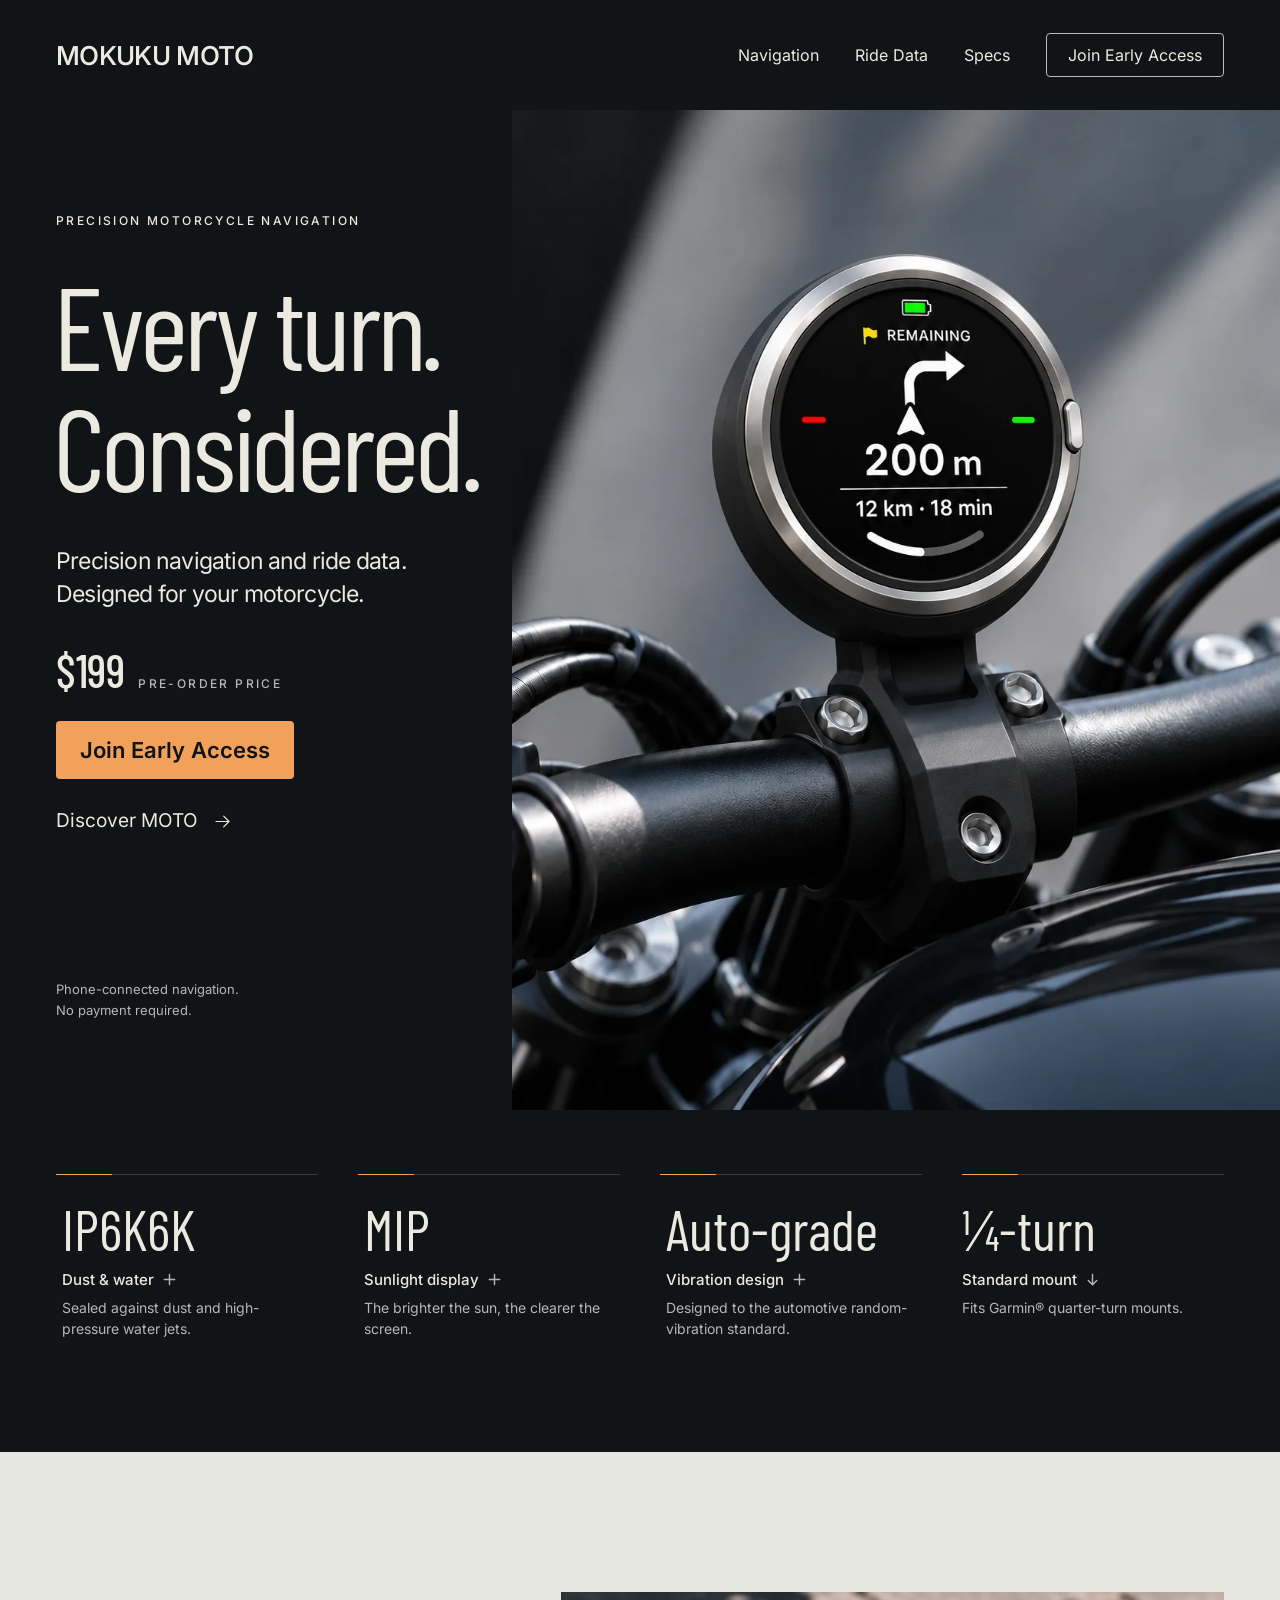
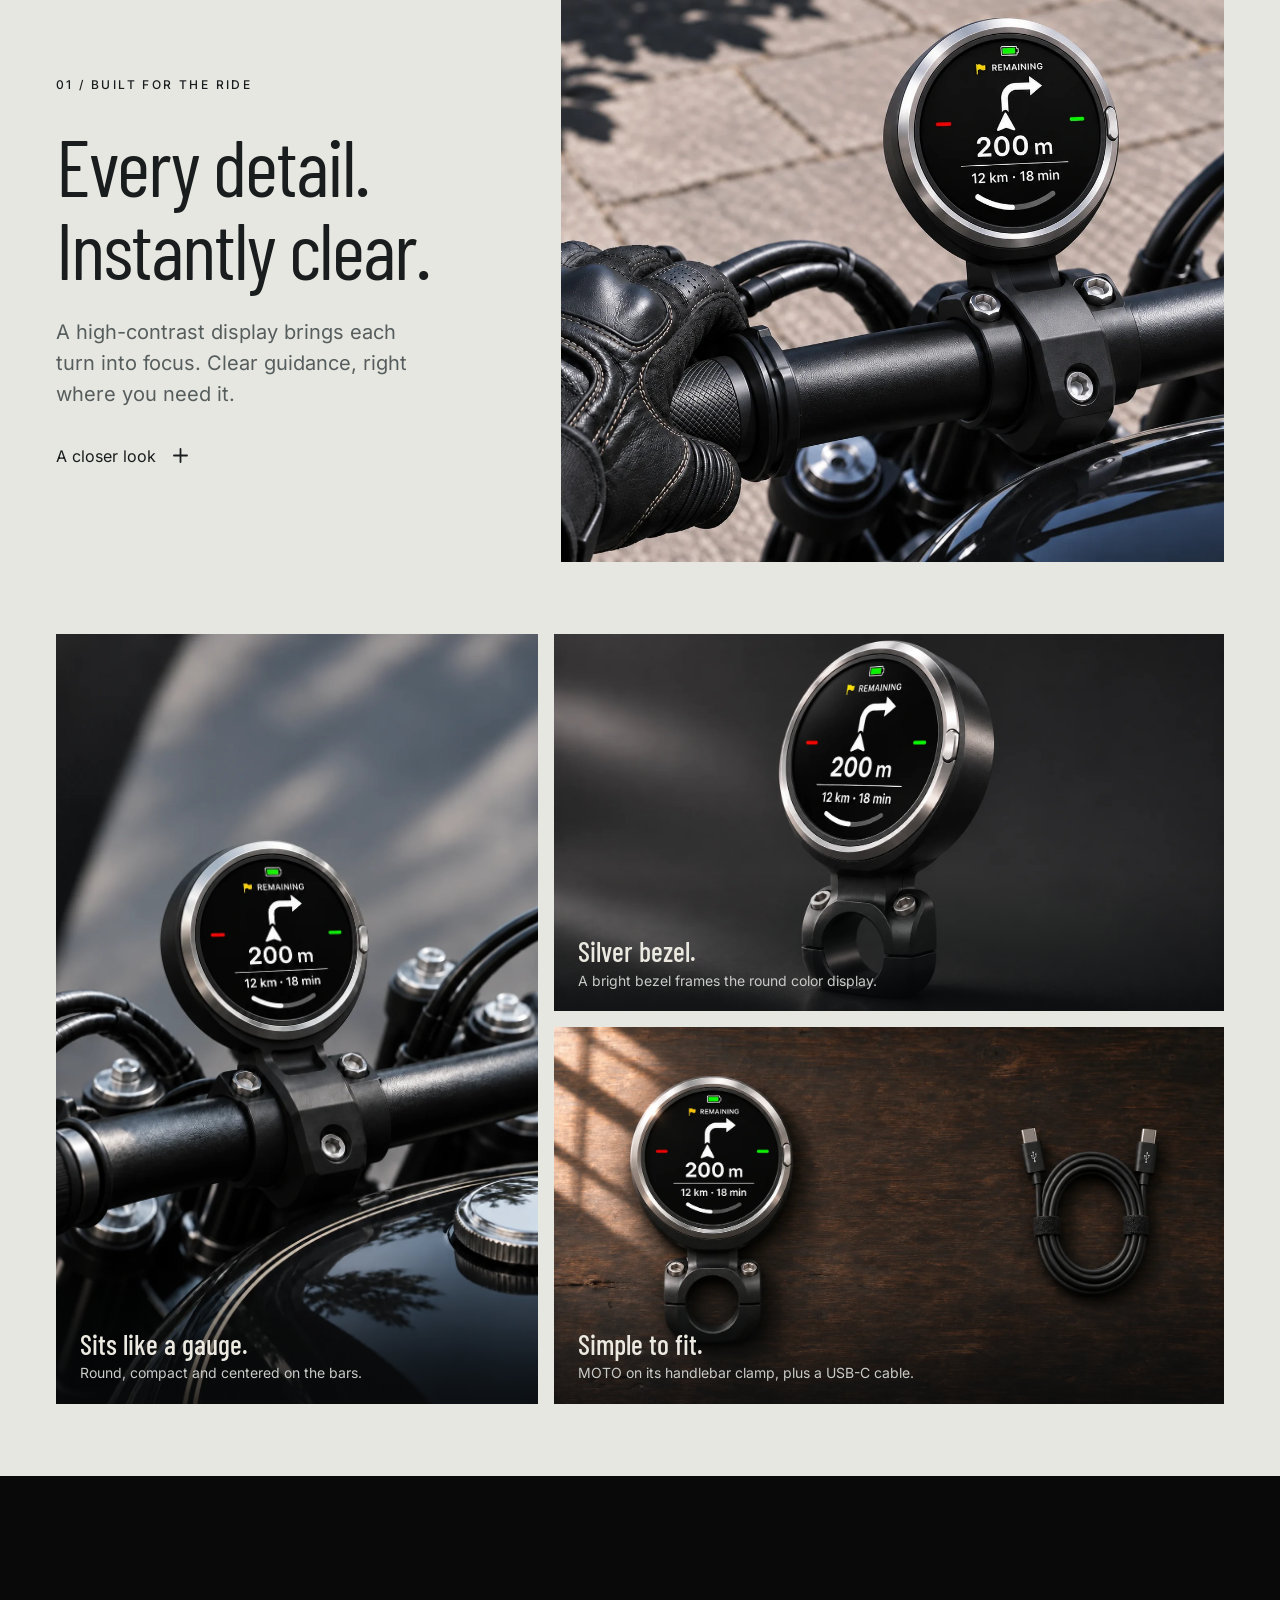
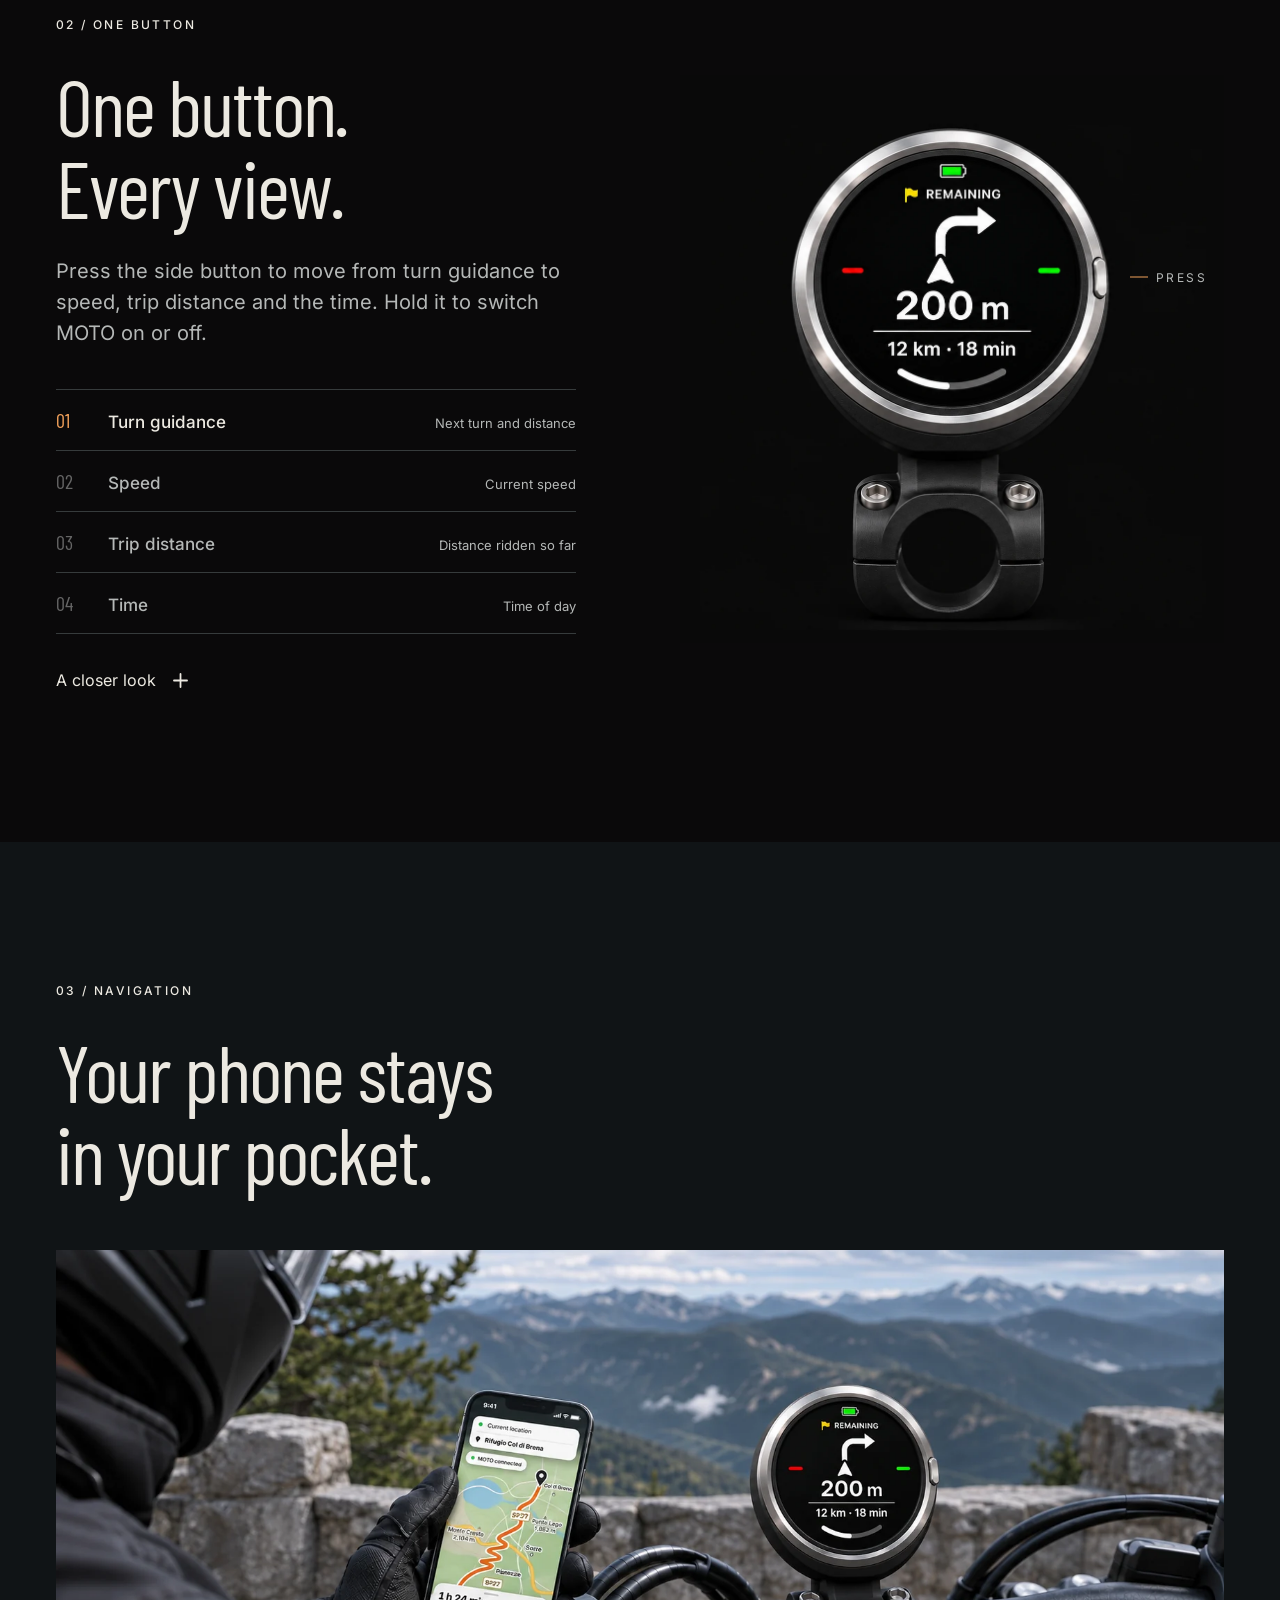
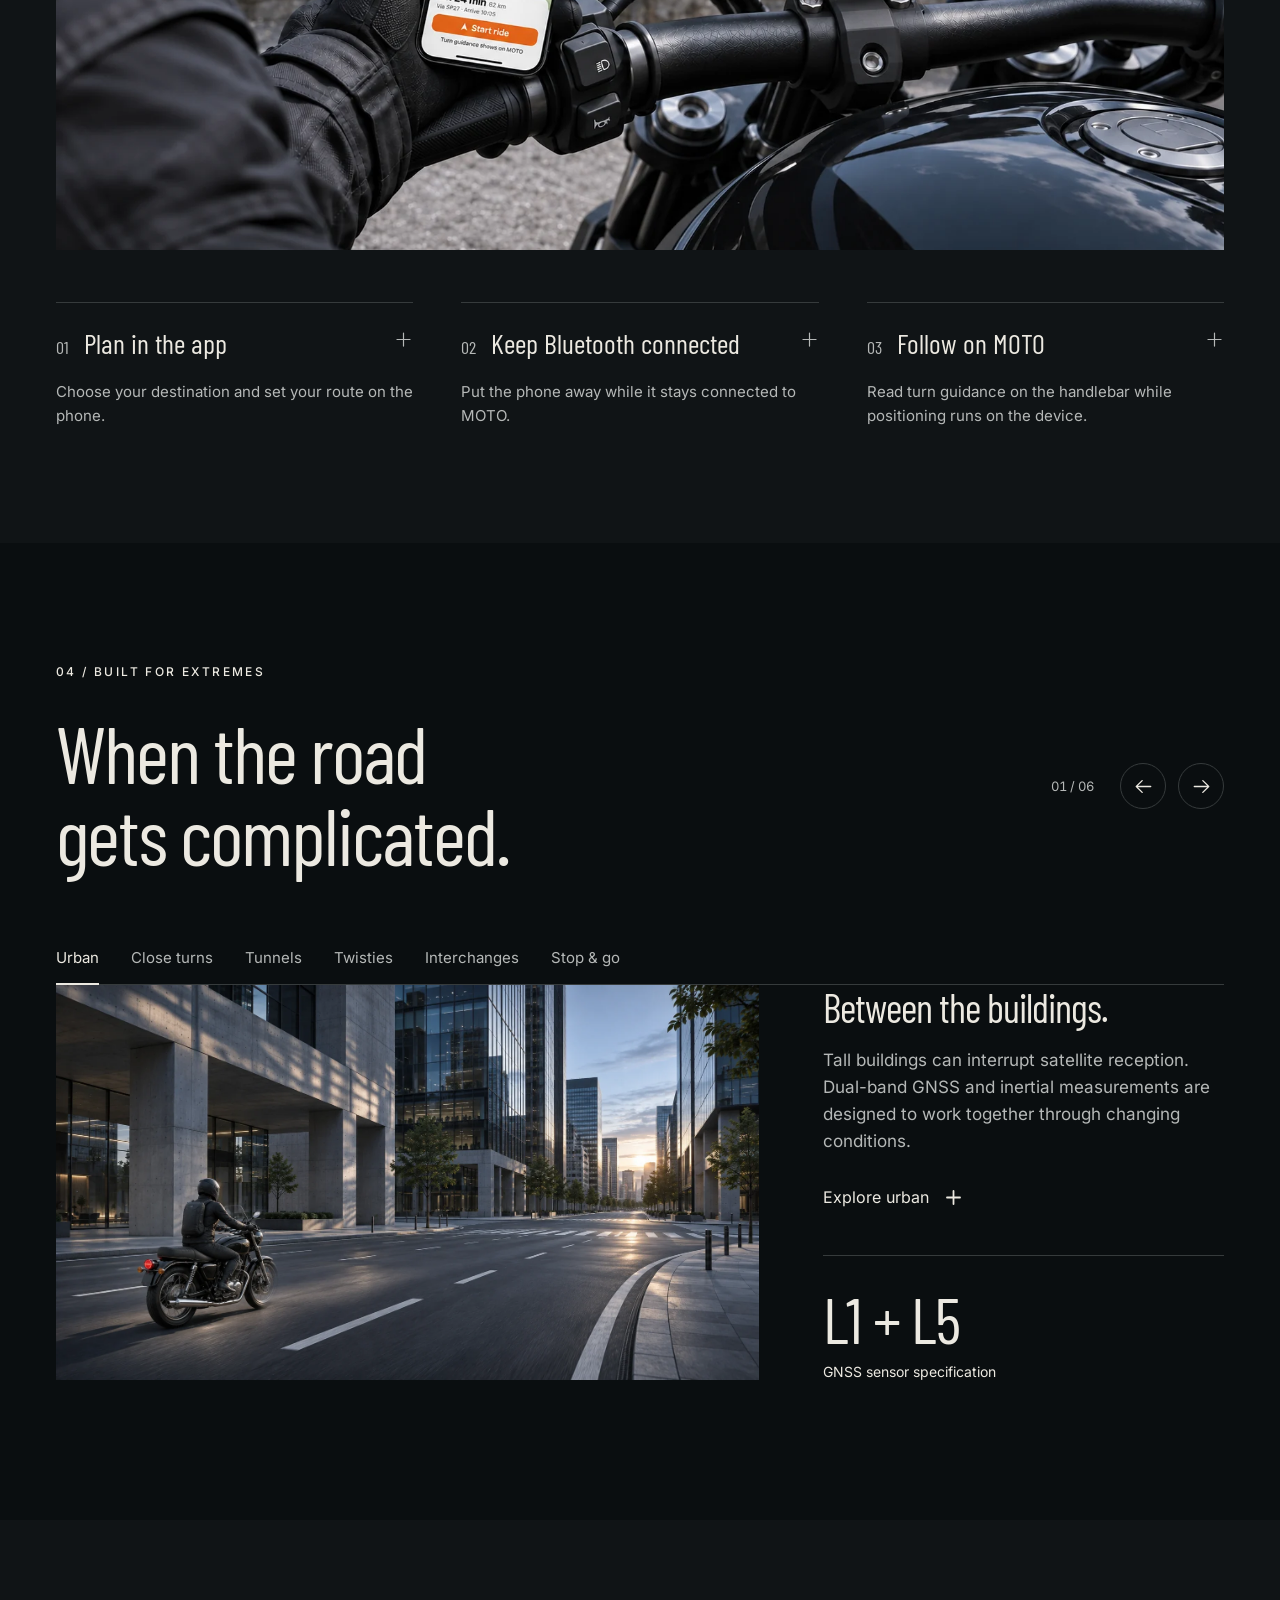
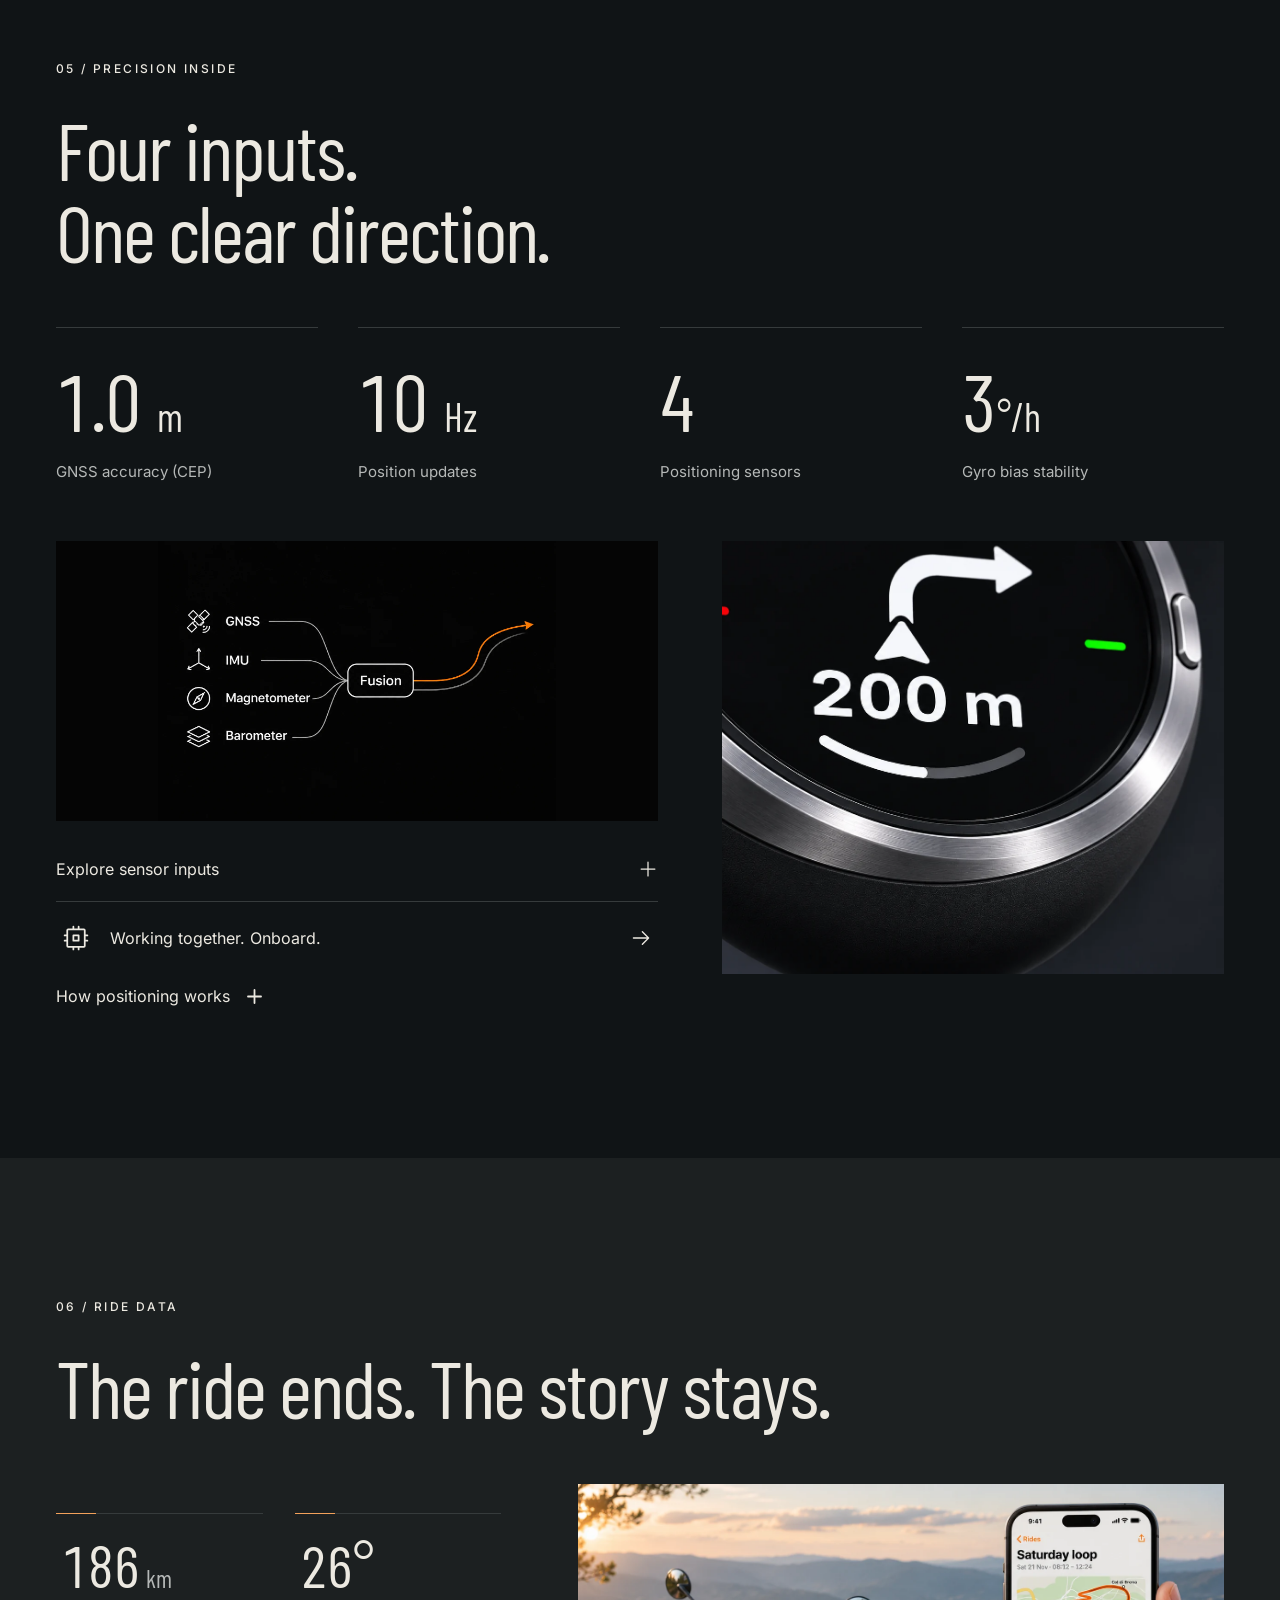
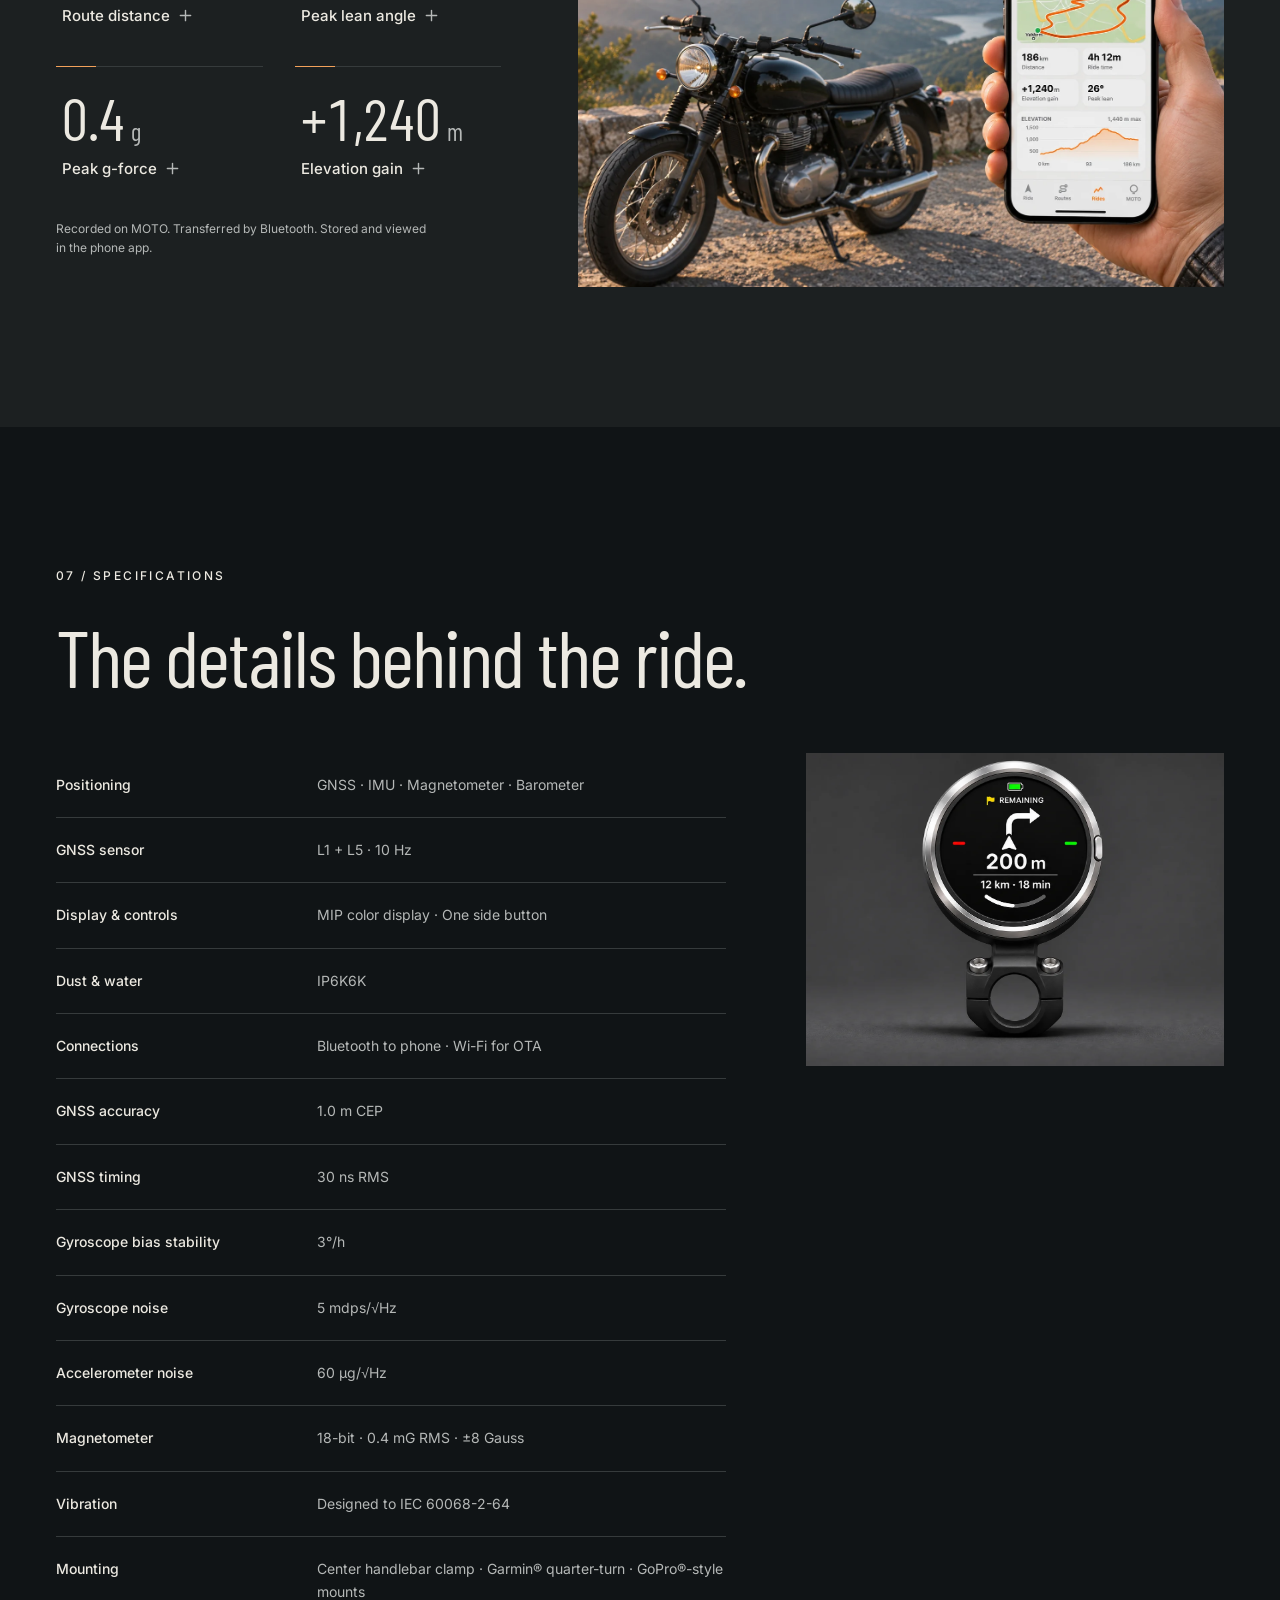
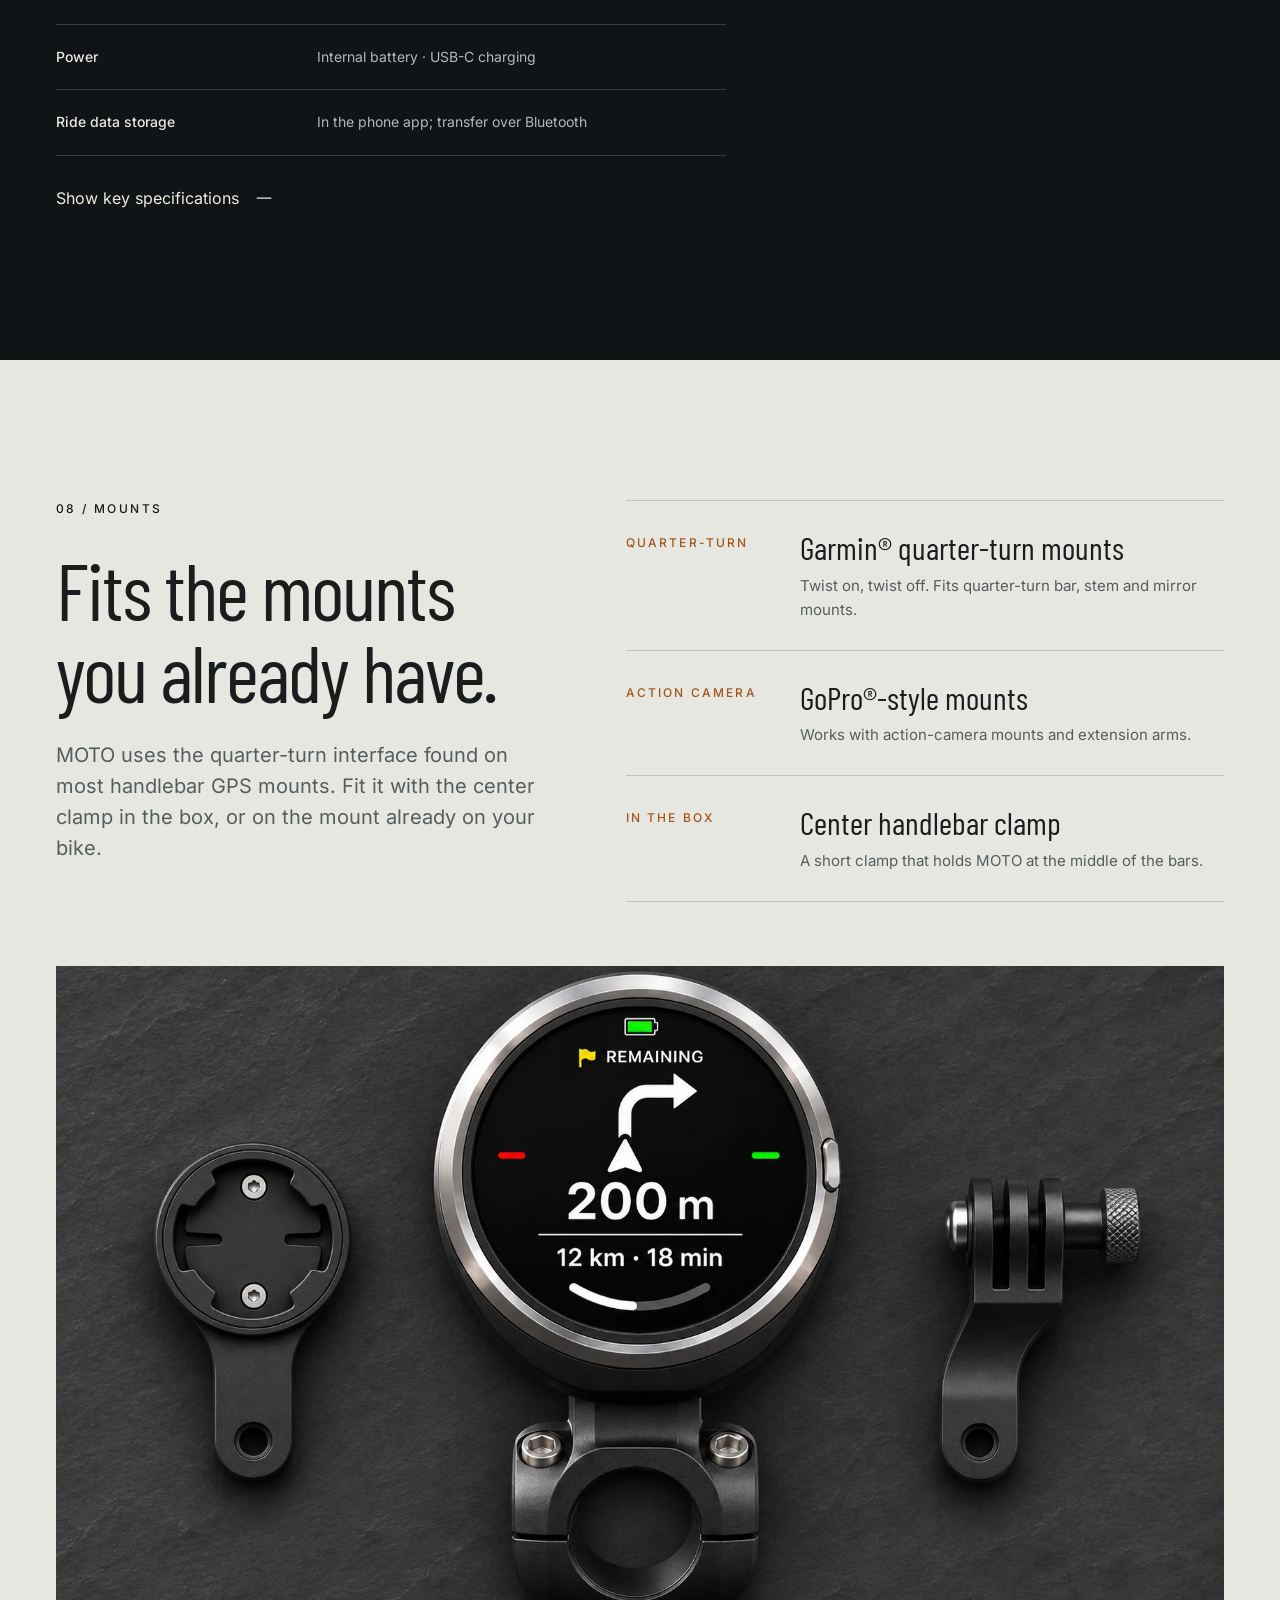
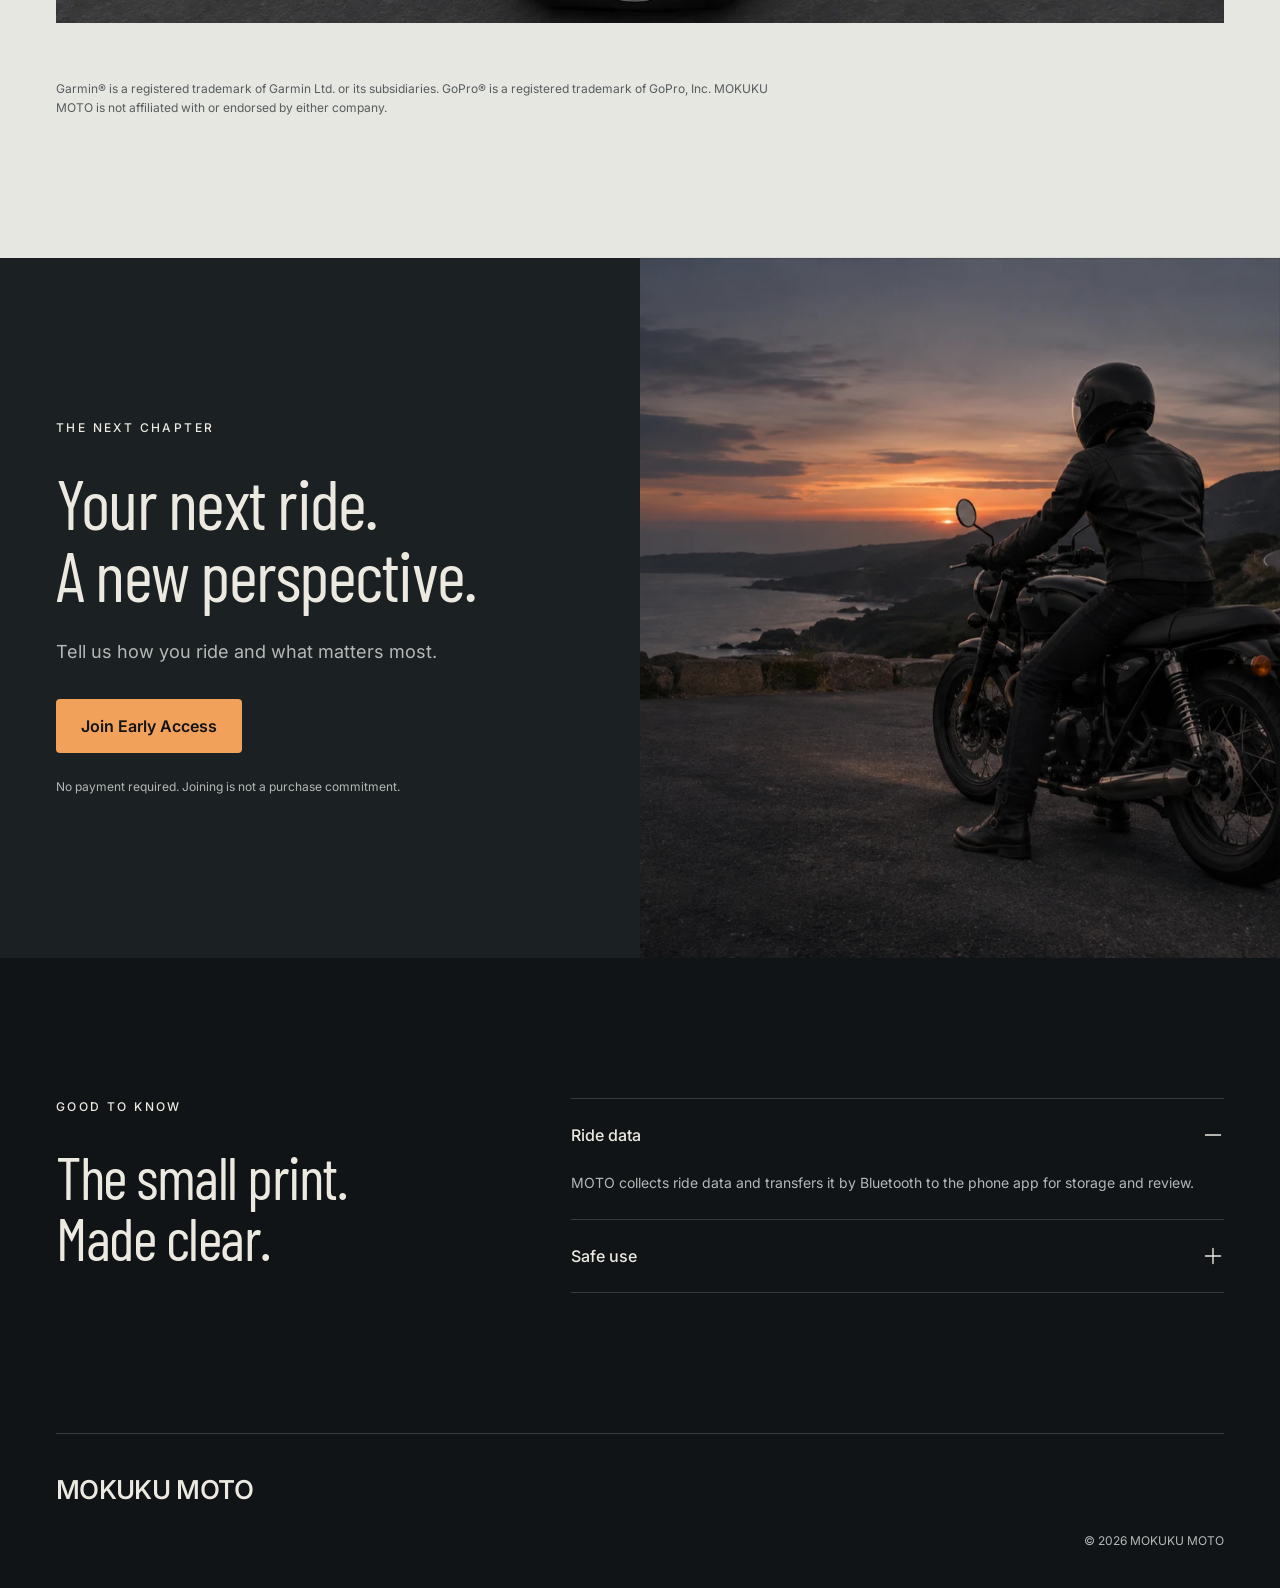
==== commit 1b0a475f: "Update direction B preview: layout pass, USD price, ride data numbers Why MOTO removed; price and su" ====
--- a/atelier/index.html
+++ b/atelier/index.html
@@ -9,8 +9,8 @@
     <meta name="moto-preview-id" content="precision-atelier-v1" />
     <meta name="theme-color" content="#101416" />
     <link rel="icon" href="data:," />
-    <script type="module" crossorigin src="./assets/index-4qZgBNdw.js"></script>
-    <link rel="stylesheet" crossorigin href="./assets/index-xpJBnjG0.css">
+    <script type="module" crossorigin src="./assets/index-DC4jzN-N.js"></script>
+    <link rel="stylesheet" crossorigin href="./assets/index-DOIvIbpk.css">
   </head>
   <body>
     <div id="root"></div>
--- a/atelier/assets/index-DOIvIbpk.css
+++ b/atelier/assets/index-DOIvIbpk.css
@@ -0,0 +1 @@
+@font-face{font-family:Inter Variable;font-style:normal;font-display:swap;font-weight:100 900;src:url(./inter-cyrillic-ext-wght-normal-BOeWTOD4.woff2) format("woff2-variations");unicode-range:U+0460-052F,U+1C80-1C8A,U+20B4,U+2DE0-2DFF,U+A640-A69F,U+FE2E-FE2F}@font-face{font-family:Inter Variable;font-style:normal;font-display:swap;font-weight:100 900;src:url(./inter-cyrillic-wght-normal-DqGufNeO.woff2) format("woff2-variations");unicode-range:U+0301,U+0400-045F,U+0490-0491,U+04B0-04B1,U+2116}@font-face{font-family:Inter Variable;font-style:normal;font-display:swap;font-weight:100 900;src:url(./inter-greek-ext-wght-normal-DlzME5K_.woff2) format("woff2-variations");unicode-range:U+1F00-1FFF}@font-face{font-family:Inter Variable;font-style:normal;font-display:swap;font-weight:100 900;src:url(./inter-greek-wght-normal-CkhJZR-_.woff2) format("woff2-variations");unicode-range:U+0370-0377,U+037A-037F,U+0384-038A,U+038C,U+038E-03A1,U+03A3-03FF}@font-face{font-family:Inter Variable;font-style:normal;font-display:swap;font-weight:100 900;src:url(./inter-vietnamese-wght-normal-CBcvBZtf.woff2) format("woff2-variations");unicode-range:U+0102-0103,U+0110-0111,U+0128-0129,U+0168-0169,U+01A0-01A1,U+01AF-01B0,U+0300-0301,U+0303-0304,U+0308-0309,U+0323,U+0329,U+1EA0-1EF9,U+20AB}@font-face{font-family:Inter Variable;font-style:normal;font-display:swap;font-weight:100 900;src:url(./inter-latin-ext-wght-normal-DO1Apj_S.woff2) format("woff2-variations");unicode-range:U+0100-02BA,U+02BD-02C5,U+02C7-02CC,U+02CE-02D7,U+02DD-02FF,U+0304,U+0308,U+0329,U+1D00-1DBF,U+1E00-1E9F,U+1EF2-1EFF,U+2020,U+20A0-20AB,U+20AD-20C0,U+2113,U+2C60-2C7F,U+A720-A7FF}@font-face{font-family:Inter Variable;font-style:normal;font-display:swap;font-weight:100 900;src:url(./inter-latin-wght-normal-Dx4kXJAl.woff2) format("woff2-variations");unicode-range:U+0000-00FF,U+0131,U+0152-0153,U+02BB-02BC,U+02C6,U+02DA,U+02DC,U+0304,U+0308,U+0329,U+2000-206F,U+20AC,U+2122,U+2191,U+2193,U+2212,U+2215,U+FEFF,U+FFFD}@font-face{font-family:Barlow Condensed;font-style:normal;font-display:swap;font-weight:500;src:url(./barlow-condensed-vietnamese-500-normal-DjeaNLFD.woff2) format("woff2"),url(./barlow-condensed-vietnamese-500-normal-CsrJDWc5.woff) format("woff");unicode-range:U+0102-0103,U+0110-0111,U+0128-0129,U+0168-0169,U+01A0-01A1,U+01AF-01B0,U+0300-0301,U+0303-0304,U+0308-0309,U+0323,U+0329,U+1EA0-1EF9,U+20AB}@font-face{font-family:Barlow Condensed;font-style:normal;font-display:swap;font-weight:500;src:url(./barlow-condensed-latin-ext-500-normal-yA5ONLQ9.woff2) format("woff2"),url(./barlow-condensed-latin-ext-500-normal-B1RE8WP7.woff) format("woff");unicode-range:U+0100-02BA,U+02BD-02C5,U+02C7-02CC,U+02CE-02D7,U+02DD-02FF,U+0304,U+0308,U+0329,U+1D00-1DBF,U+1E00-1E9F,U+1EF2-1EFF,U+2020,U+20A0-20AB,U+20AD-20C0,U+2113,U+2C60-2C7F,U+A720-A7FF}@font-face{font-family:Barlow Condensed;font-style:normal;font-display:swap;font-weight:500;src:url(./barlow-condensed-latin-500-normal-BgYH2mbd.woff2) format("woff2"),url(./barlow-condensed-latin-500-normal-HIEiP5Ov.woff) format("woff");unicode-range:U+0000-00FF,U+0131,U+0152-0153,U+02BB-02BC,U+02C6,U+02DA,U+02DC,U+0304,U+0308,U+0329,U+2000-206F,U+20AC,U+2122,U+2191,U+2193,U+2212,U+2215,U+FEFF,U+FFFD}@font-face{font-family:Barlow Condensed;font-style:normal;font-display:swap;font-weight:400;src:url(./barlow-condensed-vietnamese-400-normal-Dq9fsqrz.woff2) format("woff2"),url(./barlow-condensed-vietnamese-400-normal-BHpO_q_4.woff) format("woff");unicode-range:U+0102-0103,U+0110-0111,U+0128-0129,U+0168-0169,U+01A0-01A1,U+01AF-01B0,U+0300-0301,U+0303-0304,U+0308-0309,U+0323,U+0329,U+1EA0-1EF9,U+20AB}@font-face{font-family:Barlow Condensed;font-style:normal;font-display:swap;font-weight:400;src:url(./barlow-condensed-latin-ext-400-normal-DPMBkgfB.woff2) format("woff2"),url(./barlow-condensed-latin-ext-400-normal-DN7qpd_C.woff) format("woff");unicode-range:U+0100-02BA,U+02BD-02C5,U+02C7-02CC,U+02CE-02D7,U+02DD-02FF,U+0304,U+0308,U+0329,U+1D00-1DBF,U+1E00-1E9F,U+1EF2-1EFF,U+2020,U+20A0-20AB,U+20AD-20C0,U+2113,U+2C60-2C7F,U+A720-A7FF}@font-face{font-family:Barlow Condensed;font-style:normal;font-display:swap;font-weight:400;src:url(./barlow-condensed-latin-400-normal-Dc2u_eUW.woff2) format("woff2"),url(./barlow-condensed-latin-400-normal-BXL2z6Kg.woff) format("woff");unicode-range:U+0000-00FF,U+0131,U+0152-0153,U+02BB-02BC,U+02C6,U+02DA,U+02DC,U+0304,U+0308,U+0329,U+2000-206F,U+20AC,U+2122,U+2191,U+2193,U+2212,U+2215,U+FEFF,U+FFFD}.modal{background:#111;color:var(--fg);border:1px solid #44444a;padding:0;max-height:calc(100dvh - 48px);overflow:auto;overscroll-behavior:contain;border-radius:20px;width:580px;max-width:calc(100% - 40px)}.modal::backdrop{background:#000b;-webkit-backdrop-filter:blur(7px);backdrop-filter:blur(7px)}.modal-close{position:absolute;right:18px;top:17px;z-index:3;background:#111d}.drawer{width:640px;height:100dvh;max-height:100dvh;max-width:100%;margin:0 0 0 auto;border-radius:0;border-block:0;border-right:0}.detail-content{padding:64px 40px 40px}.detail-content h2{font-size:48px;margin-bottom:28px}.detail-content>img{height:310px;margin-bottom:28px}.detail-content p{font-size:17px;margin:14px 0}.detail-content .detail-benefit{font-size:23px;line-height:1.4;color:var(--fg)}.detail-content p.fine{font-size:14px}.detail-content .detail-metric{font-size:28px}.detail-content>.primary{margin-top:20px}.detail-content>.text-button{display:flex;width:100%;margin-top:15px}.survey{padding:42px 36px 28px}.survey .eyebrow{margin-bottom:28px}.step-counter{display:flex;justify-content:space-between;gap:15px;font-size:13px;color:var(--muted)}progress{-webkit-appearance:none;-moz-appearance:none;appearance:none;border:0;display:block;width:100%;height:5px;margin:12px 0 30px;border-radius:999px;overflow:hidden;background:#38383c}progress::-webkit-progress-bar{background:#38383c}progress::-webkit-progress-value{background:var(--orange)}progress::-moz-progress-bar{background:var(--orange)}.survey h2{font-size:34px;line-height:1.12;letter-spacing:-.04em;outline:0;margin-bottom:18px;text-wrap:initial}.survey .question-description{font-size:15px;color:var(--muted);margin-bottom:18px}.survey fieldset{border:0;padding:0;margin:24px 0 0;display:flex;flex-direction:column;gap:10px}.choice{display:flex;align-items:center;gap:14px;min-height:59px;border:1px solid #46464a;border-radius:10px;padding:15px;font-size:16px;line-height:1.4;cursor:pointer}.choice:hover{border-color:#888}.choice.selected{border-color:#c8c8ce;background:#242424}.choice input{width:20px;height:20px;accent-color:var(--orange);flex-shrink:0;margin:0}.choice>span{flex:1;min-width:0}.choice small{font-size:13px;color:var(--muted);display:block;margin-top:4px}.choice>svg{color:var(--orange)}.suggestion{margin-top:18px}.form-error{display:flex;gap:10px;color:#ff9c87;font-size:14px;line-height:1.5;margin-top:20px}.form-error:empty{margin-top:0}.form-error svg{margin-top:2px}.continue{width:100%;margin-top:24px}.survey-navigation{display:flex;justify-content:space-between;margin-top:12px}.survey-navigation .text-button{font-size:14px}.contact-fields{display:flex;flex-direction:column;gap:22px;margin-top:28px}.contact-fields label{font-size:15px;display:flex;flex-direction:column;gap:10px}.contact-fields label>.muted{display:inline}.contact-fields input{height:52px;background:#080808;border:1px solid #66666d;border-radius:9px;padding:0 14px;color:var(--fg);width:100%;font-size:16px}.contact-fields input[aria-invalid=true]{border-color:#ff9c87}.contact-fields .text-button{align-self:flex-start;font-size:14px}.notice{padding:12px;background:#222;color:var(--muted);font-size:14px;border-radius:8px;margin-bottom:20px}.survey-success{padding:74px 40px 44px}.survey-success>svg{color:var(--orange);margin-bottom:28px}.survey-success h2{font-size:38px;outline:0;margin-bottom:24px}.survey-success p:not(.eyebrow){font-size:17px;color:var(--muted);margin-bottom:24px}.survey-success .primary{margin-top:12px}.survey .survey-intro{font-size:15px;line-height:1.55;color:var(--muted);margin:-6px 0 26px;padding-bottom:22px;border-bottom:1px solid #2e2e32}.survey .question-hint{font-size:13px;letter-spacing:.02em;color:var(--muted);margin:-6px 0 10px}.survey .question-hint+.question-description{margin-top:4px}.survey-field{display:flex;flex-direction:column;gap:10px;margin-top:18px;font-size:15px;line-height:1.45}.survey-field .muted{display:inline}.survey-field input,.survey-field textarea{width:100%;background:#080808;border:1px solid #66666d;border-radius:9px;color:var(--fg);font:inherit;font-size:16px}.survey-field input{height:52px;padding:0 14px}.survey-field textarea{min-height:140px;padding:14px;resize:vertical;line-height:1.5}.survey-field input:focus-visible,.survey-field textarea:focus-visible{outline:2px solid var(--orange);outline-offset:1px}:root{font-family:Inter Variable,sans-serif;color:#ece9e1;background:#101416;font-synthesis:none;--bg: #101416;--panel: #191d1e;--fg: #ece9e1;--muted: #b5b8b7;--orange: #f2a15a;--line: #363b3c;--ease: cubic-bezier(.165, .84, .44, 1);color-scheme:dark}*{box-sizing:border-box}html{scroll-behavior:smooth;scroll-padding-top:90px}body{margin:0;min-width:320px}button,input{font:inherit}button,a,input,summary{touch-action:manipulation;-webkit-tap-highlight-color:transparent}button{color:inherit;cursor:pointer;border:0;background:none}a{color:inherit;text-decoration:none}button:disabled{opacity:.45;cursor:not-allowed}button:focus-visible,a:focus-visible,input:focus-visible,summary:focus-visible{outline:2px solid var(--orange);outline-offset:5px}h1,h2,h3,p,figure{margin:0}h1,h2,h3{font-family:Barlow Condensed,sans-serif;font-weight:500;letter-spacing:-.025em}h1{font-size:clamp(78px,9.6vw,138px);line-height:1.02}h2{font-size:clamp(56px,6.3vw,88px);line-height:1.02}h3{font-size:38px;line-height:1.1}p{line-height:1.6}img{display:block;width:100%;max-width:100%;object-fit:cover}figure{position:relative}svg{flex-shrink:0}.container{width:calc(100% - 112px);max-width:1328px;margin-inline:auto}.section{padding-block:140px}.eyebrow,.hero-category{font-size:12px;letter-spacing:.2em;text-transform:uppercase;font-weight:500;line-height:1.5;margin-bottom:30px}.fine{font-size:12px;line-height:1.6;color:var(--muted)}.muted{color:var(--muted)}.primary{display:inline-flex;align-items:center;justify-content:center;gap:14px;padding:17px 25px;min-height:52px;border-radius:4px;background:var(--orange);color:#101416;font-weight:600;font-size:16px;transition:background .2s var(--ease),transform .2s var(--ease)}.primary:hover{background:#ffb575;transform:translateY(-1px)}.text-button{display:inline-flex;gap:15px;align-items:center;min-height:44px;padding:8px 0;font-size:16px;line-height:1.4;text-align:left}.text-button:hover{text-decoration:underline;text-underline-offset:6px}.icon-button{display:inline-flex;justify-content:center;align-items:center;width:46px;height:46px;min-width:46px;border:1px solid var(--line);border-radius:50%;transition:background .2s}.icon-button:hover{background:#ffffff12}.section-heading{margin-bottom:55px}.section-description{font-size:20px;line-height:1.55;color:var(--muted);max-width:540px;margin-top:28px}.disclosure{margin-top:24px}.mobile-break{display:none}.sr-only{position:absolute;width:1px;height:1px;padding:0;margin:-1px;overflow:hidden;clip:rect(0,0,0,0);white-space:nowrap;border:0}.skip-link{position:fixed;left:20px;top:-80px;background:var(--orange);color:#101416;padding:16px;z-index:100}.skip-link:focus{top:10px}.site-header{height:clamp(76px,9vw,110px);padding-inline:5.6%;display:flex;align-items:center;justify-content:space-between;background:var(--bg);position:sticky;top:0;z-index:10}.wordmark{font-size:24px;font-weight:600;letter-spacing:-.04em;white-space:nowrap}.site-nav{display:flex;align-items:center;gap:36px;font-size:14px}.site-nav>a{padding-block:12px}.site-nav>a:hover{color:var(--orange)}.nav-cta{border:1px solid #b9bdbb;border-radius:4px;min-height:44px;padding:10px 21px;font-size:14px}.nav-cta:hover{background:var(--fg);color:var(--bg)}.menu-toggle{display:none}.hero{display:grid;grid-template-columns:40% 60%;min-height:680px;height:clamp(680px,80vw,1000px)}.hero-copy{padding:8vw 22px 7vw 14%;display:flex;flex-direction:column;align-items:flex-start;min-width:0}.hero-category{margin-bottom:34px;white-space:nowrap}.hero h1{margin-left:-3px;white-space:nowrap}.hero-description{font-size:clamp(17px,2.05vw,23px);line-height:1.45;margin-top:40px;letter-spacing:-.035em}.hero-actions{display:flex;flex-direction:column;gap:20px;margin-top:48px;align-items:flex-start}.hero-actions .primary{font-size:18px;padding:17px 25px}.hero-footnote{margin-top:auto;padding-top:40px}.hero-image{height:100%;overflow:hidden}.hero-image img{height:100%;object-position:50% 24%}.road-intro{position:relative}.road-intro figure{height:clamp(380px,48vw,640px)}.road-intro img{height:100%;object-position:center 53%}.road-intro h2{position:absolute;left:5.6%;bottom:56px;font-size:clamp(48px,5vw,74px);line-height:1.02;text-shadow:0 2px 25px #0009}.connection-strip{padding-block:60px 72px}.connection-strip>div{display:grid;grid-template-columns:1fr 1fr;gap:40px}.connection-strip h3+h3{border-left:1px solid #9b9e9d;padding-left:40px}.connection-strip p{margin-top:22px;font-size:18px;color:var(--muted)}.hardware{background:#e7e7e2;color:#191d1e;--muted: #565d5d;--line: #bfc3c0;color-scheme:light;padding-bottom:72px}.hardware-layout{display:grid;grid-template-columns:.85fr 1.3fr;gap:72px;align-items:center}.hardware-layout .section-heading{margin-bottom:0}.hardware-layout .section-description{max-width:360px}.hardware-layout .text-button{margin-top:24px}.hardware-layout figure{height:570px}.hardware-layout img{height:100%}.hardware-benefits{display:grid;grid-template-columns:repeat(3,1fr);margin-top:64px;gap:40px}.hardware-benefits button{display:flex;gap:16px;align-items:center;text-align:left;border-top:1px solid var(--line);padding:28px 0;font-size:17px;line-height:1.4}.hardware-benefits button>svg{margin-left:auto}.item-index{font-family:Barlow Condensed,sans-serif;font-size:20px;color:#666}.navigation{padding-bottom:115px}.navigation .section-heading{max-width:650px}.navigation-picture{height:600px}.navigation-picture img{height:100%;object-position:center}.steps{display:grid;grid-template-columns:repeat(3,1fr);gap:48px;margin-top:52px}.step{text-align:left;padding:24px 0 0;border-top:1px solid var(--line);display:flex;flex-direction:column;gap:20px;position:relative;line-height:1.6;color:var(--muted);font-size:15px}.step-title{display:block;font-family:Barlow Condensed,sans-serif;font-size:28px;color:var(--fg);line-height:1.2;padding-right:20px}.step-title .muted{margin-right:9px;font-size:18px}.step>svg{position:absolute;right:0;top:27px}.step:hover .step-title{color:var(--orange)}.extremes{background:#0a0e10;padding-top:120px}.extremes .container{position:relative}.extremes .section-heading{max-width:720px}.scene-controls{display:flex;align-items:center;gap:26px;position:absolute;right:0;top:100px}.scene-controls>span{font-size:13px;color:var(--muted);font-variant-numeric:tabular-nums}.scene-controls>div{display:flex;gap:12px}.scenario-tabs{display:flex;gap:32px;border-bottom:1px solid var(--line);flex-wrap:wrap}.scenario-tabs button{color:var(--muted);font-size:15px;padding:17px 0;position:relative;min-height:48px}.scenario-tabs button[aria-selected=true]{color:var(--fg)}.scenario-tabs button[aria-selected=true]:after{content:"";position:absolute;left:0;right:0;bottom:-1px;height:2px;background:var(--fg)}.more-button{font-size:13px;margin:12px 0 20px;color:var(--muted)}.scene-image{aspect-ratio:16 / 9;overflow:hidden}.scene-image img{height:100%;animation:scene-in .4s var(--ease)}.scene-story{display:grid;grid-template-columns:1.2fr 1fr;gap:100px;padding-top:40px}.scene-story h3{font-size:46px;margin-bottom:18px}.scene-story p:not(.fine){font-size:17px;color:var(--muted);max-width:550px}.scene-story .text-button{margin-top:20px}.scene-metric{border-left:1px solid var(--line);padding-left:45px;display:flex;flex-direction:column;align-items:flex-start}.scene-metric strong{font-family:Barlow Condensed,sans-serif;font-weight:400;font-size:76px;line-height:1.1;letter-spacing:-.02em}.scene-metric>span{font-size:14px;margin-top:8px}.scene-metric .fine{margin-top:20px;max-width:390px}.simulation{margin-top:44px;border-top:1px solid var(--line);border-bottom:1px solid var(--line)}.simulation summary,.sensor-explorer summary{cursor:pointer;list-style:none;display:flex;align-items:center;justify-content:space-between;min-height:64px;font-size:16px;gap:20px}.simulation-body{padding:16px 0 32px;max-width:740px}.simulation-controls{display:flex;align-items:center;gap:16px;margin:20px 0}.simulation-controls input{flex:1;min-width:0;accent-color:var(--fg)}.precision-numbers{display:grid;grid-template-columns:repeat(3,1fr);gap:40px;margin:20px 0}.precision-numbers>div{border-top:1px solid var(--line);padding-top:24px}.precision-numbers strong{font-family:Barlow Condensed,sans-serif;font-weight:400;font-size:80px;line-height:1.2;display:block}.precision-numbers small{font-size:40px}.precision-numbers span{display:block;margin-top:14px;color:var(--muted);font-size:15px}.precision-layout{margin-top:60px;display:grid;grid-template-columns:1.2fr 1fr;gap:64px;align-items:center}.fusion-diagram{width:100%;height:280px;object-fit:contain;background:#050505}.precision-layout>figure{height:560px;overflow:hidden}.precision-layout>figure img{height:100%;object-position:85% 50%}.sensor-explorer{border-bottom:1px solid var(--line);margin-top:16px}.sensor-explorer button{display:flex;width:100%;gap:20px;padding:20px 0;align-items:center;text-align:left;border-top:1px solid var(--line)}.sensor-explorer button>span{flex:1}.sensor-explorer strong{display:block;font-size:17px;font-weight:500}.sensor-explorer small{display:block;font-size:13px;color:var(--muted);margin-top:6px}.fusion-link{display:flex;gap:20px;align-items:center;min-height:72px;width:100%;text-align:left;font-size:16px}.fusion-link>span{flex:1}.sensor-list button:hover{color:var(--orange)}.ride-data{background:#1c2021}.ride-photo{height:620px}.ride-photo img{height:100%;object-position:center}.ride-stats{display:grid;grid-template-columns:repeat(3,1fr);gap:40px;padding:42px 0;border-bottom:1px solid var(--line)}.ride-stats>div{display:flex;flex-direction:column;gap:10px}.ride-stats strong{font-family:Barlow Condensed,sans-serif;font-size:58px;font-weight:400;line-height:1.1}.ride-stats small{font-size:28px}.ride-stats span{font-size:14px;color:var(--muted)}.ride-tabs{display:flex;gap:32px;margin-top:40px;border-bottom:1px solid var(--line)}.ride-tabs button{min-height:52px;font-size:15px;color:var(--muted);border-bottom:2px solid transparent;padding-inline:0}.ride-tabs button[aria-selected=true]{color:var(--fg);border-color:var(--fg)}.ride-view{display:grid;grid-template-columns:1fr 1fr;gap:80px;padding-top:42px}.ride-view h3{font-size:36px;margin-bottom:20px}.ride-view p{font-size:16px;color:var(--muted)}.ride-view p.fine{font-size:12px;margin-top:24px}.chart-panel{min-width:0}.chart-panel>strong{display:block;font-family:Barlow Condensed,sans-serif;font-weight:400;font-size:38px;margin-top:8px}.chart-panel small{font-size:22px}.ride-chart{height:180px;min-width:0}.ride-data>.container>.text-button{margin-top:16px}.together{position:relative;background:#151a1b;padding:100px 0 0}.together>.container{display:grid;grid-template-columns:1.1fr 1fr;gap:16px 60px;padding-bottom:65px}.together .eyebrow{grid-column:1/-1;margin-bottom:10px}.together h2{grid-row:2/6}.together p:not(.eyebrow){font-size:18px;color:var(--muted)}.together p.fine{font-size:13px}.together .text-button{justify-self:start}.together figure{height:580px;overflow:hidden}.together img{height:100%;object-position:center 58%}.specs-layout{display:grid;grid-template-columns:1.6fr 1fr;gap:80px;align-items:start}.specs dl{margin:0}.specs dl>div{display:grid;grid-template-columns:.8fr 1.4fr;gap:28px;padding:21px 0;border-bottom:1px solid var(--line);font-size:14px;line-height:1.6}.specs dt{font-weight:500}.specs dd{margin:0;color:var(--muted)}.specs-layout figure{height:530px;position:sticky;top:70px;overflow:hidden}.specs-layout img{height:100%;object-fit:contain}.specs .text-button{margin-top:20px}.early-access{display:grid;grid-template-columns:1fr 1fr;background:#1b2022}.early-access>.container{width:auto;margin:0;padding:100px 56px;align-self:center}.early-access h2{font-size:clamp(52px,5.5vw,78px);margin-bottom:28px}.early-access .container>p:not(.eyebrow):not(.fine){font-size:18px;color:var(--muted)}.early-access .primary{margin-top:32px}.early-access figure{height:700px}.early-access img{height:100%;object-position:77% center}.safety .container{display:grid;grid-template-columns:.8fr 1.2fr;gap:80px}.safety h2{font-size:60px}.safety .section-heading{margin:0}.accordion details{border-bottom:1px solid var(--line)}.accordion details:first-child{border-top:1px solid var(--line)}summary::-webkit-details-marker{display:none}.accordion summary{list-style:none;display:flex;justify-content:space-between;align-items:center;gap:24px;font-size:16px;font-weight:500;padding:25px 0;cursor:pointer}.accordion details p{font-size:14px;color:var(--muted);padding-bottom:25px;line-height:1.7}.accordion .minus{display:none}.accordion details[open] .plus{display:none}.accordion details[open] .minus{display:block}.site-footer{border-top:1px solid var(--line);padding-block:40px;display:flex;align-items:center;gap:28px;flex-wrap:wrap}.site-footer>span{font-size:12px;color:var(--muted)}.site-footer>span:first-of-type{margin-left:auto}.copyright{width:100%;text-align:right}.modal{background:var(--bg);border-radius:4px;border-color:var(--line);width:620px}.drawer{width:650px;border-radius:0}.modal-close{background:var(--bg)}.detail-content h2{font-size:56px}.survey h2{font-family:Inter Variable,sans-serif;font-weight:500;font-size:28px;line-height:1.2;letter-spacing:-.04em}.survey .eyebrow{margin-bottom:26px}.choice,.contact-fields input{border-radius:4px}.survey-success h2{font-size:58px}.step-counter{font-size:12px}.notice{border-radius:4px}.survey-success>svg{color:var(--fg)}.choice.selected{background:#262c2d;border-color:#c0c5c2}.choice>svg{color:var(--fg)}.survey progress{height:3px;border-radius:0}.detail-content>img{object-position:center}.modal h2:focus{outline:0}@keyframes scene-in{0%{opacity:.65}to{opacity:1}}@media(min-width:1600px){.hero h1{font-size:148px}.hero-description{font-size:24px}}@media(max-width:1100px){.container{width:calc(100% - 80px)}.site-nav{gap:25px}.hero-copy{padding-top:8vw;padding-left:14%;padding-bottom:8vw;padding-right:12px}.hero h1{font-size:9.5vw}.hero-description{font-size:20px;margin-top:38px}.hero-actions{margin-top:48px}.hero-actions .primary{font-size:17px}.hardware-layout{gap:44px;grid-template-columns:.85fr 1.15fr}.hardware-layout figure{height:490px}.hardware-benefits{gap:24px}.hardware-benefits button{font-size:15px}.section{padding-block:100px}.steps{gap:30px}.step-title{font-size:25px}.precision-layout{gap:36px}.precision-layout>figure{height:500px}.scene-story{gap:48px}.scene-metric{padding-left:32px}.navigation-picture,.ride-photo{height:500px}.specs-layout{gap:45px}.specs-layout figure{height:440px}.safety .container{gap:40px}.early-access>.container{padding:80px 40px}.early-access figure{height:630px}}@media(max-width:760px){html{scroll-padding-top:82px}.container{width:calc(100% - 40px)}.site-header{height:74px;padding:0 20px;position:sticky;top:0;background:#101416f5}.wordmark{font-size:20px}.menu-toggle{display:flex;border:0}.site-nav{display:none}.site-nav.open{display:flex;position:absolute;left:0;right:0;top:74px;padding:18px 24px 28px;background:#101416;flex-direction:column;align-items:stretch;gap:8px;border-bottom:1px solid var(--line)}.site-nav.open>a{padding:12px 0;font-size:17px}.nav-cta{margin-top:8px}.hero{height:auto;min-height:0;display:flex;flex-direction:column}.hero-copy{padding:35px 24px 30px;display:block}.hero-category{font-size:12px;letter-spacing:.16em;margin-bottom:18px;white-space:normal}.hero h1{font-size:72px;line-height:.98;white-space:normal;letter-spacing:-.02em}.hero-description{font-size:16px;margin-top:20px;line-height:1.5;letter-spacing:-.025em}.hero-actions{flex-direction:row;align-items:center;gap:22px;margin-top:24px}.hero-actions .primary{font-size:14px;padding:14px 16px;min-height:46px}.hero-actions .text-button{font-size:13px;gap:7px}.hero-actions .text-button svg{width:16px}.hero-footnote{margin-top:16px;padding:0;font-size:12px;line-height:1.5}.hero-footnote br{display:none}.hero-image{height:440px}.hero-image img{object-position:center 38%}.road-intro figure{height:350px}.road-intro h2{font-size:42px;left:24px;bottom:32px}.connection-strip{padding:34px 0 45px}.connection-strip>div{gap:16px}.connection-strip h3{font-size:25px;line-height:1.1}.connection-strip h3+h3{padding-left:18px}.connection-strip p{font-size:13px;margin-top:20px}.section{padding:72px 0}.eyebrow{font-size:12px;letter-spacing:.15em;margin-bottom:20px}h2{font-size:52px}h3{font-size:32px}.section-heading{margin-bottom:32px}.section-description{font-size:17px;margin-top:20px}.fine{font-size:12px}.hardware-layout{display:flex;flex-direction:column;gap:30px;align-items:stretch}.hardware-layout .section-description{max-width:100%}.hardware-layout .text-button{margin-top:14px}.hardware-layout figure{height:350px;margin:0 -20px}.hardware-benefits{display:block;margin-top:28px}.hardware-benefits button{width:100%;padding:20px 0;min-height:70px;font-size:16px}.hardware-benefits button>svg{margin-left:auto}.navigation-picture{height:auto;margin-inline:-20px}.navigation-picture img{aspect-ratio:1.15;object-fit:cover}.steps{display:block;margin-top:28px}.step{width:100%;margin-top:0;padding:20px 0;gap:12px}.step-title{font-size:28px;padding-right:30px}.step>span:not(.step-title){font-size:15px;max-width:95%}.scene-controls{position:static;justify-content:space-between;margin-bottom:20px}.scenario-tabs{gap:0 24px;justify-content:flex-start}.scenario-tabs button{font-size:13px;padding:12px 0;min-height:44px}.more-button{margin:10px 0 15px;font-size:13px}.scene-image{aspect-ratio:auto;height:320px;margin:0 -20px}.scene-story{display:flex;flex-direction:column;gap:28px;padding-top:26px}.scene-story h3{font-size:36px}.scene-story p:not(.fine){font-size:16px}.scene-story .text-button{margin-top:14px}.scene-metric{border-left:0;border-top:1px solid var(--line);padding:24px 0 0}.scene-metric strong{font-size:66px}.scene-metric .fine{margin-top:14px}.simulation{margin-top:28px}.simulation summary{font-size:14px}.precision-numbers{gap:18px}.precision-numbers strong{font-size:42px}.precision-numbers small{font-size:24px}.precision-numbers span{font-size:12px;line-height:1.5;margin-top:10px}.precision-layout{display:flex;flex-direction:column;gap:30px;margin-top:32px;align-items:stretch}.fusion-diagram{height:240px}.precision-layout>figure{height:320px}.sensor-explorer button{gap:15px}.sensor-explorer small{font-size:12px}.ride-photo{height:350px;margin:0 -20px}.ride-photo img{object-position:70% center}.ride-stats{gap:16px;padding:28px 0}.ride-stats strong{font-size:35px}.ride-stats small{font-size:19px}.ride-stats span{font-size:12px}.ride-tabs{gap:0;justify-content:space-between;margin-top:24px}.ride-tabs button{font-size:13px}.ride-view{display:flex;flex-direction:column;gap:24px;padding-top:26px}.ride-view h3{font-size:34px}.ride-view p{font-size:15px}.chart-panel{width:100%}.together{padding-top:65px}.together>.container{display:block;padding-bottom:36px}.together .eyebrow{margin-bottom:22px}.together h2{margin-bottom:24px}.together p:not(.eyebrow){font-size:16px;margin-bottom:12px}.together p.fine{font-size:12px}.together figure{height:380px}.together img{object-position:53% center}.specs-layout{display:flex;flex-direction:column;gap:30px}.specs dl{width:100%}.specs dl>div{gap:20px;font-size:13px;padding:18px 0;grid-template-columns:.9fr 1.4fr}.specs-layout figure{display:block;position:static;width:100%;height:300px}.early-access{display:flex;flex-direction:column}.early-access>.container{padding:60px 20px;width:100%}.early-access h2{font-size:57px}.early-access .container>p:not(.eyebrow):not(.fine){font-size:16px}.early-access .primary{margin-top:25px}.early-access figure{height:350px}.early-access img{object-position:77% center}.safety .container{display:block}.safety .section-heading{margin-bottom:32px}.safety h2{font-size:48px}.accordion summary{font-size:15px;padding:22px 0}.site-footer{padding-block:30px;display:block}.site-footer>span{display:block;font-size:12px;margin-top:20px;line-height:1.6}.copyright{text-align:left}.mobile-break{display:block}.desktop-break{display:none}.modal{max-width:calc(100% - 24px);max-height:calc(100dvh - 24px)}.drawer{max-width:100%;max-height:100dvh}.survey{padding:38px 24px 24px}.survey h2{font-size:26px}.survey .eyebrow{margin-bottom:28px}.step-counter{font-size:12px}.step-counter>span+span{display:none}.choice{font-size:14px;min-height:55px;padding:12px;gap:12px}.choice small{font-size:12px}.detail-content{padding:65px 24px 30px}.detail-content h2{font-size:46px}.detail-content>img{height:260px}.detail-content .detail-benefit{font-size:20px}.detail-content p{font-size:15px}.survey-success{padding:70px 24px 30px}.survey-success h2{font-size:48px}.survey-success p:not(.eyebrow){font-size:15px}.modal-close{right:12px;top:12px}}@media(prefers-reduced-motion:reduce){html{scroll-behavior:auto}*,*:before,*:after{animation:none!important;transition:none!important}.primary:hover{transform:none}}h1,h2,h3{font-weight:400}.wordmark{font-size:26px;font-weight:550;letter-spacing:-.025em}.site-nav,.nav-cta{font-size:16px}.hero h1{font-size:clamp(76px,9.2vw,132px);letter-spacing:-.035em}.hero-actions .primary{font-size:22px;min-height:58px;padding:15px 24px}.hero-actions .text-button{font-size:19px}.hero-footnote{font-size:13px}.hero-copy{padding-right:24px}.connection-strip h3{font-size:clamp(30px,3.8vw,48px)}@media(max-width:760px){.wordmark{font-size:20px}.hero h1{font-size:72px;letter-spacing:-.02em}.hero-actions .primary{font-size:14px;min-height:46px;padding:14px 16px}.hero-actions .text-button{font-size:13px}.hero-footnote{font-size:12px}.hero-actions{gap:22px}}@keyframes rise{0%{opacity:0;transform:translateY(30px)}}@keyframes fade{0%{opacity:0}}@keyframes swap{0%{opacity:0;transform:translateY(14px)}}@keyframes grow-x{0%{transform:scaleX(0)}}@keyframes drawer-in{0%{opacity:0;transform:translate(56px)}}@keyframes dialog-in{0%{opacity:0;transform:translateY(18px) scale(.985)}}.motion [data-reveal=true]:not([data-in]),.motion [data-reveal=stagger]:not([data-in])>*{opacity:0}.motion [data-reveal=true][data-in]{animation:rise .95s var(--ease) backwards}.motion [data-reveal=stagger][data-in]>*{animation:rise .85s var(--ease) backwards}.motion [data-reveal=stagger][data-in]>:nth-child(2){animation-delay:90ms}.motion [data-reveal=stagger][data-in]>:nth-child(3){animation-delay:.18s}.motion [data-reveal=stagger][data-in]>:nth-child(4){animation-delay:.27s}.motion [data-reveal=stagger][data-in]>:nth-child(n+5){animation-delay:.34s}.scene-image img{animation:none}.swap-in{animation:swap .55s var(--ease) both}.site-header{--head: clamp(76px, 9vw, 110px);height:var(--head);transition:height .5s var(--ease),margin-bottom .5s var(--ease),box-shadow .5s var(--ease),background .5s var(--ease)}.site-header[data-scrolled]{height:68px;margin-bottom:calc(var(--head) - 68px);background:#101416e6;box-shadow:0 1px #ffffff17;-webkit-backdrop-filter:blur(14px);backdrop-filter:blur(14px)}.text-button svg,.hardware-benefits button>svg,.step>svg,.sensor-explorer button>svg:last-child,.fusion-link>svg:last-child{transition:transform .35s var(--ease)}.text-button:hover svg,.fusion-link:hover>svg:last-child{transform:translate(4px)}.hardware-benefits button:hover>svg,.step:hover>svg,.sensor-explorer button:hover>svg:last-child{transform:rotate(90deg)}.site-nav>a{background:linear-gradient(var(--orange),var(--orange)) left bottom / 0 1px no-repeat;transition:background-size .35s var(--ease),color .2s}.site-nav>a:hover{background-size:100% 1px}.modal[open]{animation:dialog-in .45s var(--ease)}.drawer[open]{animation:drawer-in .5s var(--ease)}.modal[open]::backdrop{animation:fade .4s ease}.count{font-variant-numeric:tabular-nums}.count.count,.count>span:not(.count-sr){display:inline;margin:0;font-size:inherit;color:inherit;letter-spacing:inherit}.count>.count-sr{display:block;margin:0;position:absolute;width:1px;height:1px;overflow:hidden;clip:rect(0 0 0 0);white-space:nowrap}.spec-band{display:grid;grid-template-columns:repeat(4,1fr);gap:40px;padding-block:64px 0}.spec-band>div{position:relative;padding-top:24px;border-top:1px solid var(--line)}.spec-band>div:before,.reason:before{content:"";position:absolute;top:-1px;left:0;width:56px;height:1px;background:var(--orange);transform-origin:left}.motion [data-in]>div:before,.motion [data-in]>.reason:before{animation:grow-x 1.1s var(--ease) .35s backwards}.spec-band strong{display:block;font-family:Barlow Condensed,sans-serif;font-weight:400;font-size:clamp(56px,5.6vw,84px);line-height:1.05}.spec-band small{font-size:.48em;color:var(--muted)}.spec-band>div>span{display:block;margin-top:10px;font-size:14px;color:var(--muted)}.reasons{padding-block:120px 140px}.reasons-grid{display:grid;grid-template-columns:repeat(3,1fr);gap:48px}.reason{position:relative;display:flex;flex-direction:column;align-items:flex-start;border-top:1px solid var(--line);padding-top:30px}.reason-label{display:flex;gap:14px;margin-bottom:30px;font-size:12px;font-weight:500;letter-spacing:.2em;text-transform:uppercase;color:var(--muted)}.reason-label span{color:var(--orange)}.reason h3{font-size:clamp(34px,3.1vw,46px);margin-bottom:18px}.reason>p:not(.reason-label){max-width:400px;font-size:17px;color:var(--muted)}.reason .text-button{margin-top:auto;padding-top:28px}@media(max-width:1100px){.reasons-grid{gap:32px}}@media(max-width:760px){.site-header{--head: 74px}.site-header[data-scrolled]{height:62px;margin-bottom:calc(var(--head) - 62px)}.spec-band{grid-template-columns:1fr 1fr;gap:36px 24px;padding-top:44px}.spec-band strong{font-size:54px}.reasons{padding-block:88px 96px}.reasons-grid{grid-template-columns:1fr;gap:52px}}.design-gallery{display:grid;grid-template-columns:.72fr 1fr;gap:16px;margin-top:72px}.design-gallery figure{overflow:hidden;background:#111}.design-gallery .design-tall{grid-row:span 2}.design-gallery figure:not(.design-tall){aspect-ratio:16 / 9}.design-gallery img{height:100%}.design-gallery .design-tall img{object-position:50% 40%}.design-gallery figcaption{position:absolute;inset:auto 0 0;display:flex;flex-direction:column;gap:4px;padding:64px 24px 20px;background:linear-gradient(transparent,#080a0bbd);color:#ece9e1}.design-gallery figcaption strong{font-family:Barlow Condensed,sans-serif;font-size:28px;font-weight:500;line-height:1.1}.design-gallery figcaption span{font-size:14px;line-height:1.45;color:#c9cbc8}@media(max-width:760px){.design-gallery{grid-template-columns:1fr;gap:12px;margin-top:44px}.design-gallery .design-tall{grid-row:auto;aspect-ratio:4 / 5}.design-gallery figcaption{padding:48px 18px 16px}.design-gallery figcaption strong{font-size:24px}}.hero-price{display:flex;align-items:baseline;gap:14px;margin-top:36px}.hero-price strong{font-family:Barlow Condensed,sans-serif;font-weight:500;font-size:clamp(40px,3.6vw,52px);line-height:1;letter-spacing:-.01em}.hero-price span{font-size:12px;font-weight:500;letter-spacing:.2em;text-transform:uppercase;color:var(--muted)}.hero-price+.hero-actions{margin-top:28px}.consumer-band .band-item{position:relative;display:flex;flex-direction:column;align-items:flex-start;padding-top:24px;border-top:1px solid var(--line);text-align:left;color:inherit}.consumer-band .band-item:before{content:"";position:absolute;top:-1px;left:0;width:56px;height:1px;background:var(--orange);transform-origin:left}.motion .consumer-band[data-in]>.band-item:before{animation:grow-x 1.1s var(--ease) .35s backwards}.consumer-band strong{font-size:clamp(46px,4.4vw,66px);white-space:nowrap}.consumer-band .band-label{display:inline-flex;align-items:center;gap:8px;margin-top:12px;font-size:15px;font-weight:500;color:var(--fg)}.consumer-band .band-label svg{color:var(--muted);transition:transform .2s var(--ease)}.consumer-band .band-item:hover .band-label svg{transform:translate(3px)}.consumer-band a.band-item:hover .band-label svg{transform:translateY(3px)}.consumer-band .band-text{display:block;margin-top:8px;max-width:260px;font-size:14px;line-height:1.5;color:var(--muted)}.one-button{background:#0a090a}.one-button-layout{display:grid;grid-template-columns:1fr 1fr;gap:80px;align-items:center}.one-button .section-heading{margin-bottom:40px}.face-list{list-style:none;padding:0;margin:0 0 24px;max-width:520px}.face-list li{border-top:1px solid var(--line)}.face-list li:last-child{border-bottom:1px solid var(--line)}.face-list button{display:grid;grid-template-columns:40px 1fr auto;align-items:baseline;gap:12px;width:100%;padding:18px 0;text-align:left;color:var(--muted);transition:color .15s}.face-list button:hover,.face-list button[aria-pressed=true]{color:var(--fg)}.face-list button[aria-pressed=true] .item-index{color:var(--orange)}.face-name{font-size:17px;font-weight:500}.face-hint{font-size:13px;color:var(--muted)}.dial-wrap{position:relative;width:min(600px,100%);aspect-ratio:1100 / 1150;margin-inline:auto}.dial-base{position:absolute;top:0;right:0;bottom:0;left:0;width:100%;height:100%}.dial-screen{position:absolute;top:0;right:0;bottom:0;left:0;clip-path:ellipse(23.2% 21.4% at 49.77% 36.22%)}.dial-layer{position:absolute;left:25.545%;top:13.826%;width:48.455%;height:44.783%;opacity:0}.dial-layer[data-state=on]{opacity:1}.dial-layer[data-state=leaving]{animation:dial-sink .2s cubic-bezier(.4,0,1,1) both}.dial-layer[data-state=on][data-enter]{animation:dial-fade .22s ease-out .16s both}@keyframes dial-sink{0%{opacity:1;transform:none}to{opacity:0;transform:translateY(14%)}}@keyframes dial-fade{0%{opacity:0}to{opacity:1}}.dial-button{position:absolute;left:75%;top:30.5%;width:4.5%;height:10.5%;border-radius:12px}.dial-button:after{content:"";position:absolute;top:-12px;right:-14px;bottom:-12px;left:-14px}.dial-button:focus-visible{outline:2px solid var(--orange);outline-offset:2px}.dial-button:active{background:#ffffff1f}.dial-hint{position:absolute;top:35.6%;left:82%;transform:translateY(-50%);padding-left:30px;font-size:12px;letter-spacing:.2em;text-transform:uppercase;color:var(--muted);white-space:nowrap}.dial-hint:before{content:"";position:absolute;left:4px;top:50%;width:18px;height:1px;background:var(--orange)}.precision-numbers{grid-template-columns:repeat(4,1fr)}.mounts{background:#e7e7e2;color:#191d1e;--muted: #565d5d;--line: #bfc3c0;color-scheme:light}.mounts-layout{display:grid;grid-template-columns:.9fr 1.1fr;gap:80px;align-items:start}.mounts .section-heading{margin:0}.mount-list{list-style:none;padding:0;margin:0}.mount-list li{display:grid;grid-template-columns:150px 1fr;column-gap:24px;padding:28px 0;border-top:1px solid var(--line)}.mount-list li:last-child{border-bottom:1px solid var(--line)}.mount-tag{grid-row:span 2;padding-top:6px;font-size:12px;font-weight:500;letter-spacing:.18em;text-transform:uppercase;color:#a2561c}.mount-list strong{font-family:Barlow Condensed,sans-serif;font-weight:400;font-size:32px;line-height:1.15}.mount-list p{margin-top:8px;font-size:15px;color:var(--muted)}.mounts .trademark{margin-top:56px;max-width:720px}@media(max-width:1100px){.one-button-layout{gap:48px}.dial-hint{display:none}.mounts-layout{grid-template-columns:1fr;gap:48px}}@media(max-width:760px){.hero-price{margin-top:22px;gap:10px}.hero-price strong{font-size:38px}.hero-price+.hero-actions{margin-top:18px}.consumer-band strong{font-size:36px}.consumer-band .band-label{font-size:14px}.consumer-band .band-text{font-size:13px}.one-button-layout{grid-template-columns:1fr;gap:44px}.one-button-copy{display:contents}.one-button .section-heading{order:1;margin-bottom:0}.dial-wrap{width:min(300px,82%);order:2}.face-list{order:3;margin-bottom:0}.one-button-copy>.text-button{order:4;margin-top:-28px}.face-list button{grid-template-columns:34px 1fr;padding:15px 0}.face-hint{grid-column:2}.precision-numbers{grid-template-columns:1fr 1fr;gap:28px 18px}.mount-list li{grid-template-columns:1fr;padding:22px 0}.mount-tag{grid-row:auto;padding:0 0 8px}.mount-list strong{font-size:27px}.mounts .trademark{margin-top:36px}}.mounts-picture{margin-top:64px;aspect-ratio:16 / 9;overflow:hidden;background:#1c1f20}.mounts-picture img{height:100%}@media(max-width:760px){.mounts-picture{margin-top:40px}.precision-layout>figure img{object-position:94% 50%}}@media(min-width:1101px){#scenario-panel{display:grid;grid-template-columns:minmax(0,1.75fr) minmax(0,1fr);column-gap:64px;align-items:center}#scenario-panel>.simulation{grid-column:1 / -1}#scenario-panel .scene-story{grid-template-columns:1fr;gap:36px;padding-top:0}#scenario-panel .scene-story h3{font-size:40px}#scenario-panel .scene-metric{border-left:0;padding-left:0;border-top:1px solid var(--line);padding-top:28px}#scenario-panel .scene-metric strong{font-size:64px}}.reasons{padding-block:100px}.reasons-grid{grid-template-columns:1fr;gap:0}.reason{display:grid;grid-template-columns:150px minmax(0,1fr) auto;grid-template-areas:"label title link" "label body link";column-gap:28px;row-gap:4px;align-items:baseline;padding:18px 0 20px}.reason-label{grid-area:label;margin:0}.reason h3{grid-area:title;font-size:28px;line-height:1.15;margin:0}.reason>p:not(.reason-label){grid-area:body;max-width:none;font-size:15px;line-height:1.5}.reason .text-button{grid-area:link;align-self:center;margin:0;padding:0;font-size:15px;white-space:nowrap}@media(min-width:1101px){.reasons .container{display:grid;grid-template-columns:max-content minmax(0,1fr);column-gap:clamp(56px,7vw,120px);align-items:end}.reasons .section-heading{margin-bottom:0}.reason:last-child{border-bottom:1px solid var(--line)}}@media(max-width:1100px){.reasons .section-heading{margin-bottom:36px}}@media(max-width:760px){.reasons{padding-block:72px}.reason{grid-template-columns:minmax(0,1fr);grid-template-areas:"label" "title" "body" "link";row-gap:6px;padding:18px 0 16px}.reason-label{margin-bottom:4px}.reason h3{font-size:26px}.reason .text-button{justify-self:start;margin-top:6px;min-height:36px}}@media(min-width:1101px)and (max-width:1320px){.reason{grid-template-columns:132px minmax(0,1fr) auto;column-gap:20px}.reason-label{gap:10px;font-size:11px;letter-spacing:.12em}.reason h3{font-size:26px}}.consumer-band{padding-bottom:112px}@media(max-width:760px){.consumer-band{padding-bottom:72px}}.ride-view{align-items:start}.ride-phone{position:relative;height:460px;overflow:hidden;-webkit-mask-image:linear-gradient(to bottom,#000 72%,transparent);mask-image:linear-gradient(to bottom,#000 72%,transparent)}.ride-phone img{position:absolute;top:0;left:50%;transform:translate(-50%);width:290px;max-width:none;height:auto;object-fit:contain;visibility:hidden}.ride-phone img[data-active]{visibility:visible}@media(max-width:760px){.ride-phone{align-self:stretch;width:100%;height:380px}.ride-phone img{width:240px}}.ride-view{grid-template-columns:minmax(0,520px) 300px;column-gap:clamp(56px,8vw,128px);align-items:center;justify-content:start}.ride-copy .disclosure{margin-top:28px}.ride-copy .text-button{margin-top:12px}.ride-phone img{left:0;transform:none}@media(max-width:760px){.ride-phone img{left:50%;transform:translate(-50%)}}.ride-layout{display:grid;grid-template-columns:minmax(0,1fr) minmax(0,1.45fr);column-gap:clamp(48px,6vw,96px);align-items:center}.ride-layout .ride-photo{height:auto;aspect-ratio:16 / 10;overflow:hidden;margin:0}.ride-layout .ride-photo img{height:100%;object-position:55% 50%}.ride-metrics{display:grid;grid-template-columns:1fr 1fr;gap:40px 32px}.ride-metric{position:relative;display:flex;flex-direction:column;align-items:flex-start;padding-top:20px;border-top:1px solid var(--line);text-align:left;color:inherit}.ride-metric:before{content:"";position:absolute;top:-1px;left:0;width:40px;height:1px;background:var(--orange);transform-origin:left}.motion .ride-metrics[data-in]>.ride-metric:before{animation:grow-x 1.1s var(--ease) .35s backwards}.ride-metric strong{font-family:Barlow Condensed,sans-serif;font-weight:400;font-size:clamp(48px,4.6vw,68px);line-height:1.05;white-space:nowrap}.ride-metric small{margin-left:6px;font-size:.42em;color:var(--muted)}.ride-metric-label{display:inline-flex;align-items:center;gap:8px;margin-top:10px;font-size:15px;font-weight:500}.ride-metric-label svg{color:var(--muted);transition:transform .2s var(--ease)}.ride-metric:hover .ride-metric-label svg{transform:rotate(90deg)}.ride-content .disclosure{margin-top:40px;max-width:380px}@media(max-width:1100px){.ride-layout{grid-template-columns:1fr;row-gap:48px}.ride-layout .ride-photo{order:-1}}@media(max-width:760px){.ride-layout .ride-photo{aspect-ratio:4 / 3;margin:0 -20px}.ride-layout .ride-photo img{object-position:70% 50%}.ride-metrics{gap:32px 20px}.ride-metric strong{font-size:44px}.ride-metric-label{font-size:13px}.ride-content .disclosure{margin-top:28px}}.ride-metric small.tight{margin-left:0;font-size:1em;color:inherit}@media(min-width:761px){.precision-layout{align-items:stretch}.precision-layout .sensor-list{display:flex;flex-direction:column}.precision-layout .sensor-list>.fusion-link{margin-top:auto}.precision-layout>figure{height:auto;min-height:100%}}.specs-layout figure{height:auto;aspect-ratio:4 / 3;background:#2b2c2c}.specs-layout img{object-fit:cover;object-position:50% 50%}@media(min-width:761px){.early-access>.container{padding-left:max(56px,calc(100% - 664px));padding-right:56px}}@media(min-width:761px)and (max-width:1100px){.early-access>.container{padding-left:40px;padding-right:40px}}.site-header{padding-inline:max(56px,calc((100% - 1328px)/2))}@media(min-width:1101px){.hero{padding-left:max(56px,calc((100% - 1328px)/2));grid-template-columns:minmax(0,clamp(400px,calc(40vw - 56px),520px)) minmax(0,1fr)}.hero-copy{padding-left:0}}@media(min-width:761px)and (max-width:1100px){.site-header{padding-inline:40px}.hero{padding-left:40px;grid-template-columns:minmax(0,clamp(300px,calc(40vw - 40px),520px)) minmax(0,1fr)}.hero-copy{padding-left:0}}@media(max-width:760px){.site-header{padding-inline:20px}.hero-copy{padding-left:20px;padding-right:20px}}
